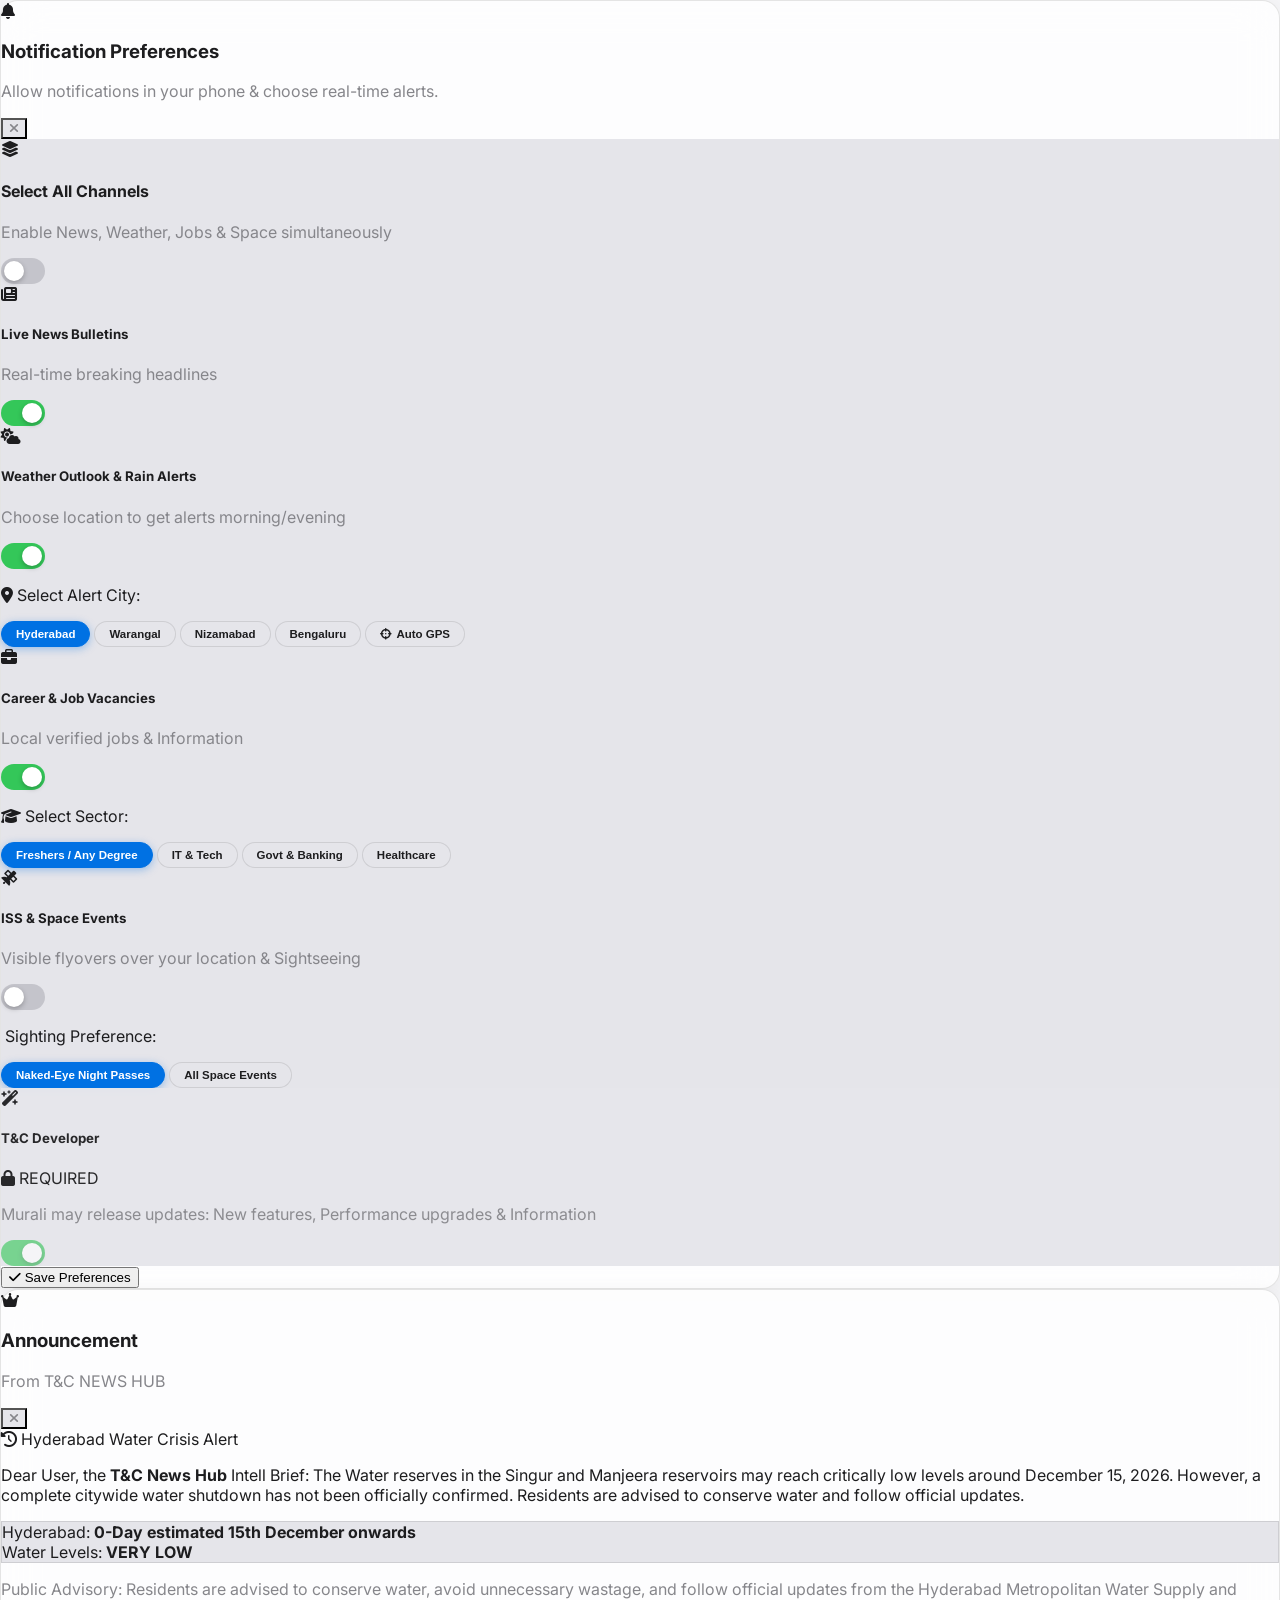
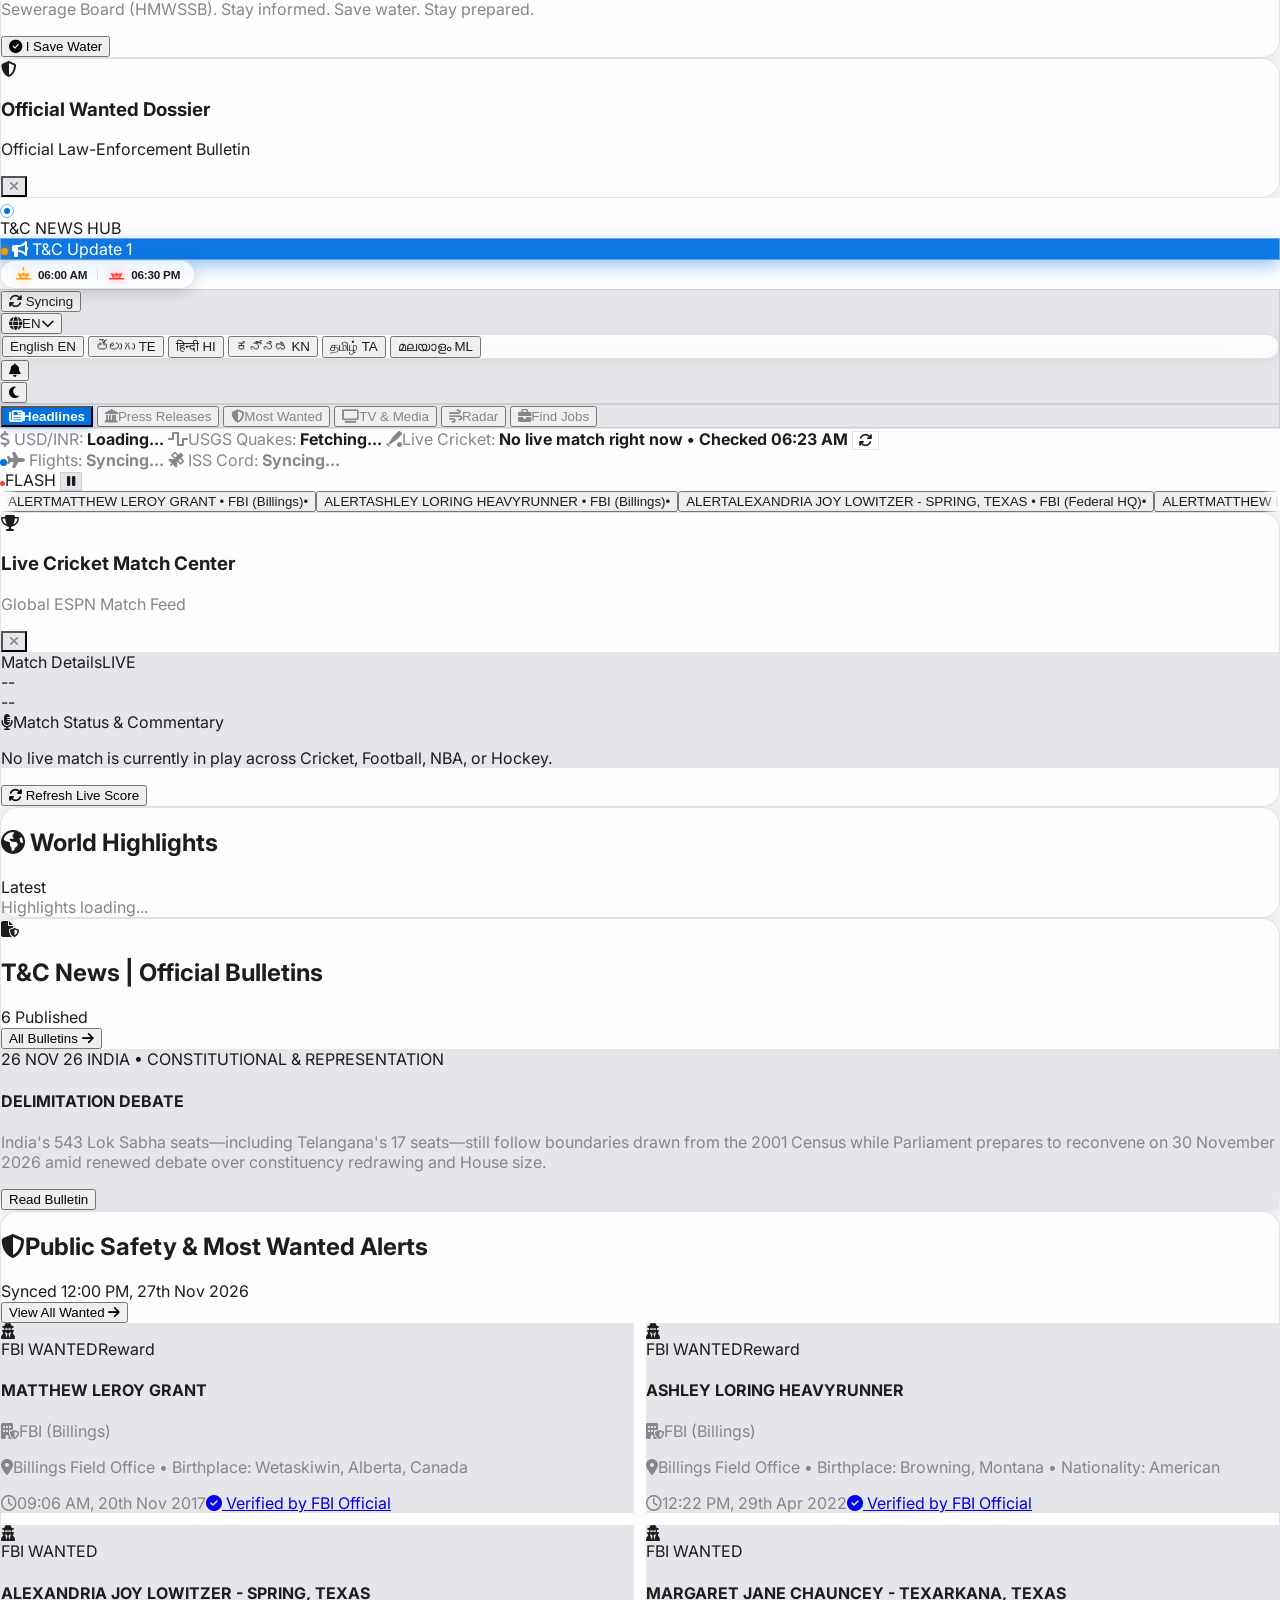
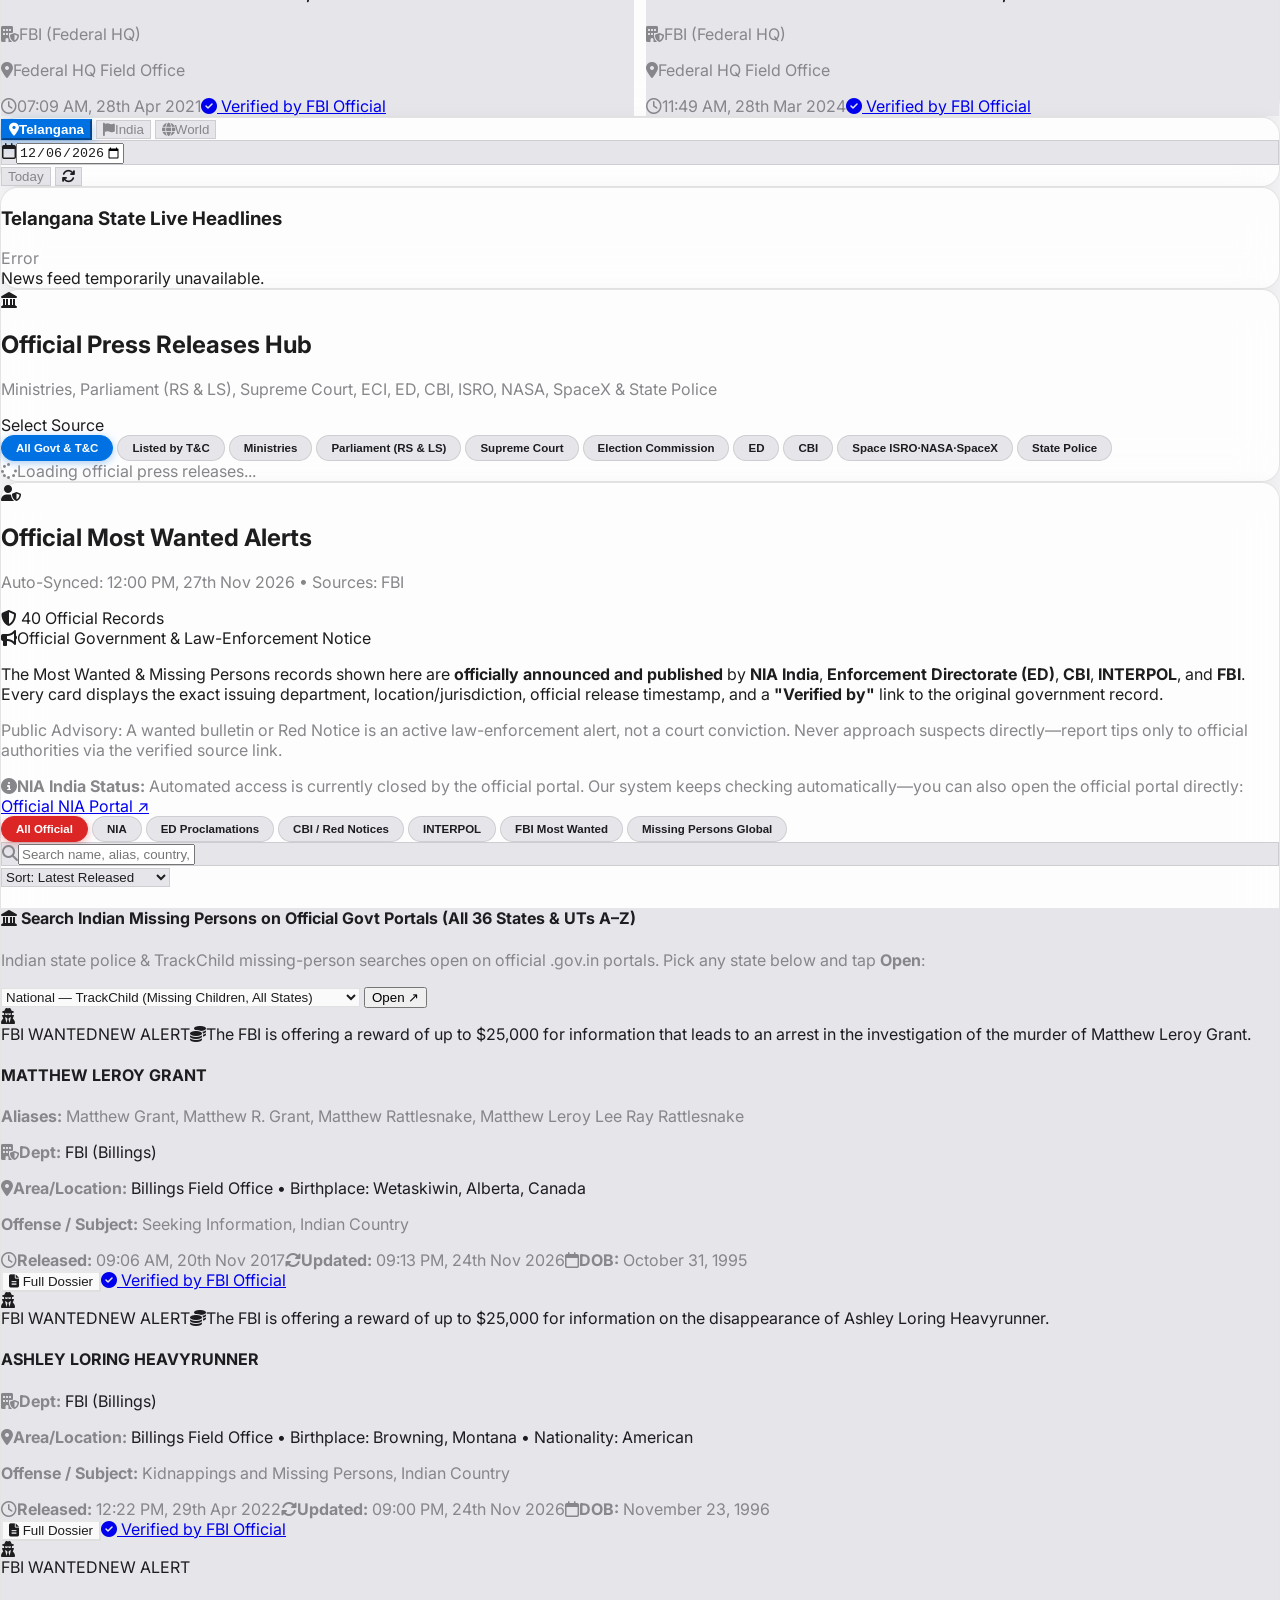
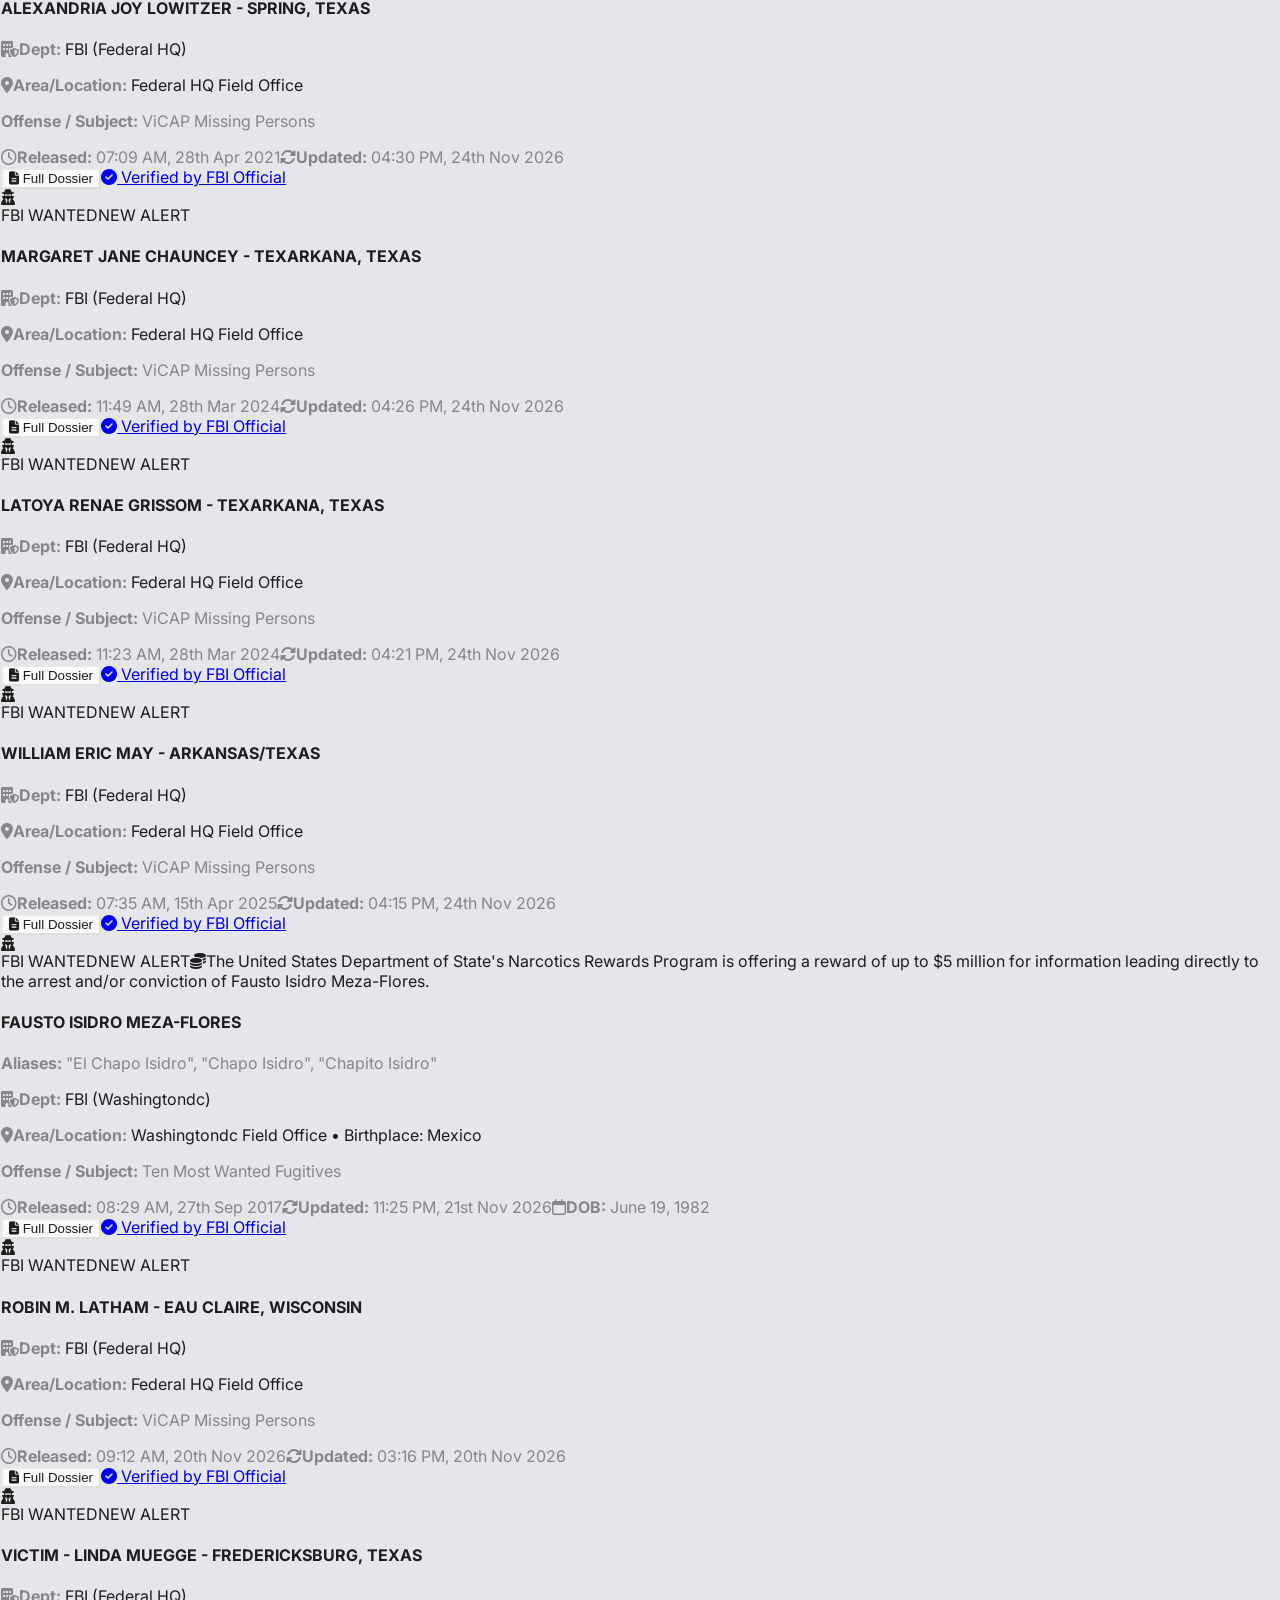
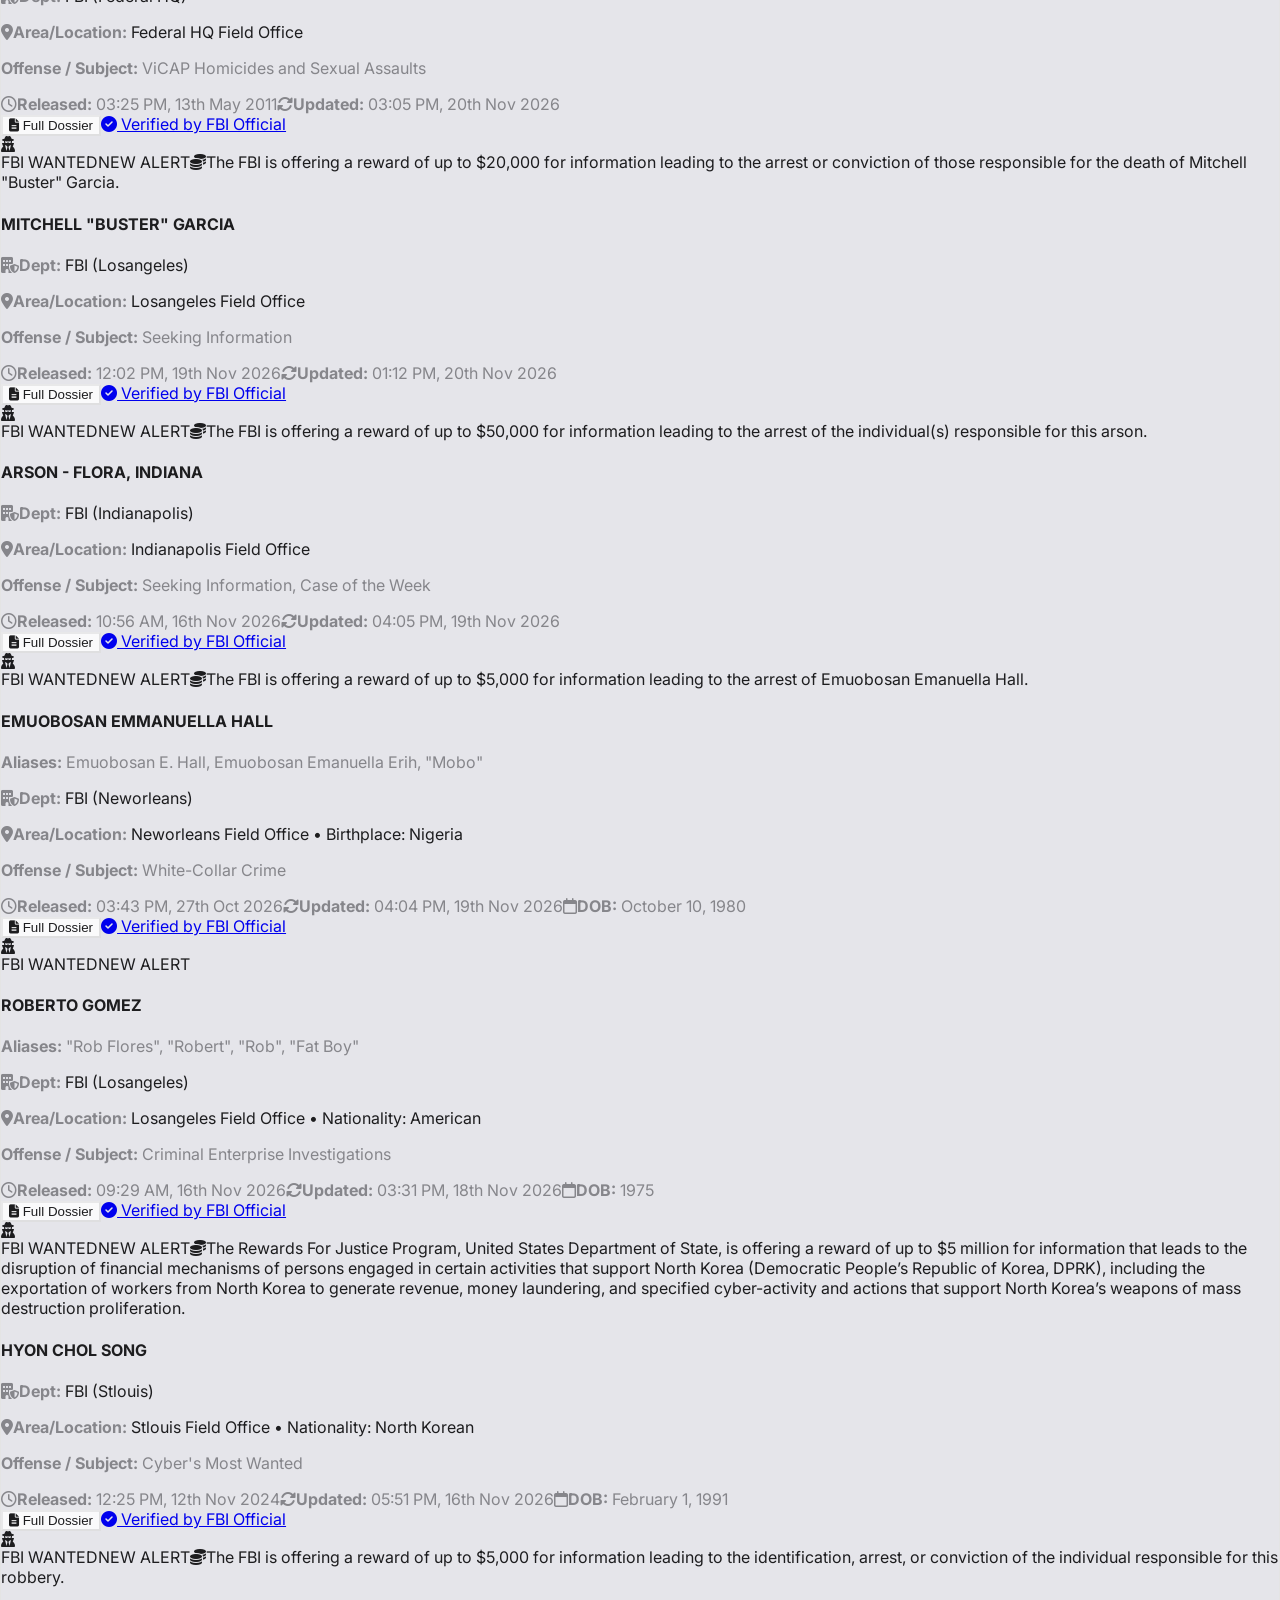
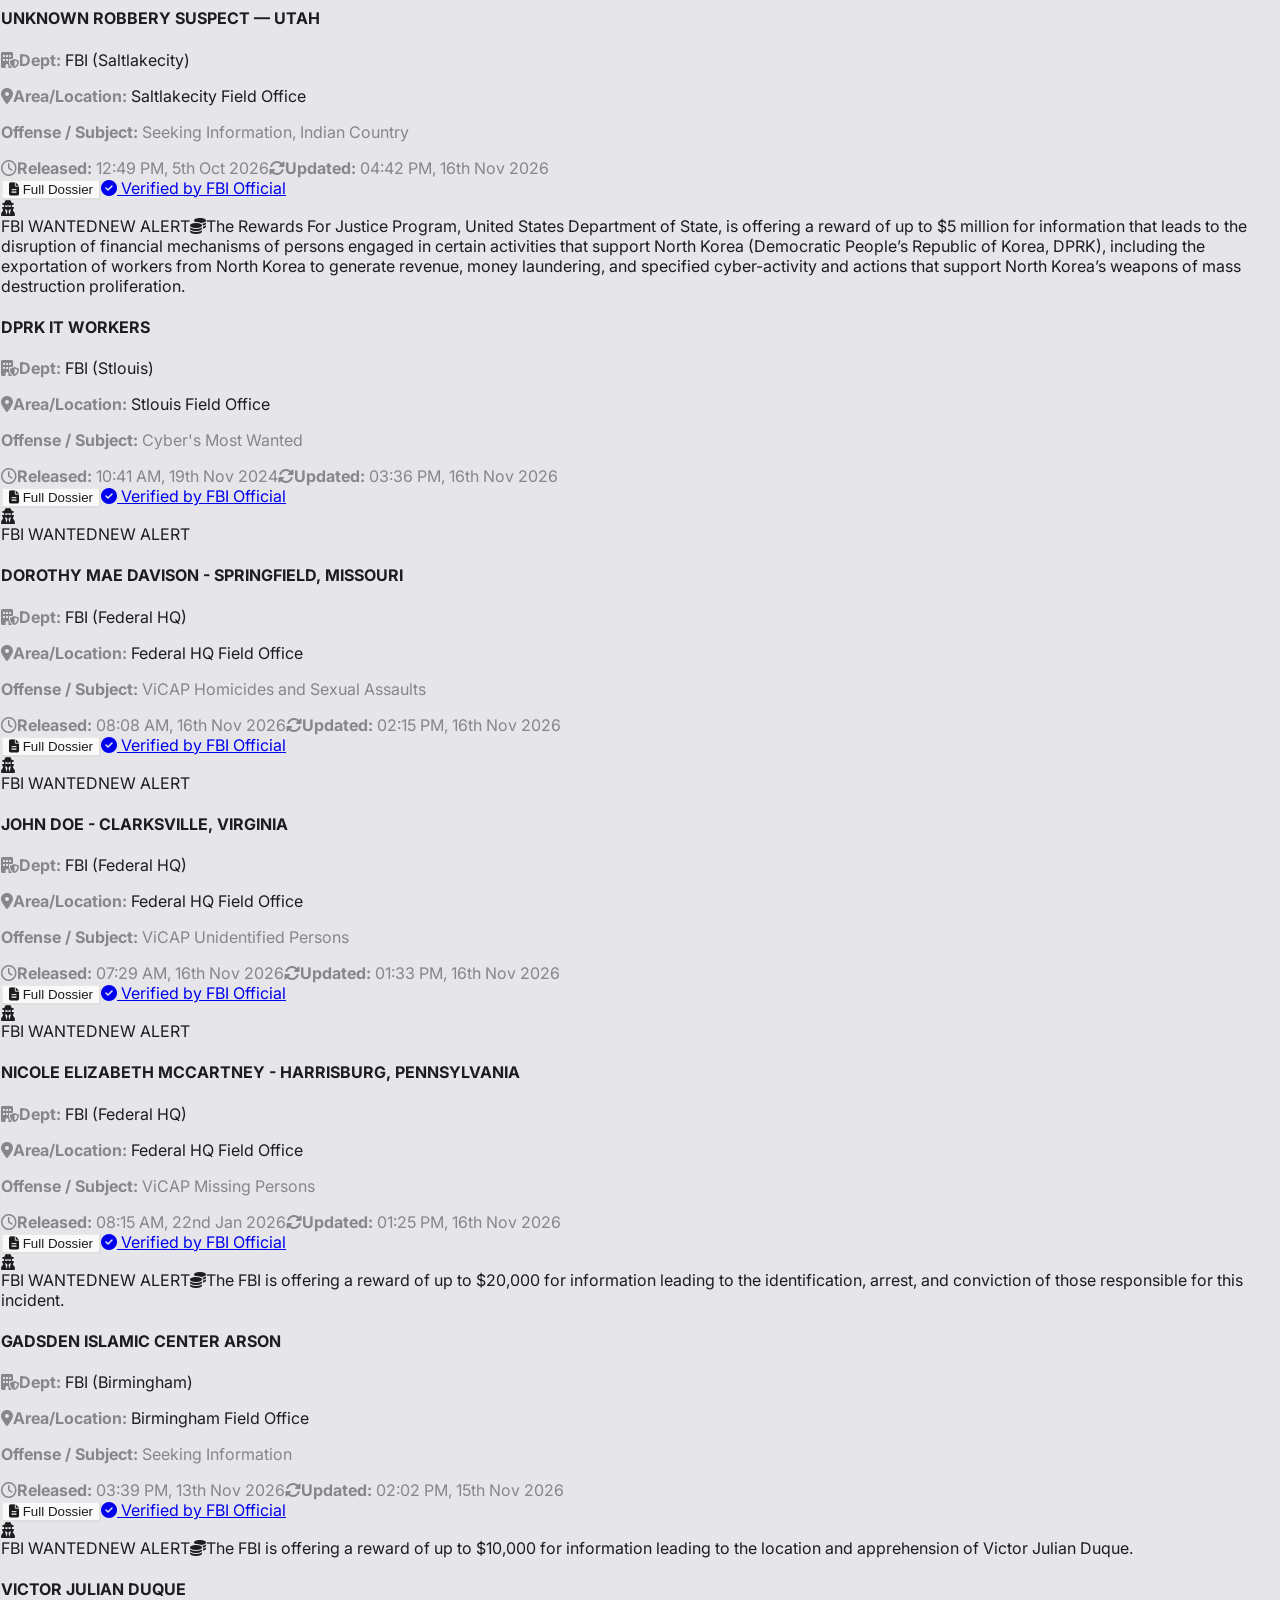
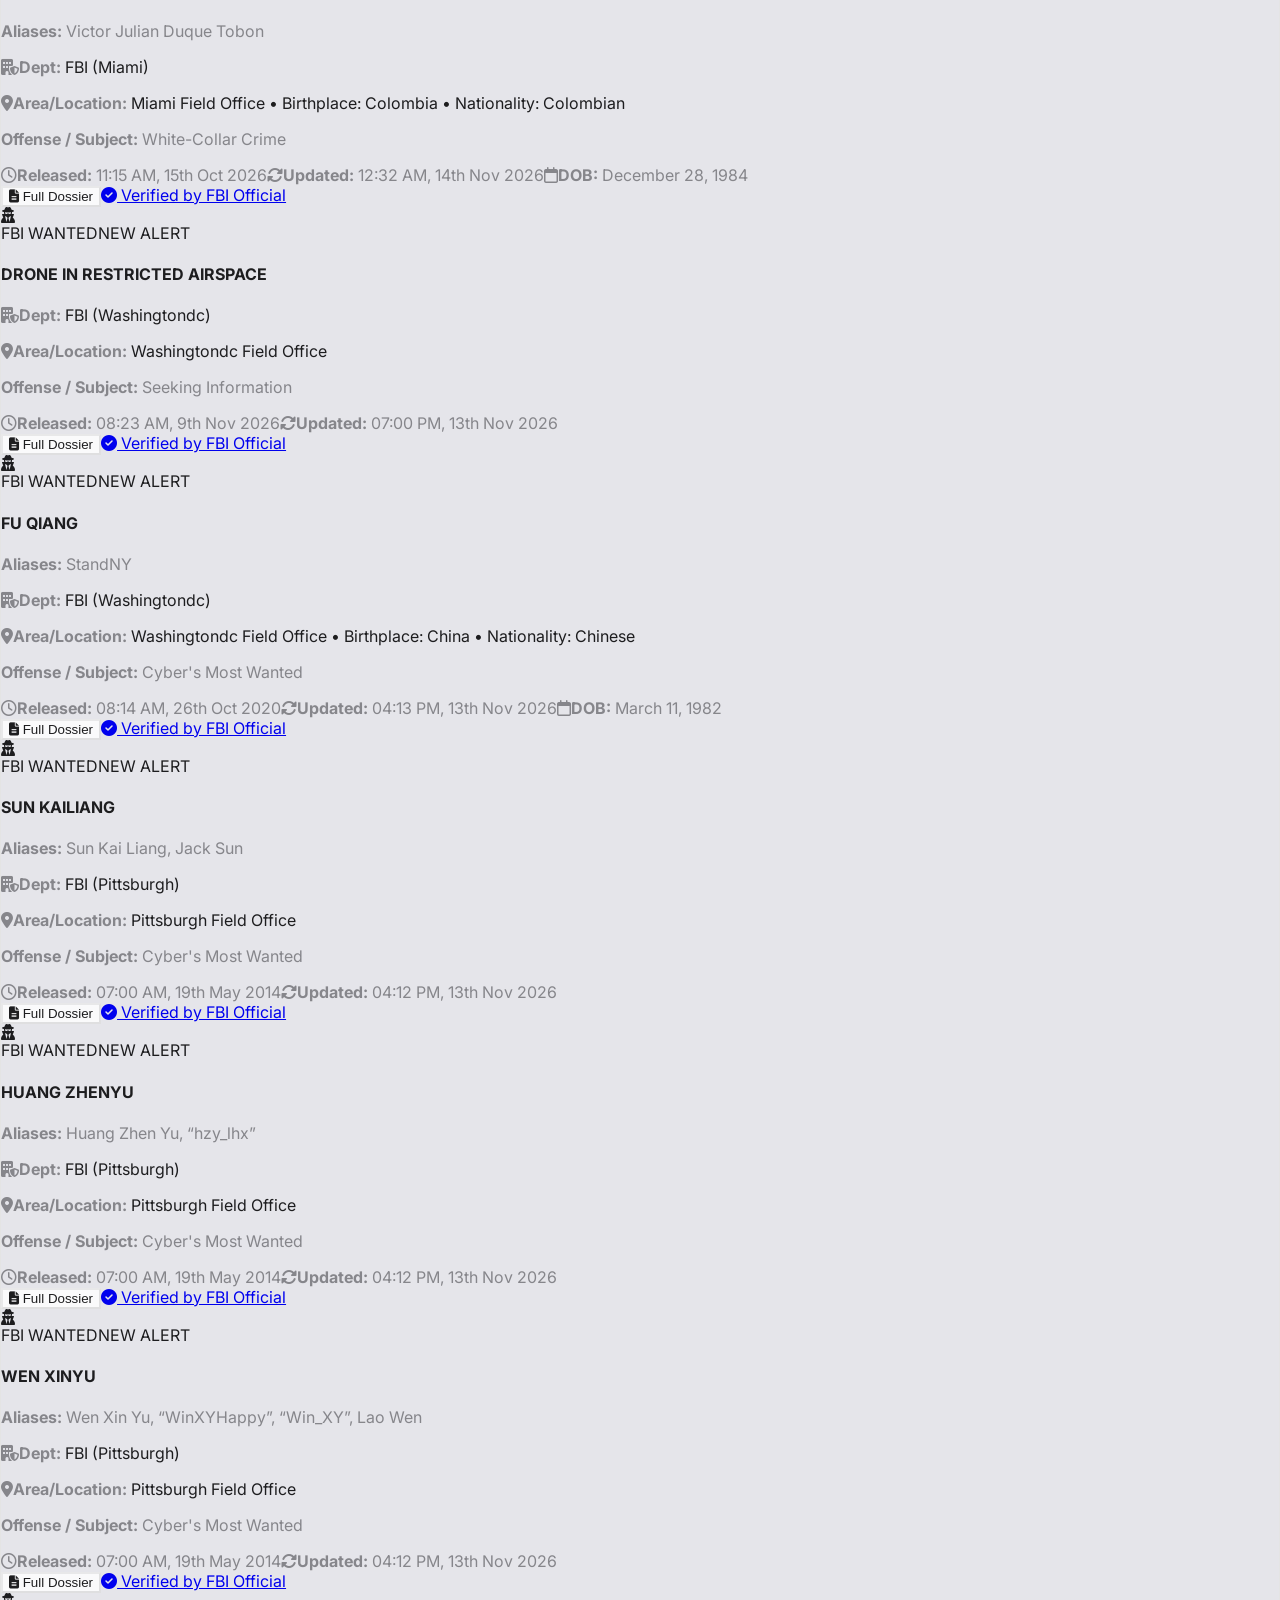
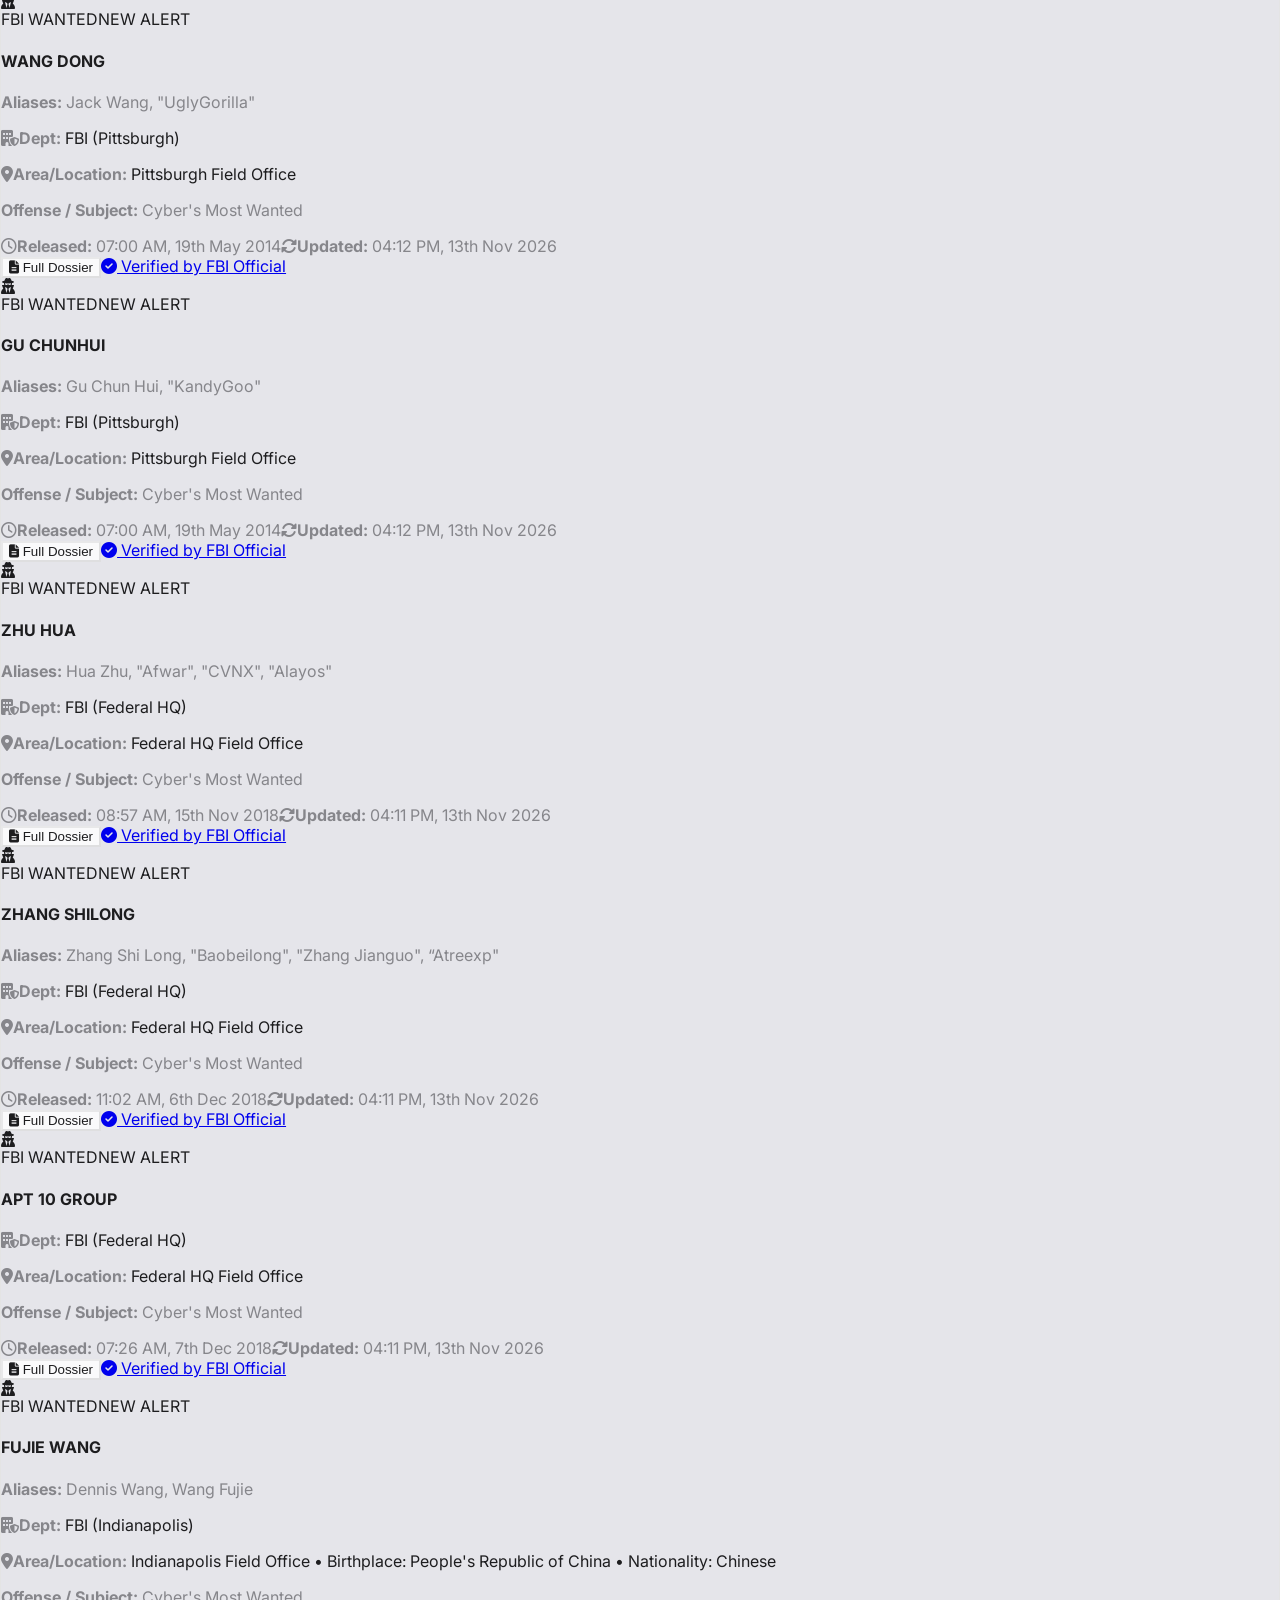
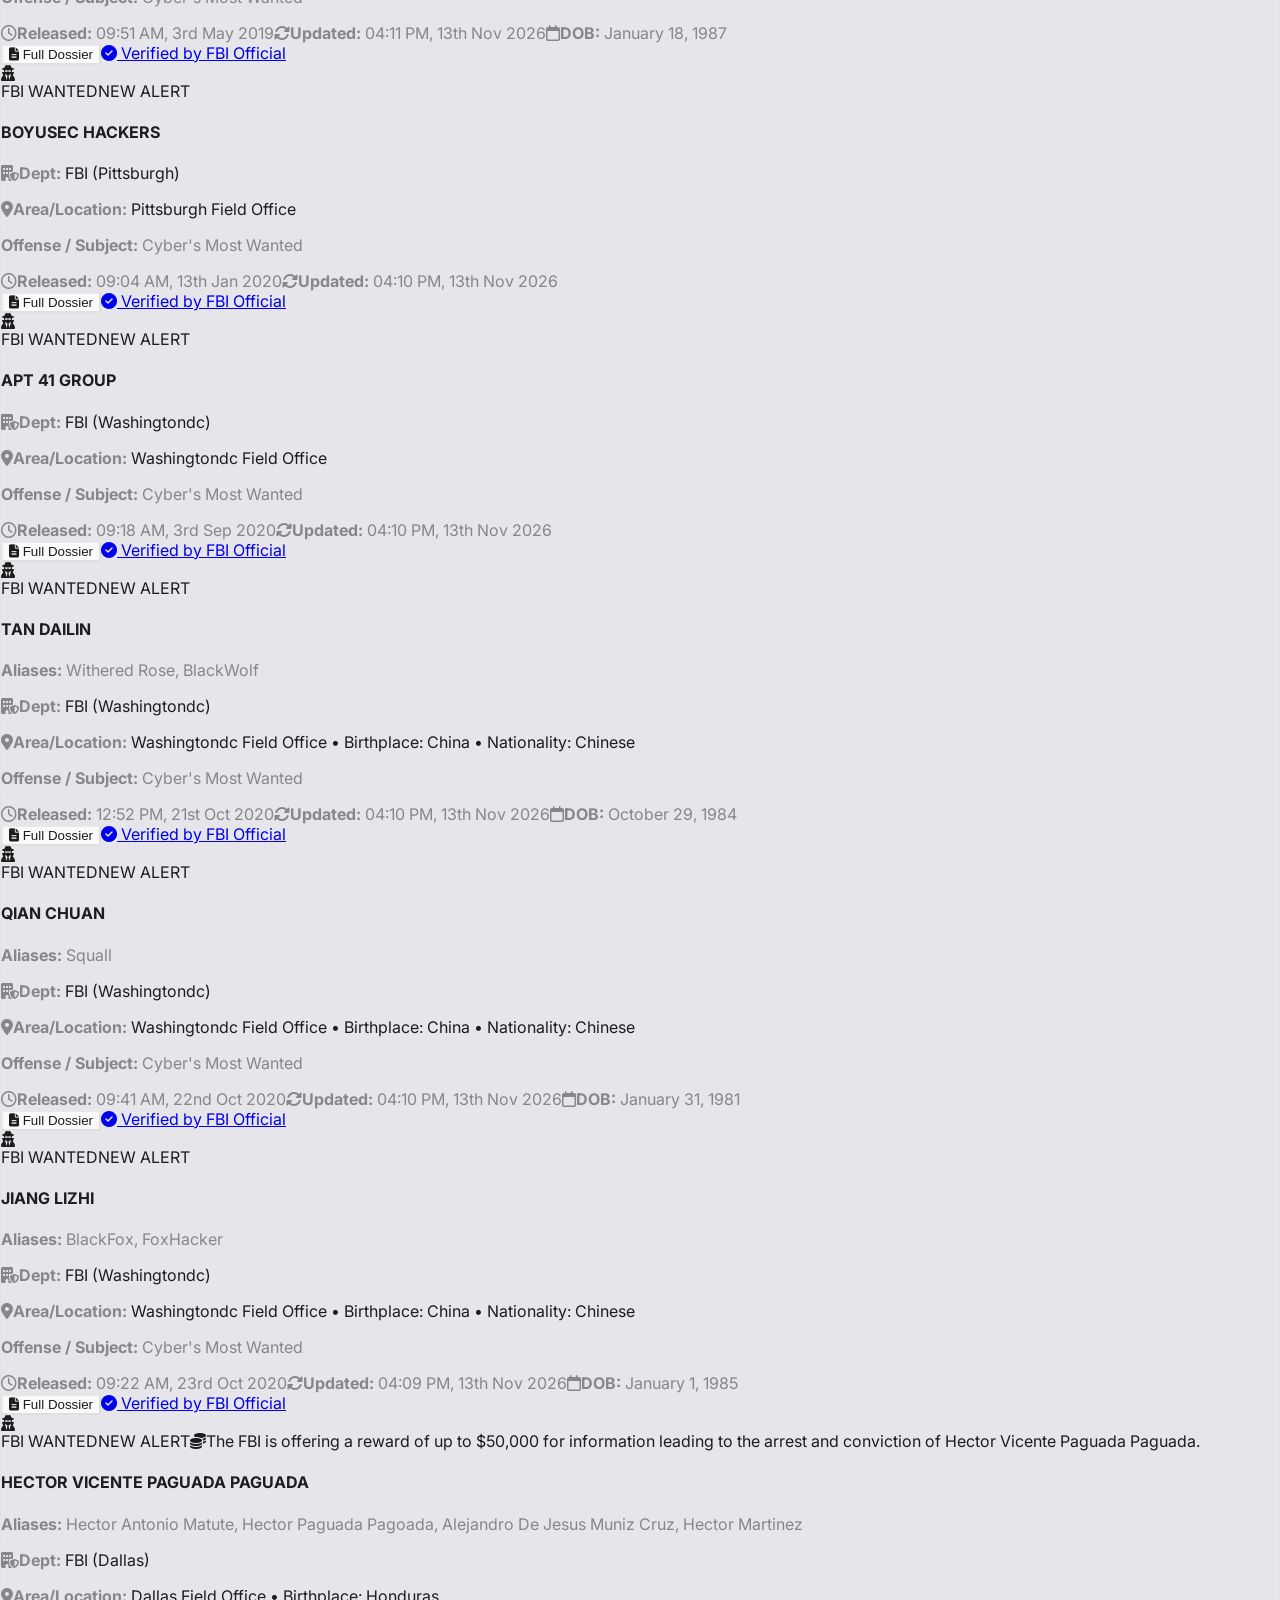
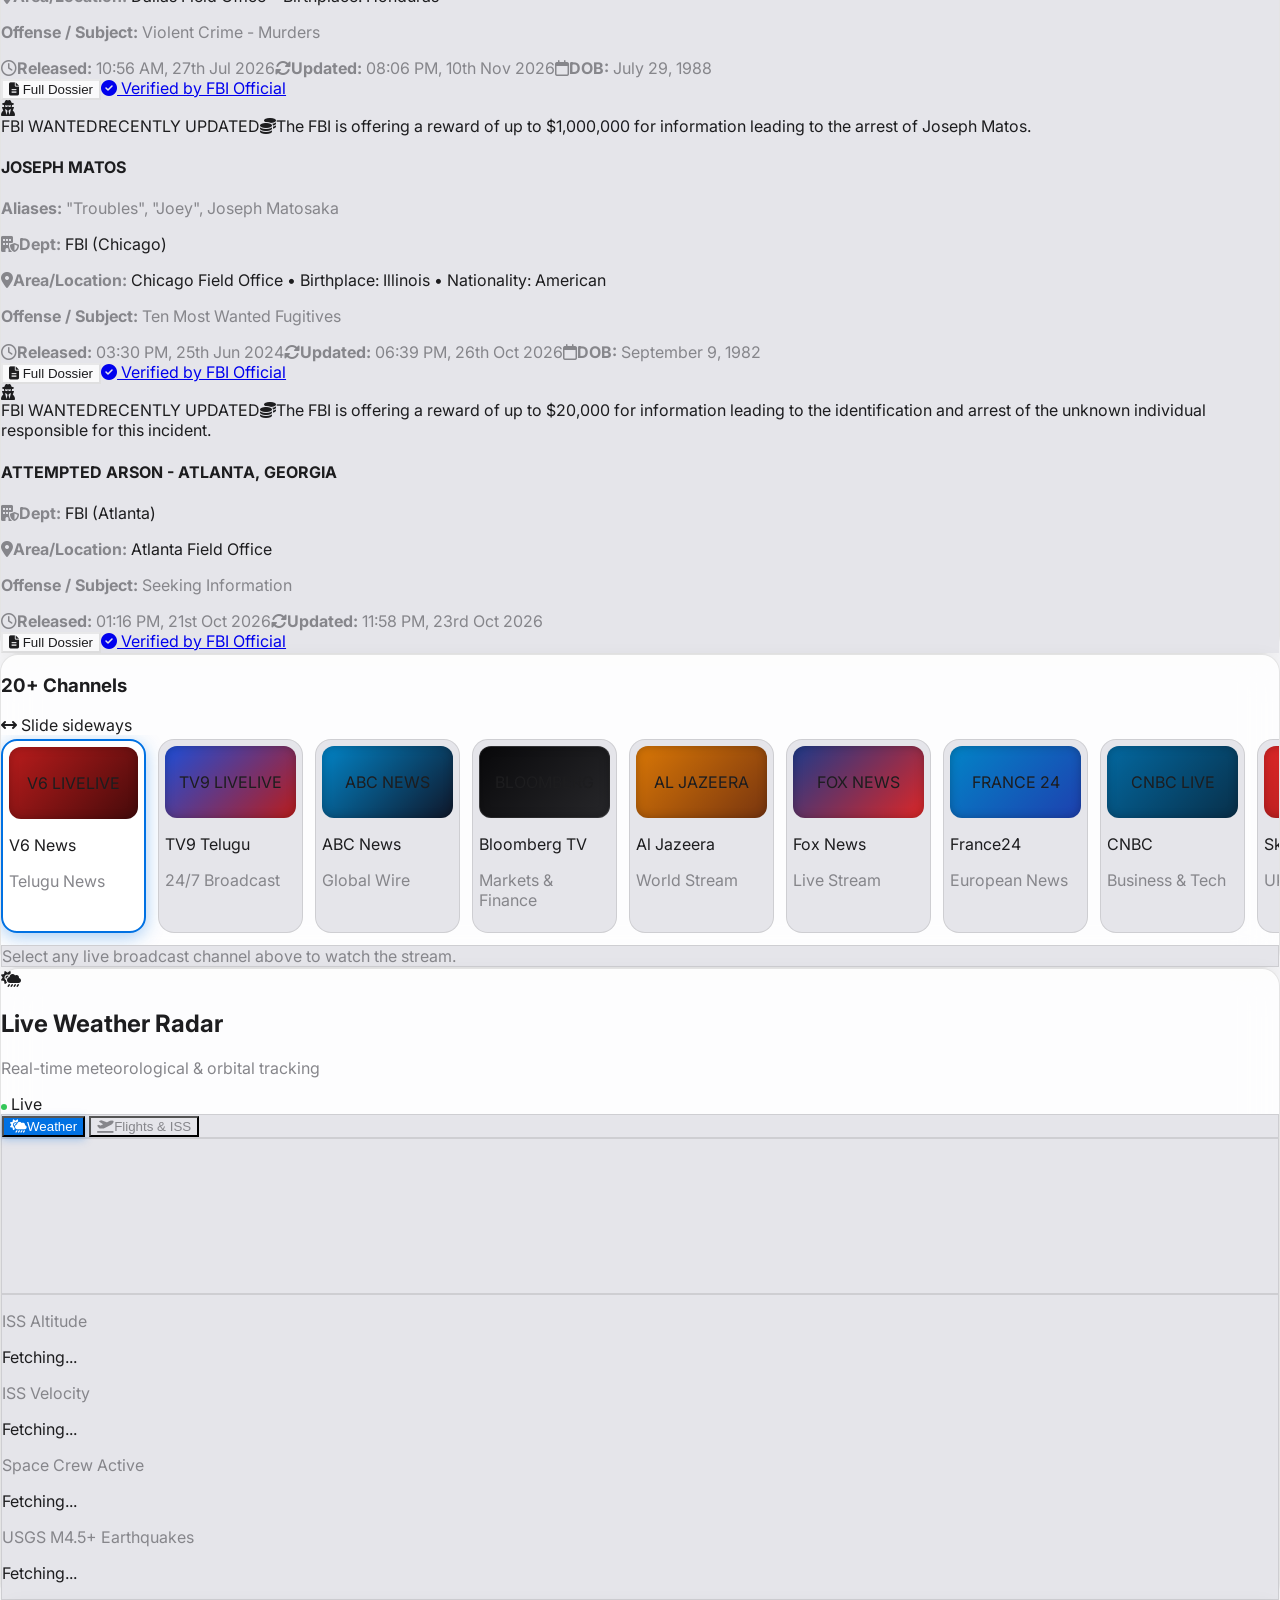
==== index.html @ e3f5bc14 "Update index.html" ====
<!DOCTYPE html>
<html lang="en">
<head>
  <meta charset="UTF-8">
  <title>T&amp;C News Hub</title>
  <meta name="viewport" content="width=device-width, initial-scale=1.0, viewport-fit=cover">
  <meta name="theme-color" content="#ffffff">

  <!-- PWA Settings -->
  <link rel="manifest" href="/news/manifest.json">
  <link rel="apple-touch-icon" href="/news/icon-v2-192.png">
  <meta name="apple-mobile-web-app-capable" content="yes">

  <!-- Service Worker Registration & Video-Safe Auto-Updater -->
  <script>
    window.tcPendingReload = false;

    function isMediaCurrentlyPlaying() {
      if (typeof isVideoPlaying !== 'undefined' && isVideoPlaying) return true;
      const iframe = document.getElementById('master-video-player');
      const filePlayer = document.getElementById('file-video-player');
      return Boolean(
        (iframe && iframe.src && iframe.src !== 'about:blank' && iframe.style.display !== 'none') ||
        (filePlayer && !filePlayer.paused)
      );
    }

    function safeAppReload() {
      if (isMediaCurrentlyPlaying()) {
        window.tcPendingReload = true;
        return;
      }
      window.location.reload();
    }

    if ('serviceWorker' in navigator) {
      window.addEventListener('load', async () => {
        try {
          const registration = await navigator.serviceWorker.register('/news/firebase-messaging-sw.js', { updateViaCache: 'none' });
          registration.update();
          document.addEventListener('visibilitychange', () => {
            if (document.visibilityState === 'visible') registration.update();
          });
          let refreshing = false;
          navigator.serviceWorker.addEventListener('controllerchange', () => {
            if (!refreshing) {
              refreshing = true;
              safeAppReload();
            }
          });
        } catch (err) {
          console.error('Service Worker registration error:', err);
        }
      });
    }

    (function setupPwaAutoUpdate() {
      let currentBuildTag = null;
      async function checkForNewBuild(isInitial = false) {
        if (!navigator.onLine || isMediaCurrentlyPlaying()) return;
        try {
          const res = await fetch(`/news/index.html?vcheck=${Date.now()}`, { method: 'HEAD', cache: 'no-store' });
          if (!res.ok) return;
          const rawTag = res.headers.get('etag') || res.headers.get('last-modified');
          if (!rawTag) return;
          const tag = rawTag.replace(/^W\//, '');
          if (isInitial || !currentBuildTag) {
            currentBuildTag = tag;
            return;
          }
          if (tag !== currentBuildTag) {
            const lastReload = Number(sessionStorage.getItem('tc_last_auto_reload') || 0);
            if (Date.now() - lastReload < 60000) return;
            sessionStorage.setItem('tc_last_auto_reload', String(Date.now()));
            safeAppReload();
          }
        } catch {}
      }
      window.addEventListener('load', () => checkForNewBuild(true));
      document.addEventListener('visibilitychange', () => {
        if (document.visibilityState === 'visible') checkForNewBuild(false);
      });
      setInterval(() => checkForNewBuild(false), 600000);
    })();
  </script>

  <!-- Fast Network Preconnects -->
  <link rel="preconnect" href="https://news-lemon-two.vercel.app" crossorigin>
  <link rel="preconnect" href="https://fonts.googleapis.com">
  <link rel="preconnect" href="https://fonts.gstatic.com" crossorigin>
  <link rel="dns-prefetch" href="https://cdnjs.cloudflare.com">

  <!-- Tailwind CSS -->
  <script src="https://cdn.tailwindcss.com"></script>
  <!-- FontAwesome Icons -->
  <link rel="stylesheet" href="https://cdnjs.cloudflare.com/ajax/libs/font-awesome/6.4.0/css/all.min.css">
  <!-- Leaflet Map CSS -->
  <link rel="stylesheet" href="https://unpkg.com/leaflet@1.9.4/dist/leaflet.css" />

  <script>
    tailwind.config = {
      darkMode: 'class',
      theme: { extend: { colors: { brand: { blue: '#0071e3', amber: '#f59e0b', green: '#34c759', red: '#ff3b30' } } } }
    };
  </script>

  <style>
    @import url('https://fonts.googleapis.com/css2?family=Inter:wght@300;400;500;600;700;800&display=swap');
    * { box-sizing: border-box; -webkit-tap-highlight-color: transparent; }
    html { scroll-behavior: smooth; -webkit-text-size-adjust: 100%; }
    body { font-family: -apple-system, BlinkMacSystemFont, 'Inter', sans-serif; transition: background-color 0.3s ease, color 0.3s ease; -webkit-font-smoothing: antialiased; }
    html, body { margin: 0; padding: 0; width: 100%; min-height: 100dvh; padding-top: env(safe-area-inset-top); padding-bottom: env(safe-area-inset-bottom); -webkit-overflow-scrolling: touch; overscroll-behavior-y: contain; }

    :root {
      --bg-main: #f5f5f7; --bg-card: rgba(255, 255, 255, 0.82); --bg-sub: #e5e5ea; --bg-pill-active: #ffffff;
      --text-main: #1d1d1f; --text-sub: #86868b; --border-color: rgba(0, 0, 0, 0.1);
      --header-bg: rgba(255, 255, 255, 0.88); --card-shadow: 0 4px 20px rgba(0, 0, 0, 0.05);
      --solar-pill-bg: rgba(255, 255, 255, 0.65); --solar-pill-border: rgba(0, 0, 0, 0.1);
    }
    .dark {
      --bg-main: #000000; --bg-card: rgba(28, 28, 30, 0.75); --bg-sub: #1c1c1e; --bg-pill-active: #2c2c2e;
      --text-main: #f5f5f7; --text-sub: #a1a1a6; --border-color: rgba(255, 255, 255, 0.12);
      --header-bg: rgba(18, 18, 20, 0.88); --card-shadow: 0 8px 32px rgba(0, 0, 0, 0.4);
      --solar-pill-bg: rgba(30, 30, 35, 0.65); --solar-pill-border: rgba(255, 255, 255, 0.12);
    }

    body { background-color: var(--bg-main); color: var(--text-main); }
    .apple-card { background-color: var(--bg-card); backdrop-filter: blur(20px); -webkit-backdrop-filter: blur(20px); border: 1px solid var(--border-color); border-radius: 18px; box-shadow: var(--card-shadow); }
    .apple-header { background-color: var(--header-bg); backdrop-filter: blur(20px); -webkit-backdrop-filter: blur(20px); border-bottom: 1px solid var(--border-color); position: relative; z-index: 60; }

    #active-video-container { isolation: isolate; contain: layout style; background: #000000; border-radius: 16px; overflow: hidden; margin: 0; width: 100%; aspect-ratio: 16 / 9; transform: translate3d(0, 0, 0); }
    .pip-floating-mode { position: fixed !important; z-index: 999999 !important; border-radius: 18px !important; box-shadow: 0 20px 50px rgba(0, 0, 0, 0.85) !important; border: 2px solid rgba(0, 113, 227, 0.9) !important; overflow: hidden !important; margin: 0 !important; padding: 0 !important; will-change: transform, width, height, left, top; touch-action: none; animation: pipPopIn 0.25s cubic-bezier(0.34, 1.56, 0.64, 1); }
    @keyframes pipPopIn { from { transform: scale(0.85); opacity: 0; } to { transform: scale(1); opacity: 1; } }

    #pip-touch-barrier { display: none; position: absolute; inset: 0; z-index: 30; cursor: grab; touch-action: none; user-select: none; -webkit-user-select: none; background: rgba(0, 113, 227, 0.05); }
    #pip-touch-barrier:active { cursor: grabbing; }
    .pip-floating-mode #pip-touch-barrier { display: block; }

    .pip-btn-close { display: none; position: absolute; top: 8px; right: 8px; width: 28px; height: 28px; border-radius: 9999px; background: rgba(0, 0, 0, 0.75); backdrop-filter: blur(12px); -webkit-backdrop-filter: blur(12px); border: 1px solid rgba(255, 255, 255, 0.25); color: #ffffff; align-items: center; justify-content: center; z-index: 70; cursor: pointer; box-shadow: 0 4px 12px rgba(0, 0, 0, 0.4); transition: all 0.2s cubic-bezier(0.34, 1.56, 0.64, 1); }
    .pip-btn-close:active { transform: scale(0.88); background: #ff3b30; }
    .pip-floating-mode .pip-btn-close { display: flex; }

    .pip-btn-lock { display: none; position: absolute; top: 50%; right: 8px; transform: translateY(-50%); width: 36px; height: 36px; border-radius: 9999px; backdrop-filter: blur(14px); -webkit-backdrop-filter: blur(14px); border: 1.5px solid rgba(255, 255, 255, 0.3); color: #ffffff; align-items: center; justify-content: center; z-index: 70; cursor: pointer; box-shadow: 0 4px 16px rgba(0, 0, 0, 0.5); transition: all 0.22s cubic-bezier(0.34, 1.56, 0.64, 1); }
    .pip-btn-lock:active { transform: translateY(-50%) scale(0.88); }
    .pip-floating-mode .pip-btn-lock { display: flex; }

    .pip-resize-handle { display: none; position: absolute; width: 24px; height: 24px; z-index: 60; touch-action: none; }
    .pip-floating-mode .pip-resize-handle { display: block; }
    .pip-handle-se { bottom: 0; right: 0; cursor: nwse-resize; background: linear-gradient(135deg, transparent 50%, rgba(255,255,255,0.7) 50%); border-bottom-right-radius: 14px; }
    .pip-handle-sw { bottom: 0; left: 0; cursor: nesw-resize; background: linear-gradient(225deg, transparent 50%, rgba(255,255,255,0.7) 50%); border-bottom-left-radius: 14px; }
    .pip-handle-ne { top: 0; right: 0; cursor: nesw-resize; }
    .pip-handle-nw { top: 0; left: 0; cursor: nwse-resize; }

    .logo-anchored-pill { background: rgba(0, 113, 227, 0.95); color: #ffffff; backdrop-filter: blur(20px); -webkit-backdrop-filter: blur(20px); border: 1px solid rgba(255, 255, 255, 0.35); box-shadow: 0 6px 18px rgba(0, 113, 227, 0.4); transition: all 0.3s cubic-bezier(0.16, 1, 0.3, 1); }
    .apple-solar-pill { display: inline-flex; align-items: center; gap: 10px; padding: 5px 14px; background: var(--solar-pill-bg); backdrop-filter: blur(25px); -webkit-backdrop-filter: blur(25px); border: 1px solid var(--solar-pill-border); border-radius: 9999px; box-shadow: 0 4px 16px rgba(0, 0, 0, 0.15); transition: all 0.3s ease; }
    .solar-item { display: flex; align-items: center; gap: 6px; }
    .sf-solar-icon { width: 17px; height: 17px; display: inline-block; flex-shrink: 0; }
    .sf-sunrise { color: #ff9f0a; filter: drop-shadow(0 0 5px rgba(255, 159, 10, 0.5)); }
    .sf-sunset { color: #ff453a; filter: drop-shadow(0 0 5px rgba(255, 69, 58, 0.5)); }
    .solar-time { font-family: -apple-system, BlinkMacSystemFont, "SF Pro Text", sans-serif; font-size: 0.73rem; font-weight: 600; color: var(--text-main); letter-spacing: -0.2px; }
    .solar-divider { width: 1px; height: 11px; background: var(--border-color); }

    .leaflet-apple-legend { background: var(--bg-card) !important; color: var(--text-main) !important; backdrop-filter: blur(16px); -webkit-backdrop-filter: blur(16px); border: 1px solid var(--border-color); border-radius: 14px; padding: 10px 14px; box-shadow: 0 8px 32px rgba(0, 0, 0, 0.25); line-height: 1.4; max-width: 190px; pointer-events: auto; }
    .legend-item { display: flex; align-items: center; gap: 8px; margin-top: 5px; cursor: pointer; padding: 3px 6px; border-radius: 8px; transition: background 0.2s; }
    .legend-item:hover { background: var(--bg-sub); }

    ::-webkit-scrollbar { width: 6px; height: 6px; }
    ::-webkit-scrollbar-track { background: transparent; }
    ::-webkit-scrollbar-thumb { background: var(--border-color); border-radius: 4px; }

    /* OPTION B: THIN BREATHING BEACON RING FOR LOGO */
    .beacon-ring-wrap { position: relative; width: 14px; height: 14px; display: inline-flex; align-items: center; justify-content: center; flex-shrink: 0; }
    .beacon-ring-outer { position: absolute; inset: 0; border-radius: 9999px; border: 1.5px solid #0071e3; opacity: 0.55; animation: beaconBreathe 2.8s ease-in-out infinite; }
    .beacon-ring-core { width: 6px; height: 6px; border-radius: 9999px; background-color: #0071e3; transition: background-color 0.3s ease; }
    @keyframes beaconBreathe { 0%, 100% { transform: scale(0.88); opacity: 0.35; } 50% { transform: scale(1.12); opacity: 0.85; } }
    body.net-offline .beacon-ring-outer { animation: none !important; border-color: #ff3b30 !important; opacity: 0.75 !important; }
    body.net-offline .beacon-ring-core { background-color: #ff3b30 !important; }
    body.net-slow .beacon-ring-outer { border-color: #f59e0b !important; animation: beaconBreathe 3.8s ease-in-out infinite !important; }
    body.net-slow .beacon-ring-core { background-color: #f59e0b !important; }
    body.net-normal .beacon-ring-outer, body.net-fast .beacon-ring-outer { border-color: #0071e3 !important; }
    body.net-normal .beacon-ring-core, body.net-fast .beacon-ring-core { background-color: #0071e3 !important; }

    @keyframes pulseGreen { 0%, 100% { transform: scale(1); box-shadow: 0 0 0 0 rgba(52, 199, 89, 0.85); } 50% { transform: scale(1.25); box-shadow: 0 0 10px 4px rgba(52, 199, 89, 0.5); } }
    @keyframes pulseRed { 0%, 100% { transform: scale(1); box-shadow: 0 0 0 0 rgba(255, 59, 48, 0.85); } 50% { transform: scale(1.25); box-shadow: 0 0 10px 4px rgba(255, 59, 48, 0.5); } }
    @keyframes pulseBlue { 0%, 100% { transform: scale(1); box-shadow: 0 0 0 0 rgba(0, 113, 227, 0.85); } 50% { transform: scale(1.25); box-shadow: 0 0 10px 4px rgba(0, 113, 227, 0.5); } }
    .live-dot { width: 8px; height: 8px; background-color: #34c759; border-radius: 50%; display: inline-block; animation: pulseGreen 1.5s infinite ease-in-out; }
    .live-dot-red { width: 7px; height: 7px; background-color: #ff3b30; border-radius: 50%; display: inline-block; animation: pulseRed 1.5s infinite ease-in-out; }
    .live-dot-blue { width: 7px; height: 7px; background-color: #0071e3; border-radius: 50%; display: inline-block; animation: pulseBlue 1.5s infinite ease-in-out; }

    @keyframes pulseNetBlue { 0%, 100% { transform: scale(1); box-shadow: 0 0 0 0 rgba(0, 113, 227, 0.85); } 50% { transform: scale(1.25); box-shadow: 0 0 10px 4px rgba(0, 113, 227, 0.5); } }
    @keyframes pulseNetAmber { 0%, 100% { transform: scale(1); box-shadow: 0 0 0 0 rgba(245, 158, 11, 0.85); } 50% { transform: scale(1.22); box-shadow: 0 0 10px 4px rgba(245, 158, 11, 0.45); } }
    body.net-offline .live-dot, body.net-offline .live-dot-red, body.net-offline .live-dot-blue { animation: none !important; background-color: #ff3b30 !important; box-shadow: 0 0 8px rgba(255, 59, 48, 0.55) !important; opacity: 1 !important; }
    body.net-slow .live-dot, body.net-slow .live-dot-red, body.net-slow .live-dot-blue { background-color: #f59e0b !important; animation: pulseNetAmber 3.2s infinite ease-in-out !important; opacity: 1 !important; }
    body.net-normal .live-dot, body.net-normal .live-dot-red, body.net-normal .live-dot-blue { background-color: #0071e3 !important; animation: pulseNetBlue 1.8s infinite ease-in-out !important; opacity: 1 !important; }
    body.net-fast .live-dot, body.net-fast .live-dot-red, body.net-fast .live-dot-blue { background-color: #0071e3 !important; animation: pulseNetBlue 0.95s infinite ease-in-out !important; opacity: 1 !important; }

    /* LIVE SCROLLING BREAKING NEWS RIBBON */
    .flash-ticker-viewport { overflow: hidden; position: relative; flex: 1; mask-image: linear-gradient(to right, transparent, #000 18px, #000 calc(100% - 18px), transparent); -webkit-mask-image: linear-gradient(to right, transparent, #000 18px, #000 calc(100% - 18px), transparent); }
    .flash-ticker-track { display: flex; width: max-content; align-items: center; will-change: transform; animation: tcFlashScroll var(--ticker-duration, 55s) linear infinite; }
    .flash-ticker-track.ticker-paused { animation-play-state: paused !important; }
    @keyframes tcFlashScroll { 0% { transform: translate3d(0, 0, 0); } 100% { transform: translate3d(-50%, 0, 0); } }

    .desktop-scrollbar::-webkit-scrollbar { height: 5px; display: block; }
    .desktop-scrollbar::-webkit-scrollbar-track { background: var(--bg-sub); border-radius: 10px; }
    .desktop-scrollbar::-webkit-scrollbar-thumb { background: #0071e3; border-radius: 10px; }
    .desktop-scrollbar::-webkit-scrollbar-thumb:hover { background: #005bb5; }
    .no-scrollbar::-webkit-scrollbar { display: none; }
    .no-scrollbar { -ms-overflow-style: none; scrollbar-width: none; }

    .scope-btn { white-space: nowrap; flex-shrink: 0; }
    .scope-btn.active-scope { background: #0071e3 !important; color: #ffffff !important; font-weight: 700; border-color: #0071e3 !important; box-shadow: 0 4px 12px rgba(0, 113, 227, 0.35); }
    .tab-btn { white-space: nowrap; flex-shrink: 0; }
    .tab-btn.active-tab { background-color: #0071e3 !important; color: #ffffff !important; font-weight: 700; box-shadow: 0 2px 8px rgba(0, 113, 227, 0.3); }
    .tab-btn.active-tab-red { background-color: #dc2626 !important; color: #ffffff !important; font-weight: 700; box-shadow: 0 2px 10px rgba(220, 38, 38, 0.35); }

    .tc-subtle-watermark { position: absolute; bottom: 14px; left: 14px; z-index: 10; background: rgba(0, 0, 0, 0.45); backdrop-filter: blur(6px); -webkit-backdrop-filter: blur(6px); border: 1px solid rgba(255, 255, 255, 0.18); padding: 4px 10px; border-radius: 8px; color: rgba(255, 255, 255, 0.9); font-size: 11px; font-weight: 700; letter-spacing: 0.5px; pointer-events: none; }

    .apple-switch { position: relative; display: inline-block; width: 44px; height: 26px; flex-shrink: 0; }
    .apple-switch input { opacity: 0; width: 0; height: 0; }
    .apple-slider { position: absolute; cursor: pointer; inset: 0; background-color: rgba(120, 120, 128, 0.3); transition: .25s cubic-bezier(0.4, 0, 0.2, 1); border-radius: 9999px; }
    .apple-slider:before { position: absolute; content: ""; height: 20px; width: 20px; left: 3px; bottom: 3px; background-color: #ffffff; transition: .25s cubic-bezier(0.4, 0, 0.2, 1); border-radius: 50%; box-shadow: 0 2px 5px rgba(0,0,0,0.25); }
    input:checked + .apple-slider { background-color: #34c759; }
    input:checked + .apple-slider:before { transform: translateX(18px); }
    input:disabled + .apple-slider { opacity: 0.65; cursor: not-allowed; }

    .choice-pill { padding: 6px 14px; border-radius: 9999px; font-size: 11.5px; font-weight: 600; border: 1px solid var(--border-color); background: var(--bg-sub); color: var(--text-main); cursor: pointer; transition: all 0.2s; white-space: nowrap !important; flex-shrink: 0 !important; display: inline-flex; align-items: center; gap: 4px; }
    .choice-pill.selected { background: #0071e3 !important; color: #ffffff !important; border-color: #0071e3 !important; box-shadow: 0 2px 8px rgba(0, 113, 227, 0.35); }
    .choice-pill.selected-red { background: #dc2626 !important; color: #ffffff !important; border-color: #dc2626 !important; box-shadow: 0 2px 8px rgba(220, 38, 38, 0.35); }

    .channel-carousel { display: flex; gap: 12px; overflow-x: auto; padding-bottom: 12px; padding-top: 4px; padding-left: 2px; padding-right: 2px; scroll-snap-type: x proximity; -webkit-overflow-scrolling: touch; }
    .channel-card { width: 145px; flex-shrink: 0; scroll-snap-align: start; cursor: pointer; border-radius: 16px; padding: 6px; background-color: var(--bg-sub); border: 1px solid var(--border-color); transition: all 0.25s cubic-bezier(0.34, 1.56, 0.64, 1); user-select: none; }
    .channel-card:active { transform: scale(0.95); }
    .channel-card.active-mode { border: 2px solid #0071e3 !important; box-shadow: 0 4px 18px rgba(0, 113, 227, 0.35) !important; background-color: var(--bg-card) !important; }
    .channel-thumb-box { width: 100%; height: 72px; border-radius: 12px; overflow: hidden; position: relative; display: flex; align-items: center; justify-content: center; box-shadow: inset 0 0 10px rgba(0,0,0,0.25); }

    .wanted-strip-carousel { display: flex; gap: 12px; overflow-x: auto; padding-bottom: 6px; scroll-snap-type: x proximity; -webkit-overflow-scrolling: touch; }
    .wanted-strip-item { width: 250px; flex-shrink: 0; scroll-snap-align: start; }
    @media (min-width: 768px) {
      .wanted-strip-carousel { display: grid; grid-template-columns: repeat(2, minmax(0, 1fr)); overflow-x: visible; padding-bottom: 0; }
      .wanted-strip-item { width: auto; }
    }
  </style>
</head>
<body class="min-h-screen flex flex-col justify-between antialiased relative">

  <!-- NOTIFICATION PREFERENCES MODAL -->
  <div id="notification-prefs-modal" class="hidden fixed inset-0 z-[125] flex items-center justify-center p-3 sm:p-4 bg-black/50 backdrop-blur-md transition-all overflow-y-auto">
    <div class="apple-card max-w-lg w-full p-5 sm:p-6 shadow-2xl relative border my-auto animate-in fade-in zoom-in duration-200">
      <div class="flex items-center justify-between pb-3 border-b mb-4" style="border-color: var(--border-color);">
        <div class="flex items-center gap-2.5">
          <div class="w-8 h-8 rounded-xl bg-amber-500/10 text-amber-500 flex items-center justify-center text-sm font-bold shadow-sm"><i class="fa-solid fa-bell"></i></div>
          <div><h3 class="text-sm font-extrabold" style="color: var(--text-main);">Notification Preferences</h3><p class="text-[10px]" style="color: var(--text-sub);">Allow notifications in your phone &amp; choose real-time alerts.</p></div>
        </div>
        <button onclick="closeNotificationPreferences()" class="w-7 h-7 rounded-full flex items-center justify-center text-xs" style="background-color: var(--bg-sub); color: var(--text-sub);"><i class="fa-solid fa-xmark"></i></button>
      </div>

      <div class="flex items-center justify-between p-3 rounded-2xl mb-3 border shadow-sm" style="background-color: var(--bg-sub); border-color: var(--border-color);">
        <div class="flex items-center gap-2.5"><i class="fa-solid fa-layer-group text-blue-500 text-sm"></i><div><h4 class="text-xs font-bold" style="color: var(--text-main);">Select All Channels</h4><p class="text-[10px]" style="color: var(--text-sub);">Enable News, Weather, Jobs &amp; Space simultaneously</p></div></div>
        <label class="apple-switch"><input type="checkbox" id="pref-select-all" onchange="toggleSelectAllTopics(this.checked)"><span class="apple-slider"></span></label>
      </div>

      <div class="space-y-2.5 max-h-[58vh] overflow-y-auto pr-1">
        <div class="p-3.5 rounded-2xl border" style="background-color: var(--bg-sub); border-color: var(--border-color);">
          <div class="flex items-center justify-between">
            <div class="flex items-center gap-3"><div class="w-8 h-8 rounded-xl bg-blue-500 text-white flex items-center justify-center text-xs shadow-md"><i class="fa-solid fa-newspaper"></i></div><div><h5 class="text-xs font-bold" style="color: var(--text-main);">Live News Bulletins</h5><p class="text-[10px]" style="color: var(--text-sub);">Real-time breaking headlines</p></div></div>
            <label class="apple-switch"><input type="checkbox" id="topic-news" checked onchange="checkMasterToggleState()"><span class="apple-slider"></span></label>
          </div>
        </div>

        <div class="p-3.5 rounded-2xl border transition-all" style="background-color: var(--bg-sub); border-color: var(--border-color);">
          <div class="flex items-center justify-between">
            <div class="flex items-center gap-3"><div class="w-8 h-8 rounded-xl bg-amber-500 text-white flex items-center justify-center text-xs shadow-md"><i class="fa-solid fa-cloud-sun"></i></div><div><h5 class="text-xs font-bold" style="color: var(--text-main);">Weather Outlook &amp; Rain Alerts</h5><p class="text-[10px]" style="color: var(--text-sub);">Choose location to get alerts morning/evening</p></div></div>
            <label class="apple-switch"><input type="checkbox" id="topic-weather" checked onchange="onTopicToggle('weather')"><span class="apple-slider"></span></label>
          </div>
          <div id="sub-q-weather" class="mt-3 pt-3 border-t border-black/5 dark:border-white/5 space-y-2">
            <p class="text-[11px] font-bold text-amber-500 flex items-center gap-1.5"><i class="fa-solid fa-location-dot"></i> Select Alert City:</p>
            <div class="flex flex-wrap gap-1.5" id="weather-city-pills">
              <button type="button" onclick="selectChoicePill('weather-city', 'Hyderabad', this)" class="choice-pill selected">Hyderabad</button>
              <button type="button" onclick="selectChoicePill('weather-city', 'Warangal', this)" class="choice-pill">Warangal</button>
              <button type="button" onclick="selectChoicePill('weather-city', 'Nizamabad', this)" class="choice-pill">Nizamabad</button>
              <button type="button" onclick="selectChoicePill('weather-city', 'Bengaluru', this)" class="choice-pill">Bengaluru</button>
              <button type="button" onclick="detectGPSCity(this)" class="choice-pill"><i class="fa-solid fa-crosshairs text-[9px] mr-1"></i> Auto GPS</button>
            </div>
          </div>
        </div>

        <div class="p-3.5 rounded-2xl border transition-all" style="background-color: var(--bg-sub); border-color: var(--border-color);">
          <div class="flex items-center justify-between">
            <div class="flex items-center gap-3"><div class="w-8 h-8 rounded-xl bg-green-500 text-white flex items-center justify-center text-xs shadow-md"><i class="fa-solid fa-briefcase"></i></div><div><h5 class="text-xs font-bold" style="color: var(--text-main);">Career &amp; Job Vacancies</h5><p class="text-[10px]" style="color: var(--text-sub);">Local verified jobs &amp; Information</p></div></div>
            <label class="apple-switch"><input type="checkbox" id="topic-jobs" checked onchange="onTopicToggle('jobs')"><span class="apple-slider"></span></label>
          </div>
          <div id="sub-q-jobs" class="mt-3 pt-3 border-t border-black/5 dark:border-white/5 space-y-2">
            <p class="text-[11px] font-bold text-green-500 flex items-center gap-1.5"><i class="fa-solid fa-graduation-cap"></i> Select Sector:</p>
            <div class="flex flex-wrap gap-1.5" id="job-sector-pills">
              <button type="button" onclick="selectChoicePill('job-sector', 'Freshers & Any Degree', this)" class="choice-pill selected">Freshers / Any Degree</button>
              <button type="button" onclick="selectChoicePill('job-sector', 'IT & Software', this)" class="choice-pill">IT &amp; Tech</button>
              <button type="button" onclick="selectChoicePill('job-sector', 'Govt & Banking Exams', this)" class="choice-pill">Govt &amp; Banking</button>
              <button type="button" onclick="selectChoicePill('job-sector', 'Healthcare & Medical', this)" class="choice-pill">Healthcare</button>
            </div>
          </div>
        </div>

        <div class="p-3.5 rounded-2xl border transition-all" style="background-color: var(--bg-sub); border-color: var(--border-color);">
          <div class="flex items-center justify-between">
            <div class="flex items-center gap-3"><div class="w-8 h-8 rounded-xl bg-indigo-500 text-white flex items-center justify-center text-xs shadow-md"><i class="fa-solid fa-satellite"></i></div><div><h5 class="text-xs font-bold" style="color: var(--text-main);">ISS &amp; Space Events</h5><p class="text-[10px]" style="color: var(--text-sub);">Visible flyovers over your location &amp; Sightseeing</p></div></div>
            <label class="apple-switch"><input type="checkbox" id="topic-iss" onchange="onTopicToggle('iss')"><span class="apple-slider"></span></label>
          </div>
          <div id="sub-q-iss" class="hidden mt-3 pt-3 border-t border-black/5 dark:border-white/5 space-y-2">
            <p class="text-[11px] font-bold text-indigo-400 flex items-center gap-1.5"><i class="fa-solid fa-telescope"></i> Sighting Preference:</p>
            <div class="flex flex-wrap gap-1.5" id="iss-pref-pills">
              <button type="button" onclick="selectChoicePill('iss-pref', 'Night Passes Only', this)" class="choice-pill selected">Naked-Eye Night Passes</button>
              <button type="button" onclick="selectChoicePill('iss-pref', 'All Missions', this)" class="choice-pill">All Space Events</button>
            </div>
          </div>
        </div>

        <div class="p-3.5 rounded-2xl border" style="background-color: var(--bg-sub); border-color: var(--border-color); opacity: 0.95;">
          <div class="flex items-center justify-between">
            <div class="flex items-center gap-3">
              <div class="w-8 h-8 rounded-xl bg-cyan-600 text-white flex items-center justify-center text-xs shadow-md"><i class="fa-solid fa-wand-magic-sparkles"></i></div>
              <div>
                <div class="flex items-center gap-1.5"><h5 class="text-xs font-bold" style="color: var(--text-main);">T&amp;C Developer</h5><span class="text-[9px] bg-blue-500/20 text-blue-500 font-extrabold px-1.5 py-0.5 rounded-md flex items-center gap-1"><i class="fa-solid fa-lock text-[8px]"></i> REQUIRED</span></div>
                <p class="text-[10px]" style="color: var(--text-sub);">Murali may release updates: New features, Performance upgrades &amp; Information</p>
              </div>
            </div>
            <label class="apple-switch" title="T&C Platform system updates are always active"><input type="checkbox" id="topic-platform" checked disabled><span class="apple-slider"></span></label>
          </div>
        </div>
      </div>

      <div class="mt-4 pt-3 border-t border-black/5 dark:border-white/5">
        <button onclick="saveNotificationPreferences()" id="btn-save-prefs" class="w-full py-2.5 rounded-xl bg-blue-600 hover:bg-blue-500 text-white font-bold text-xs shadow-lg transition-all flex items-center justify-center gap-2"><i class="fa-solid fa-check text-xs"></i> Save Preferences</button>
      </div>
    </div>
  </div>

  <!-- ANNOUNCEMENT MODAL -->
  <div id="announcement-modal" class="hidden fixed inset-0 z-[120] flex items-center justify-center p-4 bg-black/40 backdrop-blur-md transition-all">
    <div class="apple-card max-w-md w-full p-6 shadow-2xl relative border border-blue-500/30 animate-in fade-in zoom-in duration-200">
      <div class="flex items-center justify-between pb-3 border-b mb-4" style="border-color: var(--border-color);">
        <div class="flex items-center gap-2"><div class="w-7 h-7 rounded-xl bg-blue-500/10 text-blue-500 flex items-center justify-center text-xs font-bold"><i class="fa-solid fa-crown"></i></div><div><h3 class="text-sm font-extrabold text-blue-500">Announcement</h3><p class="text-[10px]" style="color: var(--text-sub);">From T&amp;C NEWS HUB</p></div></div>
        <button onclick="closeAnnouncementModal()" class="w-7 h-7 rounded-full flex items-center justify-center text-xs" style="background-color: var(--bg-sub); color: var(--text-sub);"><i class="fa-solid fa-xmark"></i></button>
      </div>
      <div class="space-y-3 text-xs mb-6" style="color: var(--text-main);">
        <div class="p-3 rounded-xl border border-amber-500/30 bg-amber-500/10 text-amber-500 font-semibold flex items-center gap-2"><i class="fa-solid fa-clock-rotate-left"></i>  Hyderabad Water Crisis Alert</div>
        <p class="leading-relaxed">Dear User, the <b>T&amp;C News Hub</b> Intell Brief: The Water reserves in the Singur and Manjeera reservoirs may reach critically low levels around December 15, 2026. However, a complete citywide water shutdown has not been officially confirmed. Residents are advised to conserve water and follow official updates.</p>
        <div class="p-3 rounded-xl space-y-1.5 font-mono text-[11px]" style="background-color: var(--bg-sub); border: 1px solid var(--border-color);">
          <div class="flex justify-between"><span> Hyderabad:</span> <b>0-Day estimated 15th December onwards</b></div>
          <div class="flex justify-between"><span> Water Levels:</span> <b>VERY LOW</b></div>
        </div>
        <p class="text-[11px] italic" style="color: var(--text-sub);">Public Advisory: Residents are advised to conserve water, avoid unnecessary wastage, and follow official updates from the Hyderabad Metropolitan Water Supply and Sewerage Board (HMWSSB). Stay informed. Save water. Stay prepared.</p>
      </div>
      <div class="flex items-center gap-2">
        <button onclick="closeAnnouncementModal(true)" class="w-full py-2.5 rounded-xl bg-blue-600 hover:bg-blue-500 text-white font-bold text-xs shadow-lg transition-all flex items-center justify-center gap-2"><i class="fa-solid fa-check-circle text-xs"></i> I Save Water</button>
      </div>
    </div>
  </div>

  <!-- OFFICIAL MOST WANTED DOSSIER MODAL -->
  <div id="wanted-dossier-modal" class="hidden fixed inset-0 z-[122] flex items-center justify-center p-3 sm:p-4 bg-black/60 backdrop-blur-md transition-all overflow-y-auto">
    <div class="apple-card max-w-xl w-full p-5 sm:p-6 shadow-2xl relative border border-red-500/30 my-auto">
      <div class="flex items-center justify-between pb-3 border-b mb-4" style="border-color: var(--border-color);">
        <div class="flex items-center gap-2.5">
          <div class="w-8 h-8 rounded-xl bg-red-500/10 text-red-500 flex items-center justify-center text-sm font-bold"><i class="fa-solid fa-shield-halved"></i></div>
          <div><h3 id="dossier-modal-title" class="text-sm font-extrabold" style="color: var(--text-main);">Official Wanted Dossier</h3><p id="dossier-modal-dept" class="text-[10px] font-semibold text-red-500">Official Law-Enforcement Bulletin</p></div>
        </div>
        <button onclick="closeWantedDossier()" class="w-7 h-7 rounded-full flex items-center justify-center text-xs" style="background-color: var(--bg-sub); color: var(--text-sub);"><i class="fa-solid fa-xmark"></i></button>
      </div>
      <div id="dossier-modal-body" class="space-y-3 text-xs max-h-[68vh] overflow-y-auto pr-1"></div>
    </div>
  </div>

  <!-- STICKY UNIFIED HEADER & TICKER CONTAINER -->
  <div class="sticky top-0 z-50 shadow-sm">
    <header class="apple-header px-4 py-2.5">
      <div class="max-w-7xl mx-auto flex flex-col md:flex-row items-center justify-between gap-3">
        <div class="relative flex items-center gap-3">
          <div class="flex items-center gap-3 cursor-pointer" onclick="switchMainTab('news')">
            <div class="beacon-ring-wrap" title="Live Connection Status"><span class="beacon-ring-outer"></span><span class="beacon-ring-core"></span></div>
            <div class="flex items-center gap-2 bg-[var(--bg-sub)] px-3 py-1.5 rounded-xl border border-[var(--border-color)]">
              <span class="text-xs font-black tracking-wider text-blue-500">T&amp;C</span>
              <span class="text-xs font-semibold tracking-wide border-l border-[var(--border-color)] pl-2" style="color: var(--text-main);">NEWS HUB</span>
            </div>
          </div>
          <div id="dynamic-island-wrapper" class="hidden cursor-pointer transition-all duration-300 transform scale-95 hover:scale-105" onclick="openAnnouncementModal()">
            <div class="logo-anchored-pill px-3 py-1 rounded-xl flex items-center gap-2">
              <span class="live-dot" style="background-color: #f59e0b; box-shadow: 0 0 8px #f59e0b; width: 7px; height: 7px;"></span>
              <span class="text-[10.5px] font-bold tracking-wide flex items-center gap-1 whitespace-nowrap"><i class="fa-solid fa-bullhorn text-[9px]"></i> T&amp;C Update</span>
              <span class="text-[9px] bg-white text-blue-600 font-black px-1.5 py-0.2 rounded-full flex-shrink-0">1</span>
            </div>
          </div>
        </div>

        <div class="flex items-center gap-3 flex-wrap justify-center md:justify-end w-full md:w-auto">
          <div class="apple-solar-pill" id="apple-solar-pill">
            <div class="solar-item" title="Sunrise"><svg class="sf-solar-icon sf-sunrise" viewBox="0 0 24 24" fill="none" stroke="currentColor"><path d="M12 2v4M4.93 10.93l2.83 2.83M19.07 10.93l-2.83 2.83" stroke-width="2" stroke-linecap="round"/><path d="M12 18a6 6 0 006-6H6a6 6 0 006 6z" fill="currentColor" fill-opacity="0.3" stroke-width="2" stroke-linejoin="round"/><path d="M2 18h20" stroke-width="2" stroke-linecap="round"/><path d="M12 10l-2.5 2.5M12 10l2.5 2.5" stroke-width="1.8" stroke-linecap="round" stroke-linejoin="round"/></svg><span class="solar-time" id="pill-sunrise">Syncing...</span></div>
            <span class="solar-divider"></span>
            <div class="solar-item" title="Sunset"><svg class="sf-solar-icon sf-sunset" viewBox="0 0 24 24" fill="none" stroke="currentColor"><path d="M12 10v4M4.93 10.93l2.83 2.83M19.07 10.93l-2.83 2.83" stroke-width="2" stroke-linecap="round"/><path d="M12 18a6 6 0 006-6H6a6 6 0 006 6z" fill="currentColor" fill-opacity="0.3" stroke-width="2" stroke-linejoin="round"/><path d="M2 18h20" stroke-width="2" stroke-linecap="round"/><path d="M12 14l-2.5-2.5M12 14l2.5-2.5" stroke-width="1.8" stroke-linecap="round" stroke-linejoin="round"/></svg><span class="solar-time" id="pill-sunset">Syncing...</span></div>
          </div>

          <div class="flex items-center gap-1.5 p-1 rounded-full backdrop-blur-md shadow-sm relative z-50" style="background-color: var(--bg-sub); border: 1px solid var(--border-color);">
            <button onclick="manualHubRefresh()" id="global-refresh-btn" class="flex items-center gap-1.5 px-2.5 py-1 rounded-full text-[11px] font-bold transition-all active:scale-90" style="color: var(--text-main);" title="Refresh all live feeds & check connection">
              <i id="global-refresh-icon" class="fa-solid fa-arrows-rotate text-xs text-blue-500"></i>
              <span id="net-speed-label" class="text-[10px]">Syncing</span>
            </button>
            <div class="h-3.5 w-[1px] opacity-25 bg-current" style="color: var(--border-color);"></div>
            <div class="relative" id="lang-menu-wrapper">
              <button onclick="toggleLangDropdown(event)" class="flex items-center gap-1.5 px-2.5 py-1 rounded-full text-xs font-bold transition-all" style="color: var(--text-main);"><i class="fa-solid fa-globe text-blue-500 text-xs"></i><span id="current-lang-code">EN</span><i class="fa-solid fa-chevron-down text-[9px] opacity-60"></i></button>
              <div id="lang-dropdown" class="hidden absolute right-0 mt-2.5 w-44 rounded-2xl apple-card p-1.5 shadow-2xl z-[100] border" style="background-color: var(--bg-card); border-color: var(--border-color);">
                <button onclick="changeLanguage('en')" class="w-full text-left px-3 py-1.5 rounded-xl text-xs font-medium hover:bg-blue-600 hover:text-white transition-all flex items-center justify-between" style="color: var(--text-main);"><span>English</span> <span class="text-[10px] opacity-60">EN</span></button>
                <button onclick="changeLanguage('te')" class="w-full text-left px-3 py-1.5 rounded-xl text-xs font-medium hover:bg-blue-600 hover:text-white transition-all flex items-center justify-between" style="color: var(--text-main);"><span>తెలుగు</span> <span class="text-[10px] opacity-60">TE</span></button>
                <button onclick="changeLanguage('hi')" class="w-full text-left px-3 py-1.5 rounded-xl text-xs font-medium hover:bg-blue-600 hover:text-white transition-all flex items-center justify-between" style="color: var(--text-main);"><span>हिन्दी</span> <span class="text-[10px] opacity-60">HI</span></button>
                <button onclick="changeLanguage('kn')" class="w-full text-left px-3 py-1.5 rounded-xl text-xs font-medium hover:bg-blue-600 hover:text-white transition-all flex items-center justify-between" style="color: var(--text-main);"><span>ಕನ್ನಡ</span> <span class="text-[10px] opacity-60">KN</span></button>
                <button onclick="changeLanguage('ta')" class="w-full text-left px-3 py-1.5 rounded-xl text-xs font-medium hover:bg-blue-600 hover:text-white transition-all flex items-center justify-between" style="color: var(--text-main);"><span>தமிழ்</span> <span class="text-[10px] opacity-60">TA</span></button>
                <button onclick="changeLanguage('ml')" class="w-full text-left px-3 py-1.5 rounded-xl text-xs font-medium hover:bg-blue-600 hover:text-white transition-all flex items-center justify-between" style="color: var(--text-main);"><span>മലയാളം</span> <span class="text-[10px] opacity-60">ML</span></button>
              </div>
            </div>
            <div class="h-3.5 w-[1px] opacity-25 bg-current" style="color: var(--border-color);"></div>
            <button onclick="openNotificationPreferences()" class="w-7 h-7 rounded-full flex items-center justify-center transition-all active:scale-90" title="Notification Preferences"><i class="fa-solid fa-bell text-xs text-amber-500"></i></button>
            <div class="h-3.5 w-[1px] opacity-25 bg-current" style="color: var(--border-color);"></div>
            <button onclick="toggleAppleTheme()" class="w-7 h-7 rounded-full flex items-center justify-center transition-all active:scale-90" title="Toggle Theme"><i id="theme-icon" class="fa-solid fa-moon text-xs text-blue-500"></i></button>
          </div>
        </div>
      </div>

      <div class="max-w-3xl mx-auto mt-2.5 px-1 sm:px-2">
        <nav class="flex items-center gap-1 p-1 rounded-xl w-full justify-start sm:justify-center overflow-x-auto no-scrollbar shadow-sm" style="background-color: var(--bg-sub); border: 1px solid var(--border-color); -webkit-overflow-scrolling: touch;">
          <button id="tab-btn-news" onclick="switchMainTab('news')" class="tab-btn active-tab sm:flex-1 px-3 sm:px-2 py-1.5 rounded-lg text-xs font-semibold transition-all text-center"><i class="fa-solid fa-newspaper mr-1"></i><span data-i18n="headlines">Headlines</span></button>
          <button id="tab-btn-press" onclick="switchMainTab('press')" class="tab-btn sm:flex-1 px-3 sm:px-2 py-1.5 rounded-lg text-xs font-semibold transition-all text-center" style="color: var(--text-sub);"><i class="fa-solid fa-landmark mr-1"></i><span data-i18n="pressReleases">Press Releases</span></button>
          <button id="tab-btn-wanted" onclick="switchMainTab('wanted')" class="tab-btn sm:flex-1 px-3 sm:px-2 py-1.5 rounded-lg text-xs font-semibold transition-all text-center inline-flex items-center justify-center gap-1.5" style="color: var(--text-sub);"><i class="fa-solid fa-shield-halved text-red-500 text-[11px]"></i><span data-i18n="mostWanted">Most Wanted</span></button>
          <button id="tab-btn-video" onclick="switchMainTab('video')" class="tab-btn sm:flex-1 px-3 sm:px-2 py-1.5 rounded-lg text-xs font-semibold transition-all text-center" style="color: var(--text-sub);"><i class="fa-solid fa-tv mr-1"></i><span data-i18n="tvMedia">TV &amp; Media</span></button>
          <button id="tab-btn-osint" onclick="switchMainTab('osint')" class="tab-btn sm:flex-1 px-3 sm:px-2 py-1.5 rounded-lg text-xs font-semibold transition-all text-center" style="color: var(--text-sub);"><i class="fa-solid fa-wind mr-1"></i><span data-i18n="radar">Radar</span></button>
          <button id="tab-btn-jobs" onclick="switchMainTab('jobs')" class="tab-btn sm:flex-1 px-3 sm:px-2 py-1.5 rounded-lg text-xs font-semibold transition-all text-center" style="color: var(--text-sub);"><i class="fa-solid fa-briefcase mr-1"></i><span data-i18n="findJobs">Find Jobs</span></button>
        </nav>
      </div>
    </header>

    <!-- PERSISTENT STICKY TICKER -->
    <div class="relative z-20 border-b py-2 px-4 text-xs overflow-x-auto whitespace-nowrap shadow-inner desktop-scrollbar" style="background-color: var(--header-bg); backdrop-filter: blur(20px); -webkit-backdrop-filter: blur(20px); border-color: var(--border-color); color: var(--text-sub);">
      <div class="max-w-7xl mx-auto flex items-center justify-between gap-6">
        <div class="flex items-center gap-6">
          <span class="flex items-center gap-1.5"><i class="fa-solid fa-dollar-sign text-amber-500"></i> USD/INR: <b style="color: var(--text-main);" id="ticker-usdinr">Loading...</b></span>
          <span class="flex items-center gap-1.5 text-red-500"><i class="fa-solid fa-wave-square text-[11px]"></i><span data-i18n="usgsQuakes">USGS Quakes</span>: <b style="color: var(--text-main);" id="ticker-quake-count">Fetching...</b></span>
          <span class="flex items-center gap-1.5 text-green-500 cursor-pointer" onclick="openCricketModal()" title="Click to view live commentary">
            <i id="ticker-sports-icon" class="fa-solid fa-baseball-bat-ball text-[11px]"></i><span id="ticker-sports-label" class="font-bold">Live Cricket:</span> <b style="color: var(--text-main);" id="ticker-cricket">Connecting...</b>
            <button onclick="event.stopPropagation(); fetchLiveCricketTicker()" class="p-1 rounded-lg transition-all ml-1" style="background-color: var(--bg-card); color: var(--text-main); border: 1px solid var(--border-color);" title="Refresh Score"><i id="cricket-refresh-icon" class="fa-solid fa-arrows-rotate text-[10px]"></i></button>
          </span>
        </div>
        <div class="flex items-center gap-4">
          <span class="flex items-center gap-1.5 text-blue-500"><span class="live-dot-blue"></span><i class="fa-solid fa-plane text-xs"></i> Flights: <b id="ticker-flights-count">Syncing...</b></span>
          <span class="flex items-center gap-1.5 text-indigo-400"><i class="fa-solid fa-satellite"></i> ISS Cord: <b id="ticker-iss-pos">Syncing...</b></span>
        </div>
      </div>
    </div>

    <!-- LIVE SCROLLING BREAKING NEWS & ALERT RIBBON -->
    <div class="relative z-10 border-b px-3 sm:px-4 h-8 flex items-center gap-2.5" style="background-color: var(--bg-card); backdrop-filter: blur(20px); -webkit-backdrop-filter: blur(20px); border-color: var(--border-color);">
      <div class="flex items-center gap-1.5 flex-shrink-0">
        <span class="inline-flex items-center gap-1.5 px-2 py-0.5 rounded-md bg-red-600 text-white text-[10px] font-black tracking-wider uppercase shadow-sm"><span class="live-dot-red" style="width: 5px; height: 5px;"></span><span>FLASH</span></span>
        <button onclick="toggleLiveScroller()" id="flash-pause-btn" class="w-6 h-6 rounded-md flex items-center justify-center text-[10px] transition-all active:scale-90" style="background-color: var(--bg-sub); color: var(--text-main); border: 1px solid var(--border-color);" title="Pause / Play live scrolling"><i id="flash-pause-icon" class="fa-solid fa-pause"></i></button>
      </div>
      <div class="flash-ticker-viewport" id="flash-ticker-viewport">
        <div class="flash-ticker-track" id="live-flash-track"><span class="text-[11px] font-medium px-4" style="color: var(--text-sub);">Syncing live breaking headlines &amp; official alerts...</span></div>
      </div>
    </div>
  </div>

  <!-- LIVE SPORTS / CRICKET MODAL -->
  <div id="cricket-modal" class="hidden fixed inset-0 z-[120] flex items-center justify-center p-4 bg-black/50 backdrop-blur-md transition-all">
    <div class="apple-card max-w-lg w-full p-6 shadow-2xl relative border border-green-500/30 animate-in fade-in zoom-in duration-200">
      <div class="flex items-center justify-between pb-3 border-b mb-4" style="border-color: var(--border-color);">
        <div class="flex items-center gap-2"><div class="w-8 h-8 rounded-xl bg-green-500/10 text-green-500 flex items-center justify-center text-sm font-bold"><i class="fa-solid fa-trophy"></i></div><div><h3 id="modal-sports-heading" class="text-sm font-extrabold text-green-500">Live Cricket Match Center</h3><p class="text-[10px]" id="modal-match-series" style="color: var(--text-sub);">Global ESPN Match Feed</p></div></div>
        <button onclick="closeCricketModal()" class="w-7 h-7 rounded-full flex items-center justify-center text-xs" style="background-color: var(--bg-sub); color: var(--text-sub);"><i class="fa-solid fa-xmark"></i></button>
      </div>
      <div class="p-4 rounded-2xl mb-4 border" style="background-color: var(--bg-sub); border-color: var(--border-color);">
        <div class="flex items-center justify-between mb-3 pb-2 border-b border-black/5 dark:border-white/5"><span id="modal-match-title" class="text-xs font-bold" style="color: var(--text-main);">Match Details</span><span id="modal-match-state" class="text-[10px] bg-green-500 text-white font-black px-2 py-0.5 rounded-full uppercase">LIVE</span></div>
        <div class="space-y-2.5">
          <div class="flex items-center justify-between"><span id="modal-team1-name" class="text-sm font-bold" style="color: var(--text-main);">-</span><span id="modal-team1-score" class="text-base font-black text-blue-500">-</span></div>
          <div class="flex items-center justify-between"><span id="modal-team2-name" class="text-sm font-bold" style="color: var(--text-main);">-</span><span id="modal-team2-score" class="text-base font-black text-amber-500">-</span></div>
        </div>
      </div>
      <div class="p-3.5 rounded-2xl border mb-5 space-y-1.5" style="background-color: var(--bg-sub); border-color: var(--border-color);">
        <div class="flex items-center gap-1.5 text-xs font-bold text-green-500"><i class="fa-solid fa-microphone-lines"></i><span>Match Status &amp; Commentary</span></div>
        <p id="modal-match-summary" class="text-xs leading-relaxed font-medium" style="color: var(--text-main);">Connecting to match broadcast feed...</p>
      </div>
      <div class="flex items-center gap-2"><button onclick="fetchLiveCricketTicker(true)" class="w-full py-2.5 rounded-xl bg-green-600 hover:bg-green-500 text-white font-bold text-xs shadow-lg transition-all flex items-center justify-center gap-2"><i class="fa-solid fa-arrows-rotate text-xs"></i> Refresh Live Score</button></div>
    </div>
  </div>

  <!-- MAIN CONTENT -->
  <main class="max-w-7xl mx-auto w-full px-3 sm:px-4 py-6 flex-grow">
    <div class="grid grid-cols-1 lg:grid-cols-12 gap-6">
      <div class="lg:col-span-8 flex flex-col gap-6">

        <!-- TAB 1: HEADLINES -->
        <section id="view-news" class="flex flex-col gap-6">
          <div class="apple-card p-4">
            <div class="flex items-center justify-between border-b pb-3 mb-3" style="border-color: var(--border-color);">
              <h2 class="text-xs font-bold uppercase tracking-wider text-amber-500 flex items-center gap-2"><i class="fa-solid fa-earth-americas"></i> <span data-i18n="worldHighlights">World Highlights</span></h2>
              <span class="text-[10px] bg-amber-500/10 text-amber-500 border border-amber-500/30 px-2 py-0.5 rounded-full font-semibold" data-i18n="latest">Latest</span>
            </div>
            <div id="pinned-world-news" class="grid grid-cols-1 md:grid-cols-3 gap-3"><div class="text-xs italic" style="color: var(--text-sub);" data-i18n="connectingRss">Connecting to live RSS feed...</div></div>
          </div>

          <!-- PUBLIC ALERT STRIP -->
          <div class="apple-card p-4 border border-red-500/20">
            <div class="flex flex-col sm:flex-row sm:items-center justify-between gap-2 border-b pb-3 mb-3" style="border-color: var(--border-color);">
              <div class="flex items-center gap-2 flex-wrap">
                <h2 class="text-xs font-extrabold uppercase tracking-wider text-red-500 flex items-center gap-1.5"><i class="fa-solid fa-shield-halved"></i><span data-i18n="publicAlertStrip">Public Safety &amp; Most Wanted Alerts</span></h2>
                <span id="wanted-strip-sync-pill" class="text-[10px] bg-red-500/10 text-red-500 border border-red-500/20 px-2 py-0.5 rounded-full font-bold">Auto-Synced</span>
              </div>
              <button onclick="switchMainTab('wanted')" class="self-start sm:self-auto px-3 py-1 rounded-xl bg-red-600 hover:bg-red-500 text-white text-[11px] font-bold shadow-sm transition-all flex items-center gap-1.5"><span data-i18n="viewAllWanted">View All Wanted</span> <i class="fa-solid fa-arrow-right text-[9px]"></i></button>
            </div>
            <div id="wanted-home-strip" class="wanted-strip-carousel desktop-scrollbar"><div class="text-xs italic py-4" style="color: var(--text-sub);">Syncing official law-enforcement alerts...</div></div>
          </div>

          <div class="apple-card p-4 flex flex-col sm:flex-row items-stretch sm:items-center justify-between gap-4">
            <div class="flex items-center gap-1.5 overflow-x-auto desktop-scrollbar pb-1 sm:pb-0">
              <button id="scope-btn-local" onclick="setNewsScope('local')" class="scope-btn active-scope px-3.5 py-1.5 rounded-xl text-xs font-semibold transition-all"><i class="fa-solid fa-location-dot mr-1.5"></i><span data-i18n="telanganaScope">Telangana</span></button>
              <button id="scope-btn-national" onclick="setNewsScope('national')" class="scope-btn px-3.5 py-1.5 rounded-xl text-xs font-semibold transition-all" style="background-color: var(--bg-sub); color: var(--text-sub); border: 1px solid var(--border-color);"><i class="fa-solid fa-flag mr-1.5"></i><span data-i18n="indiaScope">India</span></button>
              <button id="scope-btn-world" onclick="setNewsScope('world')" class="scope-btn px-3.5 py-1.5 rounded-xl text-xs font-semibold transition-all" style="background-color: var(--bg-sub); color: var(--text-sub); border: 1px solid var(--border-color);"><i class="fa-solid fa-globe mr-1.5"></i><span data-i18n="worldScope">World</span></button>
            </div>
            <div class="flex items-center gap-2">
              <div class="flex items-center gap-2 px-3 py-1.5 rounded-xl w-full sm:w-auto" style="background-color: var(--bg-sub); border: 1px solid var(--border-color);"><i class="fa-regular fa-calendar text-blue-500 text-xs"></i><input type="date" id="news-date-picker" onchange="onDateFilterChange()" class="bg-transparent text-xs focus:outline-none cursor-pointer w-full" style="color: var(--text-main);"></div>
              <button onclick="resetNewsToToday()" class="px-2.5 py-1.5 rounded-xl text-xs font-bold transition-all whitespace-nowrap" style="background-color: var(--bg-sub); color: var(--text-sub); border: 1px solid var(--border-color);" title="Reset to today's news">Today</button>
              <button id="refresh-news-btn" onclick="fetchPortalNews()" class="p-2 rounded-xl transition-all flex-shrink-0" style="background-color: var(--bg-sub); color: var(--text-main); border: 1px solid var(--border-color);" title="Refresh"><i id="refresh-icon" class="fa-solid fa-arrows-rotate text-xs"></i></button>
            </div>
          </div>

          <div class="apple-card p-4 sm:p-5">
            <div class="flex items-center justify-between mb-4 pb-2 border-b" style="border-color: var(--border-color);">
              <h3 class="text-sm font-bold" style="color: var(--text-main);"><span id="active-scope-title">Telangana State Live Headlines</span></h3>
              <span id="news-status-badge" class="text-[11px]" style="color: var(--text-sub);" data-i18n="syncing">Syncing...</span>
            </div>
            <div id="news-feed-container" class="space-y-3 max-h-[600px] overflow-y-auto pr-1"><div class="text-center py-10 text-xs" style="color: var(--text-sub);" data-i18n="queryingRss">Querying real-time RSS API...</div></div>
          </div>
        </section>

        <!-- TAB 2: PRESS RELEASES -->
        <section id="view-press" class="hidden flex-col gap-6">
          <div class="apple-card p-4 sm:p-5">
            <div class="flex flex-col sm:flex-row sm:items-center justify-between gap-3 border-b pb-3 mb-4" style="border-color: var(--border-color);">
              <div class="flex items-center gap-2.5">
                <div class="w-9 h-9 rounded-xl bg-blue-500/10 text-blue-500 flex items-center justify-center text-sm font-bold shadow-sm border border-blue-500/20"><i class="fa-solid fa-landmark"></i></div>
                <div>
                  <h2 class="text-base font-extrabold" style="color: var(--text-main);" data-i18n="pressReleasesHubTitle">Official Press Releases Hub</h2>
                  <p class="text-[10.5px]" style="color: var(--text-sub);">Ministries, Parliament (RS &amp; LS), Supreme Court, ECI, ED, CBI, ISRO, NASA, SpaceX &amp; State Police</p>
                </div>
              </div>
              <span id="press-count-badge" class="text-xs bg-blue-500/10 text-blue-500 border border-blue-500/30 px-3 py-1 rounded-full font-bold self-start sm:self-auto">Select Source</span>
            </div>

            <div id="press-category-pills" class="flex items-center gap-2 overflow-x-auto desktop-scrollbar pb-2 mb-3" style="-webkit-overflow-scrolling: touch;">
              <button type="button" onclick="selectPressCategory('all', this)" class="choice-pill selected">All Govt &amp; T&amp;C</button>
              <button type="button" onclick="selectPressCategory('custom', this)" class="choice-pill">Listed by T&amp;C</button>
              <button type="button" onclick="selectPressCategory('ministries', this)" class="choice-pill"> Ministries </button>
              <button type="button" onclick="selectPressCategory('parliament', this)" class="choice-pill"> Parliament (RS &amp; LS)</button>
              <button type="button" onclick="selectPressCategory('sci', this)" class="choice-pill"> Supreme Court</button>
              <button type="button" onclick="selectPressCategory('eci', this)" class="choice-pill"> Election Commission</button>
              <button type="button" onclick="selectPressCategory('ed', this)" class="choice-pill"> ED</button>
              <button type="button" onclick="selectPressCategory('cbi', this)" class="choice-pill"> CBI</button>
              <button type="button" onclick="selectPressCategory('space', this)" class="choice-pill"> Space ISRO·NASA·SpaceX </button>
              <button type="button" onclick="selectPressCategory('police', this)" class="choice-pill"> State Police </button>

            </div>

            <div id="press-subcontrols" class="mb-4 p-3 rounded-2xl border space-y-2.5" style="background-color: var(--bg-sub); border-color: var(--border-color);"></div>
            <div id="press-status-banner" class="hidden mb-3 p-3 rounded-xl border border-amber-500/30 text-[11px] leading-relaxed" style="background-color: var(--bg-sub); color: var(--text-sub);"></div>
            <div id="press-feed-container" class="space-y-3 max-h-[680px] overflow-y-auto pr-1"><div class="text-center py-10 text-xs" style="color: var(--text-sub);"><i class="fa-solid fa-spinner fa-spin mr-2"></i>Loading official press releases...</div></div>
          </div>
        </section>

        <!-- TAB 3: MOST WANTED -->
        <section id="view-wanted" class="hidden flex-col gap-6">
          <div class="apple-card p-4 sm:p-5">
            <div class="flex flex-col sm:flex-row sm:items-center justify-between gap-3 border-b pb-3 mb-4" style="border-color: var(--border-color);">
              <div class="flex items-center gap-2.5">
                <div class="w-9 h-9 rounded-xl bg-red-500/10 text-red-500 flex items-center justify-center text-sm font-bold shadow-sm border border-red-500/20"><i class="fa-solid fa-user-shield"></i></div>
                <div><h2 class="text-base font-extrabold flex items-center gap-2" style="color: var(--text-main);"><span data-i18n="mostWantedTitle">Official Most Wanted Alerts</span></h2><p id="wanted-last-synced" class="text-[10.5px]" style="color: var(--text-sub);">Syncing with official law-enforcement feeds...</p></div>
              </div>
              <span id="wanted-count-badge" class="text-xs bg-red-500/10 text-red-500 border border-red-500/30 px-3 py-1 rounded-full font-bold self-start sm:self-auto flex items-center gap-1.5"><i class="fa-solid fa-shield-halved text-[10px]"></i> Loading...</span>
            </div>

            <div class="p-3.5 rounded-2xl border border-red-500/25 bg-red-500/5 mb-4 space-y-1.5">
              <div class="flex items-center gap-2 text-xs font-extrabold text-red-500"><i class="fa-solid fa-bullhorn"></i><span data-i18n="officialSourceNoteTitle">Official Government &amp; Law-Enforcement Notice</span></div>
              <p class="text-[11px] leading-relaxed" style="color: var(--text-main);" data-i18n="officialSourceNoteBody">The Most Wanted &amp; Missing Persons records shown here are <b>officially announced and published</b> by <b>NIA India</b>, <b>Enforcement Directorate (ED)</b>, <b>CBI</b>, <b>INTERPOL</b>, and <b>FBI</b>. Every card displays the exact issuing department, location/jurisdiction, official release timestamp, and a <b>"Verified by"</b> link to the original government record.</p>
              <p class="text-[10px] italic" style="color: var(--text-sub);">Public Advisory: A wanted bulletin or Red Notice is an active law-enforcement alert, not a court conviction. Never approach suspects directly—report tips only to official authorities via the verified source link.</p>
              <div id="wanted-nia-status-note" class="hidden mt-2 pt-2 border-t border-red-500/20 text-[10.5px] flex flex-col sm:flex-row sm:items-center justify-between gap-2" style="color: var(--text-sub);">
                <span><i class="fa-solid fa-circle-info text-amber-500 mr-1"></i><b>NIA India Status:</b> Automated access is currently closed by the official portal. Our system keeps checking automatically—you can also open the official portal directly:</span>
                <a href="https://nia.mha.gov.in/wanted.htm" target="_blank" rel="noopener" class="px-2.5 py-1 rounded-lg bg-blue-500/10 text-blue-500 border border-blue-500/30 font-bold text-[10px] whitespace-nowrap self-start sm:self-auto">Official NIA Portal ↗</a>
              </div>
            </div>

            <div class="flex items-center gap-2 overflow-x-auto desktop-scrollbar pb-2 mb-3" style="-webkit-overflow-scrolling: touch;">
              <button onclick="setWantedFilter('all', this)" class="choice-pill selected-red">All Official</button>
              <button onclick="setWantedFilter('NIA', this)" class="choice-pill"> NIA</button>
              <button onclick="setWantedFilter('ED', this)" class="choice-pill"> ED Proclamations</button>
              <button onclick="setWantedFilter('CBI', this)" class="choice-pill"> CBI / Red Notices</button>
              <button onclick="setWantedFilter('INTERPOL', this)" class="choice-pill"> INTERPOL</button>
              <button onclick="setWantedFilter('FBI', this)" class="choice-pill"> FBI Most Wanted</button>
              <button onclick="setWantedFilter('MISSING', this)" class="choice-pill"> Missing Persons Global</button>
            </div>

            <div class="flex flex-col sm:flex-row items-stretch sm:items-center gap-2.5 mb-4">
              <div class="flex items-center gap-2 px-3 py-2 rounded-xl flex-grow" style="background-color: var(--bg-sub); border: 1px solid var(--border-color);"><i class="fa-solid fa-magnifying-glass text-xs" style="color: var(--text-sub);"></i><input type="text" id="wanted-search-input" oninput="renderWantedDirectory()" placeholder="Search name, alias, country, state, charge..." class="bg-transparent text-xs focus:outline-none w-full" style="color: var(--text-main);"></div>
              <select id="wanted-sort-select" onchange="renderWantedDirectory()" class="px-3 py-2 rounded-xl text-xs font-semibold focus:outline-none cursor-pointer" style="background-color: var(--bg-sub); color: var(--text-main); border: 1px solid var(--border-color);"><option value="latest">Sort: Latest Released</option><option value="reward">Sort: Reward Listed First</option><option value="name">Sort: Name (A–Z)</option></select>
            </div>

            <div id="wanted-directory-container" class="space-y-3.5 max-h-[680px] overflow-y-auto pr-1"><div class="text-center py-10 text-xs" style="color: var(--text-sub);"><i class="fa-solid fa-spinner fa-spin mr-2"></i>Fetching verified official records...</div></div>
          </div>
        </section>

        <!-- TAB 4: TV & MEDIA -->
        <section id="view-video" class="hidden flex-col gap-6">
          <div id="tv-main-card" class="apple-card p-4 sm:p-5 relative">
            <div class="mb-4">
              <div class="flex items-center justify-between mb-3">
                <div class="flex items-center gap-2"><span id="live-indicator" class="live-dot" style="display: none;"></span><h3 id="current-channel-title" class="text-base font-bold text-blue-500" data-i18n="networks">20+ Channels</h3></div>
                <span class="text-[11px] font-semibold text-slate-400 flex items-center gap-1"><i class="fa-solid fa-arrows-left-right text-[10px]"></i> Slide sideways</span>
              </div>
              <div class="channel-carousel desktop-scrollbar">
                <div class="channel-card active-mode" onclick="setMode('v6', this)"><div class="channel-thumb-box" style="background: linear-gradient(135deg, #b91c1c, #450a0a);"><span class="text-white font-black text-sm tracking-tighter">V6 LIVE</span><span class="absolute top-1 right-1 text-[8px] bg-red-600 text-white font-extrabold px-1 rounded">LIVE</span></div><div class="mt-1.5 px-0.5"><p class="text-xs font-bold truncate" style="color: var(--text-main);">V6 News</p><p class="text-[9.5px]" style="color: var(--text-sub);">Telugu News</p></div></div>
                <div class="channel-card" onclick="setMode('tv9', this)"><div class="channel-thumb-box" style="background: linear-gradient(135deg, #1d4ed8, #b91c1c);"><span class="text-white font-black text-sm tracking-tighter">TV9 LIVE</span><span class="absolute top-1 right-1 text-[8px] bg-red-600 text-white font-extrabold px-1 rounded">LIVE</span></div><div class="mt-1.5 px-0.5"><p class="text-xs font-bold truncate" style="color: var(--text-main);">TV9 Telugu</p><p class="text-[9.5px]" style="color: var(--text-sub);">24/7 Broadcast</p></div></div>
                <div class="channel-card" onclick="setMode('abcnews', this)"><div class="channel-thumb-box" style="background: linear-gradient(135deg, #0284c7, #0f172a);"><span class="text-white font-black text-sm tracking-tighter">ABC NEWS</span></div><div class="mt-1.5 px-0.5"><p class="text-xs font-bold truncate" style="color: var(--text-main);">ABC News</p><p class="text-[9.5px]" style="color: var(--text-sub);">Global Wire</p></div></div>
                <div class="channel-card" onclick="setMode('bloomberg', this)"><div class="channel-thumb-box" style="background: linear-gradient(135deg, #09090b, #27272a); border: 1px solid rgba(255,255,255,0.1);"><span class="text-amber-400 font-black text-xs tracking-wider">BLOOMBERG</span></div><div class="mt-1.5 px-0.5"><p class="text-xs font-bold truncate" style="color: var(--text-main);">Bloomberg TV</p><p class="text-[9.5px]" style="color: var(--text-sub);">Markets &amp; Finance</p></div></div>
                <div class="channel-card" onclick="setMode('aljazeera', this)"><div class="channel-thumb-box" style="background: linear-gradient(135deg, #d97706, #78350f);"><span class="text-white font-black text-xs tracking-tighter">AL JAZEERA</span></div><div class="mt-1.5 px-0.5"><p class="text-xs font-bold truncate" style="color: var(--text-main);">Al Jazeera</p><p class="text-[9.5px]" style="color: var(--text-sub);">World Stream</p></div></div>
                <div class="channel-card" onclick="setMode('foxnews', this)"><div class="channel-thumb-box" style="background: linear-gradient(135deg, #1e3a8a, #dc2626);"><span class="text-white font-black text-xs tracking-wider">FOX NEWS</span></div><div class="mt-1.5 px-0.5"><p class="text-xs font-bold truncate" style="color: var(--text-main);">Fox News</p><p class="text-[9.5px]" style="color: var(--text-sub);">Live Stream</p></div></div>
                <div class="channel-card" onclick="setMode('france24', this)"><div class="channel-thumb-box" style="background: linear-gradient(135deg, #0284c7, #1e40af);"><span class="text-white font-black text-xs tracking-wider">FRANCE 24</span></div><div class="mt-1.5 px-0.5"><p class="text-xs font-bold truncate" style="color: var(--text-main);">France24</p><p class="text-[9.5px]" style="color: var(--text-sub);">European News</p></div></div>
                <div class="channel-card" onclick="setMode('cnbc', this)"><div class="channel-thumb-box" style="background: linear-gradient(135deg, #0369a1, #082f49);"><span class="text-white font-black text-xs tracking-wider">CNBC LIVE</span></div><div class="mt-1.5 px-0.5"><p class="text-xs font-bold truncate" style="color: var(--text-main);">CNBC</p><p class="text-[9.5px]" style="color: var(--text-sub);">Business &amp; Tech</p></div></div>
                <div class="channel-card" onclick="setMode('skynews', this)"><div class="channel-thumb-box" style="background: linear-gradient(135deg, #dc2626, #991b1b);"><span class="text-white font-black text-xs tracking-wider">SKY NEWS</span></div><div class="mt-1.5 px-0.5"><p class="text-xs font-bold truncate" style="color: var(--text-main);">Sky News</p><p class="text-[9.5px]" style="color: var(--text-sub);">UK &amp; Global</p></div></div>
                <div class="channel-card" onclick="setMode('cnn', this)"><div class="channel-thumb-box" style="background: linear-gradient(135deg, #b91c1c, #000000);"><span class="text-white font-black text-sm tracking-widest">CNN</span></div><div class="mt-1.5 px-0.5"><p class="text-xs font-bold truncate" style="color: var(--text-main);">CNN Live</p><p class="text-[9.5px]" style="color: var(--text-sub);">International</p></div></div>
                <div class="channel-card" onclick="setMode('nasa', this)"><div class="channel-thumb-box" style="background: linear-gradient(135deg, #0b192c, #1e3a8a);"><i class="fa-solid fa-user-astronaut text-xl text-cyan-400"></i><span class="absolute bottom-1 text-[8px] font-black text-white">NASA TV</span></div><div class="mt-1.5 px-0.5"><p class="text-xs font-bold truncate" style="color: var(--text-main);">NASA Live</p><p class="text-[9.5px]" style="color: var(--text-sub);">Space Missions</p></div></div>
                <div class="channel-card" onclick="setMode('starbase', this)"><div class="channel-thumb-box" style="background: linear-gradient(135deg, #18181b, #3f3f46);"><i class="fa-solid fa-shuttle-space text-lg text-amber-400"></i></div><div class="mt-1.5 px-0.5"><p class="text-xs font-bold truncate" style="color: var(--text-main);">Starbase</p><p class="text-[9.5px]" style="color: var(--text-sub);">SpaceX Launch</p></div></div>
                <div class="channel-card" onclick="setMode('heathrowairside', this)"><div class="channel-thumb-box" style="background: linear-gradient(135deg, #1e293b, #0f172a);"><i class="fa-solid fa-plane-departure text-base text-blue-400"></i></div><div class="mt-1.5 px-0.5"><p class="text-xs font-bold truncate" style="color: var(--text-main);">Heathrow</p><p class="text-[9.5px]" style="color: var(--text-sub);">London Airside</p></div></div>
                <div class="channel-card" onclick="setMode('laxairside', this)"><div class="channel-thumb-box" style="background: linear-gradient(135deg, #0c4a6e, #075985);"><i class="fa-solid fa-plane-arrival text-base text-cyan-300"></i></div><div class="mt-1.5 px-0.5"><p class="text-xs font-bold truncate" style="color: var(--text-main);">LAX Airside</p><p class="text-[9.5px]" style="color: var(--text-sub);">Los Angeles</p></div></div>
                <div class="channel-card" onclick="setMode('lasvegasairside', this)"><div class="channel-thumb-box" style="background: linear-gradient(135deg, #4c1d95, #831843);"><i class="fa-solid fa-plane text-base text-pink-400"></i></div><div class="mt-1.5 px-0.5"><p class="text-xs font-bold truncate" style="color: var(--text-main);">Las Vegas</p><p class="text-[9.5px]" style="color: var(--text-sub);">Strip Airside</p></div></div>
                <div class="channel-card" onclick="setMode('lga-newyorkairside', this)"><div class="channel-thumb-box" style="background: linear-gradient(135deg, #134e4a, #042f2e);"><i class="fa-solid fa-plane-up text-base text-teal-400"></i></div><div class="mt-1.5 px-0.5"><p class="text-xs font-bold truncate" style="color: var(--text-main);">LGA New York</p><p class="text-[9.5px]" style="color: var(--text-sub);">Runway Cam</p></div></div>
                <div class="channel-card" onclick="setMode('wildlife', this)"><div class="channel-thumb-box" style="background: linear-gradient(135deg, #065f46, #022c22);"><i class="fa-solid fa-paw text-lg text-emerald-400"></i></div><div class="mt-1.5 px-0.5"><p class="text-xs font-bold truncate" style="color: var(--text-main);">Wild Africa</p><p class="text-[9.5px]" style="color: var(--text-sub);">Nature Cam</p></div></div>
                <div class="channel-card" onclick="setMode('sports', this)"><div class="channel-thumb-box" style="background: linear-gradient(135deg, #15803d, #14532d);"><i class="fa-solid fa-baseball-bat-ball text-lg text-green-400"></i></div><div class="mt-1.5 px-0.5"><p class="text-xs font-bold truncate" style="color: var(--text-main);">Live Sports</p><p class="text-[9.5px]" style="color: var(--text-sub);">Matches &amp; Feeds</p></div></div>
                <div class="channel-card" onclick="setMode('music', this)"><div class="channel-thumb-box" style="background: linear-gradient(135deg, #86198f, #4a044e);"><i class="fa-solid fa-music text-lg text-fuchsia-400"></i></div><div class="mt-1.5 px-0.5"><p class="text-xs font-bold truncate" style="color: var(--text-main);">Music Lo-Fi</p><p class="text-[9.5px]" style="color: var(--text-sub);">Continuous Beats</p></div></div>
                <div class="channel-card" onclick="setMode('hindu', this)"><div class="channel-thumb-box" style="background: linear-gradient(135deg, #c2410c, #7c2d12);"><i class="fa-solid fa-om text-lg text-amber-300"></i></div><div class="mt-1.5 px-0.5"><p class="text-xs font-bold truncate" style="color: var(--text-main);">Bhagavat Geetha</p><p class="text-[9.5px]" style="color: var(--text-sub);">Chants &amp; Peace</p></div></div>
                <div class="channel-card" onclick="setMode('muslim', this)"><div class="channel-thumb-box" style="background: linear-gradient(135deg, #047857, #064e3b);"><i class="fa-solid fa-star-and-crescent text-lg text-emerald-300"></i></div><div class="mt-1.5 px-0.5"><p class="text-xs font-bold truncate" style="color: var(--text-main);">Holy Quran</p><p class="text-[9.5px]" style="color: var(--text-sub);">Makkah Live</p></div></div>
                <div class="channel-card" onclick="setMode('christian', this)"><div class="channel-thumb-box" style="background: linear-gradient(135deg, #1d4ed8, #1e3a8a);"><i class="fa-solid fa-cross text-lg text-blue-300"></i></div><div class="mt-1.5 px-0.5"><p class="text-xs font-bold truncate" style="color: var(--text-main);">Holy Bible</p><p class="text-[9.5px]" style="color: var(--text-sub);">Gospel Live</p></div></div>
                <div class="channel-card" onclick="setMode('law', this)"><div class="channel-thumb-box" style="background: linear-gradient(135deg, #374151, #111827);"><i class="fa-solid fa-scale-balanced text-lg text-amber-400"></i></div><div class="mt-1.5 px-0.5"><p class="text-xs font-bold truncate" style="color: var(--text-main);">Constitution</p><p class="text-[9.5px]" style="color: var(--text-sub);">Law &amp; Justice</p></div></div>
                <div class="channel-card" onclick="setMode('t&amp;c', this)"><div class="channel-thumb-box" style="background: linear-gradient(135deg, #0284c7, #0369a1);"><span class="text-white font-black text-sm">T&amp;C</span></div><div class="mt-1.5 px-0.5"><p class="text-xs font-bold truncate" style="color: var(--text-main);">T&amp;C Original</p><p class="text-[9.5px]" style="color: var(--text-sub);">Network Stream</p></div></div>
                <div class="channel-card" onclick="setMode('file', this)"><div class="channel-thumb-box" style="background: linear-gradient(135deg, #334155, #1e293b);"><i class="fa-solid fa-film text-lg text-slate-300"></i></div><div class="mt-1.5 px-0.5"><p class="text-xs font-bold truncate" style="color: var(--text-main);">Local Media</p><p class="text-[9.5px]" style="color: var(--text-sub);">Offline Feed</p></div></div>
              </div>
            </div>

            <div id="text-view" class="p-6 rounded-xl text-center text-xs" style="background-color: var(--bg-sub); color: var(--text-sub); border: 1px solid var(--border-color);" data-i18n="selectChannelPrompt">Select any live broadcast channel above to watch the stream.</div>
            <div id="file-view" class="relative w-full aspect-video rounded-2xl overflow-hidden shadow-2xl" style="display:none; border: 1px solid var(--border-color);"><div class="tc-subtle-watermark">T&amp;C News</div><video id="file-video-player" class="w-full h-full object-contain" controls preload="auto" playsinline webkit-playsinline><source src="videos/sample-video.mp4" type="video/mp4">Your browser does not support video playback.</video></div>
          </div>

          <div id="active-video-container" class="relative w-full aspect-video rounded-2xl overflow-hidden shadow-2xl" style="display:none; border: 1px solid var(--border-color);">
            <div id="pip-touch-barrier"></div>
            <div class="pip-resize-handle pip-handle-se" data-resize="se"></div>
            <div class="pip-resize-handle pip-handle-sw" data-resize="sw"></div>
            <div class="pip-resize-handle pip-handle-ne" data-resize="ne"></div>
            <div class="pip-resize-handle pip-handle-nw" data-resize="nw"></div>
            <button onclick="event.stopPropagation(); closeActivePlayer()" class="pip-btn-close" title="Close Mini Player"><i class="fa-solid fa-xmark text-xs"></i></button>
            <button onclick="event.stopPropagation(); togglePiPLockMode()" id="pip-lock-btn" class="pip-btn-lock" title="Toggle Move vs Controls Mode"><i id="pip-lock-icon" class="fa-solid fa-lock text-xs"></i></button>
            <div class="tc-subtle-watermark">T&amp;C Hub</div>
            <iframe id="master-video-player" class="w-full h-full border-0" src="" loading="eager" referrerpolicy="strict-origin-when-cross-origin" allow="accelerometer; autoplay; clipboard-write; encrypted-media; gyroscope; picture-in-picture; web-share" allowfullscreen></iframe>
          </div>
        </section>

        <!-- TAB 5: RADAR -->
        <section id="view-osint" class="hidden flex-col gap-6">
          <div class="apple-card p-4 sm:p-5">
            <div class="flex flex-col sm:flex-row sm:items-center justify-between gap-3 mb-4 pb-3 border-b" style="border-color: var(--border-color);">
              <div class="flex items-center gap-2"><i id="radar-title-icon" class="fa-solid fa-cloud-sun-rain text-blue-500 text-lg"></i><div><h2 id="radar-main-title" class="text-base font-bold" style="color: var(--text-main);">Live Weather Radar</h2><p class="text-[10px]" style="color: var(--text-sub);">Real-time meteorological &amp; orbital tracking</p></div><span class="text-xs bg-green-500/10 text-green-500 border border-green-500/30 px-2.5 py-0.5 rounded-full font-bold ml-2 flex items-center gap-1.5"><span class="live-dot" style="width:6px;height:6px;"></span> Live</span></div>
              <div class="flex items-center p-1 rounded-xl backdrop-blur-md self-start sm:self-auto shadow-sm" style="background-color: var(--bg-sub); border: 1px solid var(--border-color);">
                <button id="btn-radar-weather" onclick="switchRadarMap('weather')" class="px-3.5 py-1.5 rounded-lg text-xs font-bold transition-all flex items-center gap-1.5 active-tab" style="background-color: #0071e3; color: #ffffff; box-shadow: 0 2px 8px rgba(0, 113, 227, 0.35);"><i class="fa-solid fa-cloud-sun-rain"></i><span>Weather</span></button>
                <button id="btn-radar-flight" onclick="switchRadarMap('flight')" class="px-3.5 py-1.5 rounded-lg text-xs font-bold transition-all flex items-center gap-1.5" style="background-color: transparent; color: var(--text-sub);"><i class="fa-solid fa-plane-departure"></i><span>Flights &amp; ISS</span></button>
              </div>
            </div>
            <div class="relative w-full h-[400px] sm:h-[460px] rounded-2xl overflow-hidden shadow-inner mb-4" style="border: 1px solid var(--border-color); background-color: var(--bg-sub);">
              <div id="radar-frame-weather" class="w-full h-full relative"><iframe width="100%" height="100%" src="https://embed.windy.com/embed2.html?lat=17.385&lon=78.486&detailLat=17.385&detailLon=78.486&width=650&height=450&zoom=6&level=surface&overlay=wind&product=ecmwf&menu=&message=true&marker=&calendar=now&pressure=&type=map&location=coordinates&detail=&metricWind=km%2Fh&metricTemp=%C2%B0C&radarRange=-1" frameborder="0" class="w-full h-full"></iframe></div>
              <div id="radar-frame-flight" class="w-full h-full relative" style="display: none;"><div class="tc-subtle-watermark">T&amp;C OSINT RADAR</div><div id="osint-map" class="w-full h-full"></div></div>
            </div>
            <div class="grid grid-cols-2 md:grid-cols-4 gap-4 p-4 rounded-xl" style="background-color: var(--bg-sub); border: 1px solid var(--border-color);">
              <div><p class="text-[10px] uppercase font-bold" style="color: var(--text-sub);">ISS Altitude</p><p class="text-sm font-extrabold text-blue-500" id="osint-iss-alt">Fetching...</p></div>
              <div><p class="text-[10px] uppercase font-bold" style="color: var(--text-sub);">ISS Velocity</p><p class="text-sm font-extrabold text-green-500" id="osint-iss-spd">Fetching...</p></div>
              <div><p class="text-[10px] uppercase font-bold" style="color: var(--text-sub);">Space Crew Active</p><p class="text-sm font-extrabold text-amber-500" id="osint-iss-crew">Fetching...</p></div>
              <div><p class="text-[10px] uppercase font-bold" style="color: var(--text-sub);">USGS M4.5+ Earthquakes</p><p class="text-sm font-extrabold text-red-500" id="osint-quake-count">Fetching...</p></div>
            </div>
          </div>
        </section>

        <!-- TAB 6: FIND JOBS -->
        <section id="view-jobs" class="hidden flex-col gap-6">
          <div class="apple-card p-4 sm:p-5">
            <div class="flex flex-col sm:flex-row sm:items-center justify-between gap-3 border-b pb-3 mb-4" style="border-color: var(--border-color);">
              <div class="flex items-center gap-2"><div class="w-8 h-8 rounded-xl bg-green-500/10 text-green-500 flex items-center justify-center text-sm font-bold shadow-sm"><i class="fa-solid fa-briefcase"></i></div><div><h2 class="text-base font-bold" style="color: var(--text-main);">Career &amp; Job Vacancies</h2><p class="text-[10px]" style="color: var(--text-sub);">Verified opportunities across Telangana &amp; India</p></div></div>
              <span id="job-count-badge" class="text-xs bg-green-500/10 text-green-500 border border-green-500/30 px-3 py-1 rounded-full font-bold self-start sm:self-auto">Live Feed</span>
            </div>
            <div class="flex items-center gap-2 overflow-x-auto desktop-scrollbar pb-2.5 mb-4 scroll-smooth" style="-webkit-overflow-scrolling: touch;">
              <button onclick="filterJobs('all', this)" class="choice-pill selected">All Sectors</button>
              <button onclick="filterJobs('freshers', this)" class="choice-pill"> Freshers / Any Degree</button>
              <button onclick="filterJobs('it', this)" class="choice-pill"> IT &amp; Tech</button>
              <button onclick="filterJobs('govt', this)" class="choice-pill"> Govt &amp; Banking</button>
              <button onclick="filterJobs('healthcare', this)" class="choice-pill"> Healthcare</button>
            </div>
            <div id="job-listings-container" class="space-y-3.5 max-h-[620px] overflow-y-auto pr-1"><div class="text-center py-10 text-xs" style="color: var(--text-sub);"><i class="fa-solid fa-spinner fa-spin mr-2"></i>Loading live verified vacancies...</div></div>
          </div>
        </section>
      </div>

      <!-- RIGHT SIDEBAR PANEL -->
      <div class="lg:col-span-4 flex flex-col gap-6">
        <div class="apple-card p-4">
          <h3 class="text-xs font-bold uppercase tracking-wider text-blue-500 mb-3 flex items-center gap-2"><i class="fa-solid fa-chart-line"></i> <span data-i18n="liveExchange">Live Exchange Rates</span></h3>
          <div class="space-y-2 text-xs">
            <div class="flex items-center justify-between p-2.5 rounded-xl" style="background-color: var(--bg-sub); border: 1px solid var(--border-color);"><span class="font-bold" style="color: var(--text-main);">USD / INR</span><span class="text-amber-500 font-extrabold" id="side-usdinr">Syncing...</span></div>
            <div class="flex items-center justify-between p-2.5 rounded-xl" style="background-color: var(--bg-sub); border: 1px solid var(--border-color);"><span class="font-bold" style="color: var(--text-main);">EUR / INR</span><span class="text-green-500 font-extrabold" id="side-eurinr">Syncing...</span></div>
          </div>
        </div>

        <div class="apple-card p-4">
          <h3 class="text-xs font-bold uppercase tracking-wider text-blue-500 mb-3 flex items-center gap-2"><i class="fa-solid fa-shield-halved"></i> <span data-i18n="factCheck">Fact-Check Portal</span></h3>
          <div class="flex flex-col gap-2 text-xs">
            <button onclick="openBulletinArchive()" class="p-2.5 rounded-xl text-amber-500 font-bold flex items-center justify-between transition-all text-left" style="background-color: var(--bg-sub); border: 1px solid var(--border-color);"><span>T&amp;C News Official Bulletins</span><i class="fa-solid fa-file-shield text-[11px]"></i></button>
            <a href="https://factly.in" target="_blank" rel="noopener" class="p-2.5 rounded-xl text-blue-500 flex items-center justify-between transition-all" style="background-color: var(--bg-sub); border: 1px solid var(--border-color);"><span>Factly India</span><i class="fa-solid fa-arrow-up-right-from-square text-[10px]"></i></a>
            <a href="https://earthquake.usgs.gov" target="_blank" rel="noopener" class="p-2.5 rounded-xl text-blue-500 flex items-center justify-between transition-all" style="background-color: var(--bg-sub); border: 1px solid var(--border-color);"><span data-i18n="usgsDirect">USGS Earthquakes Direct</span><i class="fa-solid fa-arrow-up-right-from-square text-[10px]"></i></a>
            <a href="https://nia.mha.gov.in/wanted.htm" target="_blank" rel="noopener" class="p-2.5 rounded-xl text-red-500 flex items-center justify-between transition-all" style="background-color: var(--bg-sub); border: 1px solid var(--border-color);"><span>NIA India Most Wanted</span><i class="fa-solid fa-arrow-up-right-from-square text-[10px]"></i></a>
            <a href="https://www.interpol.int/How-we-work/Notices/Red-Notices/View-Red-Notices" target="_blank" rel="noopener" class="p-2.5 rounded-xl text-red-500 flex items-center justify-between transition-all" style="background-color: var(--bg-sub); border: 1px solid var(--border-color);"><span>INTERPOL Red Notices</span><i class="fa-solid fa-arrow-up-right-from-square text-[10px]"></i></a>
            <a href="https://www.fbi.gov/wanted" target="_blank" rel="noopener" class="p-2.5 rounded-xl text-red-500 flex items-center justify-between transition-all" style="background-color: var(--bg-sub); border: 1px solid var(--border-color);"><span>FBI Official Wanted</span><i class="fa-solid fa-arrow-up-right-from-square text-[10px]"></i></a>
          </div>
        </div>

        <div class="apple-card p-4">
          <h3 class="text-xs font-bold uppercase tracking-wider text-amber-500 mb-3 flex items-center gap-2"><i class="fa-solid fa-user-astronaut"></i> <span data-i18n="issManifest">ISS Crew Manifest</span></h3>
          <div id="iss-crew-list" class="space-y-1.5 text-xs max-h-48 overflow-y-auto" style="color: var(--text-sub);"><div class="italic" data-i18n="queryingManifest">Querying space manifest...</div></div>
        </div>
      </div>
    </div>
  </main>

  <!-- FOOTER -->
  <footer class="py-6 px-4 text-xs mt-12" style="background-color: var(--bg-sub); border-top: 1px solid var(--border-color); color: var(--text-sub);">
    <div class="max-w-7xl mx-auto flex flex-col md:flex-row items-center justify-between gap-3 text-[11px] text-center md:text-left">
      <div data-i18n="footerBrand"><b>Tasty &amp; Comfort • T&amp;C News Hub</b></div>
      <div data-i18n="footerCopy">© 2026 T&amp;C From New Modern Mission • Build &amp; Developed by Murali Manohar •</div>
    </div>
  </footer>

  <!-- CORE SCRIPT ENGINE -->
  <script src="https://unpkg.com/leaflet@1.9.4/dist/leaflet.js"></script>
  <script>
    let currentScope = 'local', currentLanguage = 'en', currentJobSector = 'all', currentWantedAgency = 'all';
    let wantedDataset = [], wantedMeta = { updatedAt: null, sources: [] };
    let isVideoPlaying = false, isMiniPlayerActive = false, isPiPMoveMode = true, autoLockTimer = null;
    let flashNewsEntries = [], isFlashPaused = false;

    function escapeHtml(str) {
      if (str === null || str === undefined) return '';
      return String(str).replace(/&/g, '&amp;').replace(/</g, '&lt;').replace(/>/g, '&gt;').replace(/"/g, '&quot;').replace(/'/g, '&#39;');
    }
    function cleanAgencyText(str, allowBreaks = true) {
      if (!str) return '';
      const plain = String(str).replace(/<\/p>\s*<p[^>]*>/gi, '\n\n').replace(/<br\s*\/?>/gi, '\n').replace(/<[^>]+>/g, ' ').replace(/&nbsp;/gi, ' ').replace(/[ \t]+/g, ' ').replace(/\n{3,}/g, '\n\n').trim();
      const safe = escapeHtml(plain);
      return allowBreaks ? safe.replace(/\n/g, '<br>') : safe.replace(/\n+/g, ' ');
    }
    function getLocalDateStr(date = new Date()) {
      return `${date.getFullYear()}-${String(date.getMonth() + 1).padStart(2, '0')}-${String(date.getDate()).padStart(2, '0')}`;
    }

    const REAL_TODAY_DATE = getLocalDateStr();
    let leafletMap = null, issMarker = null, issPolyline = null, issHistoryCoords = [], flightLayerGroup = null, flightPolylineGroup = null;
    const translationCache = {};

    const i18n = {
      en: { newsHub: "NEWS HUB", headlines: "Headlines", pressReleases: "Press Releases", pressReleasesHubTitle: "Official Press Releases Hub", mostWanted: "Most Wanted", tvMedia: "TV & Media", radar: "Radar", findJobs: "Find Jobs", publicAlertStrip: "Public Safety & Most Wanted Alerts", viewAllWanted: "View All Wanted", mostWantedTitle: "Official Most Wanted Alerts", officialSourceNoteTitle: "Official Government & Law-Enforcement Notice", officialSourceNoteBody: "The Most Wanted & Missing Persons records shown here are officially announced and published by NIA India, Directorate of Enforcement (ED), CBI, INTERPOL, and FBI. Every card displays the exact issuing department, location/jurisdiction, official release timestamp, and a clickable \"Verified by\" link to the original government record.", usgsQuakes: "USGS Quakes", worldHighlights: "World Highlights", latest: "Latest", connectingRss: "Connecting to live RSS feed...", telanganaScope: "Telangana", indiaScope: "India", worldScope: "World", syncing: "Syncing...", queryingRss: "Querying real-time RSS API...", networks: "Networks", selectChannelPrompt: "Select any live broadcast channel above to watch the stream.", weatherRadar: "Weather Radar", usgsTracker: "USGS Earthquakes Tracker (24h)", issAlt: "ISS Altitude", issVel: "ISS Velocity", spaceCrew: "Space Crew Active", usgsQuakesStat: "USGS M4.5+ Quakes", liveExchange: "Live Exchange Rates", factCheck: "Fact-Check Portal", usgsDirect: "USGS Earthquakes Direct", issManifest: "ISS Crew Manifest", queryingManifest: "Querying space manifest...", footerBrand: "Tasty & Comfort • T&C News Hub", footerCopy: "© 2026 T&C From New Modern Mission • Build & Developed by Murali Manohar •", scopeLocalTitle: "Telangana State Live Headlines", scopeNatTitle: "India National News Bulletins", scopeWorldTitle: "Global Worldwide News Stream" },
      te: { newsHub: "న్యూస్ హబ్", headlines: "ముఖ్యాంశాలు", pressReleases: "ప్రెస్ రిలీజులు", pressReleasesHubTitle: "అధికారిక ప్రెస్ రిలీజుల కేంద్రం", mostWanted: "మోస్ట్ వాంటెడ్", tvMedia: "టీవీ & మీడియా", radar: "రాడార్", findJobs: "ఉద్యోగాలు", publicAlertStrip: "ప్రజా భద్రత & మోస్ట్ వాంటెడ్ హెచ్చరికలు", viewAllWanted: "అన్నీ చూడండి", mostWantedTitle: "అధికారిక మోస్ట్ వాంటెడ్ జాబితా", officialSourceNoteTitle: "అధికారిక ప్రభుత్వ & పోలీసు సంస్థల ప్రకటన", officialSourceNoteBody: "ఇక్కడ చూపబడిన మోస్ట్ వాంటెడ్ వివరాలు NIA India, ED, CBI, ఇంటర్‌పోల్ (INTERPOL), మరియు FBI ద్వారా అధికారికంగా విడుదల చేయబడినవి.", usgsQuakes: "భూకంపాలు", worldHighlights: "ప్రపంచ ముఖ్యాంశాలు", latest: "తాజా", connectingRss: "లైవ్ ఫీడ్‌కి కనెక్ట్ అవుతోంది...", telanganaScope: "తెలంగాణ", indiaScope: "భారత్", worldScope: "ప్రపంచం", syncing: "సింక్ అవుతోంది...", queryingRss: "రియల్ టైమ్ వార్తలు లోడ్ అవుతున్నాయి...", networks: "నెట్‌వర్క్స్", selectChannelPrompt: "ప్రత్యక్ష ప్రసారాన్ని వీక్షించడానికి పైన ఏదైనా ఛానెల్‌ని ఎంచుకోండి.", weatherRadar: "వాతావరణ రాడార్", usgsTracker: "భూకంపాల ట్రాకర్ (24గం)", issAlt: "ISS ఎత్తు", issVel: "ISS వేగం", spaceCrew: "వ్యోమగాములు", usgsQuakesStat: "భూకంప తీవ్రత", liveExchange: "కరెన్సీ మార్పిడి రేట్లు", factCheck: "ఫాక్ట్-చెక్ పోర్టల్", usgsDirect: "USGS భూకంపాలు", issManifest: "ISS సిబ్బంది జాబితా", queryingManifest: "సమాచారం సేకరిస్తోంది...", footerBrand: "టేస్టీ & కంఫర్ట్ • T&C న్యూస్ హబ్", footerCopy: "© 2026 T&C న్యూ మోడరన్ మిషన్ • మురళి మనోహర్ చేత రూపకల్పన చేయబడింది •", scopeLocalTitle: "తెలంగాణ రాష్ట్ర లైవ్ ముఖ్యాంశాలు", scopeNatTitle: "భారత జాతీయ వార్తలు", scopeWorldTitle: "అంతర్జాతీయ వార్తల ప్రవాహం" },
      hi: { newsHub: "न्यूज़ हब", headlines: "मुख्य समाचार", pressReleases: "प्रेस विज्ञप्ति", pressReleasesHubTitle: "आधिकारिक प्रेस विज्ञप्ति केंद्र", mostWanted: "मोस्ट वांटेड", tvMedia: "टीवी और मीडिया", radar: "रडार", findJobs: "नौकरियां", publicAlertStrip: "जन सुरक्षा और मोस्ट वांटेड अलर्ट", viewAllWanted: "सभी देखें", mostWantedTitle: "आधिकारिक मोस्ट वांटेड अलर्ट", officialSourceNoteTitle: "आधिकारिक सरकारी और कानून-प्रवर्तन सूचना", officialSourceNoteBody: "यहाँ दिखाए गए मोस्ट वांटेड रिकॉर्ड NIA India, ED, CBI, इंटरपोल (INTERPOL) और FBI द्वारा आधिकारिक रूप से घोषित किए गए हैं।", usgsQuakes: "भूकंप", worldHighlights: "विश्व मुख्य समाचार", latest: "नवीनतम", connectingRss: "लाइव फ़ीड से कनेक्ट हो रहा है...", telanganaScope: "तेलंगाना", indiaScope: "भारत", worldScope: "विश्व", syncing: "सिंक हो रहा है...", queryingRss: "रीयल-टाइम आरएसएस एपीआई लोड हो रहा है...", networks: "नेटवर्क", selectChannelPrompt: "लाइव प्रसारण देखने के लिए ऊपर दिए गए किसी भी चैनल का चयन करें।", weatherRadar: "मौसम रडार", usgsTracker: "भूकंप ट्रैकर (24घं)", issAlt: "आईएसएस ऊंचाई", issVel: "आईएसएस वेग", spaceCrew: "सक्रिय अंतरिक्ष यात्री", usgsQuakesStat: "भूकंप तीव्रता", liveExchange: "विनिमय दर", factCheck: "फैक्ट-चेक पोर्टल", usgsDirect: "यूएसजीएस भूकंप डायरेक्ट", issManifest: "आईएसएस क्रू मेनिफेस्ट", queryingManifest: "अंतरिक्ष डेटा लोड हो रहा है...", footerBrand: "टेस्टी एंड कम्फर्ट • T&C न्यूज़ हब", footerCopy: "© 2026 T&C न्यू मॉडर्न मिशन • मुरली मनोहर द्वारा निर्मित •", scopeLocalTitle: "तेलंगाना राज्य लाइव मुख्य समाचार", scopeNatTitle: "भारत राष्ट्रीय समाचार बुलेटिन", scopeWorldTitle: "वैश्विक समाचार स्ट्रीम" },
      kn: { newsHub: "ನ್ಯೂಸ್ ಹಬ್", headlines: "ಮುಖ್ಯಾಂಶಗಳು", pressReleases: "ಪತ್ರಿಕಾ ಪ್ರಕಟಣೆ", pressReleasesHubTitle: "ಅಧಿಕೃತ ಪತ್ರಿಕಾ ಪ್ರಕಟಣೆಗಳ ಕೇಂದ್ರ", mostWanted: "ಮೋಸ್ಟ್ ವಾಂಟೆಡ್", tvMedia: "ಟಿವಿ & ಮಾಧ್ಯಮ", radar: "ರೇಡಾರ್", findJobs: "ಉದ್ಯೋಗಗಳು", publicAlertStrip: "ಸಾರ್ವಜನಿಕ ಸುರಕ್ಷತೆ & ಮೋಸ್ಟ್ ವಾಂಟೆಡ್", viewAllWanted: "ಎಲ್ಲಾ ನೋಡಿ", mostWantedTitle: "ಅಧಿಕೃತ ಮೋಸ್ಟ್ ವಾಂಟಡ್ ಪಟ್ಟಿ", officialSourceNoteTitle: "ಅಧಿಕೃತ ಸರ್ಕಾರಿ & ಕಾನೂನು ಸಂಸ್ಥೆಗಳ ಪ್ರಕಟಣೆ", officialSourceNoteBody: "ಇಲ್ಲಿ ತೋರಿಸಿರುವ ಮಾಹಿತಿಯನ್ನು NIA India, ED, CBI, INTERPOL ಮತ್ತು FBI ಅಧಿಕೃತವಾಗಿ ಪ್ರಕಟಿಸಿವೆ.", usgsQuakes: "ಭೂಕಂಪಗಳು", worldHighlights: "ವಿಶ್ವ ಮುಖ್ಯಾಂಶಗಳು", latest: "ಇತ್ತೀಚಿನ", connectingRss: "ಲೈವ್ ಫೀಡ್ ಸಂಪರ್ಕಗೊಳ್ಳುತ್ತಿದೆ...", telanganaScope: "ತೆಲಂಗಾಣ", indiaScope: "ಭಾರತ", worldScope: "ವಿಶ್ವ", syncing: "ಸಿಂಕ್ ಆಗುತ್ತಿದೆ...", queryingRss: "ಸುದ್ದಿಗಳನ್ನು ಪಡೆಯಲಾಗುತ್ತಿದೆ...", networks: "ನೆಟ್‌ವರ್ಕ್‌ಗಳು", selectChannelPrompt: "ಲೈವ್ ಪ್ರಸಾರ ವೀಕ್ಷಿಸಲು ಮೇಲಿನ ಯಾವುದೇ ಚಾನೆಲ್ ಆಯ್ಕೆಮಾಡಿ.", weatherRadar: "ಹವಾಮಾನ ರೇಡಾರ್", usgsTracker: "ಭೂಕಂಪ ಟ್ರ್ಯಾಕರ್ (24ಗಂಟೆ)", issAlt: "ISS ಎತ್ತರ", issVel: "ISS ವೇಗ", spaceCrew: "ಗಗನಯಾತ್ರಿಗಳು", usgsQuakesStat: "ಭೂಕಂಪಗಳ ತೀವ್ರತೆ", liveExchange: "ವಿನಿಮಯ ದರಗಳು", factCheck: "ಫ್ಯಾಕ್ಟ್-ಚೆಕ್ ಪೋರ್ಟಲ್", usgsDirect: "USGS ಭೂಕಂಪಗಳು", issManifest: "ISS ಸಿಬ್ಬಂದಿ ಪಟ್ಟಿ", queryingManifest: "ಮಾಹಿತಿ ಪಡೆಯಲಾಗುತ್ತಿದೆ...", footerBrand: "ಟೇಸ್ಟಿ & ಕಂಫರ್ಟ್ • T&C ನ್ಯೂಸ್ ಹಬ್", footerCopy: "© 2026 T&C ನ್ಯೂ ಮಾಡರ್ನ್ ಮಿಷನ್ • ಮುರಳಿ ಮನೋಹರ್ ಅವರಿಂದ ನಿರ್ಮಿಸಲಾಗಿದೆ •", scopeLocalTitle: "ತೆಲಂಗಾಣ ರಾಜ್ಯ ಲೈವ್ ಮುಖ್ಯಾಂಶಗಳು", scopeNatTitle: "ಭಾರತ ರಾಷ್ಟ್ರೀಯ ಸುದ್ದಿ ಬುಲೆಟಿನ್‌ಗಳು", scopeWorldTitle: "ಜಾಗತಿಕ ಸುದ್ದಿ ಸ್ಟ್ರೀಮ್" },
      ta: { newsHub: "செய்தி மையம்", headlines: "தலைப்புச் செய்திகள்", pressReleases: "செய்தி வெளியீடுகள்", pressReleasesHubTitle: "அதிகாரப்பூர்வ செய்தி வெளியீட்டு மையம்", mostWanted: "தேடப்படுவோர்", tvMedia: "தொலைக்காட்சி & ஊடகம்", radar: "ரேடார்", findJobs: "வேலைவாய்ப்பு", publicAlertStrip: "பொது பாதுகாப்பு & தேடப்படுவோர்", viewAllWanted: "அனைத்தையும் காண்க", mostWantedTitle: "அதிகாரப்பூர்வ தேடப்படுவோர் பட்டியல்", officialSourceNoteTitle: "அதிகாரப்பூர்வ அரசு & காவல்துறை அறிவிப்பு", officialSourceNoteBody: "இங்கு காட்டப்படும் தகவல்கள் NIA India, ED, CBI, INTERPOL மற்றும் FBI ஆகியவற்றால் அதிகாரப்பூர்வமாக வெளியிடப்பட்டவை.", usgsQuakes: "நிலநடுக்கங்கள்", worldHighlights: "உலக முக்கியச் செய்திகள்", latest: "சமீபத்திய", connectingRss: "நேரலை ஊடகத்துடன் இணைக்கிறது...", telanganaScope: "தெலங்கானா", indiaScope: "இந்தியா", worldScope: "உலகம்", syncing: "ஒத்திசைக்கிறது...", queryingRss: "செய்திகள் ஏற்றப்படுகின்றன...", networks: "வலைப்பின்னல்கள்", selectChannelPrompt: "நேரலை ஒளிபரப்பைக் காண மேலே உள்ள எந்தவொரு சேனலையும் தேர்ந்தெடுக்கவும்.", weatherRadar: "வானிலை ரேடார்", usgsTracker: "நிலநடுக்க கண்காணிப்பு (24மணி)", issAlt: "ISS உயரம்", issVel: "ISS வேகம்", spaceCrew: "விண்வெளி வீரர்கள்", usgsQuakesStat: "நிலநடுக்க அளவீடு", liveExchange: "நாணய மாற்று விகிதங்கள்", factCheck: "உண்மை கண்டறியும் தளம்", usgsDirect: "USGS நிலநடுக்கங்கள்", issManifest: "ISS பணியாளர் பட்டியல்", queryingManifest: "விவரங்கள் பெறப்படுகின்றன...", footerBrand: "டேஸ்டி & கம்பர்ட் • T&C செய்தி மையம்", footerCopy: "© 2026 T&C நியூ மாடர்ன் மிஷன் • முரளி மனோகர் அவர்களால் உருவாக்கப்பட்டது •", scopeLocalTitle: "தெலங்கானா மாநில நேரலை தலைப்புச் செய்திகள்", scopeNatTitle: "இந்திய தேசிய செய்தி புல்லட்டின்கள்", scopeWorldTitle: "உலகளாவிய செய்தி ஓடை" },
      ml: { newsHub: "ന്യൂസ് ഹബ്", headlines: "പ്രധാന വാർത്തകൾ", pressReleases: "പ്രസ് റിലീസുകൾ", pressReleasesHubTitle: "ഔദ്യോഗിക പ്രസ് റിലീസ് ഹബ്", mostWanted: "മോസ്റ്റ് വാണ്ടഡ്", tvMedia: "ടിവി & മീഡിയ", radar: "റഡാർ", findJobs: "ജോലികൾ", publicAlertStrip: "പൊതു സുരക്ഷ & മോസ്റ്റ് വാണ്ടഡ്", viewAllWanted: "എല്ലാം കാണുക", mostWantedTitle: "ഔദ്യോഗിക മോസ്റ്റ് വാണ്ടഡ് പട്ടിക", officialSourceNoteTitle: "ഔദ്യോഗിക സർക്കാർ & നിയമപാലന അറിയിപ്പ്", officialSourceNoteBody: "ഇവിടെ കാണിക്കുന്ന വിവരങ്ങൾ NIA India, ED, CBI, INTERPOL, FBI എന്നിവ ഔദ്യോഗികമായി പുറത്തുവിട്ടതാണ്.", usgsQuakes: "ഭൂകമ്പങ്ങൾ", worldHighlights: "ലോക വാർത്തകൾ", latest: "ഏറ്റവും പുതിയത്", connectingRss: "ലൈവ് ഫീഡുമായി ബന്ധിപ്പിക്കുന്നു...", telanganaScope: "തെലങ്കാന", indiaScope: "ഇന്ത്യ", worldScope: "ലോകം", syncing: "സിങ്ക് ചെയ്യുന്നു...", queryingRss: "വാർത്തകൾ ലഭ്യമാക്കുന്നു...", networks: "നെറ്റ്‌വർക്കുകൾ", selectChannelPrompt: "തത്സമയ സംപ്രേക്ഷണം കാണാൻ മുകളിലുള്ള ഏതെങ്കിലും ചാനൽ തിരഞ്ഞെടുക്കുക.", weatherRadar: "കാലാവസ്ഥാ റഡാർ", usgsTracker: "ഭൂകമ്പ ട്രാക്കർ (24മ)", issAlt: "ISS ഉയരം", issVel: "ISS വേഗത", spaceCrew: "ബഹിരാകാശ സഞ്ചാരികൾ", usgsQuakesStat: "ഭൂകമ്പ തീവ്രത", liveExchange: "നാണയ വിനിമയ നിരക്കുകൾ", factCheck: "ഫാക്റ്റ് ചെക്ക് പോർട്ടൽ", usgsDirect: "USGS ഭൂകമ്പങ്ങൾ", issManifest: "ISS ക്രൂ ലിസ്റ്റ്", queryingManifest: "വിവരങ്ങൾ ശേഖരിക്കുന്നു...", footerBrand: "ടേസ്റ്റി & കംഫർട്ട് • T&C ന്യൂസ് ഹബ്", footerCopy: "© 2026 T&C ന്യൂ മോഡർൻ മിషన్ • മുരളി മനോഹർ നിർമ്മിച്ചത് •", scopeLocalTitle: "തെലങ്കാന സംസ്ഥാന ലൈവ് വാർത്തകൾ", scopeNatTitle: "ഇന്ത്യ ദേശീയ വാർത്തകൾ", scopeWorldTitle: "ആഗോള വാർത്താ പ്രവാഹം" }
    };

    document.addEventListener('DOMContentLoaded', () => {
      const dateInput = document.getElementById('news-date-picker');
      if (dateInput) { dateInput.value = REAL_TODAY_DATE; dateInput.max = REAL_TODAY_DATE; }
      setTimeout(() => { const pill = document.getElementById('dynamic-island-wrapper'); if (pill) pill.classList.remove('hidden'); }, 1500);

      fetchSolarSchedule();
      fetchPinnedWorldNews();
      fetchPortalNews();
      fetchWantedAlerts();
      refreshLiveFlashTicker();
      fetchRealTimeForex();
      fetchLiveCricketTicker();
      initOSINTMap();
      initISSTracker();
      initISSManifest();
      fetchLiveAirTraffic();
      fetchLiveJobs();

      setInterval(fetchLiveAirTraffic, 30000);
      setInterval(fetchLiveCricketTicker, 25000);
      setInterval(fetchWantedAlerts, 1800000);
      setInterval(refreshLiveFlashTicker, 300000);

      checkNetworkStatus();
      window.addEventListener('online', checkNetworkStatus);
      window.addEventListener('offline', checkNetworkStatus);
      if (navigator.connection) navigator.connection.addEventListener('change', checkNetworkStatus);
      setInterval(checkNetworkStatus, 15000);

      const vp = document.getElementById('flash-ticker-viewport'), track = document.getElementById('live-flash-track');
      if (vp && track) {
        vp.addEventListener('touchstart', () => track.classList.add('ticker-paused'), { passive: true });
        vp.addEventListener('touchend', () => { if (!isFlashPaused) track.classList.remove('ticker-paused'); }, { passive: true });
        vp.addEventListener('touchcancel', () => { if (!isFlashPaused) track.classList.remove('ticker-paused'); }, { passive: true });
      }

      document.addEventListener('click', (e) => {
        const wrapper = document.getElementById('lang-menu-wrapper');
        if (wrapper && !wrapper.contains(e.target)) document.getElementById('lang-dropdown').classList.add('hidden');
      });

      loadSavedPreferencesUI();
      initPrecisionPiPEngine();
    });

    async function checkNetworkStatus() {
      const label = document.getElementById('net-speed-label'), icon = document.getElementById('global-refresh-icon'), body = document.body;
      const setNetState = (state, text, colorClass) => {
        body.classList.remove('net-offline', 'net-slow', 'net-normal', 'net-fast');
        body.classList.add(`net-${state}`);
        if (label) { label.textContent = text; label.className = `text-[10px] font-bold ${colorClass}`; }
        if (icon && !icon.classList.contains('fa-spin')) icon.className = `fa-solid fa-arrows-rotate text-xs ${colorClass}`;
      };
      if (!navigator.onLine) { setNetState('offline', 'Offline', 'text-red-500'); return 'offline'; }
      const conn = navigator.connection || navigator.mozConnection || navigator.webkitConnection;
      const start = performance.now();
      try {
        const controller = new AbortController();
        const timer = setTimeout(() => controller.abort(), 5000);
        const res = await fetch(`./wanted-data.json?ping=${Date.now()}`, { method: 'HEAD', cache: 'no-store', signal: controller.signal });
        clearTimeout(timer);
        if (!res.ok) throw new Error('Ping failed');
        const rtt = Math.round(performance.now() - start), eff = conn?.effectiveType || '', downlink = conn?.downlink;
        if (eff === 'slow-2g' || eff === '2g' || eff === '3g' || (typeof downlink === 'number' && downlink < 1.5) || rtt > 1200) { setNetState('slow', 'Slow', 'text-amber-500'); return 'slow'; }
        if ((typeof downlink === 'number' && downlink >= 5 && rtt < 450) || rtt < 300) { setNetState('fast', 'Speed', 'text-blue-500'); return 'fast'; }
        setNetState('normal', 'Norma', 'text-blue-500'); return 'normal';
      } catch { setNetState('offline', 'Offli', 'text-red-500'); return 'offline'; }
    }

    async function manualHubRefresh() {
      const icon = document.getElementById('global-refresh-icon');
      if (icon) icon.classList.add('fa-spin');
      const state = await checkNetworkStatus();
      if (state !== 'offline') {
        await Promise.allSettled([fetchSolarSchedule(), fetchPinnedWorldNews(), fetchPortalNews(), fetchWantedAlerts(), refreshLiveFlashTicker(), fetchRealTimeForex(), fetchLiveCricketTicker(true), fetchLiveAirTraffic(), fetchLiveJobs()]);
      }
      if (icon) icon.classList.remove('fa-spin');
    }

    function toggleLiveScroller() {
      isFlashPaused = !isFlashPaused;
      const track = document.getElementById('live-flash-track'), icon = document.getElementById('flash-pause-icon');
      if (track) track.classList.toggle('ticker-paused', isFlashPaused);
      if (icon) icon.className = isFlashPaused ? 'fa-solid fa-play' : 'fa-solid fa-pause';
    }

    async function refreshLiveFlashTicker() {}
    function renderLiveFlashTrack() {}
    function openAnnouncementModal() { document.getElementById('announcement-modal').classList.remove('hidden'); }
    function closeAnnouncementModal(rememberChoice = false) {
      document.getElementById('announcement-modal').classList.add('hidden');
      if (rememberChoice) { const pill = document.getElementById('dynamic-island-wrapper'); if (pill) { pill.style.opacity = '0'; pill.style.transform = 'translateY(-10px)'; setTimeout(() => pill.classList.add('hidden'), 300); } }
    }
    function toggleLangDropdown(event) { if (event) event.stopPropagation(); document.getElementById('lang-dropdown').classList.toggle('hidden'); }

    function changeLanguage(langCode) {
      currentLanguage = langCode;
      document.getElementById('current-lang-code').textContent = langCode.toUpperCase();
      document.getElementById('lang-dropdown').classList.add('hidden');
      const dict = i18n[langCode] || i18n.en;
      document.querySelectorAll('[data-i18n]').forEach(el => { const key = el.getAttribute('data-i18n'); if (dict[key]) el.textContent = dict[key]; });
      document.getElementById('active-scope-title').textContent = { 'local': dict.scopeLocalTitle, 'national': dict.scopeNatTitle, 'world': dict.scopeWorldTitle }[currentScope] || dict.scopeLocalTitle;
      fetchPortalNews();
    }

    async function translateText(text, targetLang) {
      if (targetLang === 'en' || !text) return text;
      const cacheKey = `${targetLang}:${text}`;
      if (translationCache[cacheKey]) return translationCache[cacheKey];
      try {
        const res = await fetch(`https://translate.googleapis.com/translate_a/single?client=gtx&sl=en&tl=${targetLang}&dt=t&q=${encodeURIComponent(text)}`);
        const data = await res.json();
        if (data && data[0]) { const translated = data[0].map(s => s[0]).join(''); translationCache[cacheKey] = translated; return translated; }
      } catch (e) {}
      return text;
    }

    function toggleAppleTheme() {
      const htmlEl = document.documentElement, themeIcon = document.getElementById('theme-icon');
      if (htmlEl.classList.contains('dark')) { htmlEl.classList.remove('dark'); themeIcon.className = "fa-solid fa-moon text-xs text-blue-500"; }
      else { htmlEl.classList.add('dark'); themeIcon.className = "fa-solid fa-sun text-xs text-amber-500"; }
    }

    async function fetchSolarSchedule() {
      try {
        const todayStr = getLocalDateStr();
        const res = await fetch(`https://api.open-meteo.com/v1/forecast?latitude=17.3850&longitude=78.4867&daily=sunrise,sunset&start_date=${todayStr}&end_date=${todayStr}&timezone=auto`);
        const data = await res.json();
        if (data?.daily?.sunrise && data?.daily?.sunset) {
          const fmt = (iso) => new Date(iso).toLocaleTimeString([], { hour: '2-digit', minute: '2-digit' });
          document.getElementById('pill-sunrise').textContent = fmt(data.daily.sunrise[0]);
          document.getElementById('pill-sunset').textContent = fmt(data.daily.sunset[0]);
        }
      } catch { document.getElementById('pill-sunrise').textContent = "06:00 AM"; document.getElementById('pill-sunset').textContent = "06:30 PM"; }
    }

    function switchMainTab(tab) {
      document.getElementById('view-news').classList.add('hidden');
      document.getElementById('view-press').classList.add('hidden');
      document.getElementById('view-wanted').classList.add('hidden');
      document.getElementById('view-osint').classList.add('hidden');
      document.getElementById('view-jobs').classList.add('hidden');
      const btnNews = document.getElementById('tab-btn-news'), btnPress = document.getElementById('tab-btn-press'), btnWanted = document.getElementById('tab-btn-wanted'), btnVideo = document.getElementById('tab-btn-video'), btnOsint = document.getElementById('tab-btn-osint'), btnJobs = document.getElementById('tab-btn-jobs');
      [btnNews, btnPress, btnWanted, btnVideo, btnOsint, btnJobs].forEach(b => { b.classList.remove('active-tab', 'active-tab-red'); b.style.backgroundColor = 'transparent'; b.style.color = 'var(--text-sub)'; b.style.boxShadow = 'none'; });

      let activeBtn = btnNews;
      if (tab === 'news') { document.getElementById('view-news').classList.remove('hidden'); activeBtn = btnNews; }
      else if (tab === 'press') { document.getElementById('view-press').classList.remove('hidden'); activeBtn = btnPress; window.scrollTo({ top: 0, behavior: 'smooth' }); if (typeof window.initOrRefreshPressTab === 'function') window.initOrRefreshPressTab(); }
      else if (tab === 'wanted') { document.getElementById('view-wanted').classList.remove('hidden'); activeBtn = btnWanted; window.scrollTo({ top: 0, behavior: 'smooth' }); }
      else if (tab === 'video') { activeBtn = btnVideo; }
      else if (tab === 'osint') { document.getElementById('view-osint').classList.remove('hidden'); activeBtn = btnOsint; if (leafletMap) setTimeout(() => leafletMap.invalidateSize(), 150); }
      else if (tab === 'jobs') { document.getElementById('view-jobs').classList.remove('hidden'); activeBtn = btnJobs; }

      if (tab === 'wanted') { activeBtn.classList.add('active-tab-red'); activeBtn.style.backgroundColor = '#dc2626'; activeBtn.style.color = '#ffffff'; activeBtn.style.boxShadow = '0 2px 10px rgba(220, 38, 38, 0.35)'; }
      else { activeBtn.classList.add('active-tab'); activeBtn.style.backgroundColor = '#0071e3'; activeBtn.style.color = '#ffffff'; activeBtn.style.boxShadow = '0 2px 8px rgba(0, 113, 227, 0.35)'; }

      const videoSection = document.getElementById('view-video'), videoCard = document.getElementById('tv-main-card'), videoContainer = document.getElementById('active-video-container');
      if (tab === 'video') {
        videoSection.classList.remove('hidden'); if (videoCard) videoCard.style.display = 'block';
        if (videoContainer) { videoContainer.classList.remove('pip-floating-mode'); videoContainer.style.width = ''; videoContainer.style.height = ''; videoContainer.style.left = ''; videoContainer.style.top = ''; videoContainer.style.right = ''; videoContainer.style.bottom = ''; videoContainer.style.margin = ''; }
        isMiniPlayerActive = false; clearAutoLockTimer();
      } else if (isVideoPlaying && videoContainer) {
        videoSection.classList.remove('hidden'); if (videoCard) videoCard.style.display = 'none'; videoContainer.classList.add('pip-floating-mode');
        const savedCoords = JSON.parse(localStorage.getItem('tc_pip_coords') || 'null');
        if (savedCoords && savedCoords.width && savedCoords.left < window.innerWidth && savedCoords.top < window.innerHeight) {
          videoContainer.style.width = `${savedCoords.width}px`; videoContainer.style.height = `${savedCoords.height}px`;
          videoContainer.style.left = `${Math.max(10, Math.min(savedCoords.left, window.innerWidth - savedCoords.width - 10))}px`;
          videoContainer.style.top = `${Math.max(50, Math.min(savedCoords.top, window.innerHeight - savedCoords.height - 10))}px`;
        } else {
          const initialW = Math.min(320, window.innerWidth * 0.88), initialH = Math.round(initialW * 9 / 16);
          videoContainer.style.width = `${initialW}px`; videoContainer.style.height = `${initialH}px`;
          videoContainer.style.left = `${Math.max(16, window.innerWidth - initialW - 20)}px`; videoContainer.style.top = `${Math.max(70, window.innerHeight - initialH - 36)}px`;
        }
        videoContainer.style.right = 'auto'; videoContainer.style.bottom = 'auto'; isMiniPlayerActive = true;
        const savedMode = localStorage.getItem('tc_pip_move_mode'); setPiPLockModeState(savedMode !== null ? savedMode === 'true' : true);
      } else { videoSection.classList.add('hidden'); }
    }

    function closeActivePlayer() {
      const activeVideoContainer = document.getElementById('active-video-container'), masterPlayer = document.getElementById('master-video-player'), textView = document.getElementById('text-view'), dot = document.getElementById('live-indicator'), videoSection = document.getElementById('view-video'), videoCard = document.getElementById('tv-main-card');
      if (activeVideoContainer) { activeVideoContainer.classList.remove('pip-floating-mode'); activeVideoContainer.style.display = 'none'; activeVideoContainer.style.width = ''; activeVideoContainer.style.height = ''; activeVideoContainer.style.left = ''; activeVideoContainer.style.top = ''; }
      if (masterPlayer) masterPlayer.src = "about:blank"; if (textView) textView.style.display = 'block'; if (dot) dot.style.display = 'none'; if (videoCard) videoCard.style.display = 'block';
      const currentTabBtn = document.querySelector('.tab-btn.active-tab, .tab-btn.active-tab-red');
      if (currentTabBtn && currentTabBtn.id !== 'tab-btn-video') videoSection.classList.add('hidden');
      isVideoPlaying = false; isMiniPlayerActive = false; clearAutoLockTimer();
    }

    function togglePiPLockMode() { setPiPLockModeState(!isPiPMoveMode); }
    function setPiPLockModeState(lockedToMove) {
      isPiPMoveMode = lockedToMove; localStorage.setItem('tc_pip_move_mode', isPiPMoveMode);
      const barrier = document.getElementById('pip-touch-barrier'), lockBtn = document.getElementById('pip-lock-btn'), lockIcon = document.getElementById('pip-lock-icon');
      if (!barrier || !lockBtn) return;
      clearAutoLockTimer();
      if (isPiPMoveMode) { barrier.style.pointerEvents = 'auto'; lockBtn.style.backgroundColor = 'rgba(0, 113, 227, 0.9)'; lockBtn.style.borderColor = 'rgba(255, 255, 255, 0.4)'; lockIcon.className = "fa-solid fa-lock text-xs text-white"; }
      else { barrier.style.pointerEvents = 'none'; lockBtn.style.backgroundColor = 'rgba(52, 199, 89, 0.9)'; lockBtn.style.borderColor = 'rgba(255, 255, 255, 0.5)'; lockIcon.className = "fa-solid fa-lock-open text-xs text-white"; autoLockTimer = setTimeout(() => { if (isMiniPlayerActive && !isPiPMoveMode) setPiPLockModeState(true); }, 15000); }
    }
    function clearAutoLockTimer() { if (autoLockTimer) { clearTimeout(autoLockTimer); autoLockTimer = null; } }

    /* MOST WANTED ENGINE */
    function formatAgencyTimestamp(isoStr) {
      if (!isoStr) return 'Not Published by Agency';
      if (typeof isoStr === 'string' && (isoStr.startsWith('Notice Year:') || isoStr.startsWith('Case Year:'))) return isoStr;
      const d = new Date(isoStr); if (isNaN(d.getTime())) return isoStr;
      const day = d.getDate(), ord = (day > 3 && day < 21) ? 'th' : ({ 1: 'st', 2: 'nd', 3: 'rd' }[day % 10] || 'th'), months = ["Jan", "Feb", "Mar", "Apr", "May", "Jun", "Jul", "Aug", "Sep", "Oct", "Nov", "Dec"];
      return (typeof isoStr === 'string' && isoStr.includes('T')) ? `${d.toLocaleTimeString([], { hour: '2-digit', minute: '2-digit' })}, ${day}${ord} ${months[d.getMonth()]} ${d.getFullYear()}` : `${day}${ord} ${months[d.getMonth()]} ${d.getFullYear()}`;
    }

    function getWantedFreshnessBadge(publishedAt, updatedAt) {
      const refStr = updatedAt || publishedAt;
      if (!refStr || (typeof refStr === 'string' && (refStr.startsWith('Notice Year:') || refStr.startsWith('Case Year:')))) return '<span class="bg-amber-500/10 text-amber-500 border border-amber-500/20 px-2 py-0.5 rounded text-[9.5px] font-bold">OFFICIAL ACTIVE NOTICE</span>';
      const refDate = new Date(refStr); if (isNaN(refDate.getTime())) return '<span class="bg-amber-500/10 text-amber-500 border border-amber-500/20 px-2 py-0.5 rounded text-[9.5px] font-bold">OFFICIAL ACTIVE NOTICE</span>';
      const diffDays = (Date.now() - refDate.getTime()) / (1000 * 60 * 60 * 24);
      if (diffDays <= 30) return '<span class="bg-red-500 text-white px-2 py-0.5 rounded text-[9.5px] font-black tracking-wide">NEW ALERT</span>';
      if (diffDays <= 180) return '<span class="bg-amber-500/15 text-amber-500 border border-amber-500/30 px-2 py-0.5 rounded text-[9.5px] font-bold">RECENTLY UPDATED</span>';
      return '<span class="bg-slate-500/15 text-slate-400 border border-slate-500/25 px-2 py-0.5 rounded text-[9.5px] font-bold">ACTIVE LONG-TERM</span>';
    }

    function normalizeFbiDirectItem(item) {
      const offices = Array.isArray(item.field_offices) && item.field_offices.length > 0 ? item.field_offices.map(o => o.charAt(0).toUpperCase() + o.slice(1)).join(', ') : 'Federal HQ (USA)';
      const locationParts = []; if (offices) locationParts.push(`${offices} Office`); if (item.place_of_birth) locationParts.push(`Origin: ${item.place_of_birth}`); if (item.nationality) locationParts.push(`Nationality: ${item.nationality}`);
      return { id: 'fbi-' + (item.uid || Math.random().toString(36).slice(2, 9)), agency: 'FBI', verifiedBy: 'FBI Official', department: `FBI (${offices})`, location: locationParts.join(' • ') || 'United States', name: item.title || 'Unknown Subject', aliases: Array.isArray(item.aliases) ? item.aliases.slice(0, 4) : [], photo: item.images?.[0]?.thumb || item.images?.[0]?.large || item.images?.[0]?.original || '', charges: (Array.isArray(item.subjects) && item.subjects.length > 0 ? item.subjects.join(', ') : '') || item.description || 'Official Federal Wanted Notice', description: item.description || '', caution: item.caution || '', rewardText: item.reward_text || (item.reward_max ? `Up to $${Number(item.reward_max).toLocaleString()}` : ''), rewardValue: Number(item.reward_max || item.reward_min || 0), publishedAt: item.publication || null, updatedAt: item.modified || item.publication || null, dob: Array.isArray(item.dates_of_birth_used) && item.dates_of_birth_used.length > 0 ? item.dates_of_birth_used[0] : '', nationality: item.nationality || 'USA / International', noticeType: 'FBI WANTED', sourceUrl: item.url || 'https://www.fbi.gov/wanted' };
    }

    async function fetchWantedAlerts() {
      const stripEl = document.getElementById('wanted-home-strip'), dirEl = document.getElementById('wanted-directory-container'), syncLabel = document.getElementById('wanted-last-synced'), countBadge = document.getElementById('wanted-count-badge'), stripPill = document.getElementById('wanted-strip-sync-pill');
      try {
        const res = await fetch(`./wanted-data.json?t=${Date.now()}`);
        if (res.ok) {
          const payload = await res.json();
          if (payload && Array.isArray(payload.items) && payload.items.length > 0) {
            wantedDataset = payload.items; wantedMeta.updatedAt = payload.updatedAt || null; wantedMeta.sources = payload.sources || [];
            if (syncLabel) syncLabel.textContent = `Auto-Synced: ${formatAgencyTimestamp(payload.updatedAt)} • Sources: ${(payload.sources || ['NIA', 'INTERPOL', 'FBI']).join(', ')}`;
            if (stripPill) stripPill.textContent = `Synced ${formatAgencyTimestamp(payload.updatedAt)}`;
            if (countBadge) countBadge.innerHTML = `<i class="fa-solid fa-shield-halved text-[10px]"></i> ${wantedDataset.length} Official Records`;
            renderWantedHomeStrip(); renderWantedDirectory(); if (typeof window.renderLiveFlashTrack === 'function') window.renderLiveFlashTrack();
            return;
          }
        }
      } catch {}
      try {
        const fbiRes = await fetch('https://api.fbi.gov/wanted/v1/list?page=1');
        if (fbiRes.ok) {
          const fbiData = await fbiRes.json();
          wantedDataset = (fbiData.items || []).slice(0, 24).map(normalizeFbiDirectItem); wantedMeta.updatedAt = new Date().toISOString();
          if (syncLabel) syncLabel.textContent = `Live Official API Sync: ${formatAgencyTimestamp(wantedMeta.updatedAt)}`;
          if (stripPill) stripPill.textContent = 'Live Official Feed';
          if (countBadge) countBadge.innerHTML = `<i class="fa-solid fa-shield-halved text-[10px]"></i> ${wantedDataset.length} Official Records`;
          renderWantedHomeStrip(); renderWantedDirectory(); if (typeof window.renderLiveFlashTrack === 'function') window.renderLiveFlashTrack();
          return;
        }
      } catch {}
      const offlineMsg = '<div class="p-4 text-center text-xs" style="color: var(--text-sub);">Official feeds temporarily unreachable. Please verify directly via the Fact-Check Portal links.</div>';
      if (stripEl) stripEl.innerHTML = offlineMsg; if (dirEl) dirEl.innerHTML = offlineMsg; if (countBadge) countBadge.textContent = 'Offline';
    }

    function setWantedFilter(agency, btnEl) {
      currentWantedAgency = agency;
      document.querySelectorAll('#view-wanted .choice-pill').forEach(b => b.classList.remove('selected-red', 'selected'));
      if (btnEl) btnEl.classList.add('selected-red');
      renderWantedDirectory();
    }

    function renderWantedHomeStrip() {
      const container = document.getElementById('wanted-home-strip'); if (!container) return;
      if (!wantedDataset.length) { container.innerHTML = '<div class="text-xs italic py-4" style="color: var(--text-sub);">No official alerts loaded.</div>'; return; }
      const preview = [...wantedDataset.filter(i => i.agency === 'NIA').slice(0, 2), ...wantedDataset.filter(i => i.agency === 'ED').slice(0, 1), ...wantedDataset.filter(i => i.agency === 'INTERPOL').slice(0, 2), ...wantedDataset.filter(i => i.agency === 'FBI').slice(0, 4)].slice(0, 4);
      container.innerHTML = preview.map(item => {
        const photoHtml = item.photo ? `<img src="${escapeHtml(item.photo)}" alt="${escapeHtml(item.name)}" loading="lazy" referrerpolicy="no-referrer" onerror="this.style.display='none';this.nextElementSibling.style.display='flex';" class="w-14 h-16 rounded-xl object-cover border flex-shrink-0" style="border-color: var(--border-color);"><div style="display:none; border-color: var(--border-color);" class="w-14 h-16 rounded-xl bg-red-500/10 text-red-500 border items-center justify-center flex-shrink-0"><i class="fa-solid fa-user-secret text-lg"></i></div>` : `<div class="w-14 h-16 rounded-xl bg-red-500/10 text-red-500 border flex items-center justify-center flex-shrink-0" style="border-color: var(--border-color);"><i class="fa-solid fa-user-secret text-lg"></i></div>`;
        return `<div class="wanted-strip-item p-3 rounded-2xl border flex flex-col justify-between gap-2.5 transition-all hover:border-red-500/40" style="background-color: var(--bg-sub); border-color: var(--border-color);"><div class="flex items-start gap-2.5 cursor-pointer" onclick="openWantedDossier('${escapeHtml(item.id)}')">${photoHtml}<div class="min-w-0 flex-grow"><div class="flex items-center gap-1.5 flex-wrap mb-1"><span class="text-[9px] font-black px-1.5 py-0.5 rounded bg-red-600 text-white uppercase">${escapeHtml(item.noticeType || 'WANTED')}</span>${item.rewardText ? `<span class="text-[9px] font-bold px-1.5 py-0.5 rounded bg-amber-500/15 text-amber-500 border border-amber-500/30 truncate max-w-[110px]">Reward</span>` : ''}</div><h4 class="text-xs font-extrabold truncate" style="color: var(--text-main);">${escapeHtml(item.name)}</h4><p class="text-[10px] truncate mt-0.5" style="color: var(--text-sub);"><i class="fa-solid fa-building-shield mr-1 text-red-500"></i>${escapeHtml(item.department)}</p><p class="text-[10px] truncate" style="color: var(--text-sub);"><i class="fa-solid fa-location-dot mr-1 text-blue-500"></i>${escapeHtml(item.location)}</p></div></div><div class="pt-2 border-t flex items-center justify-between gap-2 flex-wrap" style="border-color: var(--border-color);"><span class="text-[9.5px]" style="color: var(--text-sub);"><i class="fa-regular fa-clock mr-1"></i>${escapeHtml(formatAgencyTimestamp(item.publishedAt || item.updatedAt))}</span><a href="${escapeHtml(item.sourceUrl)}" target="_blank" rel="noopener" class="px-2 py-1 bg-blue-500/10 text-blue-500 hover:bg-blue-600 hover:text-white rounded-lg text-[10px] font-bold transition-all whitespace-nowrap flex items-center gap-1 border border-blue-500/30"><i class="fa-solid fa-circle-check text-[9px]"></i> Verified by ${escapeHtml(item.verifiedBy)}</a></div></div>`;
      }).join('');
    }

    function renderWantedDirectory() {
      const container = document.getElementById('wanted-directory-container'), countBadge = document.getElementById('wanted-count-badge'); if (!container) return;
      const query = (document.getElementById('wanted-search-input')?.value || '').trim().toLowerCase(), sortMode = document.getElementById('wanted-sort-select')?.value || 'latest';
      let list = wantedDataset.filter(item => (currentWantedAgency === 'all' || item.agency === currentWantedAgency) && (!query || [item.name, ...(item.aliases || []), item.department, item.location, item.nationality, item.charges, item.verifiedBy].join(' ').toLowerCase().includes(query)));
      if (sortMode === 'latest') list.sort((a, b) => new Date(b.updatedAt || b.publishedAt || 0) - new Date(a.updatedAt || a.publishedAt || 0));
      else if (sortMode === 'reward') list.sort((a, b) => (b.rewardValue || (b.rewardText ? 1 : 0)) - (a.rewardValue || (a.rewardText ? 1 : 0)));
      else if (sortMode === 'name') list.sort((a, b) => (a.name || '').localeCompare(b.name || ''));

      if (countBadge) countBadge.innerHTML = `<i class="fa-solid fa-shield-halved text-[10px]"></i> ${list.length} Official Records`;
      const niaNote = document.getElementById('wanted-nia-status-note'); if (niaNote) niaNote.classList.toggle('hidden', wantedDataset.some(item => item.agency === 'NIA'));

      if (list.length === 0) {
        if (currentWantedAgency === 'NIA' && !query) {
          container.innerHTML = `<div class="p-6 rounded-2xl text-center space-y-3 border border-amber-500/30" style="background-color: var(--bg-sub);"><i class="fa-solid fa-shield-halved text-2xl text-amber-500"></i><h4 class="text-xs sm:text-sm font-extrabold" style="color: var(--text-main);">NIA India Data Not Available Today</h4><p class="text-[11px] max-w-md mx-auto leading-relaxed" style="color: var(--text-sub);">Live NIA records are temporarily unavailable. T&amp;C-NEWS will automatically display them once access resumes. In the meantime, please use the link below to view the records on the official site.</p><a href="https://nia.mha.gov.in/wanted.htm" target="_blank" rel="noopener" class="inline-flex items-center gap-1.5 px-4 py-2 rounded-xl bg-blue-600 hover:bg-blue-500 text-white text-xs font-bold shadow-md"><i class="fa-solid fa-arrow-up-right-from-square text-[10px]"></i> Open Official NIA India Website</a></div>`;
        } else if (currentWantedAgency === 'INTERPOL' && !query) {
          container.innerHTML = `<div class="p-6 rounded-2xl text-center space-y-3 border border-amber-500/30" style="background-color: var(--bg-sub);"><i class="fa-solid fa-globe text-2xl text-amber-500"></i><h4 class="text-xs sm:text-sm font-extrabold" style="color: var(--text-main);">INTERPOL Data Not Available Today</h4><p class="text-[11px] max-w-md mx-auto leading-relaxed" style="color: var(--text-sub);">INTERPOL's official portal is temporarily unavailable. T&amp;C-NEWS will automatically display them once access resumes. Meanwhile, view directly on INTERPOL's official site:</p><a href="https://www.interpol.int/How-we-work/Notices/Red-Notices/View-Red-Notices" target="_blank" rel="noopener" class="inline-flex items-center gap-1.5 px-4 py-2 rounded-xl bg-blue-600 hover:bg-blue-500 text-white text-xs font-bold shadow-md"><i class="fa-solid fa-arrow-up-right-from-square text-[10px]"></i> Open Official INTERPOL Red Notices</a></div>`;
        } else {
          container.innerHTML = `<div class="p-6 rounded-2xl text-center space-y-2 border" style="background-color: var(--bg-sub); border-color: var(--border-color);"><i class="fa-solid fa-magnifying-glass text-xl text-amber-500"></i><p class="text-xs font-bold" style="color: var(--text-main);">No matching official wanted records found.</p><p class="text-[11px]" style="color: var(--text-sub);">Try clearing the search box or switching agency filters.</p></div>`;
        }
        return;
      }

      container.innerHTML = list.map(item => {
        const photoHtml = item.photo ? `<img src="${escapeHtml(item.photo)}" alt="${escapeHtml(item.name)}" loading="lazy" referrerpolicy="no-referrer" onerror="this.style.display='none';this.nextElementSibling.style.display='flex';" class="w-16 h-20 sm:w-20 sm:h-24 rounded-xl object-cover border flex-shrink-0" style="border-color: var(--border-color);"><div style="display:none; border-color: var(--border-color);" class="w-16 h-20 sm:w-20 sm:h-24 rounded-xl bg-red-500/10 text-red-500 border items-center justify-center flex-shrink-0"><i class="fa-solid fa-user-secret text-2xl"></i></div>` : `<div class="w-16 h-20 sm:w-20 sm:h-24 rounded-xl bg-red-500/10 text-red-500 border flex items-center justify-center flex-shrink-0" style="border-color: var(--border-color);"><i class="fa-solid fa-user-secret text-2xl"></i></div>`;
        const releaseDate = formatAgencyTimestamp(item.publishedAt), modifiedDate = item.updatedAt && item.updatedAt !== item.publishedAt ? formatAgencyTimestamp(item.updatedAt) : null, freshnessHtml = getWantedFreshnessBadge(item.publishedAt, item.updatedAt);
        return `<div class="p-4 rounded-2xl border transition-all hover:border-red-500/35" style="background-color: var(--bg-sub); border-color: var(--border-color);"><div class="flex items-start gap-3.5">${photoHtml}<div class="min-w-0 flex-grow"><div class="flex items-center justify-between gap-2 flex-wrap mb-1"><div class="flex items-center gap-1.5 flex-wrap"><span class="text-[9.5px] font-black px-2 py-0.5 rounded bg-red-600 text-white uppercase">${escapeHtml(item.noticeType || 'WANTED')}</span>${freshnessHtml}${item.rewardText ? `<span class="text-[10px] font-bold px-2 py-0.5 rounded bg-amber-500/15 text-amber-500 border border-amber-500/30"><i class="fa-solid fa-coins mr-1 text-[9px]"></i>${escapeHtml(item.rewardText)}</span>` : ''}</div></div><h4 class="text-sm font-extrabold leading-snug" style="color: var(--text-main);">${escapeHtml(item.name)}</h4>${item.aliases && item.aliases.length ? `<p class="text-[10.5px] truncate mt-0.5" style="color: var(--text-sub);"><b>Aliases:</b> ${escapeHtml(item.aliases.join(', '))}</p>` : ''}<div class="grid grid-cols-1 sm:grid-cols-2 gap-1.5 mt-2 text-[11px]" style="color: var(--text-sub);"><p class="truncate"><i class="fa-solid fa-building-shield mr-1.5 text-red-500"></i><b>Dept:</b> <span style="color: var(--text-main);">${escapeHtml(item.department)}</span></p><p class="truncate"><i class="fa-solid fa-location-dot mr-1.5 text-blue-500"></i><b>Area/Location:</b> <span style="color: var(--text-main);">${escapeHtml(item.location)}</span></p></div><p class="text-[11px] mt-1.5 line-clamp-2" style="color: var(--text-sub);"><b>Offense / Subject:</b> ${cleanAgencyText(item.charges, false)}</p></div></div><div class="mt-3 pt-2.5 border-t flex flex-col sm:flex-row sm:items-center justify-between gap-2.5" style="border-color: var(--border-color);"><div class="flex flex-wrap items-center gap-x-3 gap-y-1 text-[10px]" style="color: var(--text-sub);"><span><i class="fa-regular fa-clock mr-1 text-blue-500"></i><b>Released:</b> ${escapeHtml(releaseDate)}</span>${modifiedDate ? `<span><i class="fa-solid fa-rotate mr-1 text-green-500"></i><b>Updated:</b> ${escapeHtml(modifiedDate)}</span>` : ''}${item.dob ? `<span><i class="fa-regular fa-calendar mr-1"></i><b>DOB:</b> ${escapeHtml(item.dob)}</span>` : ''}</div><div class="flex items-center gap-2 self-end sm:self-auto flex-wrap"><button onclick="openWantedDossier('${escapeHtml(item.id)}')" class="px-3 py-1.5 rounded-lg text-[11px] font-bold transition-all border" style="background-color: var(--bg-card); color: var(--text-main); border-color: var(--border-color);"><i class="fa-solid fa-file-lines mr-1 text-[10px]"></i> Full Dossier</button><a href="${escapeHtml(item.sourceUrl)}" target="_blank" rel="noopener" class="px-3 py-1.5 bg-blue-500/10 text-blue-500 hover:bg-blue-600 hover:text-white rounded-lg text-[11px] font-bold transition-all whitespace-nowrap flex items-center gap-1.5 border border-blue-500/30"><i class="fa-solid fa-circle-check text-[10px]"></i> Verified by ${escapeHtml(item.verifiedBy)}</a></div></div></div>`;
      }).join('');
    }

    function openWantedDossier(id) {
      const item = wantedDataset.find(x => x.id === id); if (!item) return;
      document.getElementById('dossier-modal-title').textContent = item.name;
      document.getElementById('dossier-modal-dept').textContent = `${item.department} • ${item.noticeType || 'OFFICIAL NOTICE'}`;
      const photoHtml = item.photo ? `<img src="${escapeHtml(item.photo)}" alt="${escapeHtml(item.name)}" referrerpolicy="no-referrer" class="w-24 h-28 rounded-2xl object-cover border flex-shrink-0" style="border-color: var(--border-color);">` : `<div class="w-24 h-28 rounded-2xl bg-red-500/10 text-red-500 border flex items-center justify-center flex-shrink-0" style="border-color: var(--border-color);"><i class="fa-solid fa-user-secret text-3xl"></i></div>`;
      document.getElementById('dossier-modal-body').innerHTML = `<div class="flex items-start gap-4 p-3.5 rounded-2xl border" style="background-color: var(--bg-sub); border-color: var(--border-color);">${photoHtml}<div class="space-y-1.5 min-w-0 flex-grow"><div class="flex items-center gap-1.5 flex-wrap">${getWantedFreshnessBadge(item.publishedAt, item.updatedAt)}${item.rewardText ? `<span class="text-[10px] font-bold px-2 py-0.5 rounded bg-amber-500/15 text-amber-500 border border-amber-500/30">${escapeHtml(item.rewardText)}</span>` : ''}</div><p><b>Department:</b> ${escapeHtml(item.department)}</p><p><b>Location / Area:</b> ${escapeHtml(item.location)}</p><p><b>Nationality:</b> ${escapeHtml(item.nationality || 'Not Specified')}</p>${item.dob ? `<p><b>Date of Birth:</b> ${escapeHtml(item.dob)}</p>` : ''}${item.aliases && item.aliases.length ? `<p><b>Known Aliases:</b> ${escapeHtml(item.aliases.join(', '))}</p>` : ''}</div></div><div class="p-3.5 rounded-2xl border space-y-1.5" style="background-color: var(--bg-sub); border-color: var(--border-color);"><p class="font-bold text-red-500"><i class="fa-solid fa-scale-balanced mr-1.5"></i>Charges &amp; Official Details</p><p class="leading-relaxed" style="color: var(--text-main);">${cleanAgencyText(item.charges)}</p>${item.description && item.description !== item.charges ? `<p class="leading-relaxed pt-1" style="color: var(--text-sub);">${cleanAgencyText(item.description)}</p>` : ''}${item.caution ? `<p class="leading-relaxed pt-1 text-amber-500 font-semibold"><i class="fa-solid fa-triangle-exclamation mr-1"></i>Caution: ${cleanAgencyText(item.caution)}</p>` : ''}</div><div class="p-3 rounded-2xl border flex flex-col sm:flex-row sm:items-center justify-between gap-2 text-[11px]" style="background-color: var(--bg-sub); border-color: var(--border-color);"><div><p><i class="fa-regular fa-clock mr-1 text-blue-500"></i><b>Department Released:</b> ${escapeHtml(formatAgencyTimestamp(item.publishedAt))}</p>${item.updatedAt ? `<p><i class="fa-solid fa-rotate mr-1 text-green-500"></i><b>Last Updated:</b> ${escapeHtml(formatAgencyTimestamp(item.updatedAt))}</p>` : ''}</div><a href="${escapeHtml(item.sourceUrl)}" target="_blank" rel="noopener" class="px-3.5 py-2 bg-blue-600 hover:bg-blue-500 text-white rounded-xl font-bold text-xs shadow-md flex items-center justify-center gap-1.5 whitespace-nowrap"><i class="fa-solid fa-circle-check"></i> Verified by ${escapeHtml(item.verifiedBy)}</a></div>`;
      document.getElementById('wanted-dossier-modal').classList.remove('hidden');
    }
    function closeWantedDossier() { document.getElementById('wanted-dossier-modal').classList.add('hidden'); }

    function setNewsScope(scope) {
      currentScope = scope;
      document.querySelectorAll('.scope-btn').forEach(btn => { btn.classList.remove('active-scope'); btn.style.backgroundColor = "var(--bg-sub)"; btn.style.color = "var(--text-sub)"; btn.style.border = "1px solid var(--border-color)"; });
      const activeBtn = document.getElementById(`scope-btn-${scope}`); if (activeBtn) { activeBtn.classList.add('active-scope'); activeBtn.style.border = "none"; }
      const dict = i18n[currentLanguage] || i18n.en;
      document.getElementById('active-scope-title').textContent = { 'local': dict.scopeLocalTitle, 'national': dict.scopeNatTitle, 'world': dict.scopeWorldTitle }[scope] || dict.scopeLocalTitle;
      fetchPortalNews();
    }
    function resetNewsToToday() { document.getElementById('news-date-picker').value = REAL_TODAY_DATE; fetchPortalNews(); }
    function onDateFilterChange() { const p = document.getElementById('news-date-picker'); if (p.value > REAL_TODAY_DATE) { alert("🗓️ Future Date Warning: Cannot select future dates."); p.value = REAL_TODAY_DATE; } fetchPortalNews(); }

    async function fetchPortalNews() {}
    async function fetchPinnedWorldNews() {}

    async function fetchRealTimeForex() {
      try {
        const res = await fetch('https://open.er-api.com/v6/latest/USD'); const data = await res.json();
        if (data?.rates) { document.getElementById('ticker-usdinr').textContent = `₹${data.rates.INR.toFixed(2)}`; document.getElementById('side-usdinr').textContent = `₹${data.rates.INR.toFixed(2)}`; document.getElementById('side-eurinr').textContent = `₹${(data.rates.INR / data.rates.EUR).toFixed(2)}`; }
      } catch {}
    }

    function switchRadarMap(mode) {
      const btnWeather = document.getElementById('btn-radar-weather'), btnFlight = document.getElementById('btn-radar-flight'), frameWeather = document.getElementById('radar-frame-weather'), frameFlight = document.getElementById('radar-frame-flight'), titleEl = document.getElementById('radar-main-title'), iconEl = document.getElementById('radar-title-icon');
      if (!btnWeather || !btnFlight) return;
      [btnWeather, btnFlight].forEach(b => { b.classList.remove('active-tab'); b.style.backgroundColor = 'transparent'; b.style.color = 'var(--text-sub)'; b.style.boxShadow = 'none'; });
      if (mode === 'weather') { frameWeather.style.display = 'block'; frameFlight.style.display = 'none'; btnWeather.classList.add('active-tab'); btnWeather.style.backgroundColor = '#0071e3'; btnWeather.style.color = '#ffffff'; btnWeather.style.boxShadow = '0 2px 8px rgba(0, 113, 227, 0.35)'; titleEl.textContent = 'Live Weather Radar'; iconEl.className = 'fa-solid fa-cloud-sun-rain text-blue-500 text-lg'; }
      else { frameWeather.style.display = 'none'; frameFlight.style.display = 'block'; btnFlight.classList.add('active-tab'); btnFlight.style.backgroundColor = '#0071e3'; btnFlight.style.color = '#ffffff'; btnFlight.style.boxShadow = '0 2px 8px rgba(0, 113, 227, 0.35)'; titleEl.textContent = 'Live Flight & ISS Tracker'; iconEl.className = 'fa-solid fa-plane-departure text-blue-500 text-lg'; setTimeout(() => { if (leafletMap) leafletMap.invalidateSize(); }, 150); }
    }

    function openCricketModal() { document.getElementById('cricket-modal').classList.remove('hidden'); }
    function closeCricketModal() { document.getElementById('cricket-modal').classList.add('hidden'); }

    function extractCricketScore(c) {
      if (!c) return '';
      if (typeof c.score === 'string') return c.score;
      if (c.score && typeof c.score === 'object' && c.score.displayValue) return c.score.displayValue;
      if (Array.isArray(c.linescores) && c.linescores.length > 0) return c.linescores.map(l => l.displayValue).filter(Boolean).join(' & ');
      return '';
    }

    function updateSportsUi(sportLabel, iconClass, title, series, badgeText, isLive, t1Short, t1Full, t1Score, t2Short, t2Full, t2Score, summary) {
      const tickerEl = document.getElementById('ticker-cricket');
      const labelEl = document.getElementById('ticker-sports-label') || tickerEl?.previousElementSibling;
      const iconEl = document.getElementById('ticker-sports-icon') || labelEl?.previousElementSibling;
      const headingEl = document.querySelector('#cricket-modal h3');

      if (labelEl) labelEl.textContent = `${sportLabel}:`;
      if (iconEl && iconEl.tagName === 'I') iconEl.className = `${iconClass} text-[11px]`;
      if (headingEl) headingEl.textContent = `${sportLabel} Match Center`;

      const scorePart = `${t1Short}${t1Score ? ' ' + t1Score : ''} vs ${t2Short}${t2Score ? ' ' + t2Score : ''}`;
      if (tickerEl) tickerEl.innerHTML = `<span class="${isLive ? 'text-green-500 font-extrabold' : 'text-amber-500 font-bold'}">${escapeHtml(scorePart)} • ${escapeHtml(summary)}</span>`;

      document.getElementById('modal-match-title').textContent = title || `${t1Full} vs ${t2Full}`;
      document.getElementById('modal-match-series').textContent = series || 'ESPN Live Feed';
      document.getElementById('modal-match-state').textContent = badgeText;
      document.getElementById('modal-match-state').className = `text-[10px] ${isLive ? 'bg-green-500' : 'bg-blue-600'} text-white font-black px-2 py-0.5 rounded-full uppercase`;
      document.getElementById('modal-team1-name').textContent = t1Full || t1Short;
      document.getElementById('modal-team1-score').textContent = t1Score || 'Yet to start';
      document.getElementById('modal-team2-name').textContent = t2Full || t2Short;
      document.getElementById('modal-team2-score').textContent = t2Score || 'Yet to start';
      document.getElementById('modal-match-summary').textContent = summary;
    }

    async function fetchLiveCricketTicker(isManualRefresh = false) {
      const tickerEl = document.getElementById('ticker-cricket'), icon = document.getElementById('cricket-refresh-icon');
      if (icon) icon.classList.add('fa-spin');

      const isActiveCricketPlay = (m) => {
        const comp = m?.competitions?.[0] || m;
        const st = comp?.status || m?.status || {};
        if ((st.type?.state || st.state) !== 'in') return false;
        const txt = `${st.type?.description || ''} ${st.type?.detail || ''} ${st.type?.shortDetail || ''} ${st.summary || ''}`;
        return !/\b(stumps|end of day|lunch|tea|innings break|delay|rain|abandoned|postponed|complete|final)\b/i.test(txt);
      };

      const cricketPriority = (m) => {
        let p = isActiveCricketPlay(m) ? 100 : 0;
        const st = (m?.competitions?.[0]?.status || m?.status)?.type?.state || m?.status?.state;
        if (st === 'in') p += 20;
        const meta = `${m?.name || ''} ${m?.series?.name || ''} ${m?.league?.name || ''}`;
        if (/\b(India|ICC|T20|ODI|World Cup|IPL|WPL|BBL|Ashes|Test)\b/i.test(meta)) p += 40;
        return p;
      };

      let bestCricket = null;
      try {
        const res = await fetch('https://site.web.api.espn.com/apis/site/v2/sports/cricket/scorepanel');
        if (res.ok) {
          const data = await res.json();
          const candidates = [];
          for (const s of (data?.scores || [])) {
            if (Array.isArray(s?.events)) candidates.push(...s.events);
            else candidates.push(s);
          }
          if (Array.isArray(data?.events)) candidates.push(...data.events);

          const valid = candidates.filter(m => {
            const teams = (m?.competitions?.[0] || m)?.competitors || [];
            return teams.length >= 2 && (teams[0]?.team?.shortDisplayName || teams[0]?.team?.abbreviation || teams[0]?.team?.displayName);
          }).sort((a, b) => cricketPriority(b) - cricketPriority(a));

          if (valid.length > 0) bestCricket = valid[0];
        }
      } catch {}

      if (bestCricket && isActiveCricketPlay(bestCricket)) {
        const comp = bestCricket.competitions?.[0] || bestCricket;
        const t1 = comp.competitors?.[0], t2 = comp.competitors?.[1];
        const st = comp.status || bestCricket.status || {};
        updateSportsUi(
          'Live Cricket', 'fa-solid fa-baseball-bat-ball',
          bestCricket.name, bestCricket.series?.name || bestCricket.league?.name || 'International Cricket',
          'LIVE', true,
          t1?.team?.abbreviation || t1?.team?.shortDisplayName || t1?.team?.displayName || '',
          t1?.team?.displayName || t1?.team?.shortDisplayName || '',
          extractCricketScore(t1),
          t2?.team?.abbreviation || t2?.team?.shortDisplayName || t2?.team?.displayName || '',
          t2?.team?.displayName || t2?.team?.shortDisplayName || '',
          extractCricketScore(t2),
          st.summary || st.type?.detail || st.type?.shortDetail || 'Live Match in Progress'
        );
        if (icon) icon.classList.remove('fa-spin');
        return;
      }

      const otherFeeds = [
        { url: 'https://site.api.espn.com/apis/site/v2/sports/soccer/all/scoreboard', label: 'Live Football', icon: 'fa-solid fa-futbol' },
        { url: 'https://site.api.espn.com/apis/site/v2/sports/basketball/nba/scoreboard', label: 'Live NBA', icon: 'fa-solid fa-basketball' },
        { url: 'https://site.api.espn.com/apis/site/v2/sports/hockey/nhl/scoreboard', label: 'Live Hockey', icon: 'fa-solid fa-hockey-puck' }
      ];
      for (const feed of otherFeeds) {
        try {
          const r = await fetch(feed.url);
          if (!r.ok) continue;
          const d = await r.json();
          const liveEv = (d?.events || []).find(ev => ev?.status?.type?.state === 'in' || ev?.competitions?.[0]?.status?.type?.state === 'in');
          if (liveEv) {
            const comp = liveEv.competitions?.[0] || liveEv;
            const t1 = comp.competitors?.[0], t2 = comp.competitors?.[1];
            const st = comp.status || liveEv.status || {};
            updateSportsUi(
              feed.label, feed.icon,
              liveEv.name, d?.leagues?.[0]?.name || feed.label,
              'LIVE', true,
              t1?.team?.abbreviation || t1?.team?.shortDisplayName || t1?.team?.displayName || '',
              t1?.team?.displayName || t1?.team?.shortDisplayName || '',
              extractCricketScore(t1),
              t2?.team?.abbreviation || t2?.team?.shortDisplayName || t2?.team?.displayName || '',
              t2?.team?.displayName || t2?.team?.shortDisplayName || '',
              extractCricketScore(t2),
              st.type?.shortDetail || st.type?.detail || 'Live'
            );
            if (icon) icon.classList.remove('fa-spin');
            return;
          }
        } catch {}
      }

      if (bestCricket) {
        const comp = bestCricket.competitions?.[0] || bestCricket;
        const t1 = comp.competitors?.[0], t2 = comp.competitors?.[1];
        const st = comp.status || bestCricket.status || {};
        updateSportsUi(
          'Cricket', 'fa-solid fa-baseball-bat-ball',
          bestCricket.name, bestCricket.series?.name || bestCricket.league?.name || 'Cricket',
          st.type?.shortDetail || 'UPDATE', false,
          t1?.team?.abbreviation || t1?.team?.shortDisplayName || t1?.team?.displayName || '',
          t1?.team?.displayName || t1?.team?.shortDisplayName || '',
          extractCricketScore(t1),
          t2?.team?.abbreviation || t2?.team?.shortDisplayName || t2?.team?.displayName || '',
          t2?.team?.displayName || t2?.team?.shortDisplayName || '',
          extractCricketScore(t2),
          st.summary || st.type?.detail || st.type?.shortDetail || 'Match Update'
        );
        if (icon) icon.classList.remove('fa-spin');
        return;
      }

      if (tickerEl) tickerEl.innerHTML = `<span class="text-amber-500 font-medium">No live match right now • Checked ${new Date().toLocaleTimeString([], { hour: '2-digit', minute: '2-digit' })}</span>`;
      document.getElementById('modal-match-summary').textContent = 'No live match is currently in play across Cricket, Football, NBA, or Hockey.';
      if (icon) icon.classList.remove('fa-spin');
    }

    function setMode(mode, element) {
      document.querySelectorAll('.channel-card').forEach(btn => btn.classList.remove('active-mode')); if (element) element.classList.add('active-mode');
      const textView = document.getElementById('text-view'), activeVideoContainer = document.getElementById('active-video-container'), masterPlayer = document.getElementById('master-video-player'), fileView = document.getElementById('file-view'), filePlayer = document.getElementById('file-video-player'), title = document.getElementById('current-channel-title'), dot = document.getElementById('live-indicator');
      textView.style.display = 'none'; activeVideoContainer.style.display = 'block'; fileView.style.display = 'none'; filePlayer.pause(); filePlayer.src = "";
      if (mode === 'text') { if (title) title.innerText = "Latest Updates"; if (dot) dot.style.display = "none"; textView.style.display = 'block'; activeVideoContainer.style.display = 'none'; masterPlayer.src = "about:blank"; isVideoPlaying = false; }
      else if (mode === 'file') { if (title) title.innerText = "Media Streaming"; if (dot) dot.style.display = "inline-block"; fileView.style.display = 'block'; activeVideoContainer.style.display = 'none'; masterPlayer.src = "about:blank"; filePlayer.src = "videos/sample-video.mp4"; filePlayer.load(); filePlayer.play().catch(() => {}); isVideoPlaying = true; }
      else {
        if (dot) dot.style.display = "inline-block";
        const channels = {
          'v6': ['https://www.youtube.com/embed/28IZl9iM-EE?autoplay=1&mute=1&playsinline=1&enablejsapi=1', 'V6 Live News'],
          'tv9': ['https://www.youtube.com/embed/II_m28Bm-iM?autoplay=1&mute=1&playsinline=1&enablejsapi=1', 'TV9 Live News'],
          'abcnews': ['https://www.youtube.com/embed/KQhNZQ_Uag8?autoplay=1&mute=1&playsinline=1&enablejsapi=1', 'ABC News Live'],
          'bloomberg': ['https://www.youtube.com/embed/QB5BNdBFujE?autoplay=1&mute=1&playsinline=1&enablejsapi=1', 'Bloomberg TV Live'],
          'aljazeera': ['https://www.youtube.com/embed/gCNeDWCI0vo?autoplay=1&mute=1&playsinline=1&enablejsapi=1', 'Al Jazeera Live'],
          'foxnews': ['https://www.youtube.com/embed/C96oohpWBGw?autoplay=1&mute=1&playsinline=1&enablejsapi=1', 'FOX News Live'],
          'france24': ['https://www.youtube.com/embed/HvZt-nh9sGg?autoplay=1&mute=1&playsinline=1&enablejsapi=1', 'France24 Live'],
          'cnbc': ['https://www.youtube.com/embed/1_Ih0JYmkjI?autoplay=1&mute=1&playsinline=1&enablejsapi=1', 'CNBC Live'],
          'skynews': ['https://www.youtube.com/embed/umLWFz4izTM?autoplay=1&mute=1&playsinline=1&enablejsapi=1', 'Sky News Live'],
          'cnn': ['https://www.youtube.com/embed/GotlA1KKWoo?autoplay=1&mute=1&playsinline=1&enablejsapi=1', 'CNN Live'],
          'nasa': ['https://www.youtube.com/embed/OKQEMp2555A?autoplay=1&mute=1&playsinline=1&enablejsapi=1', 'NASA TV Live'],
          'starbase': ['https://www.youtube.com/embed/mhJRzQsLZGg?autoplay=1&mute=1&playsinline=1&enablejsapi=1', 'Starbase Live'],
          'lasvegasairside': ['https://www.youtube.com/embed/V7_orOtu-oo?autoplay=1&mute=1&playsinline=1&enablejsapi=1', 'Las Vegas Airside'],
          'heathrowairside': ['https://www.youtube.com/embed/uDBYuEV4zjI?autoplay=1&mute=1&playsinline=1&enablejsapi=1', 'Heathrow Airside'],
          'laxairside': ['https://www.youtube.com/embed/n4I0d44oBEs?autoplay=1&mute=1&playsinline=1&enablejsapi=1', 'LAX Airside'],
          'lga-newyorkairside': ['https://www.youtube.com/embed/T_QsY01tIK0?autoplay=1&mute=1&playsinline=1&enablejsapi=1', 'LGA New York Airside'],
          'wildlife': ['https://www.youtube.com/embed/MiQe9ob9aDc?autoplay=1&mute=1&playsinline=1&enablejsapi=1', 'Wild Africa Live'],
          'sports': ['https://www.youtube.com/embed/fE_xxKiCHO0?autoplay=1&mute=1&playsinline=1&enablejsapi=1', 'Live Sports'],
          'music': ['https://www.youtube.com/embed/VdG_RC1POC8?autoplay=1&mute=1&playsinline=1&enablejsapi=1', 'Music Lo-Fi'],
          'hindu': ['https://www.youtube.com/embed/FFtPSPByBmk?autoplay=1&mute=1&playsinline=1&enablejsapi=1', 'Bhagavat Geetha'],
          'muslim': ['https://www.youtube.com/embed/_1FpcN1U_KY?autoplay=1&mute=1&playsinline=1&enablejsapi=1', 'Holy Quran'],
          'christian': ['https://www.youtube.com/embed/dmgsOBr2lAA?autoplay=1&mute=1&playsinline=1&enablejsapi=1', 'Holy Bible'],
          'law': ['https://www.youtube.com/embed/U71NrLiWWjI?autoplay=1&mute=1&playsinline=1&enablejsapi=1', 'Constitution'],
          't&c': ['https://www.youtube.com/embed/IzOOvR-XzAg?autoplay=1&mute=1&playsinline=1&enablejsapi=1', 'T&C Original']
        };
        const [streamUrl, channelName] = channels[mode] || channels['tv9'];
        if (title) title.innerText = channelName;
        if (masterPlayer.src !== streamUrl) masterPlayer.src = streamUrl;
        isVideoPlaying = true;
      }
    }

    function initPrecisionPiPEngine() {
      const container = document.getElementById('active-video-container'), barrier = document.getElementById('pip-touch-barrier');
      if (!container || !barrier) return;
      let isDragging = false, isPinching = false, isCornerResizing = false, resizeDirection = '', offsetX = 0, offsetY = 0, startW = 320, startH = 180, startX = 0, startY = 0, initialPinchDist = 0, initialPinchW = 320, initialPinchH = 180;
      function savePipBounds() { if (!isMiniPlayerActive) return; const r = container.getBoundingClientRect(); localStorage.setItem('tc_pip_coords', JSON.stringify({ left: r.left, top: r.top, width: r.width, height: r.height })); }
      document.querySelectorAll('.pip-resize-handle').forEach(h => { h.addEventListener('pointerdown', (e) => { if (!isMiniPlayerActive) return; e.stopPropagation(); isCornerResizing = true; resizeDirection = h.dataset.resize; startX = e.clientX; startY = e.clientY; startW = container.offsetWidth; startH = container.offsetHeight; document.body.style.userSelect = 'none'; }); });
      barrier.addEventListener('touchstart', (e) => { if (!isMiniPlayerActive || !isPiPMoveMode) return; if (e.touches.length === 2) { isPinching = true; isDragging = false; initialPinchDist = Math.hypot(e.touches[0].clientX - e.touches[1].clientX, e.touches[0].clientY - e.touches[1].clientY); initialPinchW = container.offsetWidth; initialPinchH = container.offsetHeight; } else if (e.touches.length === 1) { isDragging = true; isPinching = false; const r = container.getBoundingClientRect(); offsetX = e.touches[0].clientX - r.left; offsetY = e.touches[0].clientY - r.top; } }, { passive: false });
      barrier.addEventListener('touchmove', (e) => { if (!isMiniPlayerActive || !isPiPMoveMode) return; e.preventDefault(); if (isPinching && e.touches.length === 2) { const s = Math.hypot(e.touches[0].clientX - e.touches[1].clientX, e.touches[0].clientY - e.touches[1].clientY) / initialPinchDist; container.style.width = `${Math.min(Math.max(initialPinchW * s, 170), window.innerWidth * 0.95)}px`; container.style.height = `${Math.min(Math.max(initialPinchH * s, 95), window.innerHeight * 0.85)}px`; } else if (isDragging && e.touches.length === 1) { container.style.left = `${Math.max(10, Math.min(e.touches[0].clientX - offsetX, window.innerWidth - container.offsetWidth - 10))}px`; container.style.top = `${Math.max(50, Math.min(e.touches[0].clientY - offsetY, window.innerHeight - container.offsetHeight - 10))}px`; } }, { passive: false });
      const onTouchEnd = () => { if (isDragging || isPinching) savePipBounds(); isDragging = false; isPinching = false; };
      barrier.addEventListener('touchend', onTouchEnd); barrier.addEventListener('touchcancel', onTouchEnd);
      barrier.addEventListener('mousedown', (e) => { if (!isMiniPlayerActive || !isPiPMoveMode) return; isDragging = true; document.body.style.userSelect = 'none'; const r = container.getBoundingClientRect(); offsetX = e.clientX - r.left; offsetY = e.clientY - r.top; });
      window.addEventListener('pointermove', (e) => { if (isCornerResizing && isMiniPlayerActive) { const dx = e.clientX - startX, dy = e.clientY - startY; let w = startW, h = startH; if (resizeDirection.includes('e')) w = startW + dx; if (resizeDirection.includes('w')) w = startW - dx; if (resizeDirection.includes('s')) h = startH + dy; if (resizeDirection.includes('n')) h = startH - dy; container.style.width = `${Math.min(Math.max(w, 170), window.innerWidth * 0.95)}px`; container.style.height = `${Math.min(Math.max(h, 95), window.innerHeight * 0.85)}px`; return; } if (isDragging && isMiniPlayerActive && isPiPMoveMode) { container.style.left = `${Math.max(10, Math.min(e.clientX - offsetX, window.innerWidth - container.offsetWidth - 10))}px`; container.style.top = `${Math.max(50, Math.min(e.clientY - offsetY, window.innerHeight - container.offsetHeight - 10))}px`; } });
      window.addEventListener('pointerup', () => { if (isCornerResizing || isDragging) savePipBounds(); isCornerResizing = false; isDragging = false; document.body.style.userSelect = ''; });
    }

    function initOSINTMap() {
      leafletMap = L.map('osint-map', { zoomControl: true }).setView([20.5937, 78.9629], 3);
      L.tileLayer('https://{s}.tile.openstreetmap.org/{z}/{x}/{y}.png', { maxZoom: 18 }).addTo(leafletMap);
      flightLayerGroup = L.layerGroup().addTo(leafletMap); flightPolylineGroup = L.layerGroup().addTo(leafletMap);
      const legend = L.control({ position: 'bottomright' });
      legend.onAdd = function () {
        const div = L.DomUtil.create('div', 'leaflet-apple-legend');
        div.innerHTML = `<div onclick="toggleLegendContent()" style="cursor: pointer; display: flex; justify-content: space-between; align-items: center; font-weight: 700; font-size: 11px;"><span>Map Legend</span><i id="legend-icon" class="fa-solid fa-chevron-down text-[10px]"></i></div><div id="legend-body" style="display: none; margin-top: 6px; border-top: 1px solid var(--border-color); padding-top: 5px;"><div class="legend-item"><i class="fa-solid fa-satellite text-green-400 text-xs"></i><span style="font-size:11px;">ISS </span></div><div class="legend-item"><i class="fa-solid fa-plane text-blue-500 text-xs"></i><span style="font-size:11px;">Flight </span></div><div class="legend-item"><span style="width: 8px; height: 8px; background-color: #ff3b30; border-radius: 50%;"></span><span style="font-size:11px;">Earthquake</span></div></div>`;
        L.DomEvent.disableClickPropagation(div); return div;
      };
      legend.addTo(leafletMap);
      fetch('https://earthquake.usgs.gov/earthquakes/feed/v1.0/summary/4.5_day.geojson').then(r => r.json()).then(data => {
        const count = data.features ? data.features.length : 0;
        document.getElementById('ticker-quake-count').textContent = `${count} Quakes`; document.getElementById('osint-quake-count').textContent = `${count} Events (24h)`;
        (data.features || []).forEach(q => {
          const [lon, lat] = q.geometry.coordinates;
          L.circleMarker([lat, lon], { radius: q.properties.mag * 1.5, color: '#ff3b30', fillColor: '#ff3b30', fillOpacity: 0.7 })
            .bindPopup(`<div style="font-family: inherit; font-size: 12px;"><b style="color: #ff3b30;">🔴 USGS Earthquake Event</b><br><b>Magnitude:</b> ${q.properties.mag}<br><b>Location:</b> ${escapeHtml(q.properties.place)}<br><b>Time:</b> ${new Date(q.properties.time).toLocaleString()}<br><b>Coordinates:</b> ${lat.toFixed(2)}°, ${lon.toFixed(2)}°</div>`).addTo(leafletMap);
        });
      }).catch(() => {});
    }

    function toggleLegendContent() {
      const b = document.getElementById('legend-body'), i = document.getElementById('legend-icon');
      if (b.style.display === 'none') { b.style.display = 'block'; i.className = "fa-solid fa-chevron-up text-[10px]"; } else { b.style.display = 'none'; i.className = "fa-solid fa-chevron-down text-[10px]"; }
    }

    async function fetchLiveAirTraffic() {
      const tickerEl = document.getElementById('ticker-flights-count');
      const endpoints = ['https://news-39tq.vercel.app/api/flights', 'https://news-lemon-two.vercel.app/api/flights'];
      for (const ep of endpoints) {
        try {
          const res = await fetch(ep);
          if (!res.ok) continue;
          const data = await res.json();
          if (Array.isArray(data?.states)) {
            const activeStates = data.states.filter(f => f[5] && f[6] && !f[8]);
            if (tickerEl) tickerEl.textContent = `${activeStates.length} Active`;
            if (flightLayerGroup && flightPolylineGroup) {
              flightLayerGroup.clearLayers();
              flightPolylineGroup.clearLayers();
              activeStates.slice(0, 60).forEach(f => {
                const [, callsign, , , , lon, lat, altMeters, , speedMs, trackDeg] = f;
                const heading = trackDeg || 0, rad = (heading - 90) * (Math.PI / 180);
                const planeIcon = L.divIcon({ html: `<div style="transform: rotate(${heading}deg); width: 22px; height: 22px; display: flex; align-items: center; justify-content: center;"><svg viewBox="0 0 24 24" fill="#0071e3" width="20" height="20"><path d="M21 16v-2l-8-5V3.5c0-.83-.67-1.5-1.5-1.5S10 2.67 10 3.5V9l-8 5v2l8-2.5V19l-2 1.5V22l3.5-1 3.5 1v-1.5L13 19v-5.5l8 2.5z"/></svg></div>`, className: '', iconSize: [22, 22], iconAnchor: [11, 11] });
                flightPolylineGroup.addLayer(L.polyline([[lat, lon], [lat + Math.sin(-rad) * 1.2, lon + Math.cos(-rad) * 1.2]], { color: '#0071e3', weight: 2, dashArray: '4, 4', opacity: 0.7 }));
                L.marker([lat, lon], { icon: planeIcon }).bindPopup(`<div style="font-size: 12px; min-width: 150px;"><b style="color: #0071e3;">✈️ ${escapeHtml(callsign ? callsign.trim() : 'Flight')}</b><br><b>Altitude:</b> ${Math.round(altMeters || 0)} m<br><b>Speed:</b> ${Math.round((speedMs || 0) * 3.6)} km/h<br><b>Heading:</b> ${Math.round(heading)}°</div>`).addTo(flightLayerGroup);
              });
            }
            return;
          }
        } catch {}
      }
      if (tickerEl) tickerEl.textContent = 'Unavailable';
    }

    function initISSTracker() {
      async function updateISS() {
        try {
          const res = await fetch('https://api.wheretheiss.at/v1/satellites/25544'); const data = await res.json();
          const lat = parseFloat(data.latitude), lon = parseFloat(data.longitude);
          document.getElementById('ticker-iss-pos').textContent = `${lat.toFixed(2)}°, ${lon.toFixed(2)}°`;
          document.getElementById('osint-iss-alt').textContent = `${Math.round(data.altitude)} km`;
          document.getElementById('osint-iss-spd').textContent = `${Math.round(data.velocity)} km/h`;
          if (leafletMap) {
            const pos = [lat, lon]; issHistoryCoords.push(pos); if (issHistoryCoords.length > 25) issHistoryCoords.shift();
            const issIcon = L.divIcon({ html: `<div style="width: 26px; height: 26px; display: flex; align-items: center; justify-content: center;"><i class="fa-solid fa-satellite text-green-400 text-lg"></i></div>`, className: '', iconSize: [26, 26], iconAnchor: [13, 13] });
            if (!issMarker) issMarker = L.marker(pos, { icon: issIcon }).addTo(leafletMap); else issMarker.setLatLng(pos);
            if (issPolyline) leafletMap.removeLayer(issPolyline);
            if (issHistoryCoords.length > 1) issPolyline = L.polyline(issHistoryCoords, { color: '#34c759', weight: 3, opacity: 0.85 }).addTo(leafletMap);
            issMarker.bindPopup(`<div style="font-size: 12px;"><b style="color: #34c759;">🛰️ ISS Satellite</b><br><b>Alt:</b> ${Math.round(data.altitude)} km | <b>Speed:</b> ${Math.round(data.velocity)} km/h</div>`);
          }
        } catch {}
      }
      updateISS(); setInterval(updateISS, 12000);
    }

    async function initISSManifest() {
      const container = document.getElementById('iss-crew-list');
      try {
        const res = await fetch('https://api.open-notify.org/astros.json'); const data = await res.json();
        const issPeople = data.people ? data.people.filter(p => p.craft === 'ISS') : [];
        document.getElementById('osint-iss-crew').textContent = `${issPeople.length} Crew Members`;
        container.innerHTML = issPeople.map(p => `<div class="p-1.5 rounded border mb-1" style="background-color: var(--bg-sub); border-color: var(--border-color);">• ${escapeHtml(p.name)}</div>`).join('') || '<div class="italic">Offline</div>';
      } catch { container.innerHTML = '<div class="italic text-[11px]">Manifest offline</div>'; }
    }

    const sampleVerifiedJobs = [
      { id: 'tc-job-1', title: 'Junior Software Associate / Web Analyst', company: 'Telangana Tech Hub • T&C Partner', location: 'Hyderabad, Telangana (Hybrid)', sector: 'it', type: 'Full-time', eligibility: 'B.Tech / BCA / Any Graduate', salary: '₹3.6 - ₹5.2 LPA', contact: '+91 91212-34567', applyUrl: 'https://www.ncs.gov.in', date: 'Active Today' },
      { id: 'tc-job-2', title: 'Graduate Trainee / Field Executive', company: 'Southern Logistics & Operations', location: 'Secunderabad & Warangal', sector: 'freshers', type: 'Full-time', eligibility: 'Any Degree / Freshers (2024–2026)', salary: '₹2.8 - ₹3.4 LPA + Incentives', contact: '+91 98480-12345', applyUrl: 'https://www.ncs.gov.in', date: 'Actively Hiring' }
    ];

    async function fetchLiveJobs() {
      const container = document.getElementById('job-listings-container'), countBadge = document.getElementById('job-count-badge'); if (!container) return;
      container.innerHTML = '<div class="text-center py-10 text-xs" style="color: var(--text-sub);"><i class="fa-solid fa-spinner fa-spin mr-2"></i>Loading live verified vacancies...</div>';
      let jobsList = [];
      try { if (typeof db !== 'undefined') { const s = await db.collection('live_jobs').where('status', '==', 'active').get(); if (!s.empty) jobsList = s.docs.map(d => d.data()); } } catch {}
      if (jobsList.length === 0) jobsList = sampleVerifiedJobs;
      let filtered = currentJobSector !== 'all' ? jobsList.filter(j => j.sector === currentJobSector) : jobsList;
      countBadge.textContent = `${filtered.length} Openings Active`;
      const sectorBadges = { 'it': '<span class="bg-blue-500/10 text-blue-500 border border-blue-500/20 px-2 py-0.5 rounded text-[10px] font-bold">IT &amp; Tech</span>', 'freshers': '<span class="bg-green-500/10 text-green-500 border border-green-500/20 px-2 py-0.5 rounded text-[10px] font-bold">Freshers</span>', 'healthcare': '<span class="bg-rose-500/10 text-rose-500 border border-rose-500/20 px-2 py-0.5 rounded text-[10px] font-bold">Healthcare</span>', 'govt': '<span class="bg-amber-500/10 text-amber-500 border border-amber-500/20 px-2 py-0.5 rounded text-[10px] font-bold">Govt / Public</span>' };
      container.innerHTML = filtered.map(job => {
        const contactBtn = job.contact && job.contact.startsWith('+') ? `<a href="tel:${escapeHtml(job.contact)}" class="px-3 py-1.5 rounded-lg bg-green-600 hover:bg-green-500 text-white font-bold text-[11px] shadow-sm flex items-center gap-1.5"><i class="fa-solid fa-phone text-[9px]"></i> Call: ${escapeHtml(job.contact)}</a>` : `<span class="text-[11px] font-semibold text-amber-500"><i class="fa-solid fa-circle-info mr-1"></i>${escapeHtml(job.contact || 'Portal Verified')}</span>`;
        return `<div class="p-4 rounded-2xl border transition-all hover:border-blue-500/30" style="background-color: var(--bg-sub); border-color: var(--border-color);"><div class="flex flex-col sm:flex-row sm:items-center justify-between gap-2 mb-2"><div class="flex items-center gap-2 flex-wrap"><h4 class="text-xs sm:text-sm font-bold" style="color: var(--text-main);">${escapeHtml(job.title)}</h4>${sectorBadges[job.sector] || ''}</div><span class="text-[10px] font-semibold text-blue-500"><i class="fa-solid fa-clock-rotate-left mr-1"></i>${escapeHtml(job.date || 'Active')}</span></div><div class="text-[11px] space-y-1 mb-3" style="color: var(--text-sub);"><p><i class="fa-regular fa-building mr-1.5 text-blue-500"></i><b>${escapeHtml(job.company)}</b> • <i class="fa-solid fa-location-dot mx-1 text-red-500"></i>${escapeHtml(job.location)}</p><p><i class="fa-solid fa-graduation-cap mr-1.5 text-amber-500"></i><b>Eligibility:</b> ${escapeHtml(job.eligibility)} | <b>Salary:</b> ${escapeHtml(job.salary)}</p></div><div class="flex items-center justify-between gap-3 pt-2 border-t border-black/5 dark:border-white/5 flex-wrap"><div class="flex items-center gap-2">${contactBtn}</div><a href="${escapeHtml(job.applyUrl)}" target="_blank" rel="noopener" class="px-3.5 py-1.5 rounded-lg bg-blue-600 hover:bg-blue-500 text-white font-bold text-[11px] shadow-md flex items-center gap-1.5"><i class="fa-solid fa-arrow-up-right-from-square text-[9px]"></i> Official Apply Portal</a></div></div>`;
      }).join('');
    }
    function filterJobs(sector, btnEl) { currentJobSector = sector; document.querySelectorAll('#view-jobs .choice-pill').forEach(b => b.classList.remove('selected')); if (btnEl) btnEl.classList.add('selected'); fetchLiveJobs(); }

    function openNotificationPreferences() { document.getElementById('notification-prefs-modal').classList.remove('hidden'); loadSavedPreferencesUI(); }
    function closeNotificationPreferences() { document.getElementById('notification-prefs-modal').classList.add('hidden'); }
    function onTopicToggle(topic) { const el = document.getElementById(`topic-${topic}`), sub = document.getElementById(`sub-q-${topic}`); if (sub && el) sub.classList.toggle('hidden', !el.checked); checkMasterToggleState(); }
    function checkMasterToggleState() { document.getElementById('pref-select-all').checked = ['news', 'weather', 'jobs', 'iss'].every(t => document.getElementById(`topic-${t}`).checked); }
    function toggleSelectAllTopics(m) { ['news', 'weather', 'jobs', 'iss'].forEach(t => { const c = document.getElementById(`topic-${t}`); if (c) { c.checked = m; onTopicToggle(t); } }); }
    function selectChoicePill(groupKey, value, btnEl) { btnEl.parentElement.querySelectorAll('.choice-pill').forEach(b => b.classList.remove('selected')); btnEl.classList.add('selected'); localStorage.setItem(`tc_pref_${groupKey}`, value); }
    function detectGPSCity(btnEl) {
      if ('geolocation' in navigator) {
        btnEl.innerHTML = '<i class="fa-solid fa-spinner fa-spin mr-1"></i> Locating...';
        navigator.geolocation.getCurrentPosition((pos) => { btnEl.innerHTML = '📍 GPS Locked'; localStorage.setItem('tc_gps_lat', pos.coords.latitude.toFixed(4)); localStorage.setItem('tc_gps_lon', pos.coords.longitude.toFixed(4)); selectChoicePill('weather-city', 'GPS_Auto', btnEl); }, () => { btnEl.innerHTML = '📍 GPS Unavailable'; setTimeout(() => { btnEl.innerHTML = '<i class="fa-solid fa-crosshairs text-[9px] mr-1"></i> Auto GPS'; }, 2000); }, { enableHighAccuracy: true, timeout: 5000 });
      }
    }
    function loadSavedPreferencesUI() {
      const savedTopics = JSON.parse(localStorage.getItem('tc_user_topics') || '{"news":true,"weather":true,"jobs":true,"iss":false,"platform":true}');
      ['news', 'weather', 'jobs', 'iss'].forEach(t => { const el = document.getElementById(`topic-${t}`); if (el) { el.checked = savedTopics[t] !== undefined ? savedTopics[t] : true; onTopicToggle(t); } });
      checkMasterToggleState();
      const savedCity = localStorage.getItem('tc_pref_weather-city') || 'Hyderabad'; document.querySelectorAll('#weather-city-pills .choice-pill').forEach(b => { if (b.textContent.includes(savedCity)) b.classList.add('selected'); });
      const savedSector = localStorage.getItem('tc_pref_job-sector') || 'Freshers & Any Degree'; document.querySelectorAll('#job-sector-pills .choice-pill').forEach(b => { if (b.textContent.includes(savedSector)) b.classList.add('selected'); });
    }
    async function saveNotificationPreferences() {
      const saveBtn = document.getElementById('btn-save-prefs'); saveBtn.innerHTML = '<i class="fa-solid fa-spinner fa-spin mr-1.5"></i> Saving...';
      const topics = { news: document.getElementById('topic-news').checked, weather: document.getElementById('topic-weather').checked, jobs: document.getElementById('topic-jobs').checked, iss: document.getElementById('topic-iss').checked, platform: true };
      const realLat = localStorage.getItem('tc_gps_lat'), realLon = localStorage.getItem('tc_gps_lon');
      const preferences = { weatherCity: localStorage.getItem('tc_pref_weather-city') || 'Hyderabad', gpsCoords: (realLat && realLon) ? { lat: parseFloat(realLat), lon: parseFloat(realLon) } : null, jobSector: localStorage.getItem('tc_pref_job-sector') || 'Freshers & Any Degree', issPref: localStorage.getItem('tc_pref_iss-pref') || 'Night Passes Only' };
      localStorage.setItem('tc_user_topics', JSON.stringify(topics));
      try {
        let deviceId = localStorage.getItem('tc_device_id') || ('dev_' + Math.random().toString(36).substring(2, 12));
        localStorage.setItem('tc_device_id', deviceId);
        if (typeof db !== 'undefined') await db.collection('fcm_tokens').doc(deviceId).set({ topics, preferences, updatedAt: new Date() }, { merge: true });
      } catch {}
      saveBtn.innerHTML = '<i class="fa-solid fa-check text-xs mr-1"></i> Saved Successfully!';
      setTimeout(() => { saveBtn.innerHTML = '<i class="fa-solid fa-check text-xs"></i> Save Preferences'; closeNotificationPreferences(); }, 700);
    }
  </script>

  <!-- Apple-Style Install Button -->
  <button id="installBtn" class="apple-btn" style="display: none;">
    <svg width="17" height="17" viewBox="0 0 24 24" fill="none" stroke="currentColor" stroke-width="2.2" stroke-linecap="round" stroke-linejoin="round"><path d="M21 15v4a2 2 0 0 1-2 2H5a2 2 0 0 1-2-2v-4"></path><polyline points="7 10 12 15 17 10"></polyline><line x1="12" y1="15" x2="12" y2="3"></line></svg>
    <span>Install App</span>
  </button>

  <style>
    .apple-btn { position: fixed; bottom: calc(22px + env(safe-area-inset-bottom)); right: 20px; z-index: 99999; display: inline-flex; align-items: center; gap: 7px; padding: 10px 18px; border-radius: 9999px; background: rgba(255, 255, 255, 0.82); -webkit-backdrop-filter: blur(20px) saturate(180%); backdrop-filter: blur(20px) saturate(180%); font-family: -apple-system, BlinkMacSystemFont, "SF Pro Text", "Segoe UI", Roboto, sans-serif; font-size: 14px; font-weight: 600; letter-spacing: -0.2px; color: #000000; border: 0.5px solid rgba(0, 0, 0, 0.12); box-shadow: 0 4px 20px rgba(0, 0, 0, 0.1), 0 1px 3px rgba(0, 0, 0, 0.05); cursor: pointer; user-select: none; -webkit-tap-highlight-color: transparent; transition: transform 0.2s cubic-bezier(0.34, 1.56, 0.64, 1), box-shadow 0.2s ease, background 0.2s ease; }
    .apple-btn:active { transform: scale(0.93); background: rgba(235, 235, 235, 0.9); }
    @media (prefers-color-scheme: dark) { .apple-btn { background: rgba(30, 30, 32, 0.82); color: #ffffff; border: 0.5px solid rgba(255, 255, 255, 0.18); box-shadow: 0 4px 24px rgba(0, 0, 0, 0.4); } .apple-btn:active { background: rgba(50, 50, 54, 0.9); } }
  </style>

  <script>
    let deferredPrompt;
    const installBtn = document.getElementById('installBtn');
    const isIos = /iPhone|iPad|iPod/.test(navigator.userAgent), isInStandaloneMode = ('standalone' in window.navigator) && (window.navigator.standalone);
    window.addEventListener('beforeinstallprompt', (e) => { e.preventDefault(); deferredPrompt = e; installBtn.style.display = 'inline-flex'; });
    if (isIos && !isInStandaloneMode) installBtn.style.display = 'inline-flex';
    installBtn.addEventListener('click', async () => {
      if (deferredPrompt) { deferredPrompt.prompt(); const { outcome } = await deferredPrompt.userChoice; if (outcome === 'accepted') installBtn.style.display = 'none'; deferredPrompt = null; }
      else if (isIos) { alert("To install on your iPhone:\n\n1. Tap the Share button (square with arrow ⬆) at the bottom.\n2. Scroll down and tap 'Add to Home Screen' (+)."); }
    });
    window.addEventListener('appinstalled', () => { installBtn.style.display = 'none'; });
  </script>

  <!-- Firebase Core, Messaging, and Firestore SDKs -->
  <script src="https://www.gstatic.com/firebasejs/10.12.0/firebase-app-compat.js"></script>
  <script src="https://www.gstatic.com/firebasejs/10.12.0/firebase-messaging-compat.js"></script>
  <script src="https://www.gstatic.com/firebasejs/10.12.0/firebase-firestore-compat.js"></script>

  <script>
    const firebaseConfig = {
      apiKey: "AIzaSyAOn8eFL_CMGuYVeEa9hfpdkHRxZpjacqU",
      authDomain: "news-61e62.firebaseapp.com",
      projectId: "news-61e62",
      storageBucket: "news-61e62.firebasestorage.app",
      messagingSenderId: "1054060055660",
      appId: "1:1054060055660:web:e192c256c82facb9af1c49"
    };
    firebase.initializeApp(firebaseConfig);
    const messaging = firebase.messaging(), db = firebase.firestore();

    async function initPushRegistration() {
      if (!('Notification' in window) || !('serviceWorker' in navigator)) return;
      try {
        let permission = Notification.permission;
        if (permission === 'default') permission = await Notification.requestPermission();
        if (permission === 'granted') {
          const reg = await navigator.serviceWorker.register('/news/firebase-messaging-sw.js');
          const token = await messaging.getToken({ vapidKey: 'BCQlANkQquqwoMg8Uxj55rM9mcQWZLAA5dJCR2AeaUflTKqdYRGcULRVrtYy9Rr4qsRxn8T-IfLKuDav2TUnD0g', serviceWorkerRegistration: reg });
          if (token) {
            let deviceId = localStorage.getItem('tc_device_id') || ('dev_' + Math.random().toString(36).substring(2, 12));
            localStorage.setItem('tc_device_id', deviceId);
            const initialTopics = JSON.parse(localStorage.getItem('tc_user_topics') || '{"news":true,"weather":true,"jobs":true,"iss":false,"platform":true}');
            const initialPrefs = { weatherCity: localStorage.getItem('tc_pref_weather-city') || 'Hyderabad', jobSector: localStorage.getItem('tc_pref_job-sector') || 'Freshers & Any Degree', issPref: localStorage.getItem('tc_pref_iss-pref') || 'Night Passes Only' };
            await db.collection('fcm_tokens').doc(deviceId).set({ token, device: navigator.userAgent, topics: initialTopics, preferences: initialPrefs, updatedAt: new Date() }, { merge: true });
          }
        } else if (permission === 'denied') {
          let deviceId = localStorage.getItem('tc_device_id') || ('dev_' + Math.random().toString(36).substring(2, 12));
          localStorage.setItem('tc_device_id', deviceId);
          await db.collection('denied_stats').doc(deviceId).set({ status: 'denied', device: navigator.userAgent, lastSeen: new Date() }, { merge: true });
        }
      } catch (err) { console.warn('Push registration error:', err); }
    }
    window.addEventListener('load', initPushRegistration);

    (function loadFestivalTheme() {
      const festiveLink = document.createElement('link');
      festiveLink.rel = 'stylesheet';
      festiveLink.href = 'festival.css?t=' + new Date().getTime();
      document.head.appendChild(festiveLink);
    })();
  </script>

  <!-- T&C Addons (Bulletins, Press Releases Hub, Apple Reader Pop-Up, Share Links, Flash Scroller & Fixes) -->
  <script src="./tc-addons.js"></script>
</body>
</html>
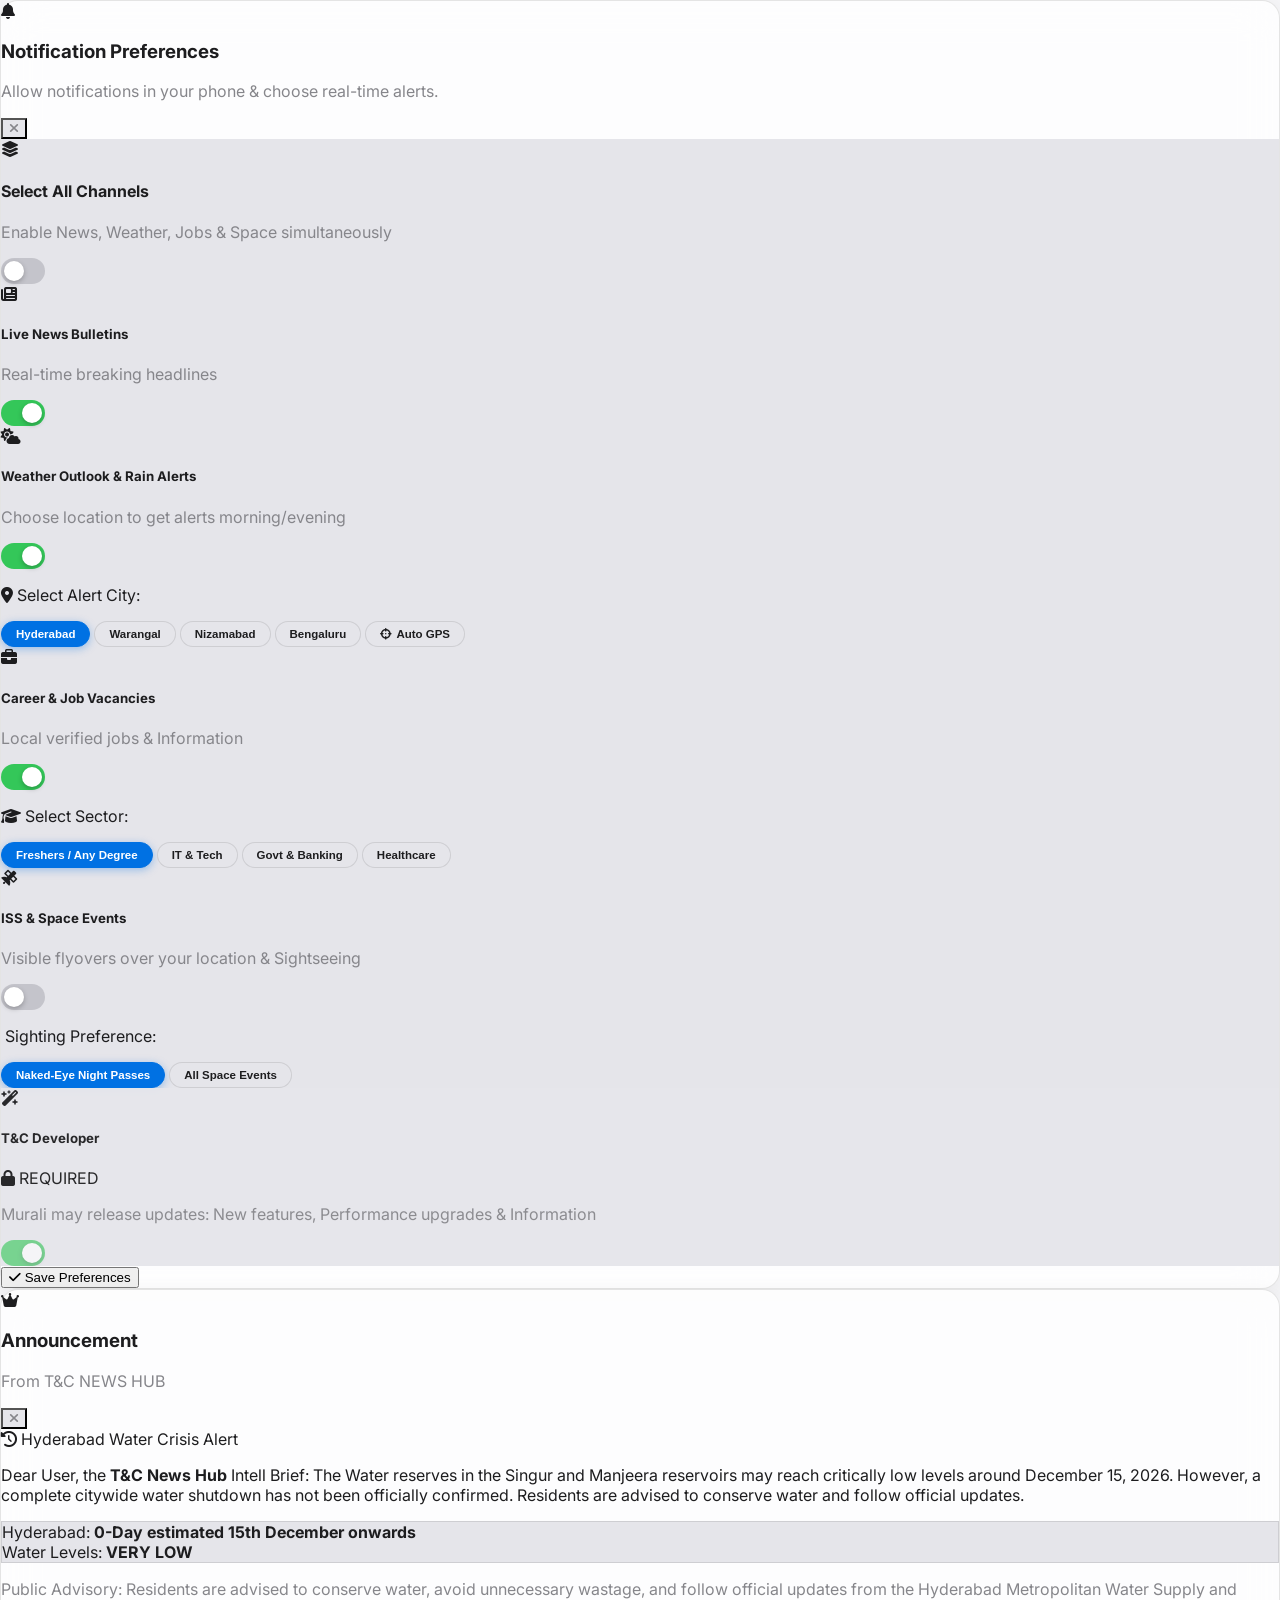
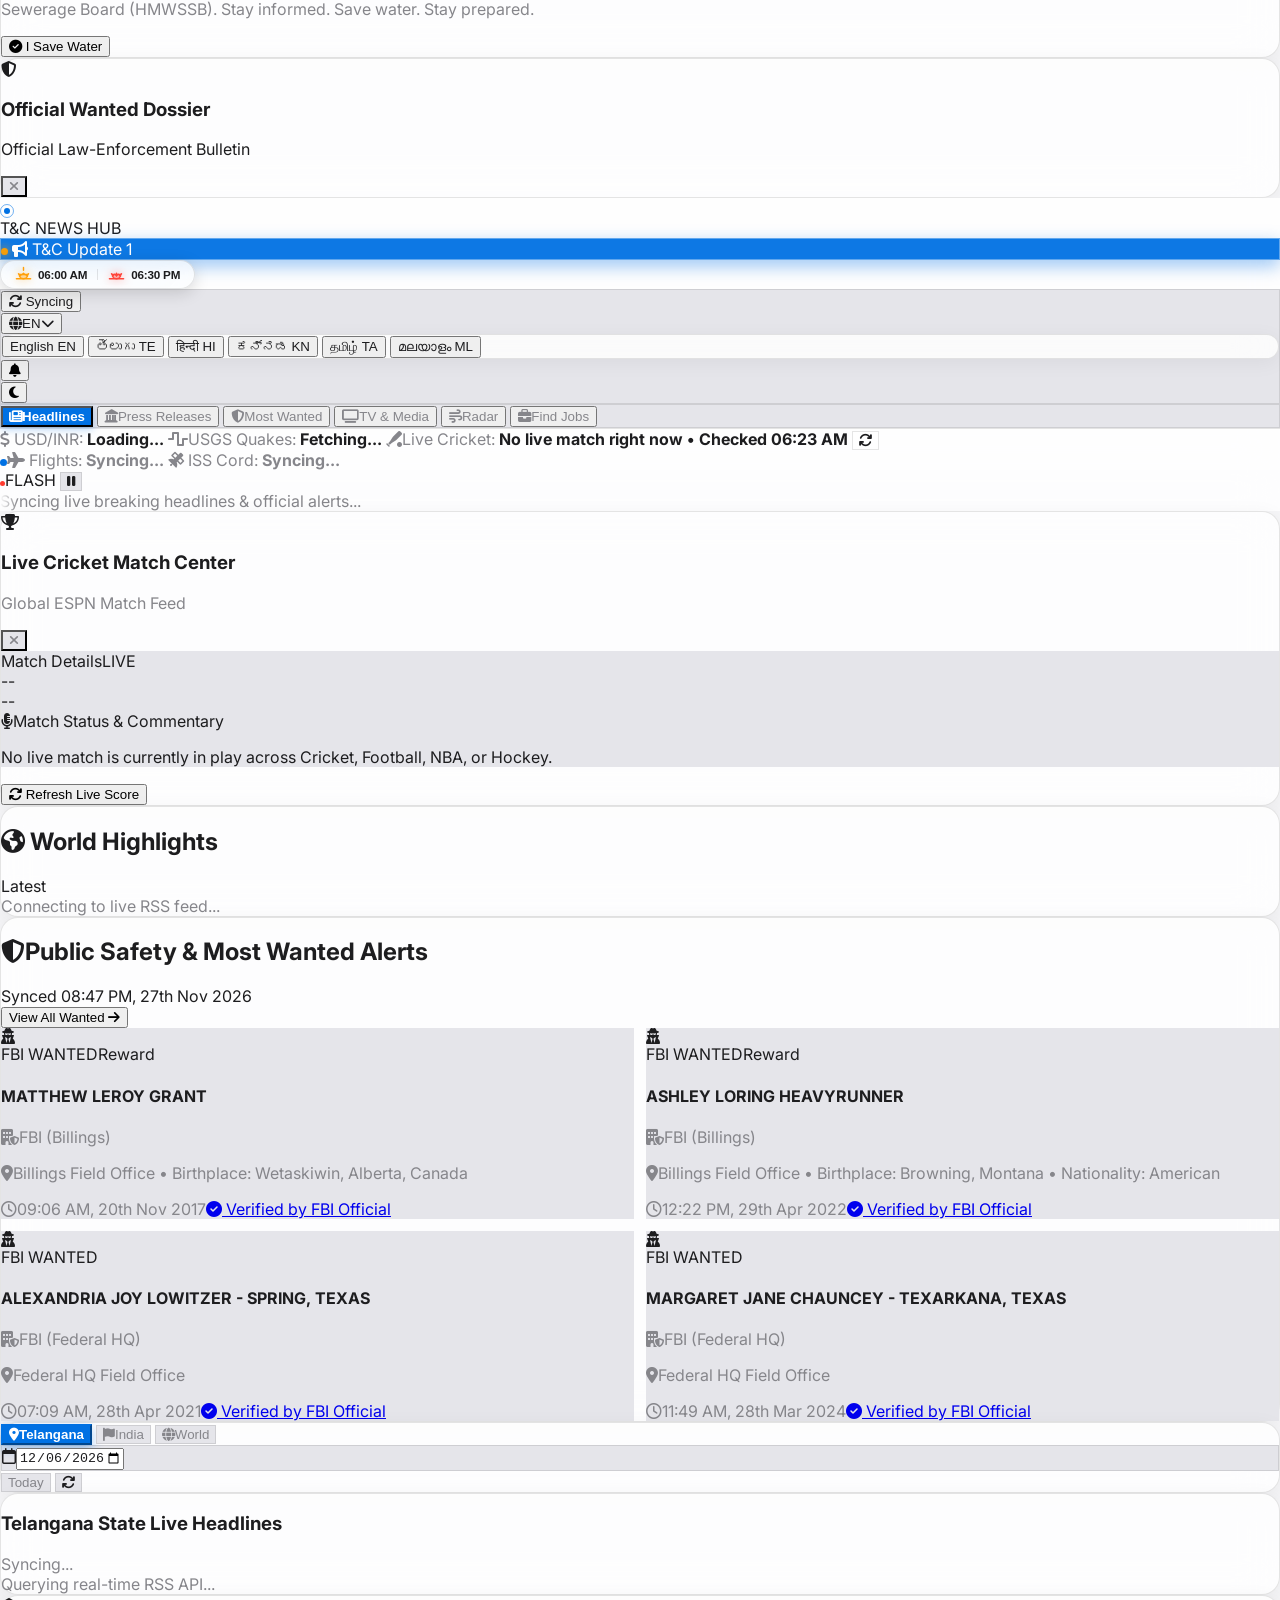
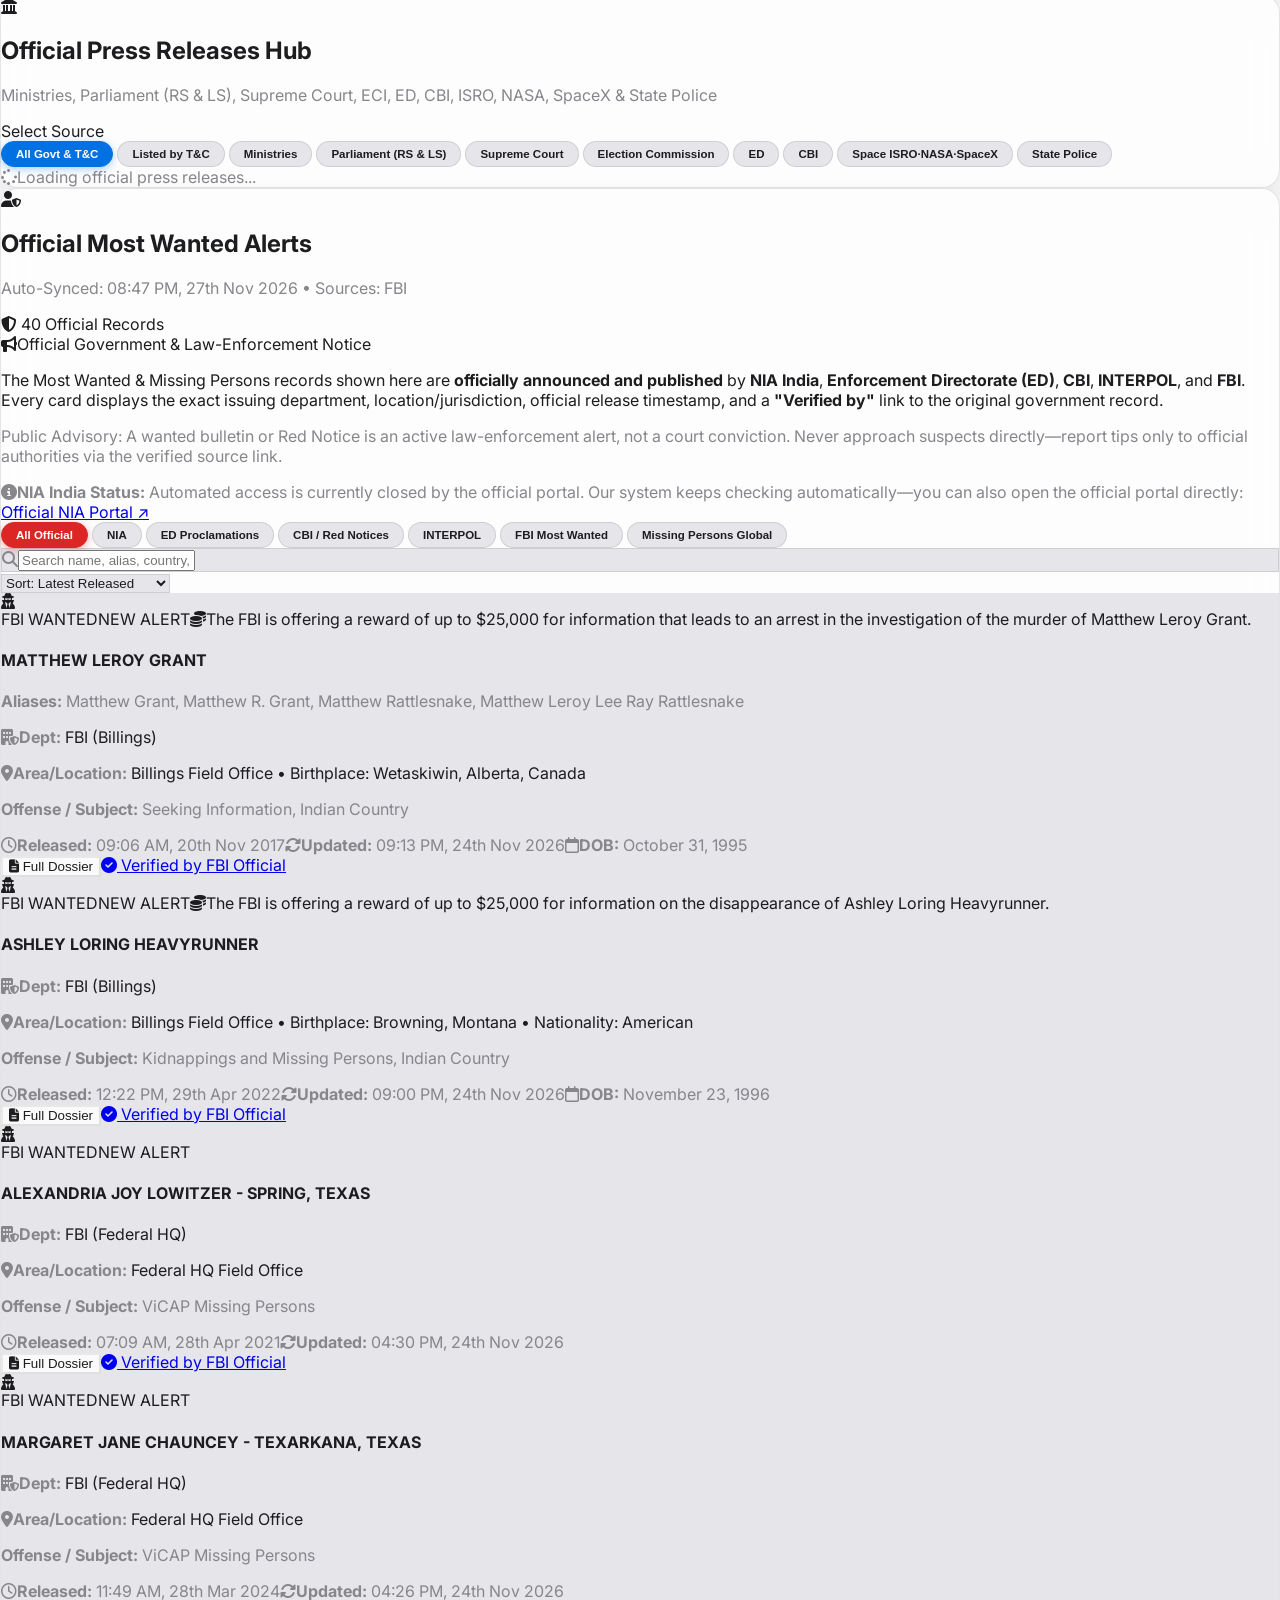
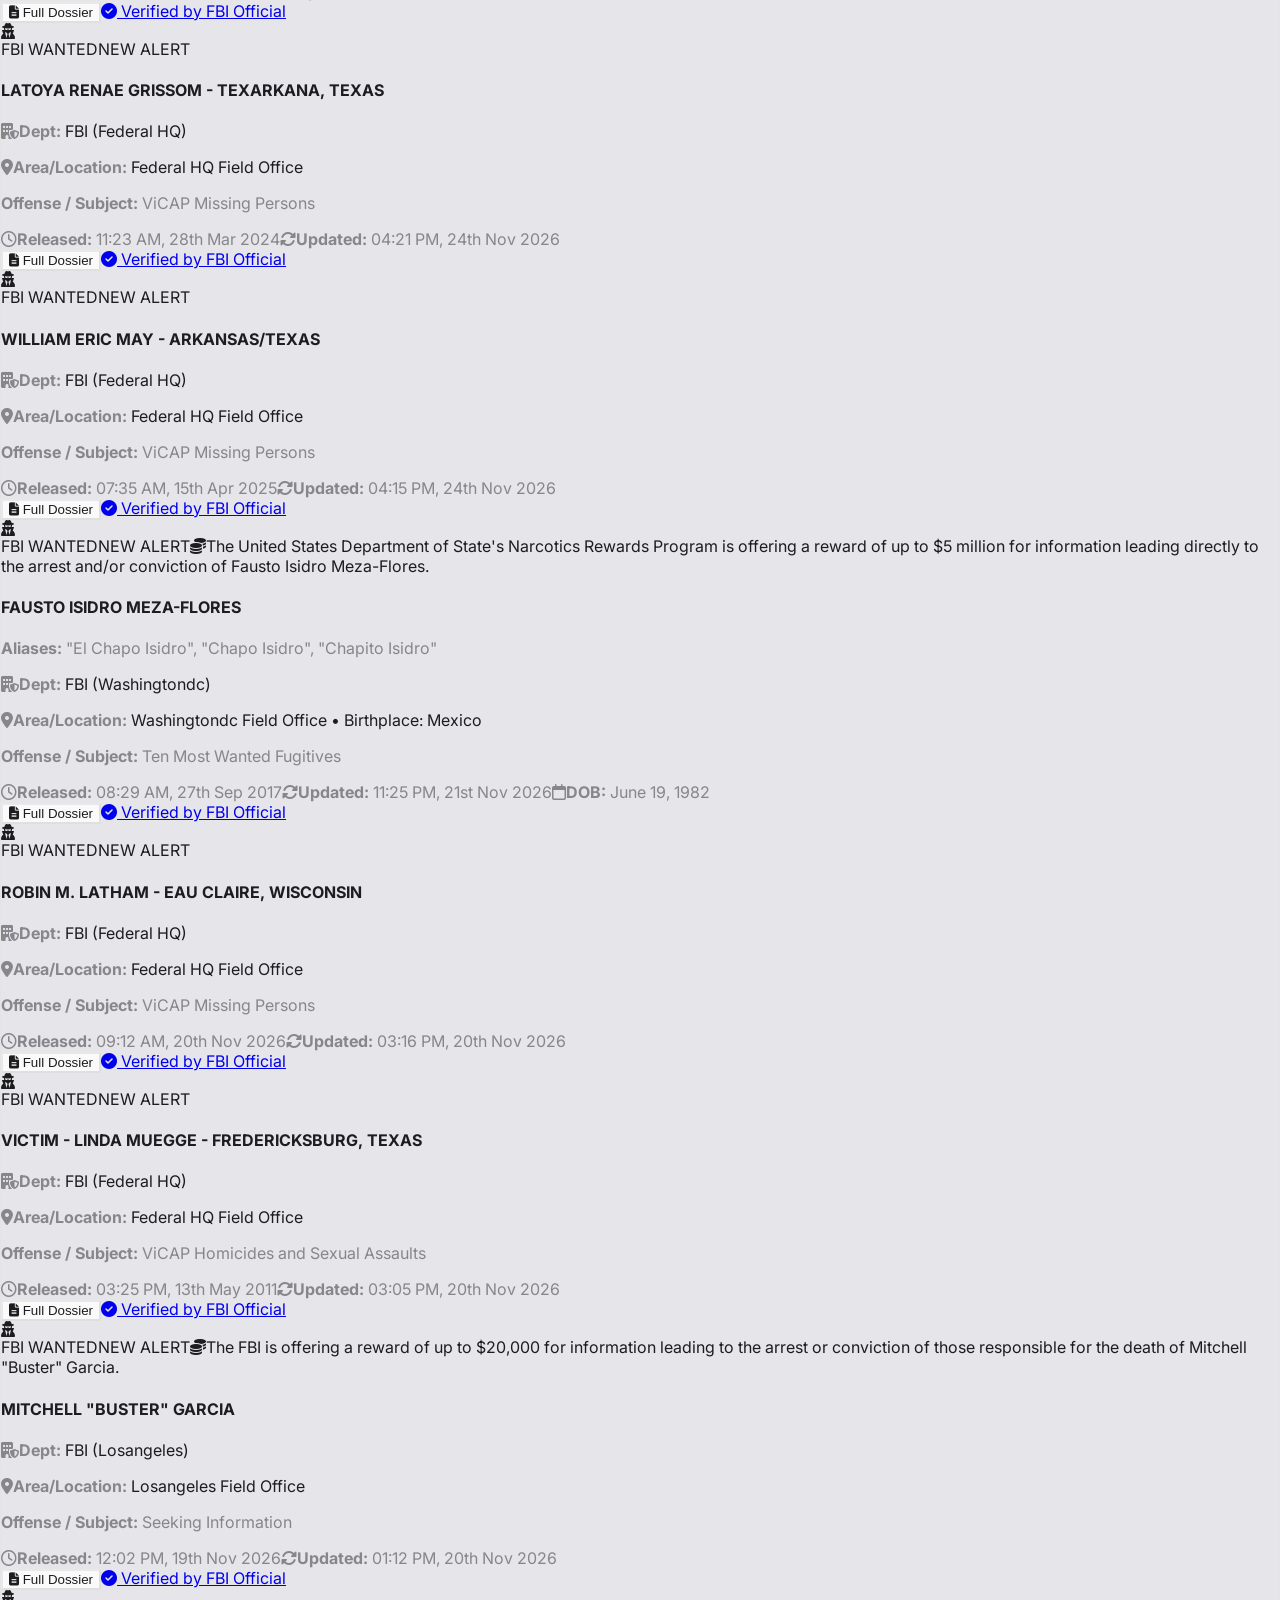
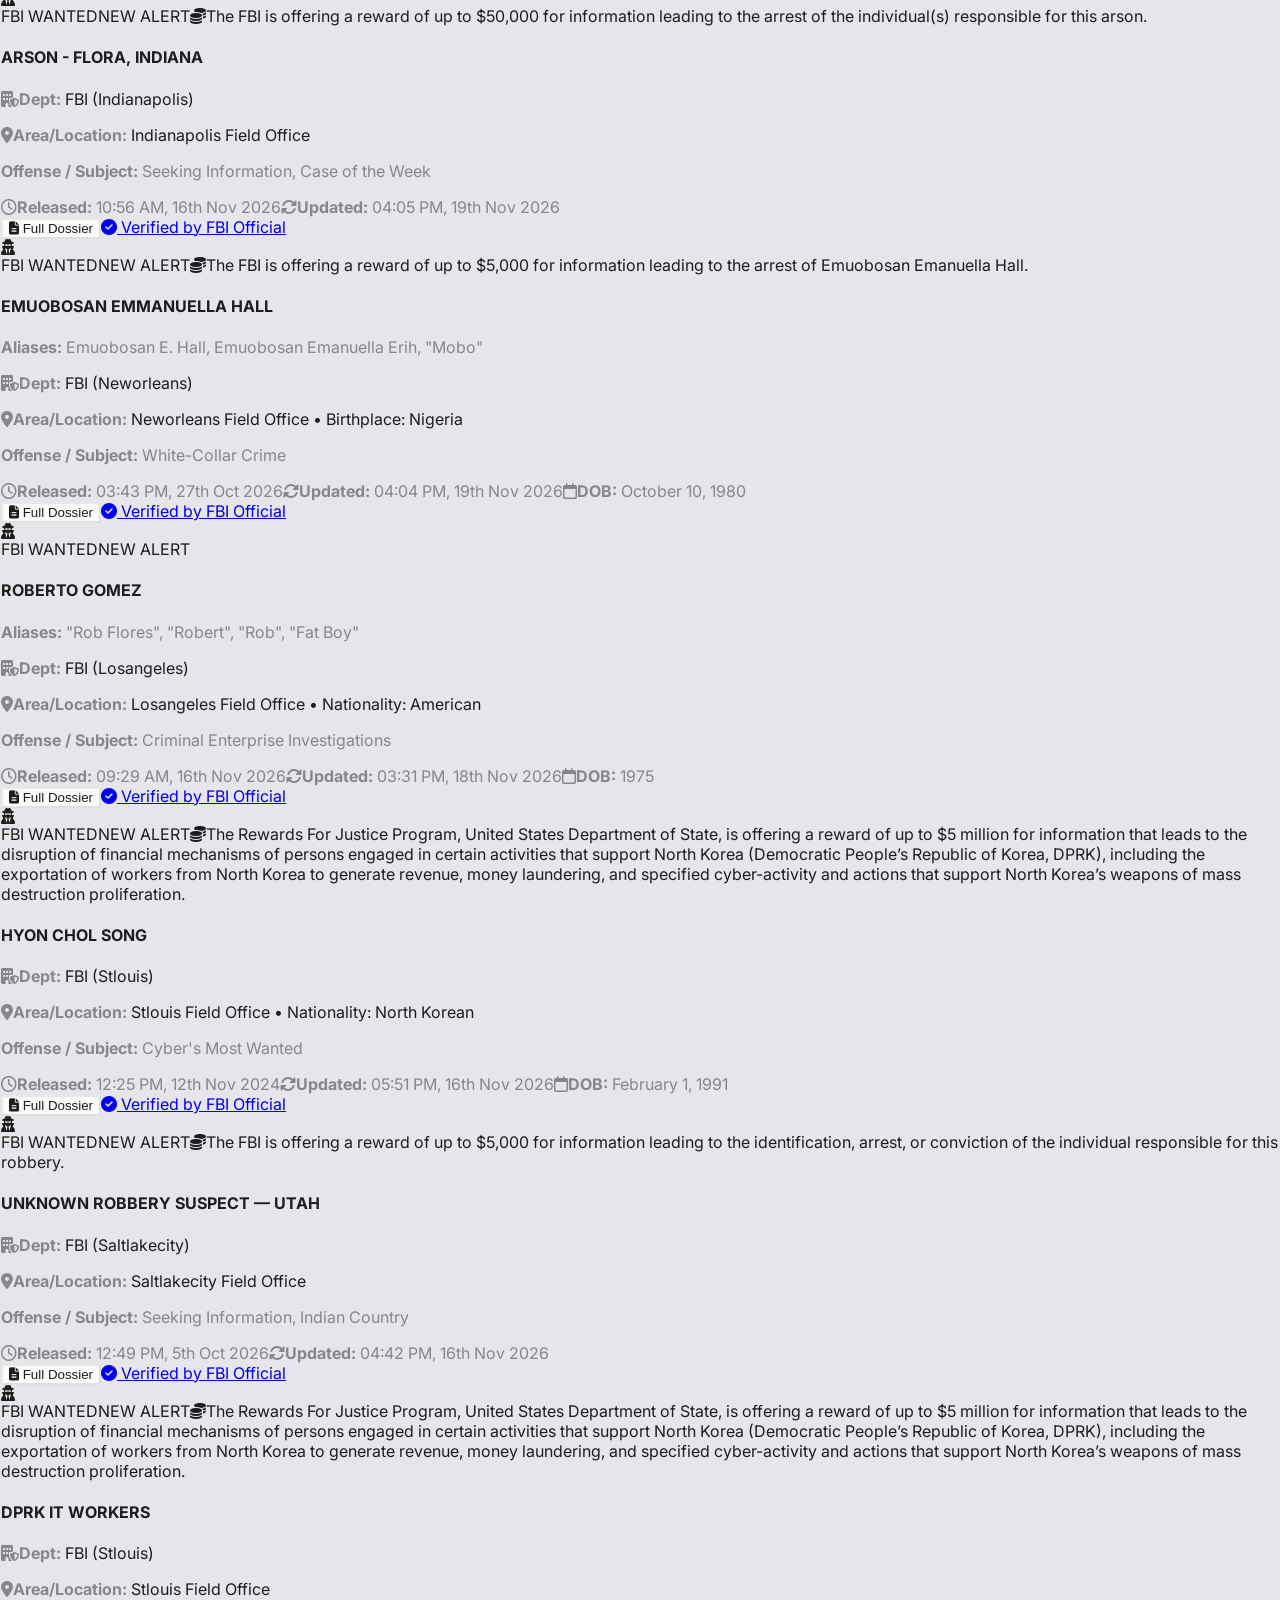
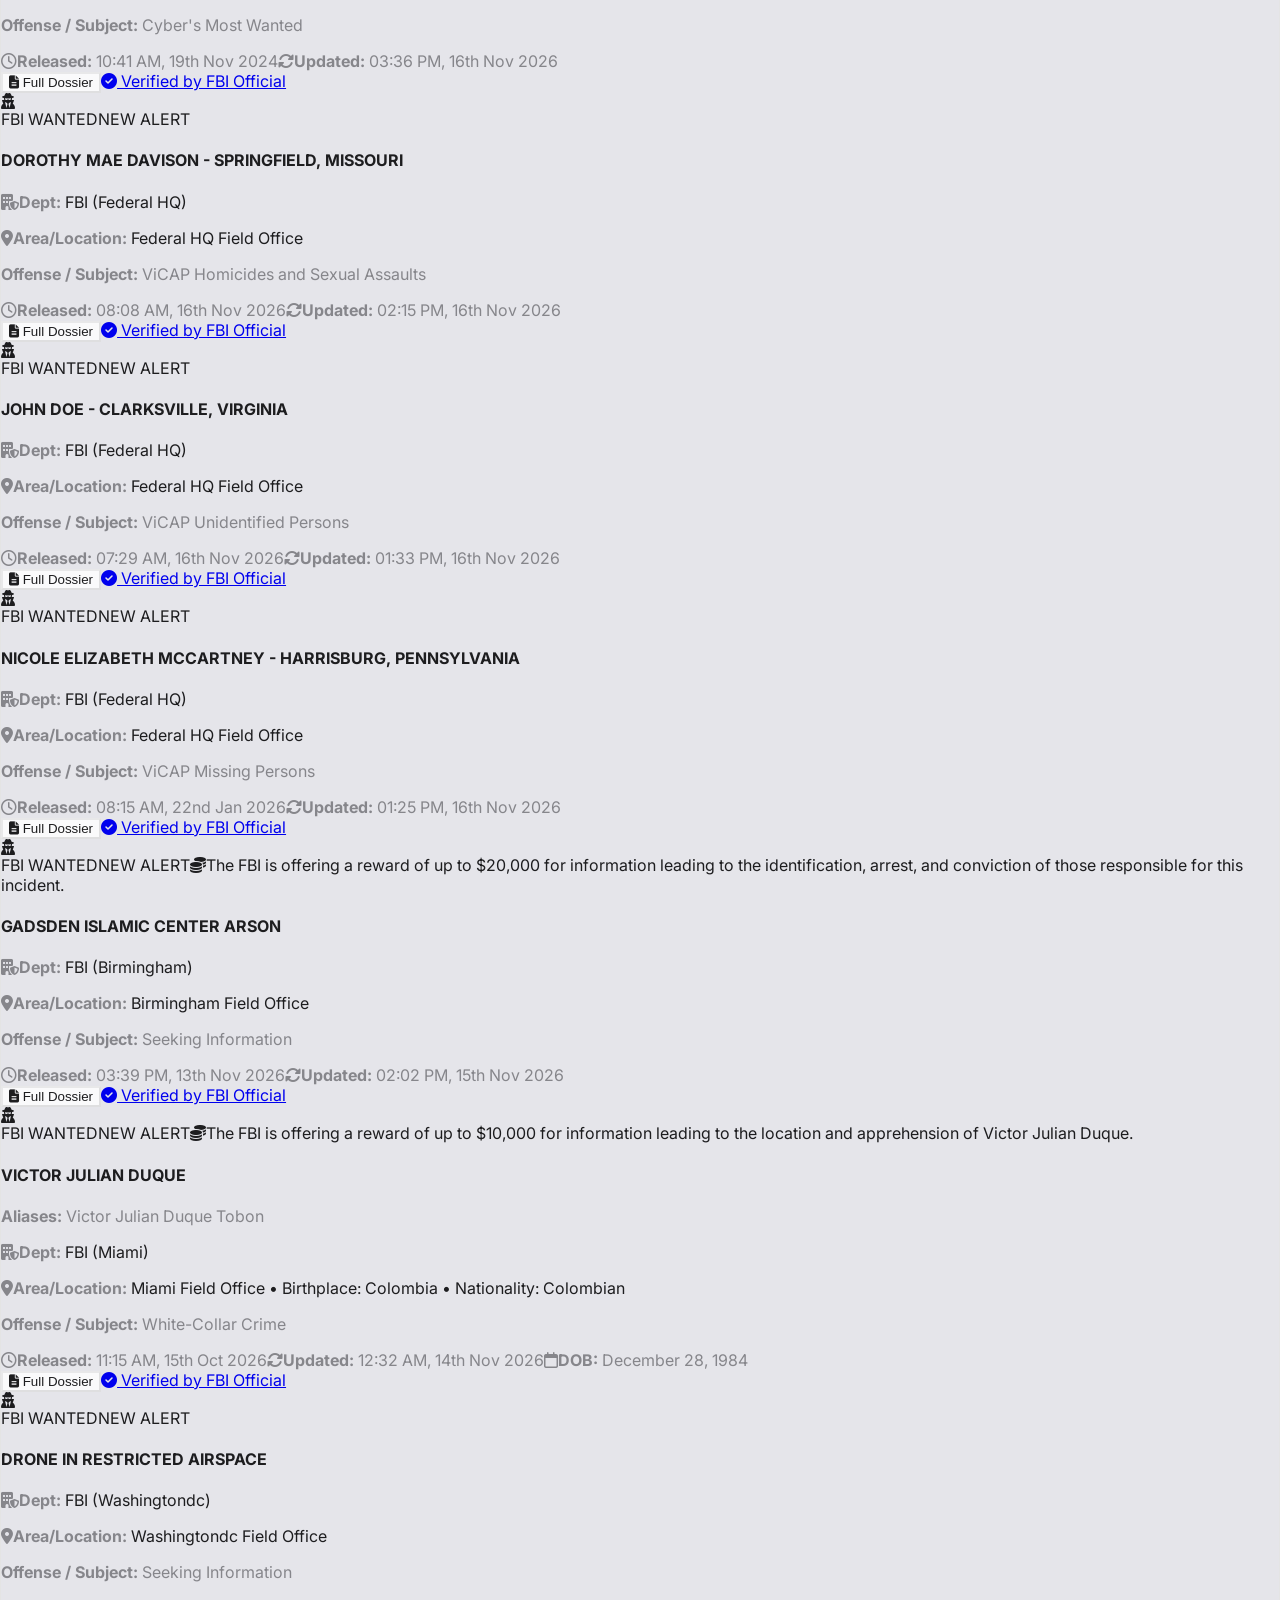
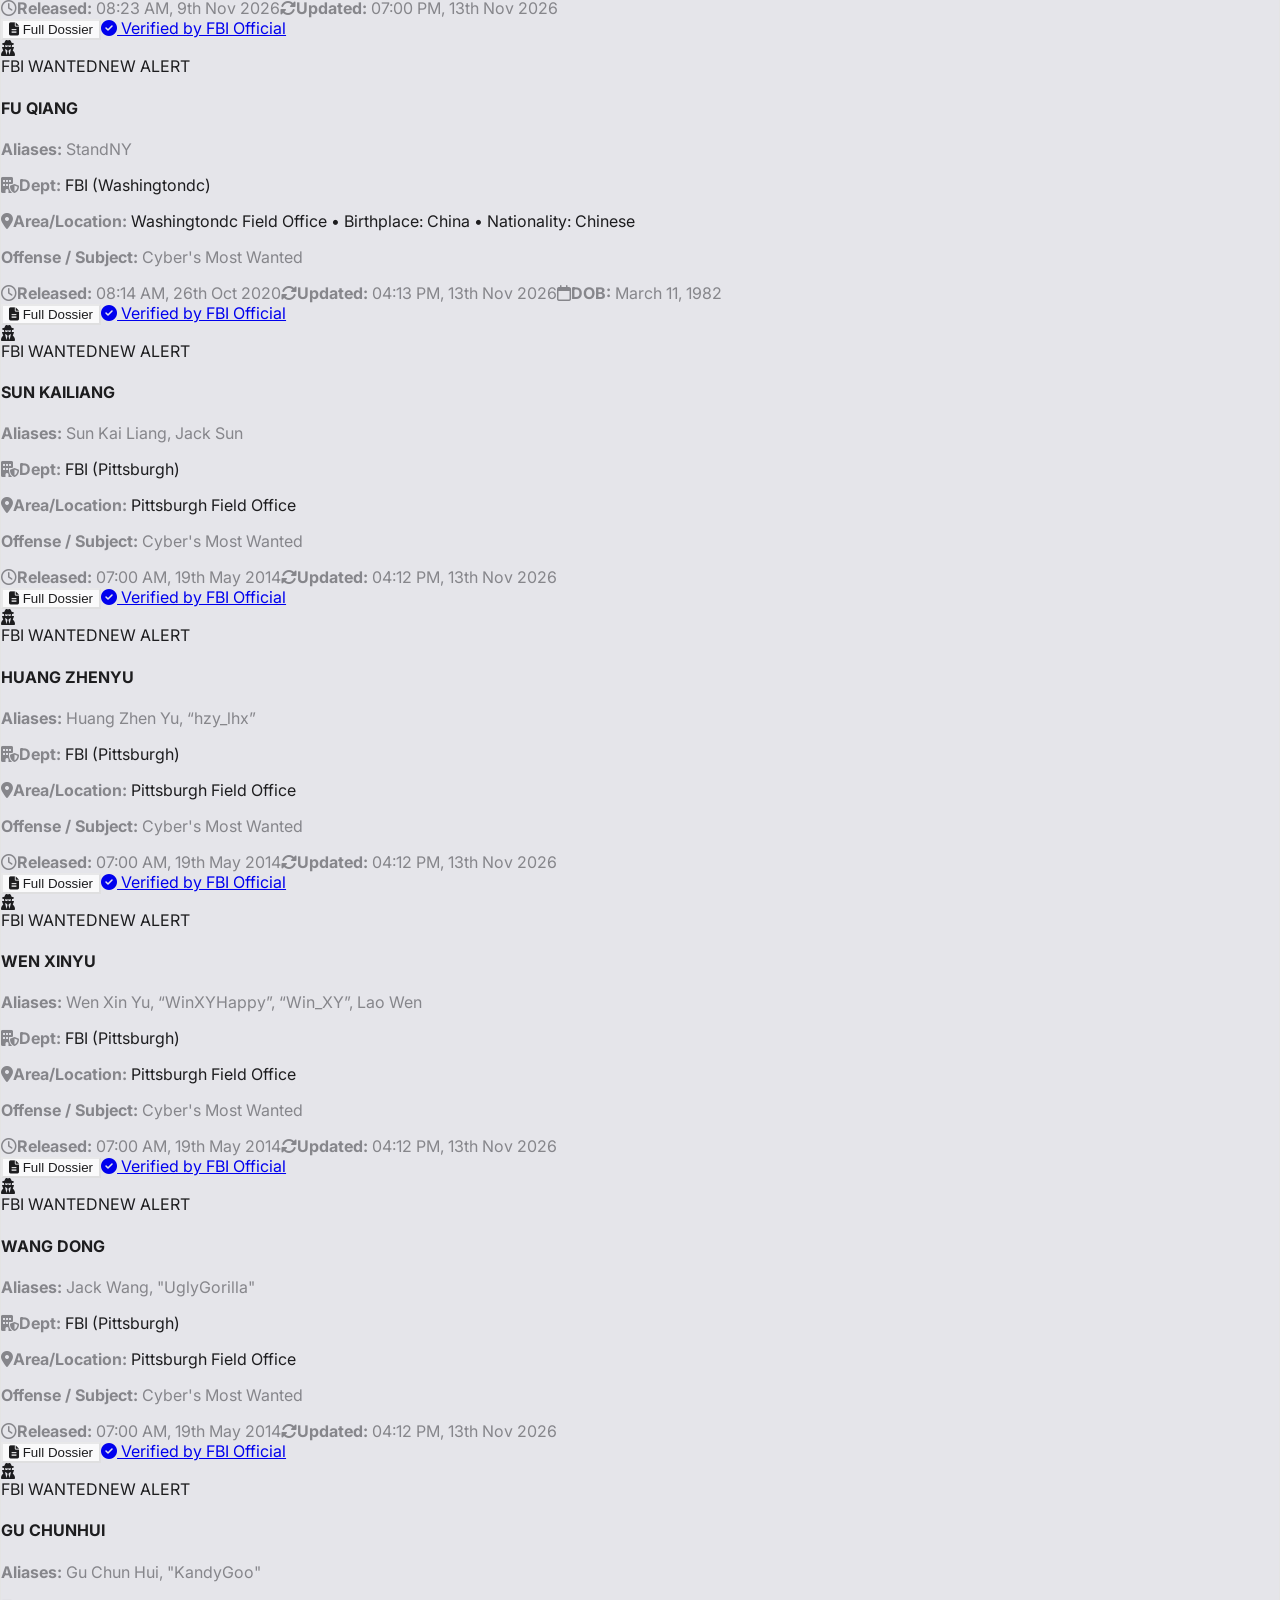
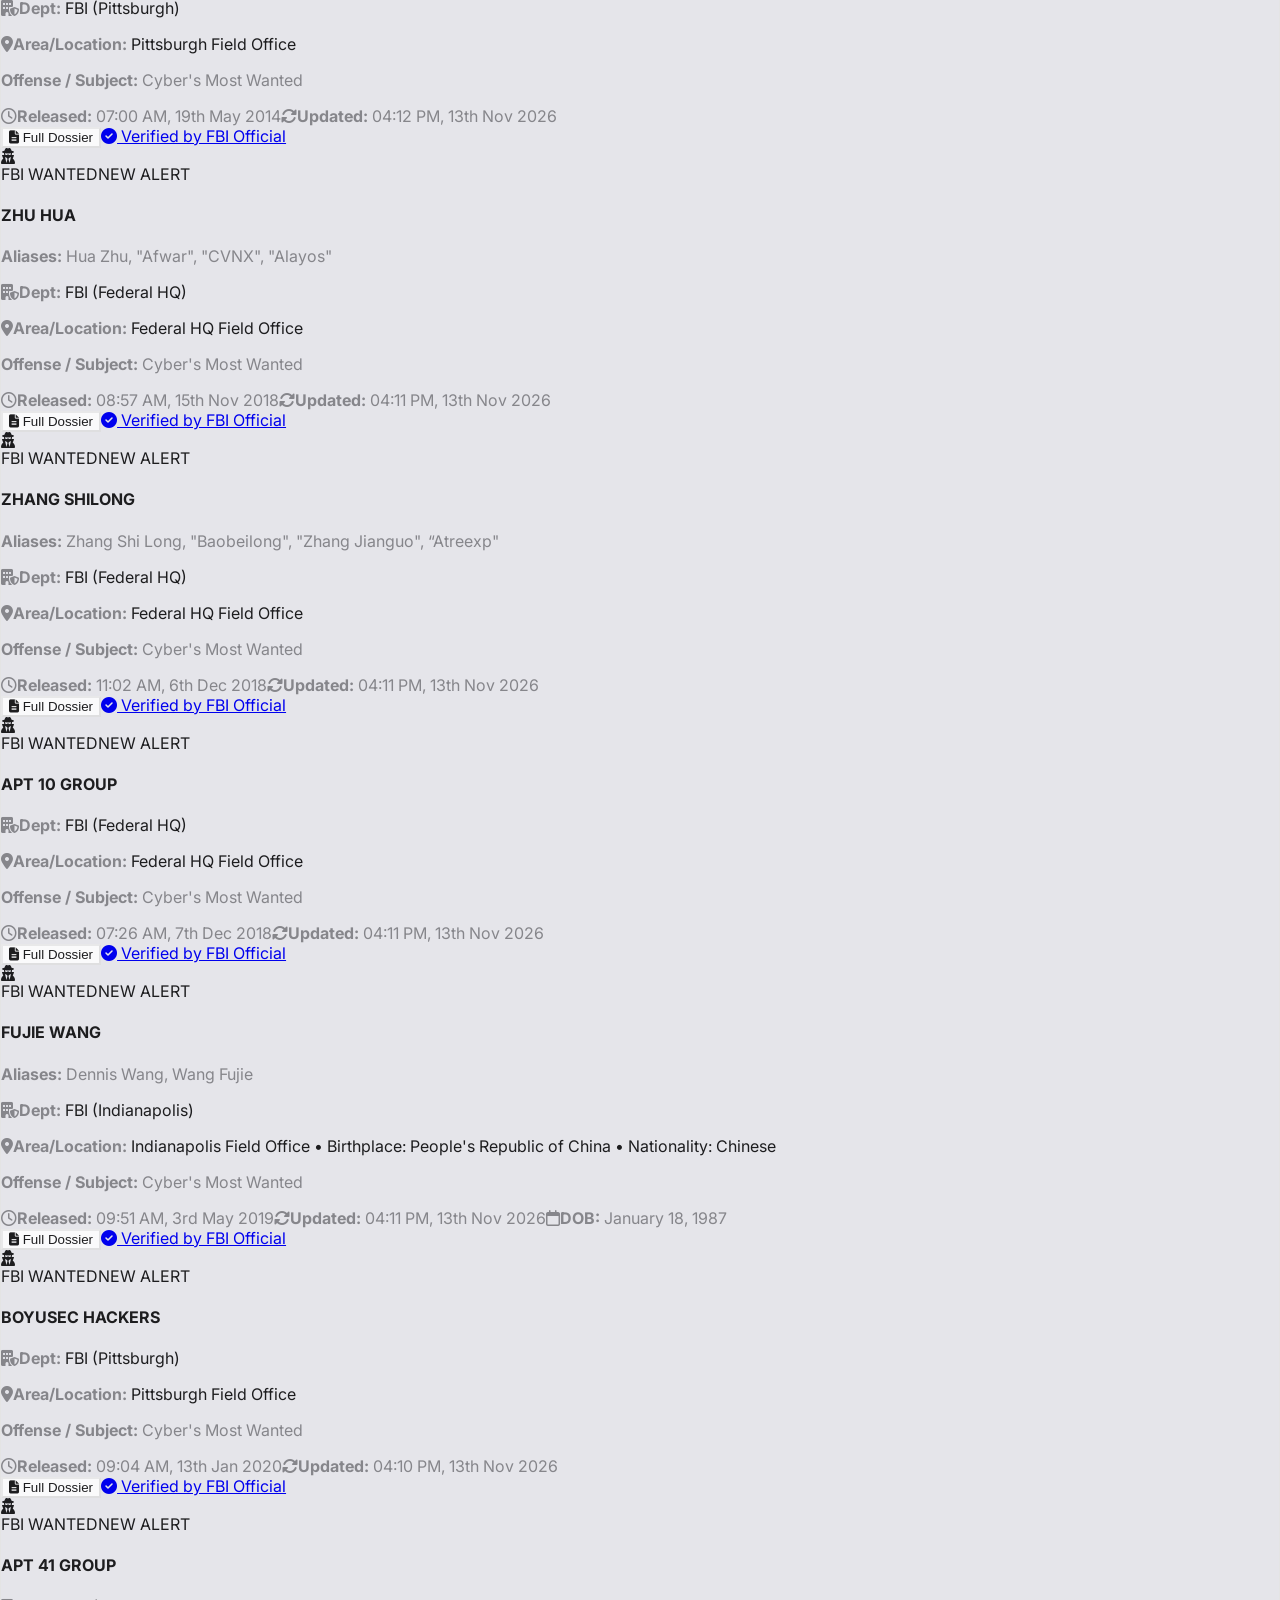
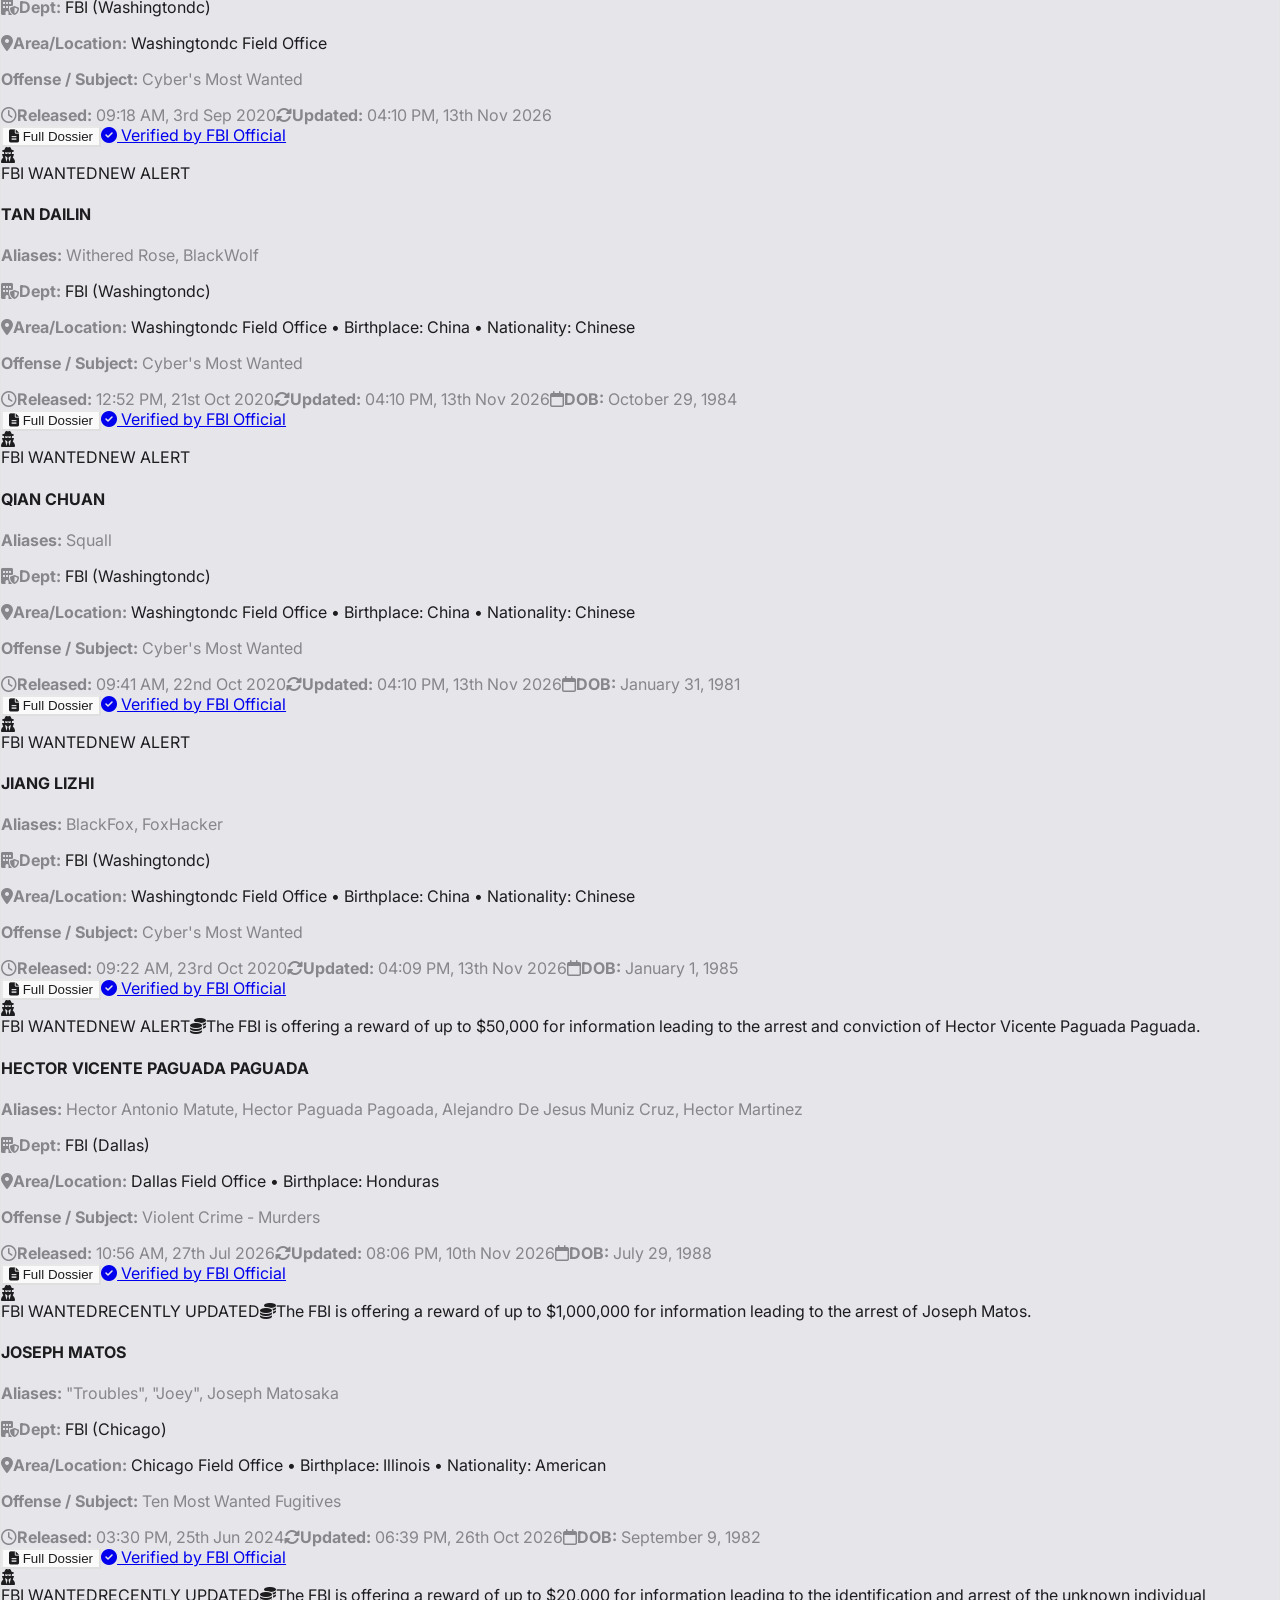
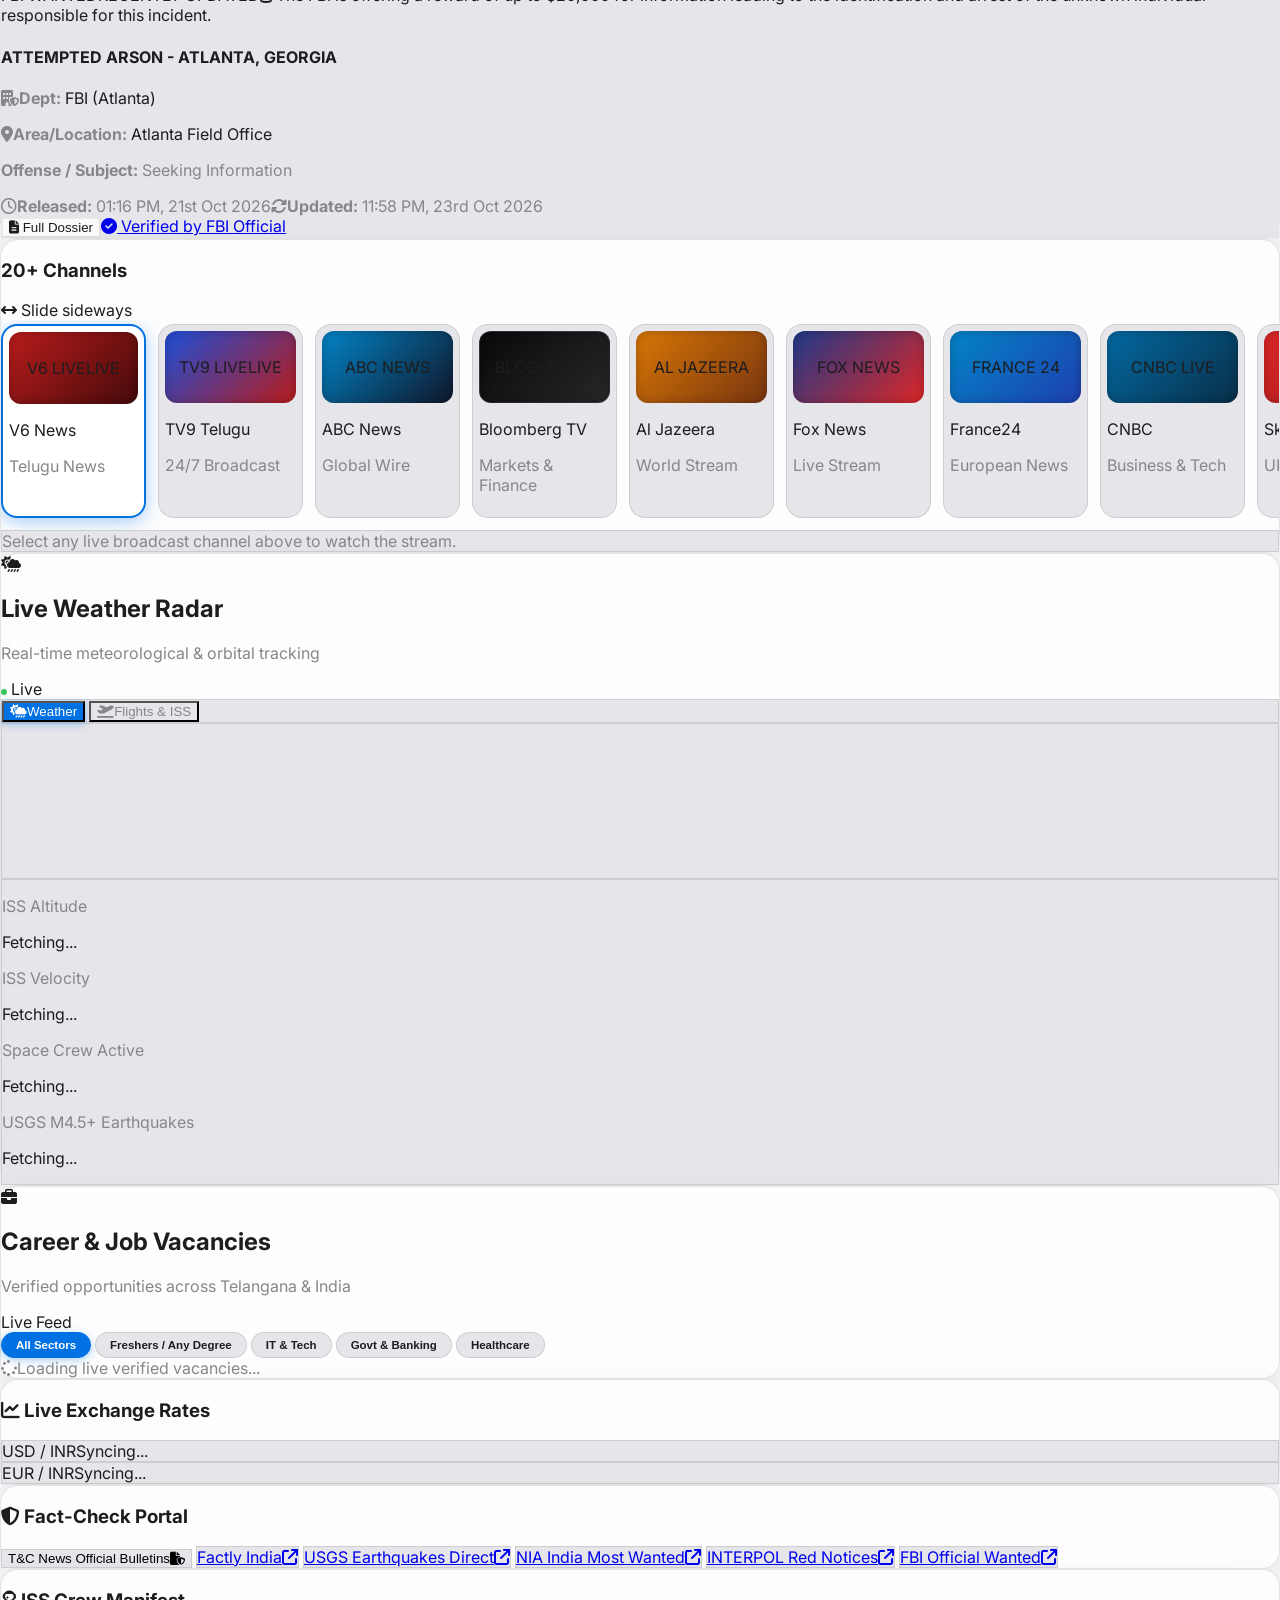
==== commit b9f6f9c4: "Update index.html" ====
--- a/index.html
+++ b/index.html
@@ -919,6 +919,7 @@
     function switchMainTab(tab) {
       document.getElementById('view-news').classList.add('hidden');
       document.getElementById('view-press').classList.add('hidden');
+      document.getElementById('view-press').classList.remove('flex');
       document.getElementById('view-wanted').classList.add('hidden');
       document.getElementById('view-osint').classList.add('hidden');
       document.getElementById('view-jobs').classList.add('hidden');
@@ -927,7 +928,7 @@
 
       let activeBtn = btnNews;
       if (tab === 'news') { document.getElementById('view-news').classList.remove('hidden'); activeBtn = btnNews; }
-      else if (tab === 'press') { document.getElementById('view-press').classList.remove('hidden'); activeBtn = btnPress; window.scrollTo({ top: 0, behavior: 'smooth' }); if (typeof window.initOrRefreshPressTab === 'function') window.initOrRefreshPressTab(); }
+      else if (tab === 'press') { const vp = document.getElementById('view-press'); vp.classList.remove('hidden'); vp.classList.add('flex'); activeBtn = btnPress; window.scrollTo({ top: 0, behavior: 'smooth' }); if (typeof window.initOrRefreshPressTab === 'function') window.initOrRefreshPressTab(); }
       else if (tab === 'wanted') { document.getElementById('view-wanted').classList.remove('hidden'); activeBtn = btnWanted; window.scrollTo({ top: 0, behavior: 'smooth' }); }
       else if (tab === 'video') { activeBtn = btnVideo; }
       else if (tab === 'osint') { document.getElementById('view-osint').classList.remove('hidden'); activeBtn = btnOsint; if (leafletMap) setTimeout(() => leafletMap.invalidateSize(), 150); }
@@ -1448,7 +1449,7 @@
     function detectGPSCity(btnEl) {
       if ('geolocation' in navigator) {
         btnEl.innerHTML = '<i class="fa-solid fa-spinner fa-spin mr-1"></i> Locating...';
-        navigator.geolocation.getCurrentPosition((pos) => { btnEl.innerHTML = '📍 GPS Locked'; localStorage.setItem('tc_gps_lat', pos.coords.latitude.toFixed(4)); localStorage.setItem('tc_gps_lon', pos.coords.longitude.toFixed(4)); selectChoicePill('weather-city', 'GPS_Auto', btnEl); }, () => { btnEl.innerHTML = '📍 GPS Unavailable'; setTimeout(() => { btnEl.innerHTML = '<i class="fa-solid fa-crosshairs text-[9px] mr-1"></i> Auto GPS'; }, 2000); }, { enableHighAccuracy: true, timeout: 5000 });
+        navigator.geolocation.getCurrentPosition((pos) => { btnEl.innerHTML = ' GPS Locked'; localStorage.setItem('tc_gps_lat', pos.coords.latitude.toFixed(4)); localStorage.setItem('tc_gps_lon', pos.coords.longitude.toFixed(4)); selectChoicePill('weather-city', 'GPS_Auto', btnEl); }, () => { btnEl.innerHTML = '📍 GPS Unavailable'; setTimeout(() => { btnEl.innerHTML = '<i class="fa-solid fa-crosshairs text-[9px] mr-1"></i> Auto GPS'; }, 2000); }, { enableHighAccuracy: true, timeout: 5000 });
       }
     }
     function loadSavedPreferencesUI() {
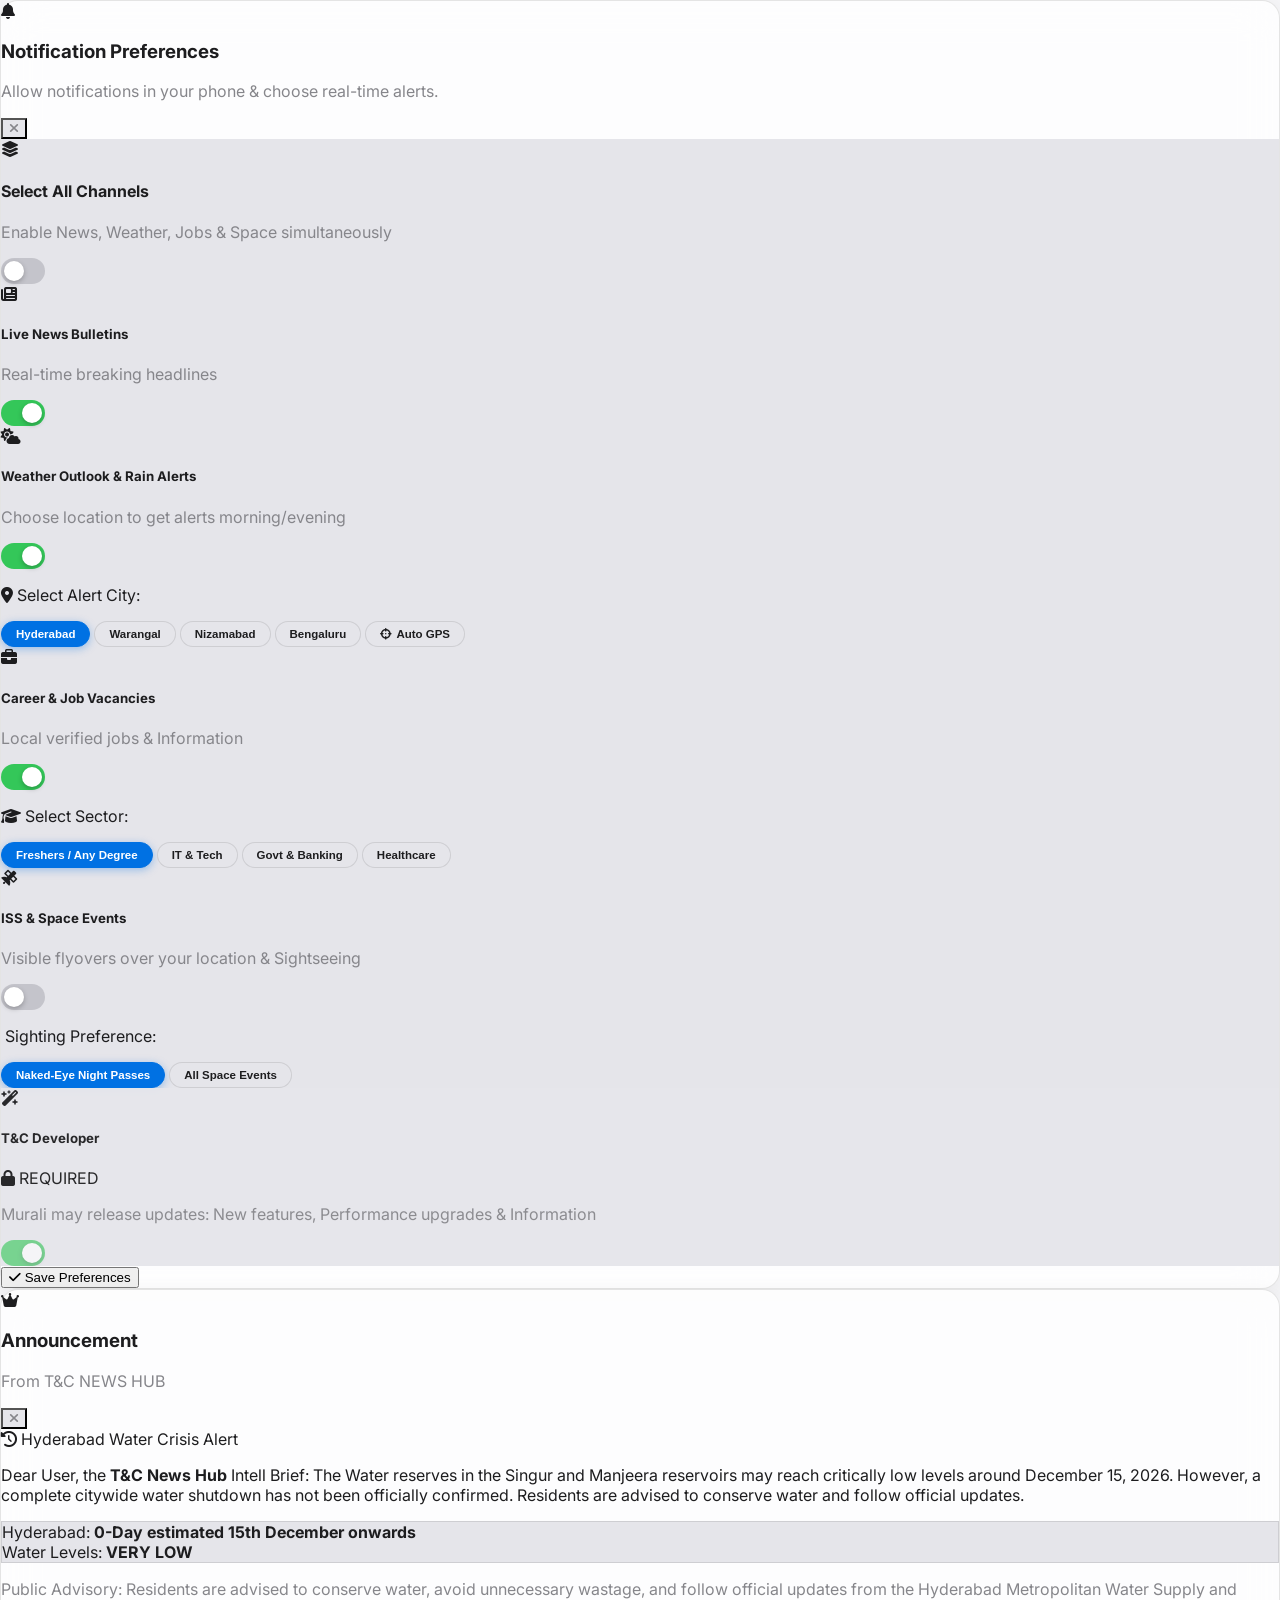
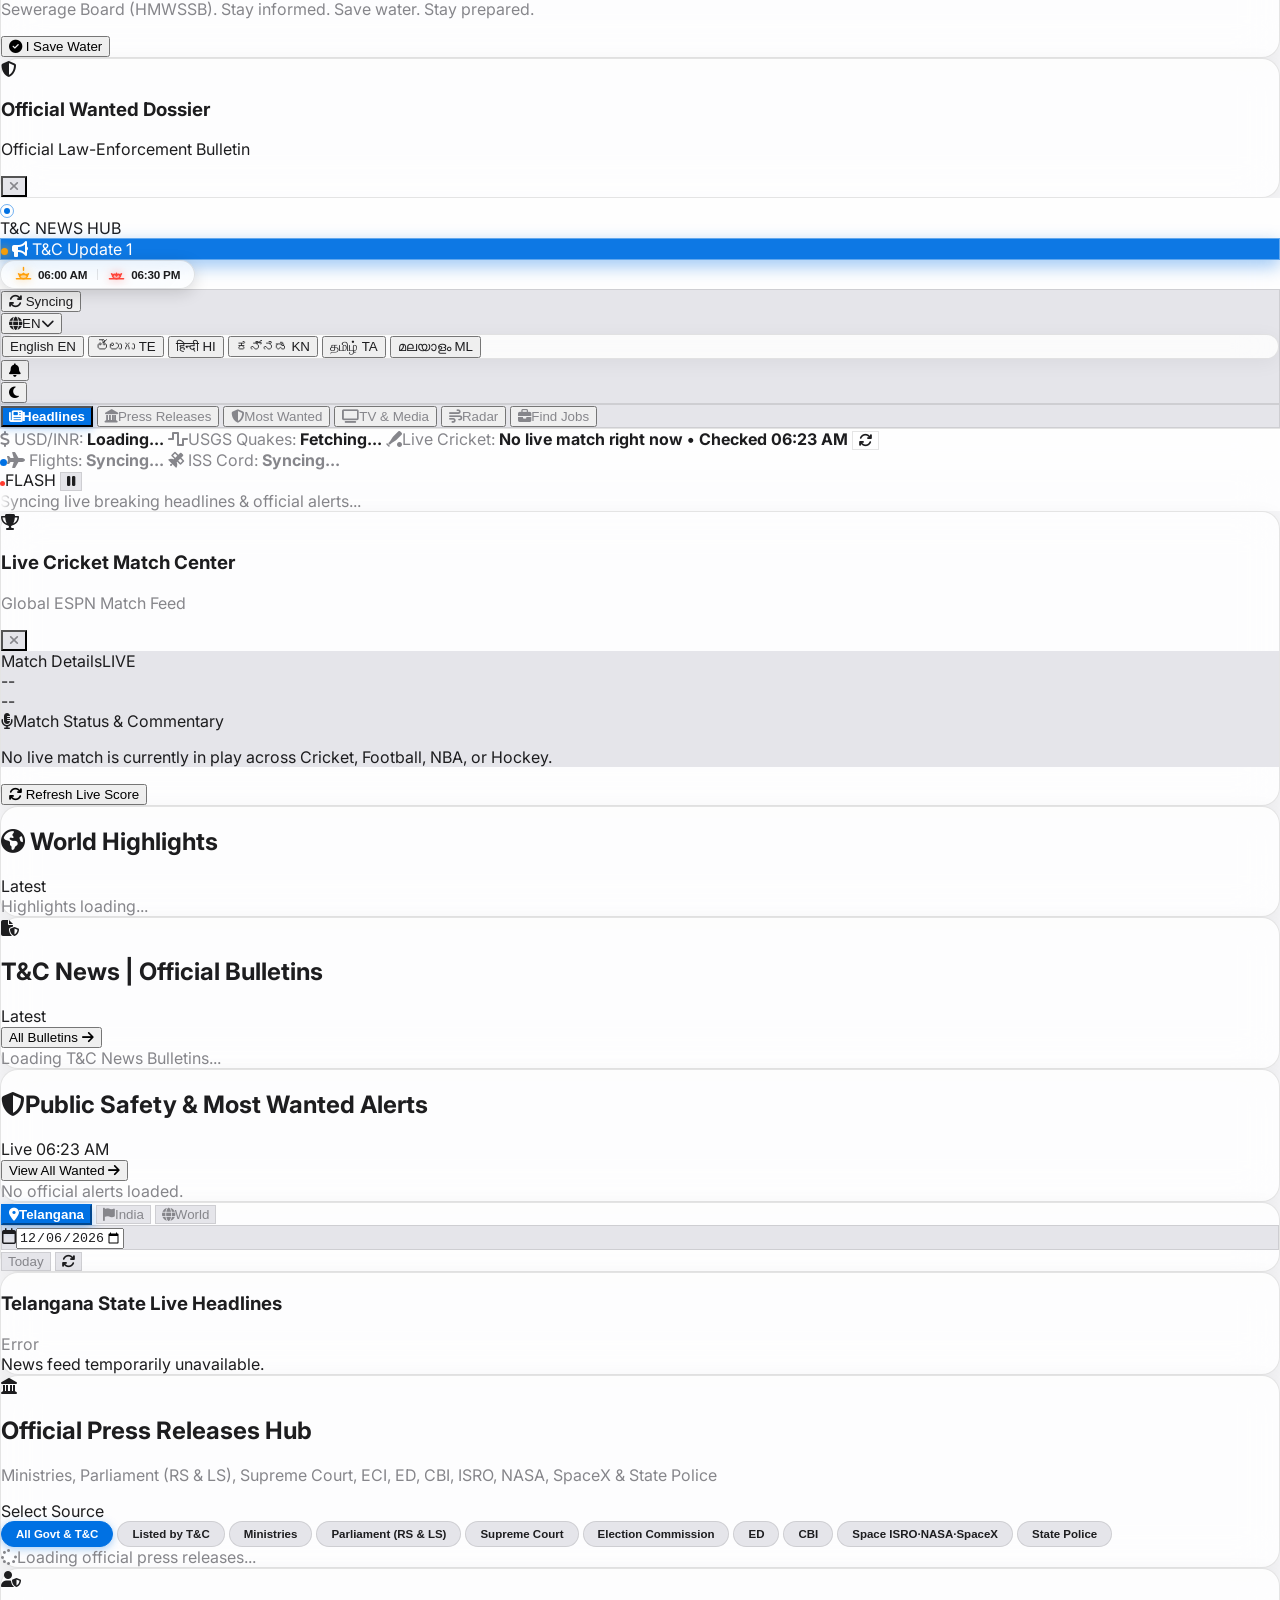
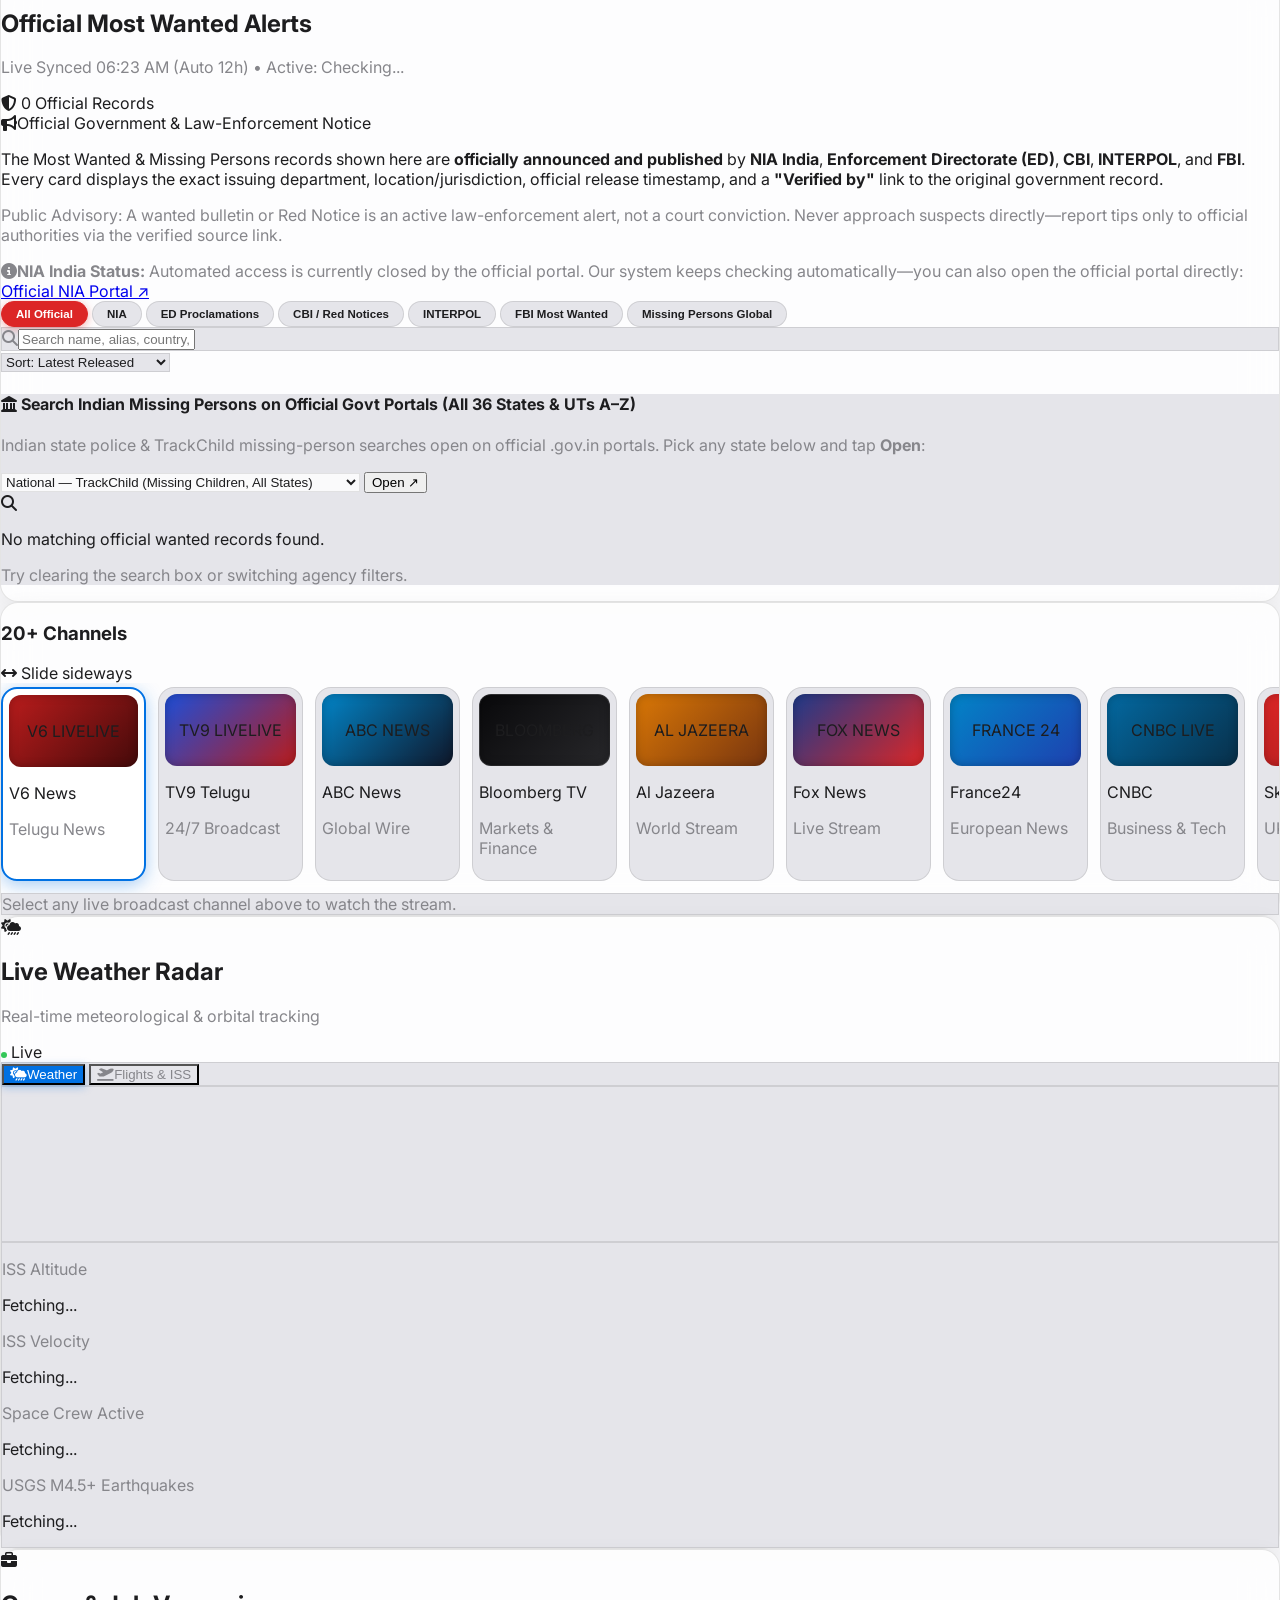
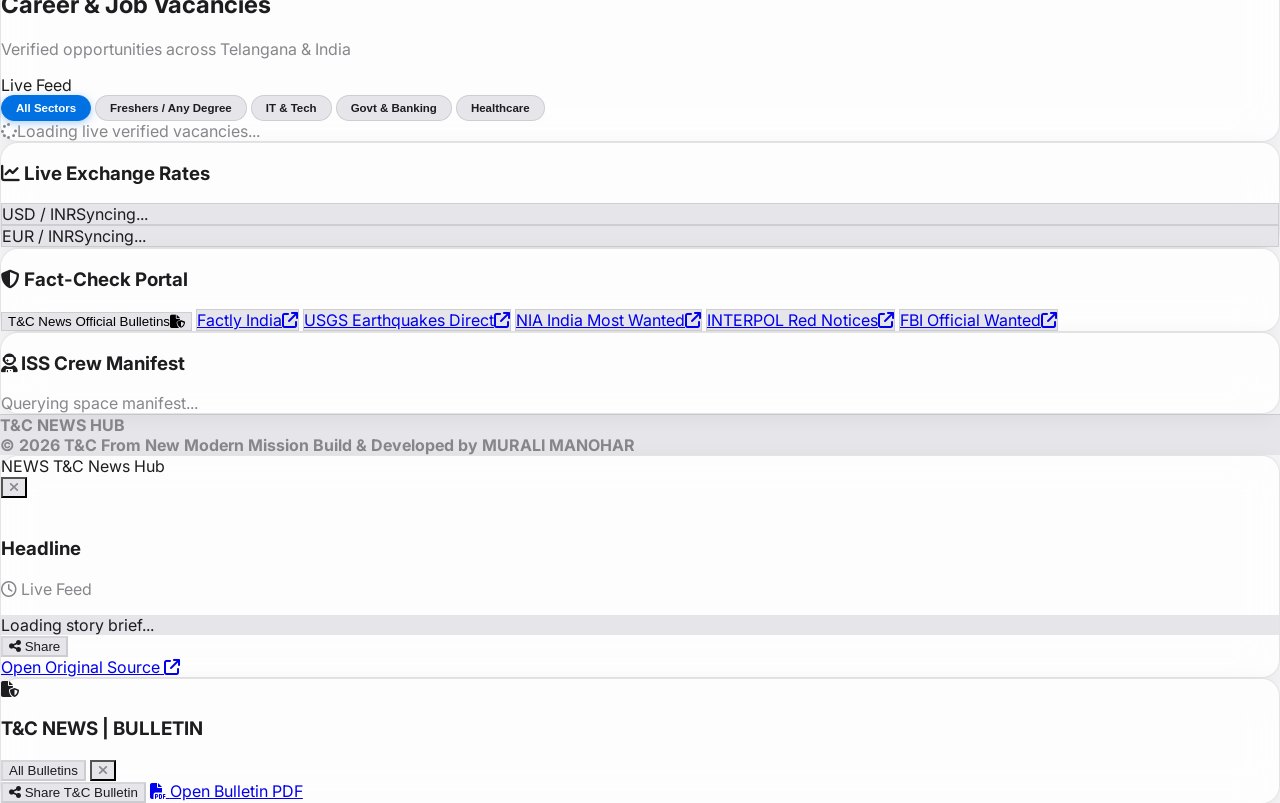
==== commit e6e389ce: "Update index.html" ====
--- a/index.html
+++ b/index.html
@@ -740,8 +740,8 @@
   <!-- FOOTER -->
   <footer class="py-6 px-4 text-xs mt-12" style="background-color: var(--bg-sub); border-top: 1px solid var(--border-color); color: var(--text-sub);">
     <div class="max-w-7xl mx-auto flex flex-col md:flex-row items-center justify-between gap-3 text-[11px] text-center md:text-left">
-      <div data-i18n="footerBrand"><b>Tasty &amp; Comfort • T&amp;C News Hub</b></div>
-      <div data-i18n="footerCopy">© 2026 T&amp;C From New Modern Mission • Build &amp; Developed by Murali Manohar •</div>
+      <div data-i18n="footerBrand"><b> T&amp;C NEWS HUB</b></div>
+      <div data-i18n="footerCopy"><b>© 2026 T&amp;C From New Modern Mission </b> <b>Build &amp; Developed by MURALI MANOHAR </b></div>
     </div>
   </footer>
 
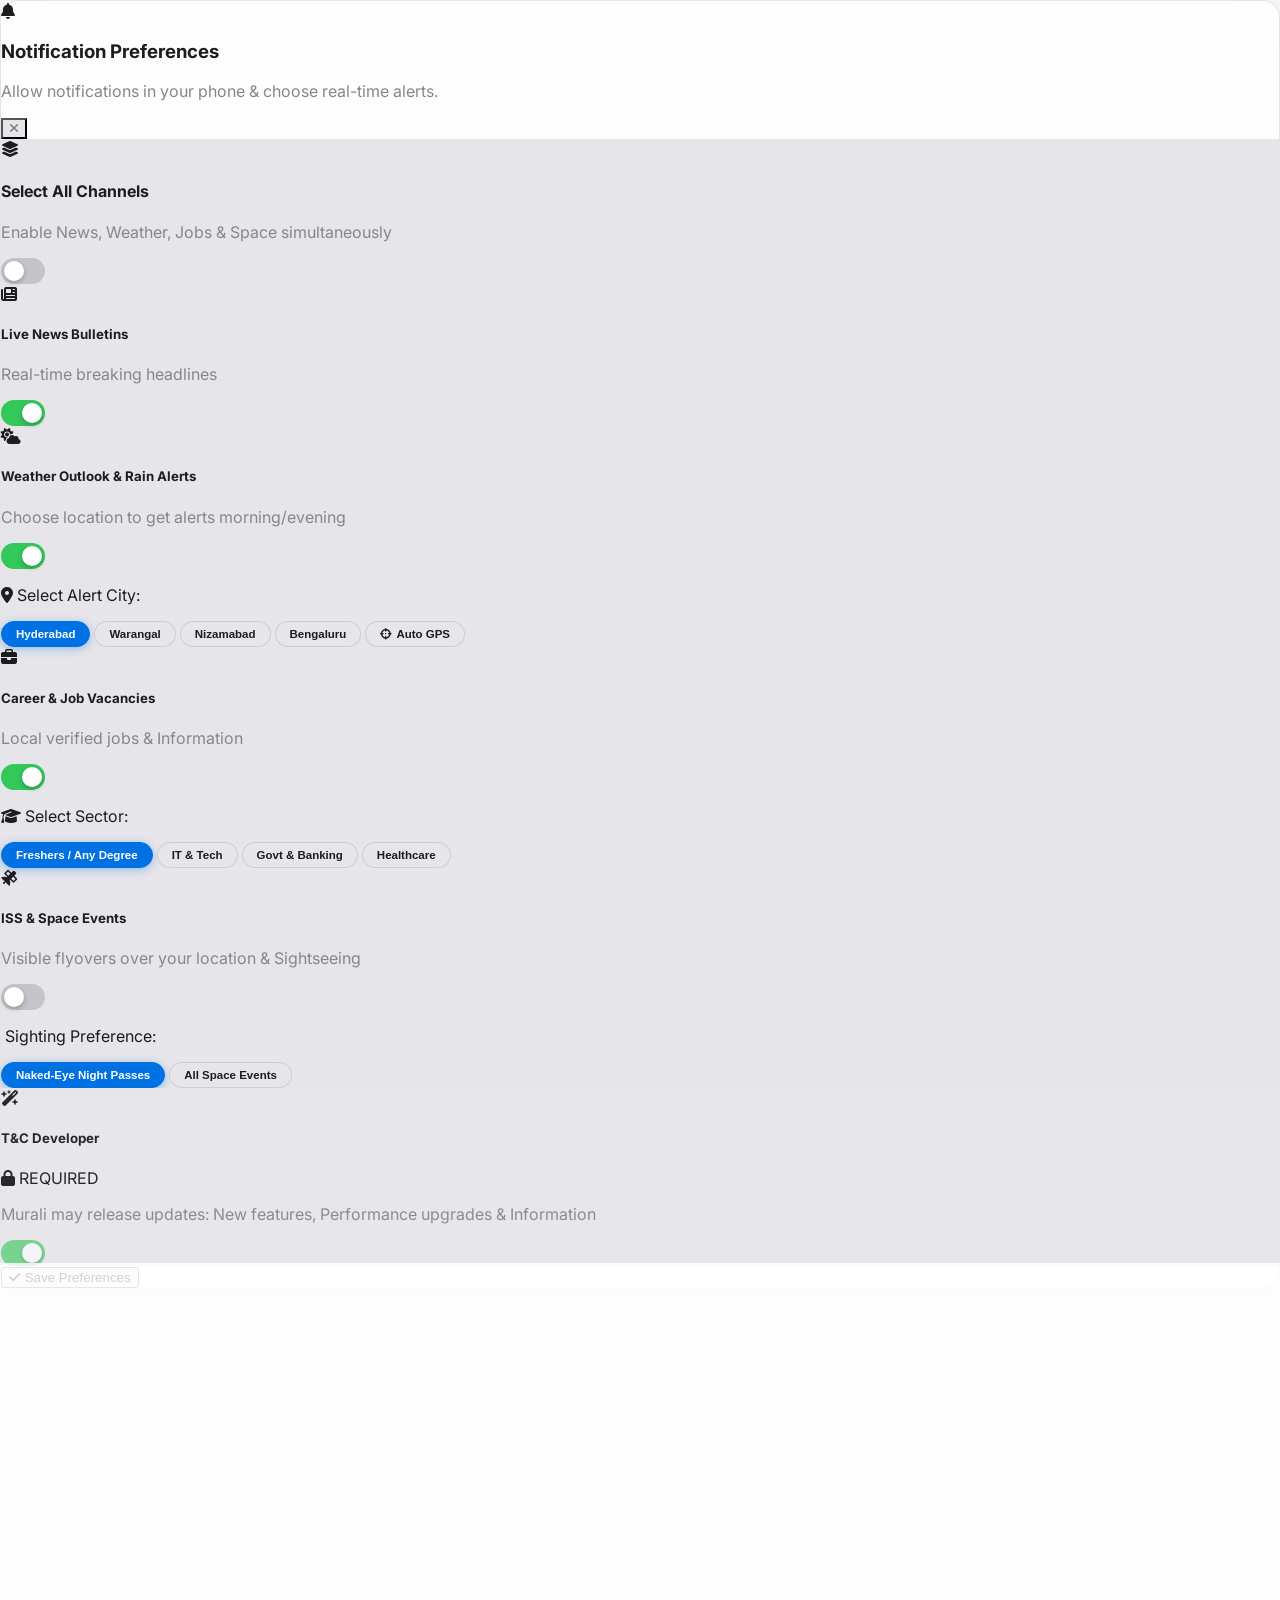
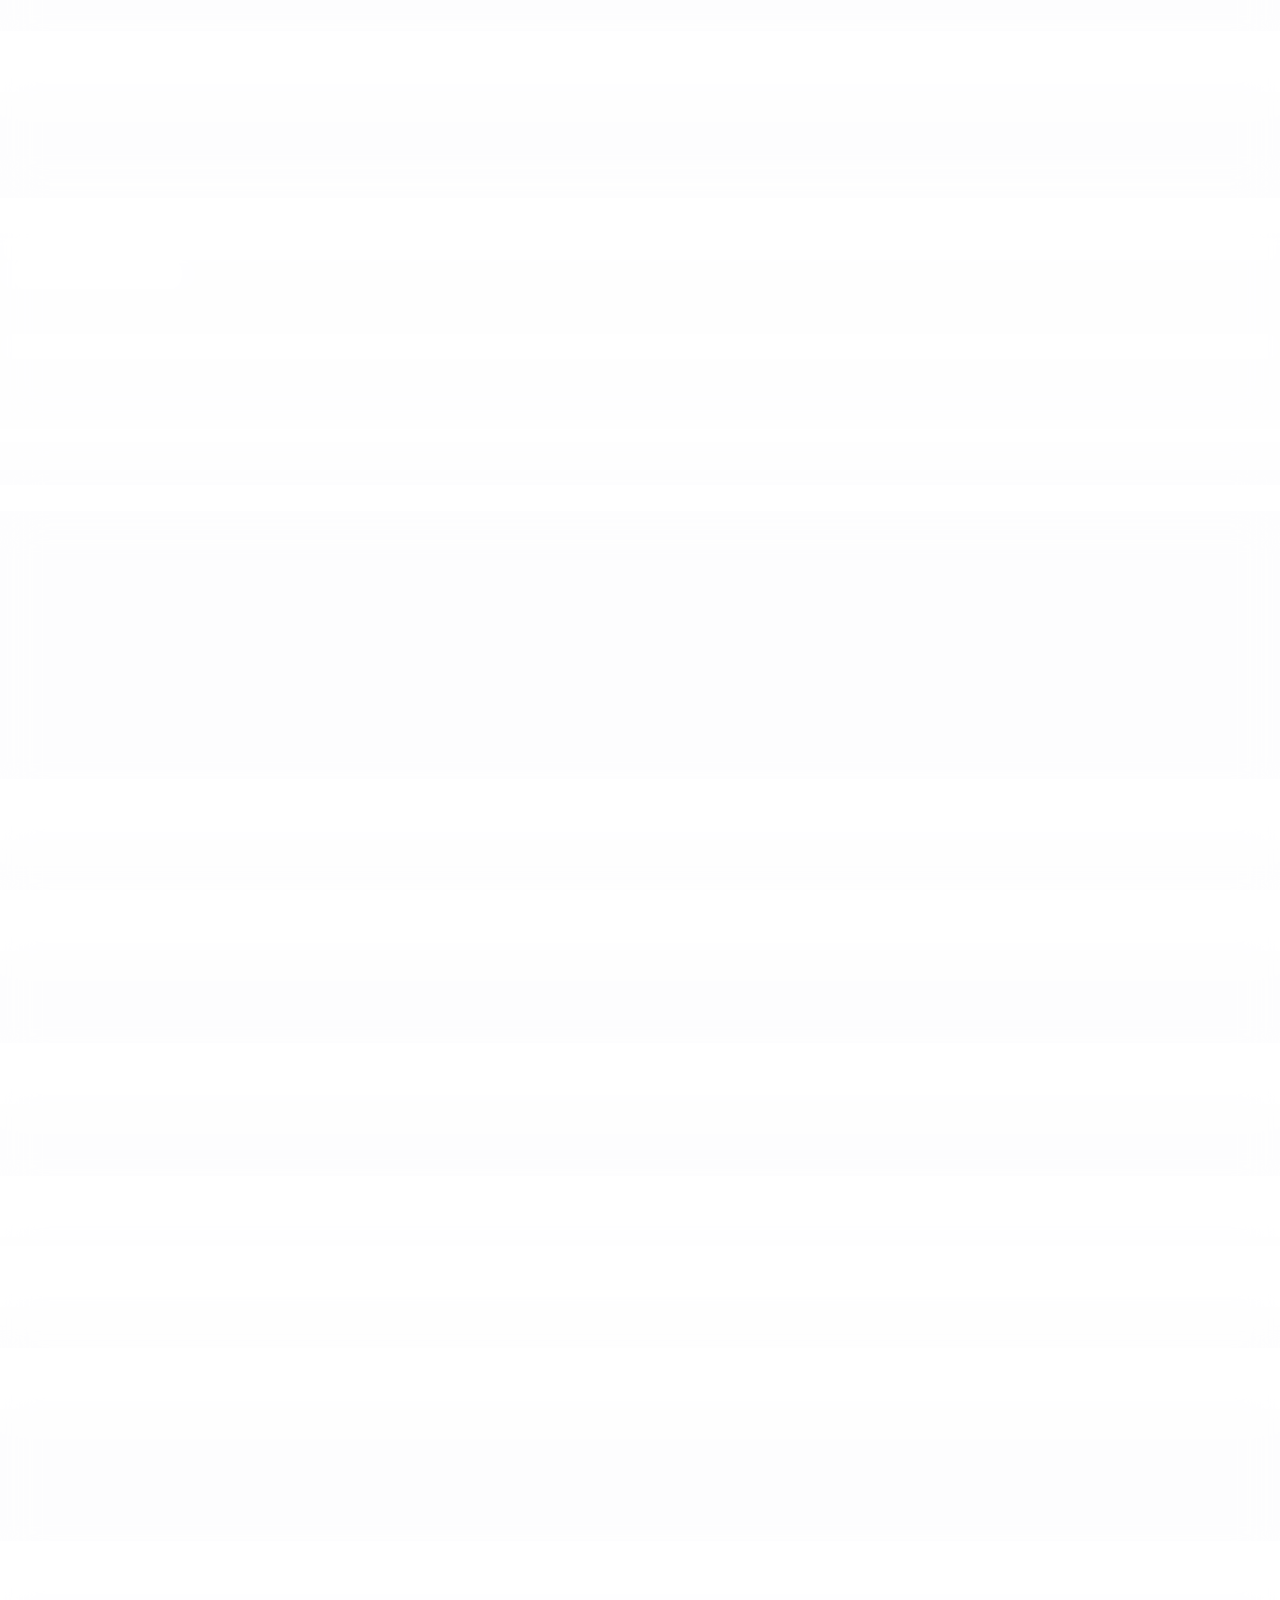
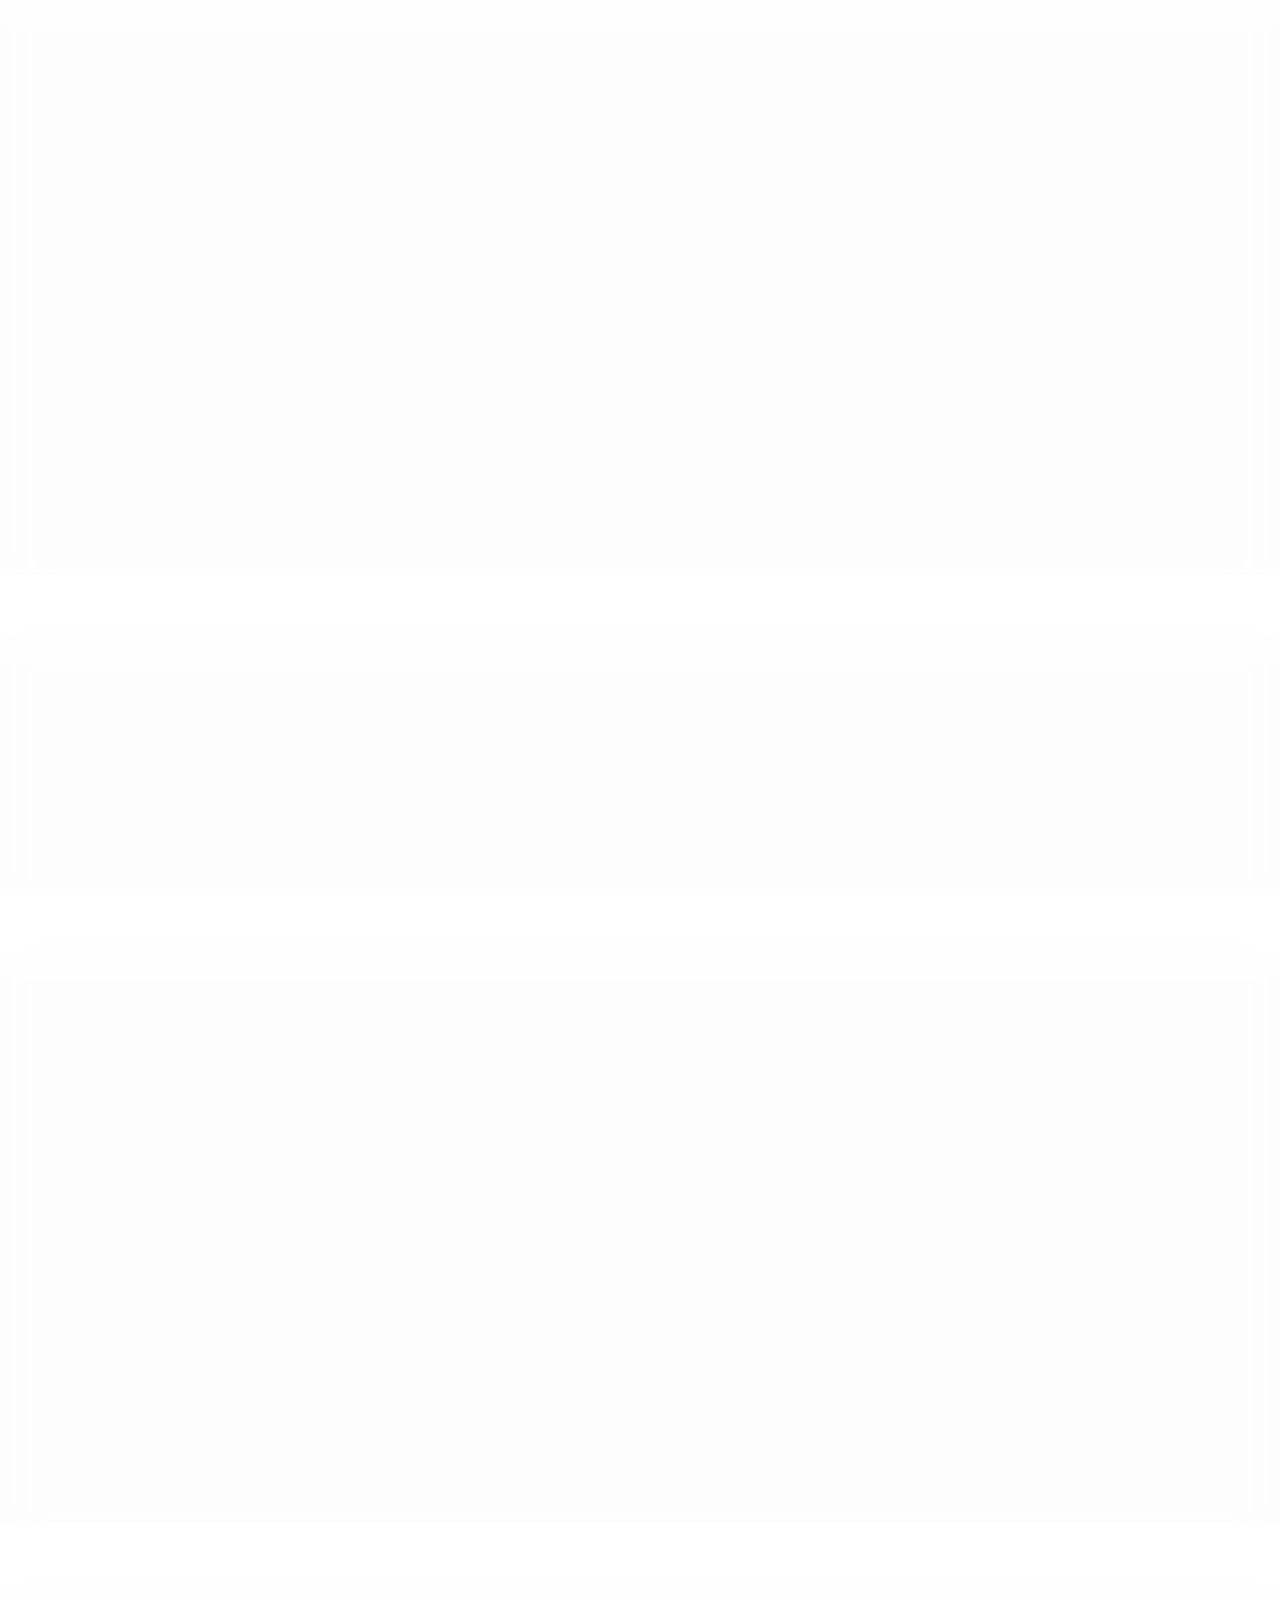
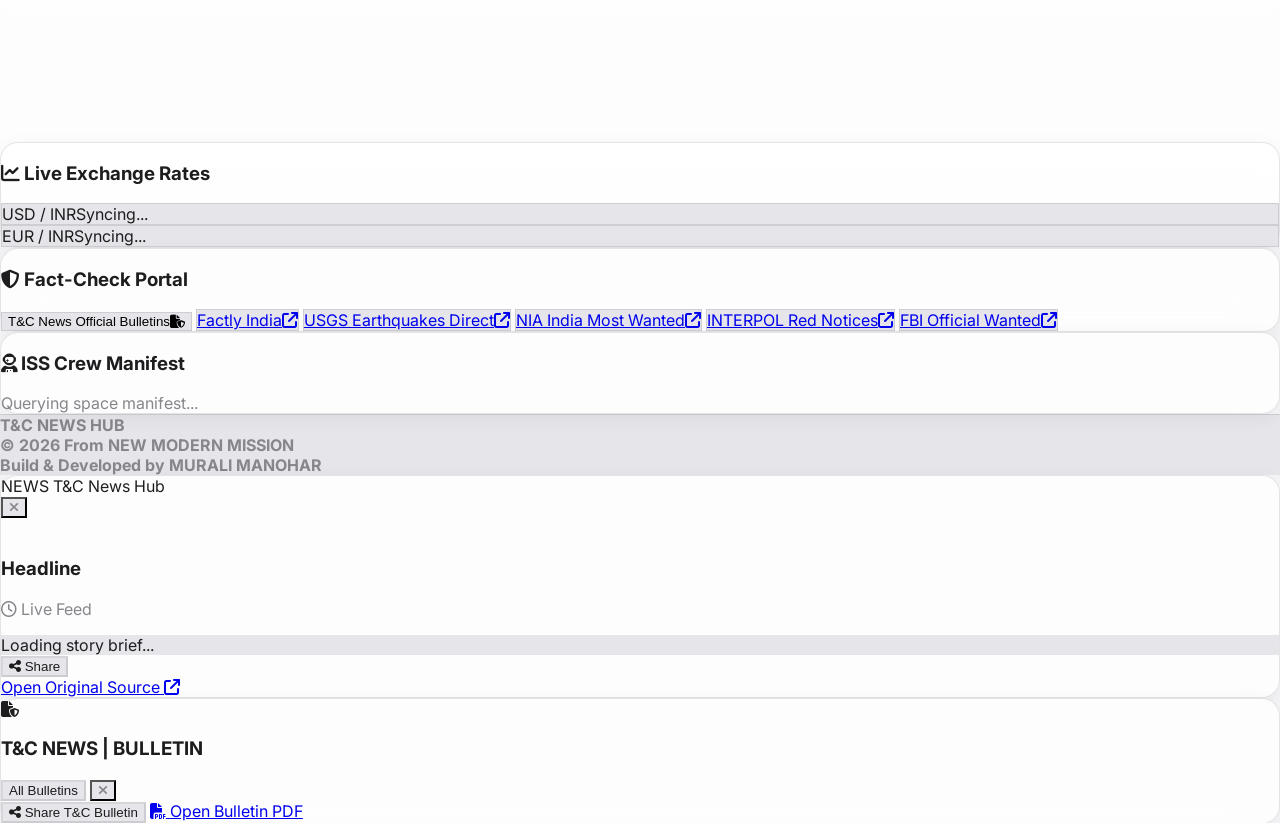
==== commit cd99f931: "Update index.html" ====
--- a/index.html
+++ b/index.html
@@ -740,8 +740,9 @@
   <!-- FOOTER -->
   <footer class="py-6 px-4 text-xs mt-12" style="background-color: var(--bg-sub); border-top: 1px solid var(--border-color); color: var(--text-sub);">
     <div class="max-w-7xl mx-auto flex flex-col md:flex-row items-center justify-between gap-3 text-[11px] text-center md:text-left">
-      <div data-i18n="footerBrand"><b> T&amp;C NEWS HUB</b></div>
-      <div data-i18n="footerCopy"><b>© 2026 T&amp;C From New Modern Mission </b> <b>Build &amp; Developed by MURALI MANOHAR </b></div>
+         <div data-i18n="footerBrand"><b> T&amp;C NEWS HUB</b></div>
+      <div data-i18n="footerCopy"><b>© 2026 From NEW MODERN MISSION </b></div> 
+                         <div><b>Build &amp; Developed by MURALI MANOHAR </b></div>
     </div>
   </footer>
 
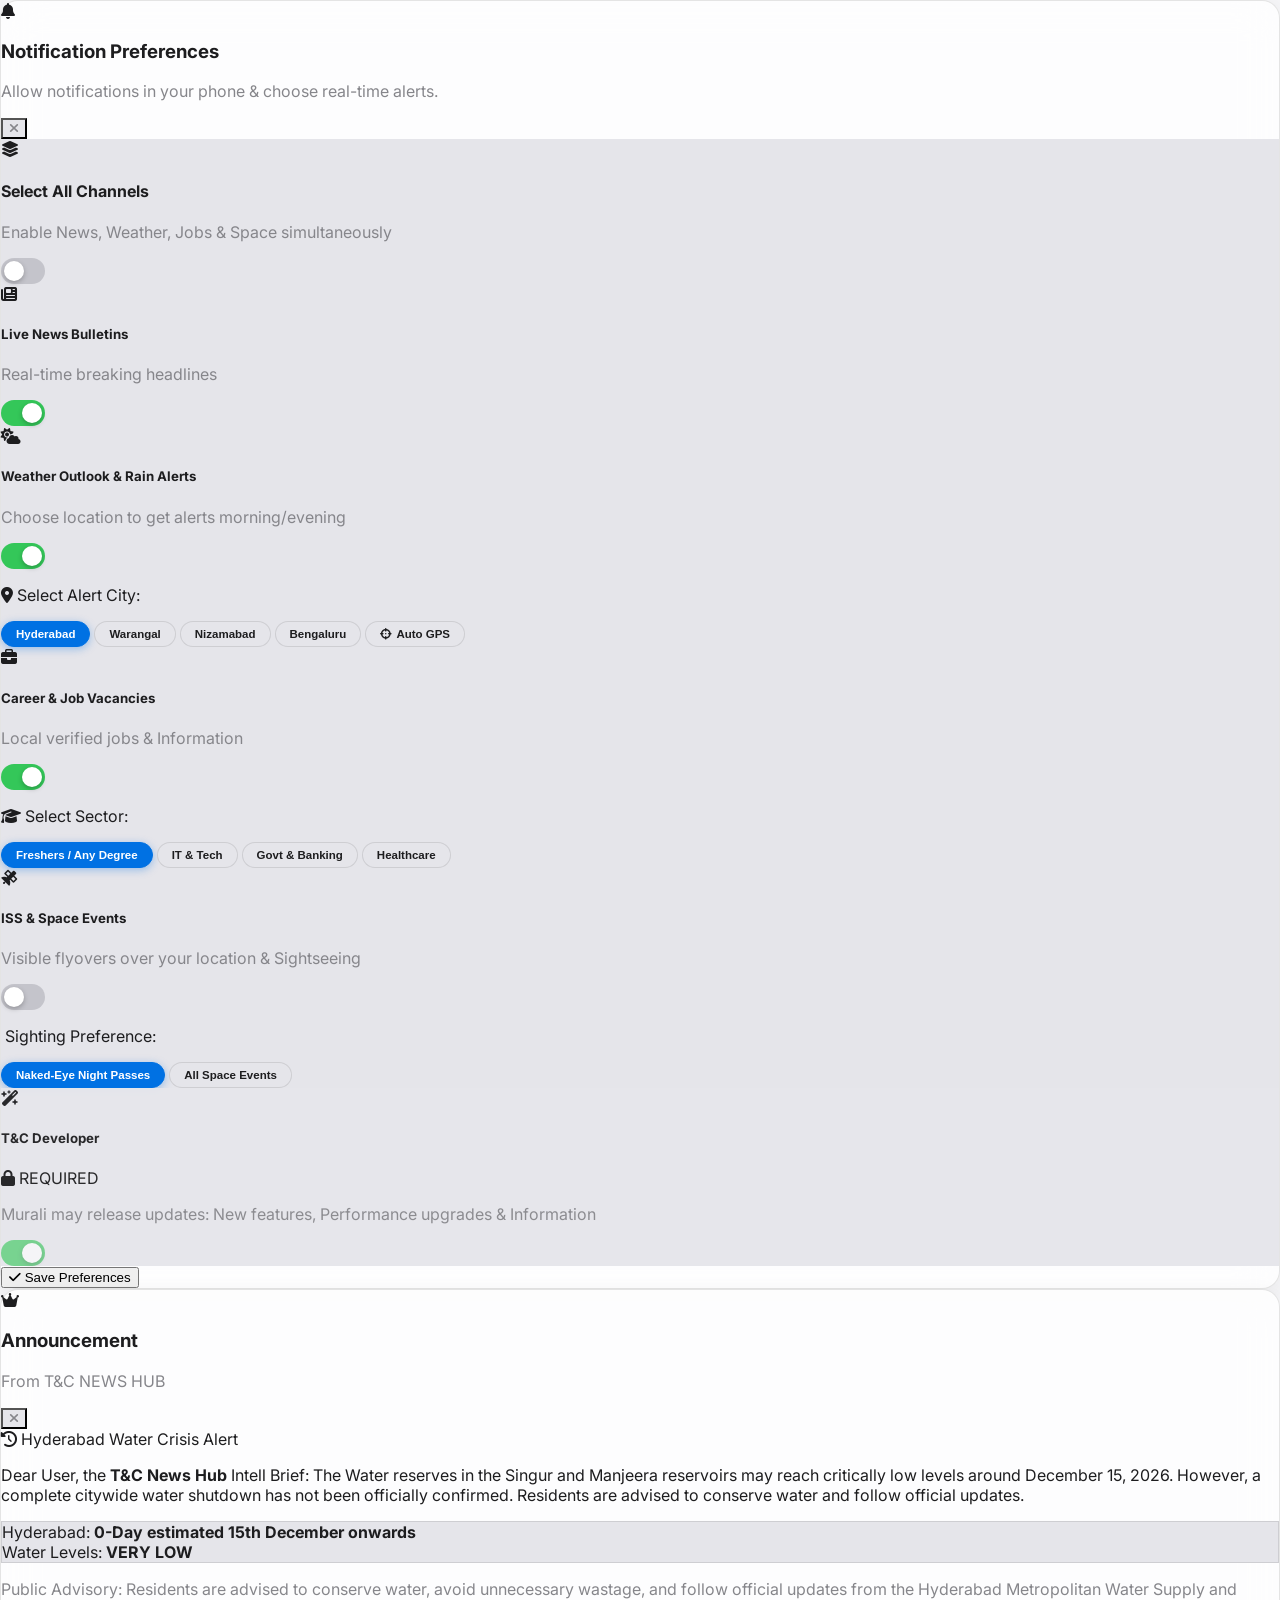
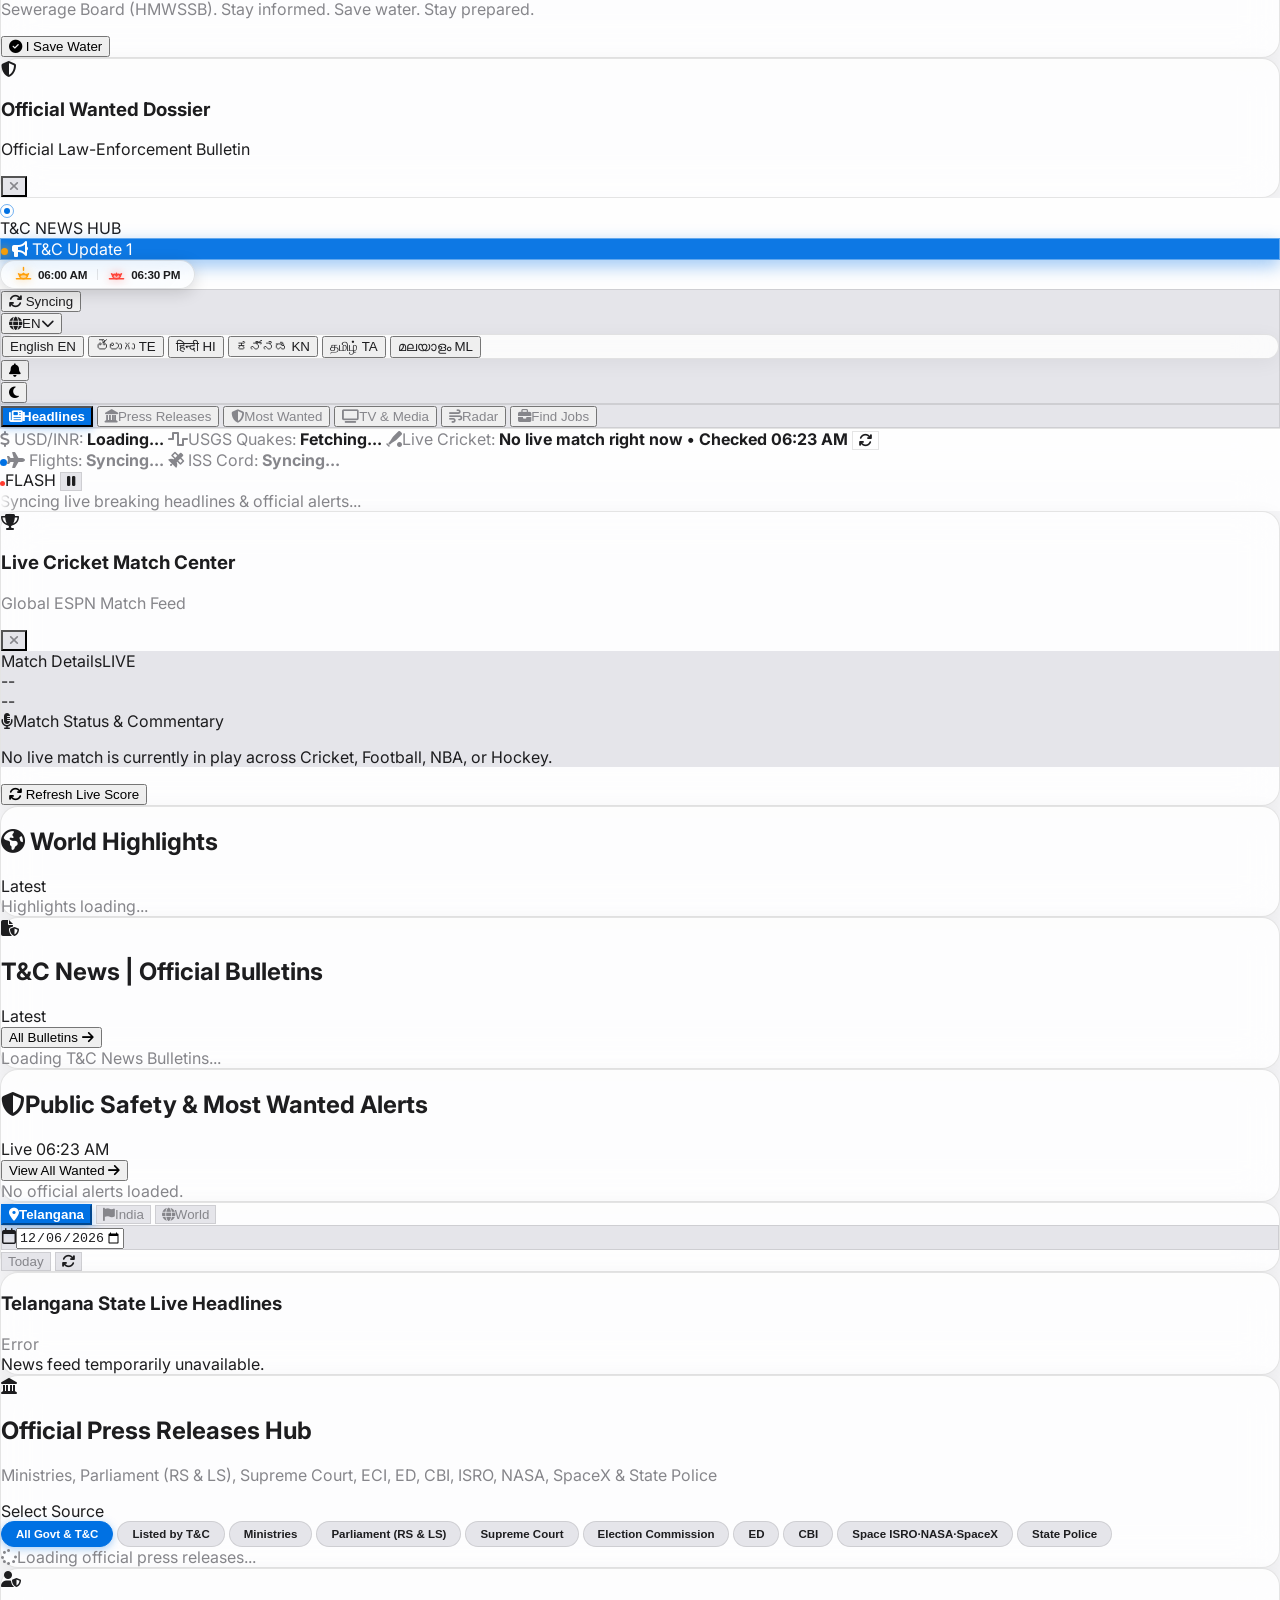
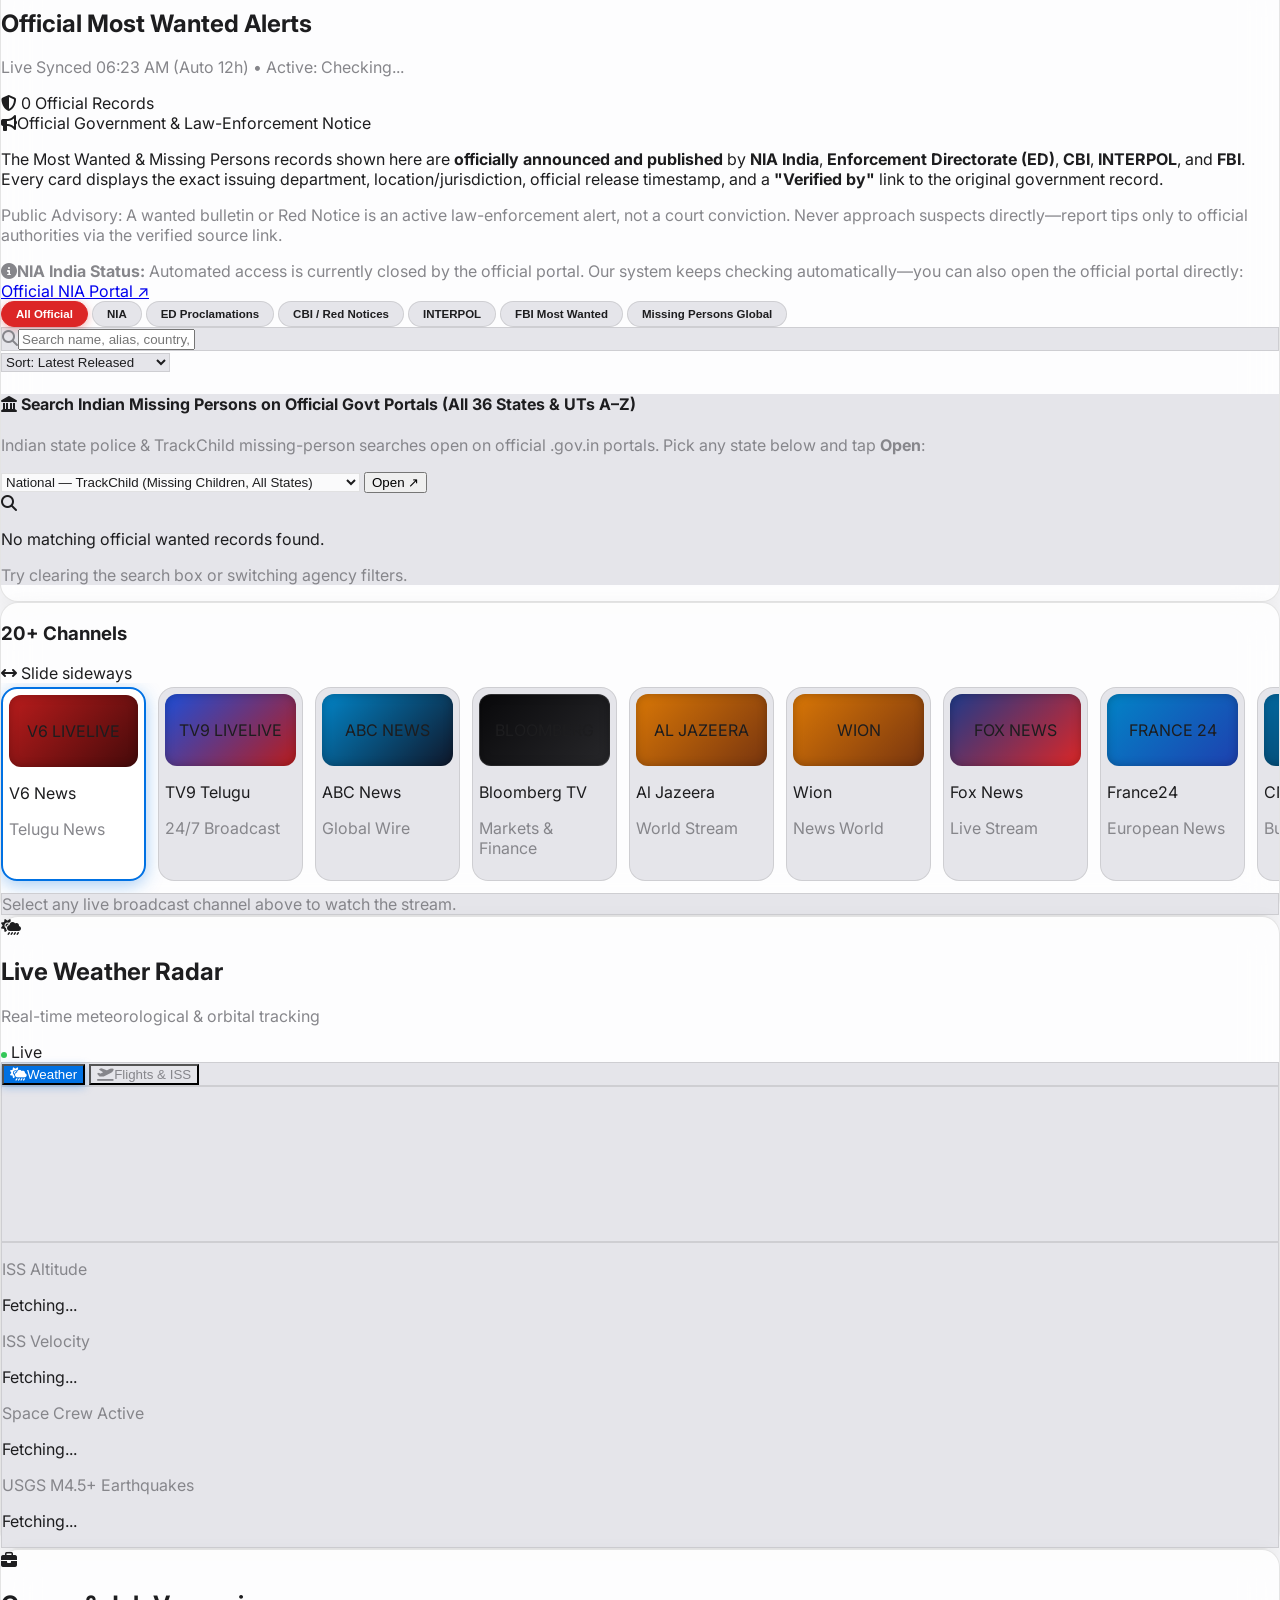
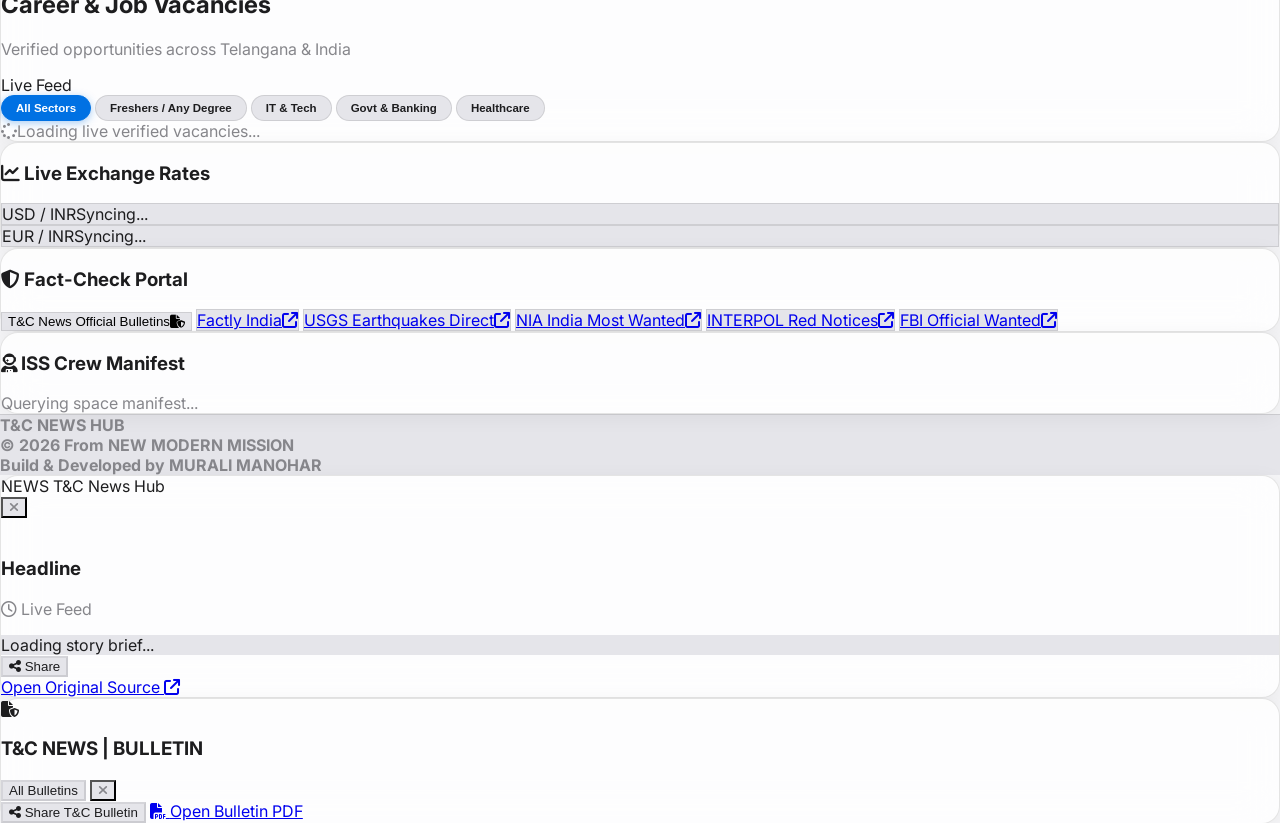
==== commit 26d91842: "Update index.html" ====
--- a/index.html
+++ b/index.html
@@ -625,6 +625,8 @@
                 <div class="channel-card" onclick="setMode('abcnews', this)"><div class="channel-thumb-box" style="background: linear-gradient(135deg, #0284c7, #0f172a);"><span class="text-white font-black text-sm tracking-tighter">ABC NEWS</span></div><div class="mt-1.5 px-0.5"><p class="text-xs font-bold truncate" style="color: var(--text-main);">ABC News</p><p class="text-[9.5px]" style="color: var(--text-sub);">Global Wire</p></div></div>
                 <div class="channel-card" onclick="setMode('bloomberg', this)"><div class="channel-thumb-box" style="background: linear-gradient(135deg, #09090b, #27272a); border: 1px solid rgba(255,255,255,0.1);"><span class="text-amber-400 font-black text-xs tracking-wider">BLOOMBERG</span></div><div class="mt-1.5 px-0.5"><p class="text-xs font-bold truncate" style="color: var(--text-main);">Bloomberg TV</p><p class="text-[9.5px]" style="color: var(--text-sub);">Markets &amp; Finance</p></div></div>
                 <div class="channel-card" onclick="setMode('aljazeera', this)"><div class="channel-thumb-box" style="background: linear-gradient(135deg, #d97706, #78350f);"><span class="text-white font-black text-xs tracking-tighter">AL JAZEERA</span></div><div class="mt-1.5 px-0.5"><p class="text-xs font-bold truncate" style="color: var(--text-main);">Al Jazeera</p><p class="text-[9.5px]" style="color: var(--text-sub);">World Stream</p></div></div>
+                <div class="channel-card" onclick="setMode('wion', this)"><div class="channel-thumb-box" style="background: linear-gradient(135deg, #d97706, #78350f);"><span class="text-white font-black text-xs tracking-tighter">WION</span></div><div class="mt-1.5 px-0.5"><p class="text-xs font-bold truncate" style="color: var(--text-main);">Wion</p><p class="text-[9.5px]" style="color: var(--text-sub);">News World</p></div></div>
+                
                 <div class="channel-card" onclick="setMode('foxnews', this)"><div class="channel-thumb-box" style="background: linear-gradient(135deg, #1e3a8a, #dc2626);"><span class="text-white font-black text-xs tracking-wider">FOX NEWS</span></div><div class="mt-1.5 px-0.5"><p class="text-xs font-bold truncate" style="color: var(--text-main);">Fox News</p><p class="text-[9.5px]" style="color: var(--text-sub);">Live Stream</p></div></div>
                 <div class="channel-card" onclick="setMode('france24', this)"><div class="channel-thumb-box" style="background: linear-gradient(135deg, #0284c7, #1e40af);"><span class="text-white font-black text-xs tracking-wider">FRANCE 24</span></div><div class="mt-1.5 px-0.5"><p class="text-xs font-bold truncate" style="color: var(--text-main);">France24</p><p class="text-[9.5px]" style="color: var(--text-sub);">European News</p></div></div>
                 <div class="channel-card" onclick="setMode('cnbc', this)"><div class="channel-thumb-box" style="background: linear-gradient(135deg, #0369a1, #082f49);"><span class="text-white font-black text-xs tracking-wider">CNBC LIVE</span></div><div class="mt-1.5 px-0.5"><p class="text-xs font-bold truncate" style="color: var(--text-main);">CNBC</p><p class="text-[9.5px]" style="color: var(--text-sub);">Business &amp; Tech</p></div></div>
@@ -1291,6 +1293,7 @@
           'abcnews': ['https://www.youtube.com/embed/KQhNZQ_Uag8?autoplay=1&mute=1&playsinline=1&enablejsapi=1', 'ABC News Live'],
           'bloomberg': ['https://www.youtube.com/embed/QB5BNdBFujE?autoplay=1&mute=1&playsinline=1&enablejsapi=1', 'Bloomberg TV Live'],
           'aljazeera': ['https://www.youtube.com/embed/gCNeDWCI0vo?autoplay=1&mute=1&playsinline=1&enablejsapi=1', 'Al Jazeera Live'],
+          'wion': ['https://www.youtube.com/embed/X-7LAkvfA5s?autoplay=1&mute=1&playsinline=1&enablejsapi=1', 'Wion Live'],
           'foxnews': ['https://www.youtube.com/embed/C96oohpWBGw?autoplay=1&mute=1&playsinline=1&enablejsapi=1', 'FOX News Live'],
           'france24': ['https://www.youtube.com/embed/HvZt-nh9sGg?autoplay=1&mute=1&playsinline=1&enablejsapi=1', 'France24 Live'],
           'cnbc': ['https://www.youtube.com/embed/1_Ih0JYmkjI?autoplay=1&mute=1&playsinline=1&enablejsapi=1', 'CNBC Live'],
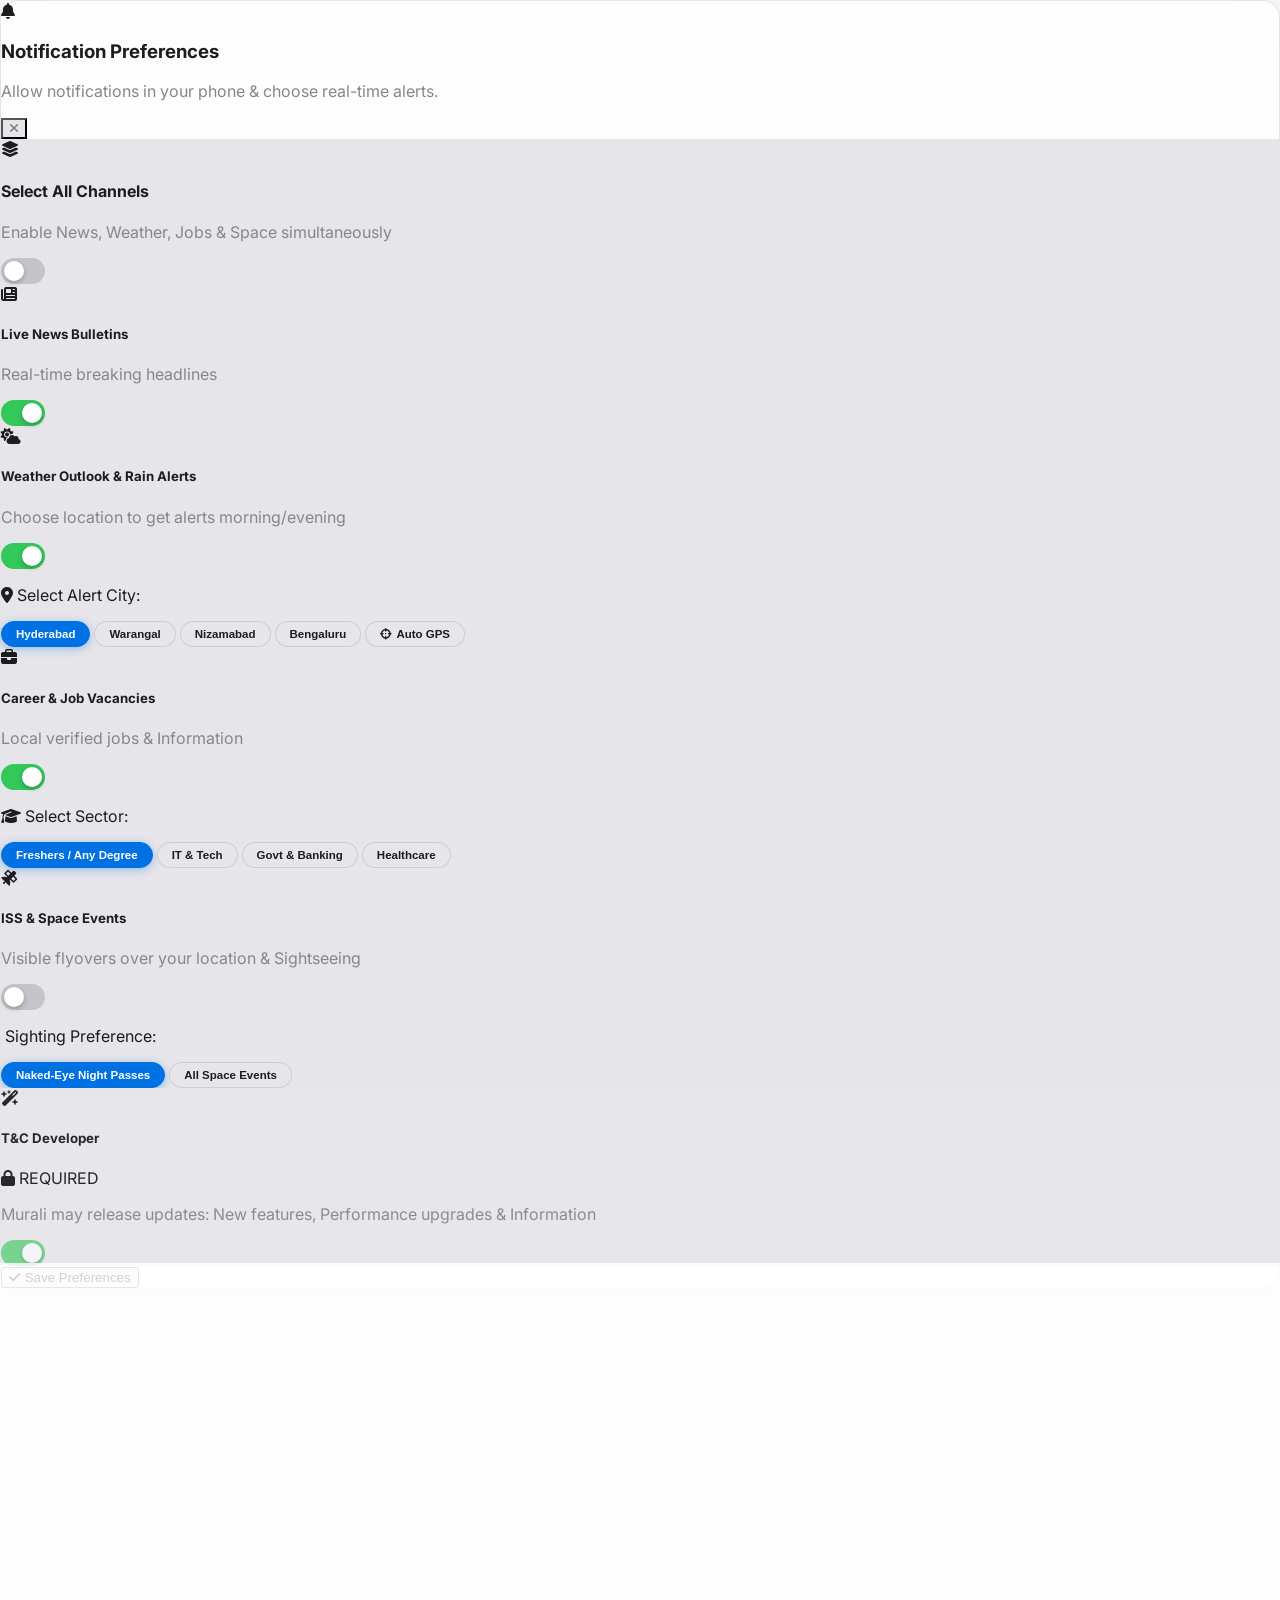
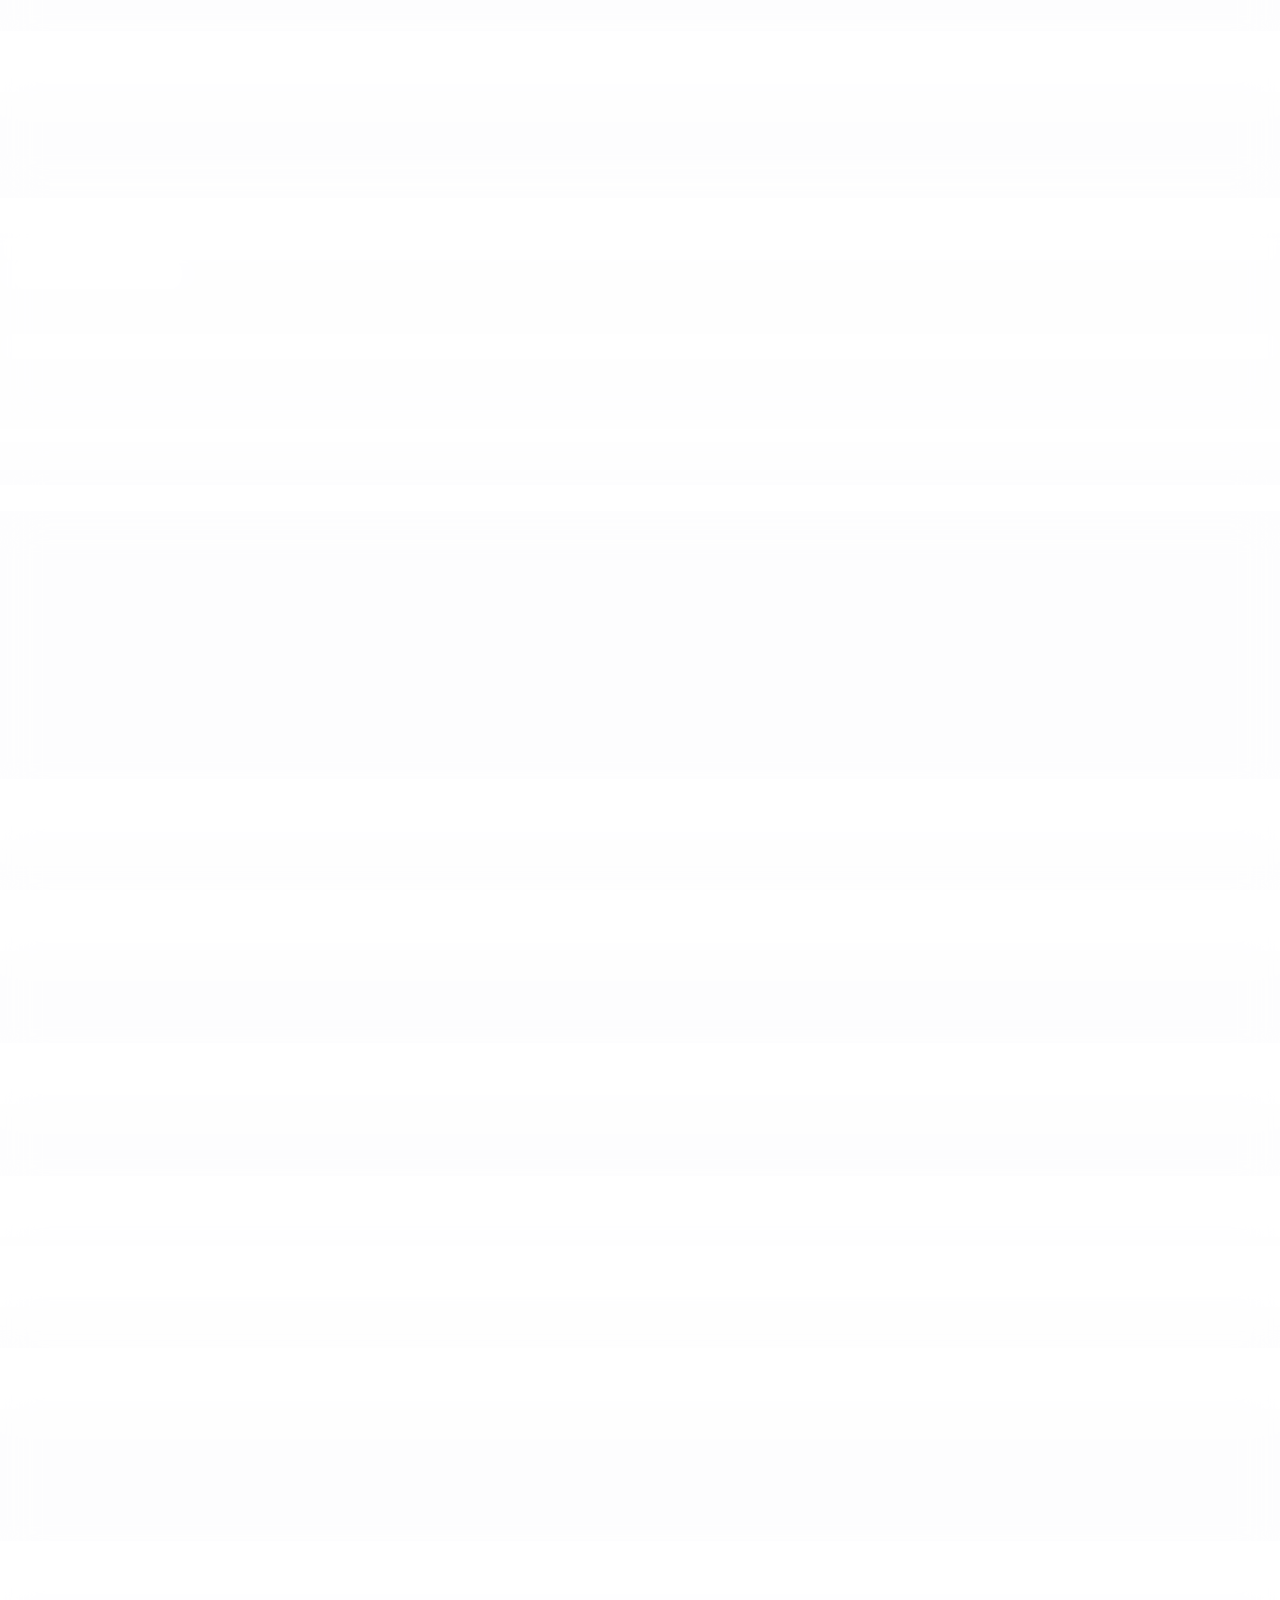
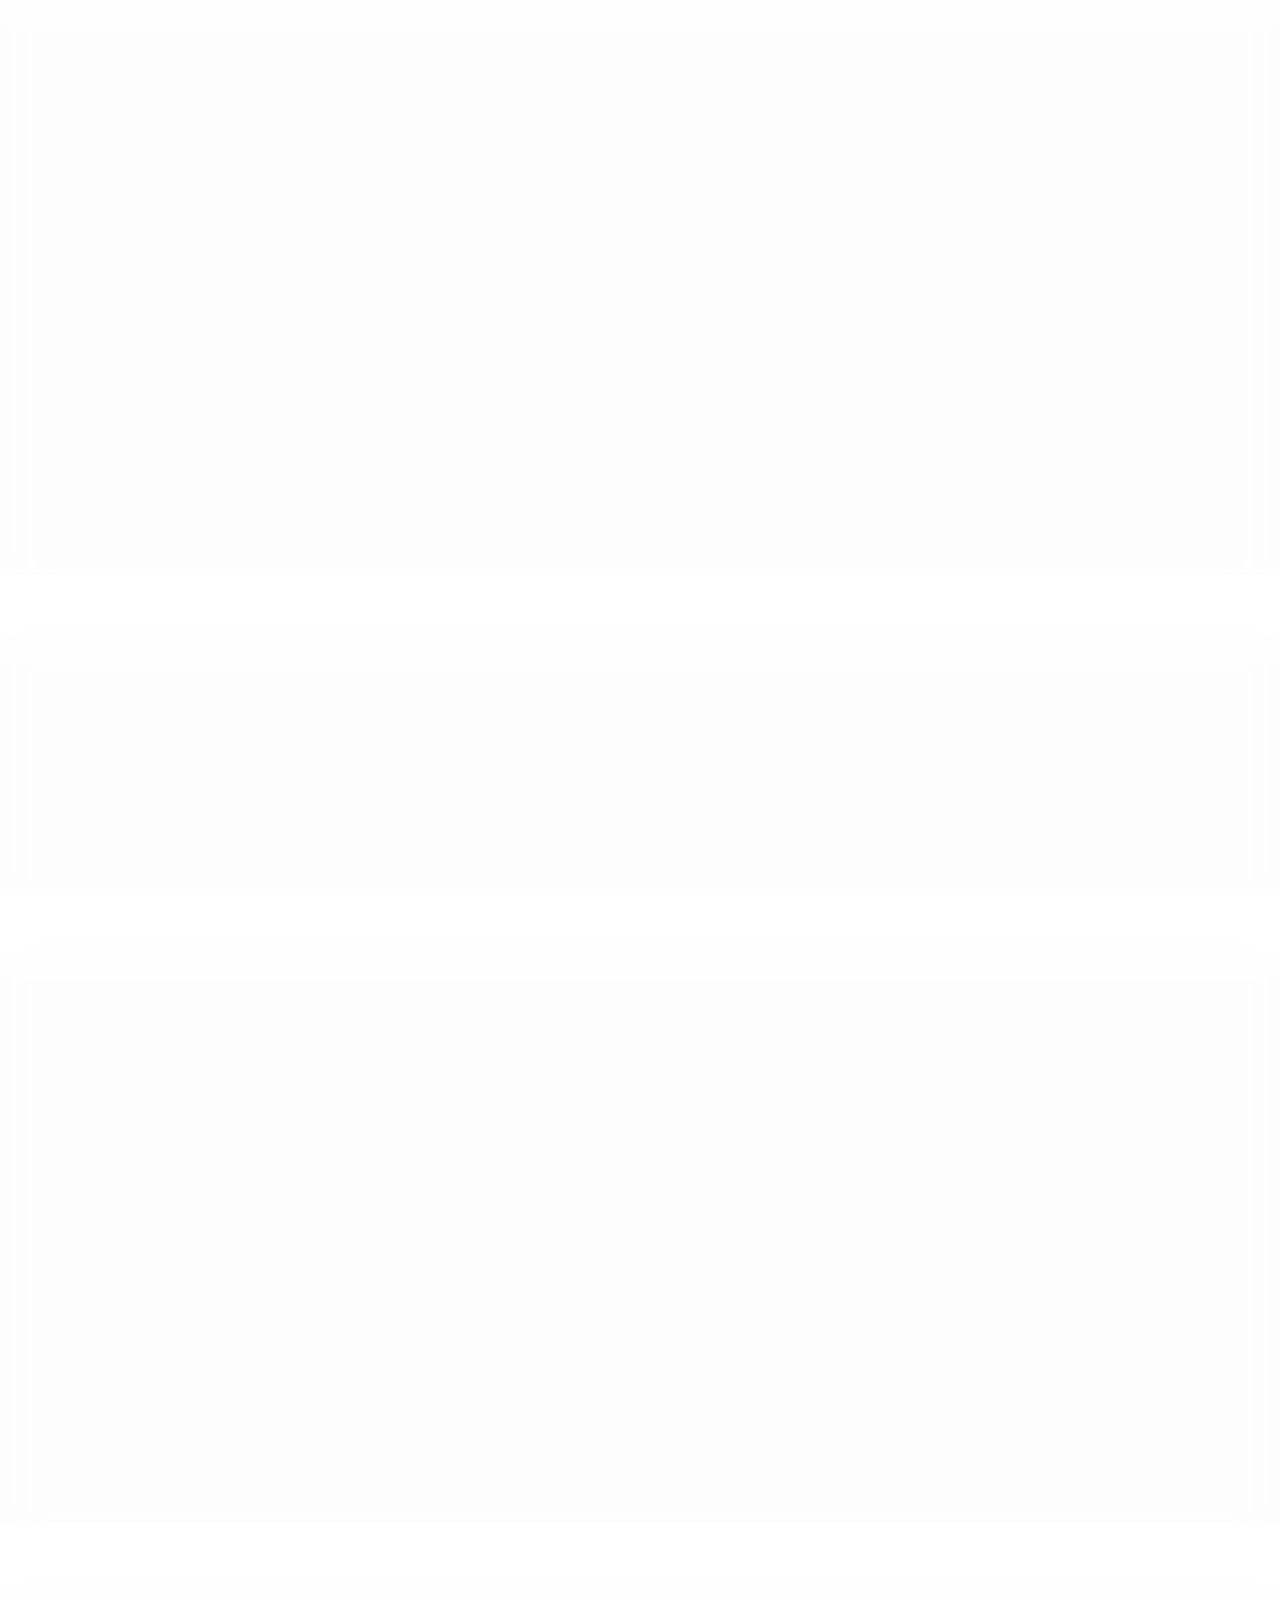
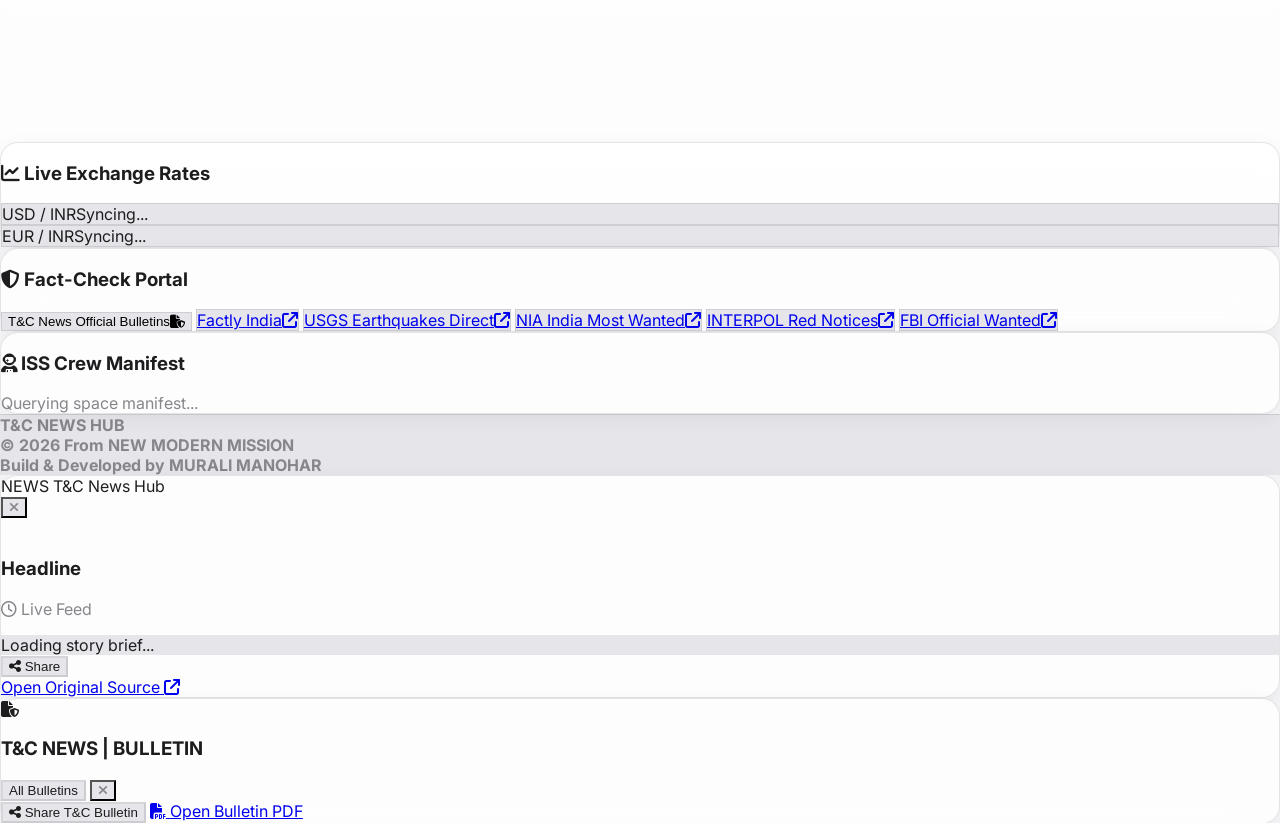
==== commit 2265ec30: "Update index.html" ====
--- a/index.html
+++ b/index.html
@@ -622,6 +622,9 @@
               <div class="channel-carousel desktop-scrollbar">
                 <div class="channel-card active-mode" onclick="setMode('v6', this)"><div class="channel-thumb-box" style="background: linear-gradient(135deg, #b91c1c, #450a0a);"><span class="text-white font-black text-sm tracking-tighter">V6 LIVE</span><span class="absolute top-1 right-1 text-[8px] bg-red-600 text-white font-extrabold px-1 rounded">LIVE</span></div><div class="mt-1.5 px-0.5"><p class="text-xs font-bold truncate" style="color: var(--text-main);">V6 News</p><p class="text-[9.5px]" style="color: var(--text-sub);">Telugu News</p></div></div>
                 <div class="channel-card" onclick="setMode('tv9', this)"><div class="channel-thumb-box" style="background: linear-gradient(135deg, #1d4ed8, #b91c1c);"><span class="text-white font-black text-sm tracking-tighter">TV9 LIVE</span><span class="absolute top-1 right-1 text-[8px] bg-red-600 text-white font-extrabold px-1 rounded">LIVE</span></div><div class="mt-1.5 px-0.5"><p class="text-xs font-bold truncate" style="color: var(--text-main);">TV9 Telugu</p><p class="text-[9.5px]" style="color: var(--text-sub);">24/7 Broadcast</p></div></div>
+                <div class="channel-card" onclick="setMode('ntv', this)"><div class="channel-thumb-box" style="background: linear-gradient(135deg, #1d4ed8, #b91c1c);"><span class="text-white font-black text-sm tracking-tighter">NTV LIVE</span><span class="absolute top-1 right-1 text-[8px] bg-red-600 text-white font-extrabold px-1 rounded">NEWS LIVE</span></div><div class="mt-1.5 px-0.5"><p class="text-xs font-bold truncate" style="color: var(--text-main);">NTV</p><p class="text-[9.5px]" style="color: var(--text-sub);">24/7 Broadcast</p></div></div>
+                <div class="channel-card" onclick="setMode('etv', this)"><div class="channel-thumb-box" style="background: linear-gradient(135deg, #1d4ed8, #b91c1c);"><span class="text-white font-black text-sm tracking-tighter">ETV LIVE</span><span class="absolute top-1 right-1 text-[8px] bg-red-600 text-white font-extrabold px-1 rounded">ETV</span></div><div class="mt-1.5 px-0.5"><p class="text-xs font-bold truncate" style="color: var(--text-main);">ETV TG</p><p class="text-[9.5px]" style="color: var(--text-sub);">24/7 Broadcast</p></div></div>
+                
                 <div class="channel-card" onclick="setMode('abcnews', this)"><div class="channel-thumb-box" style="background: linear-gradient(135deg, #0284c7, #0f172a);"><span class="text-white font-black text-sm tracking-tighter">ABC NEWS</span></div><div class="mt-1.5 px-0.5"><p class="text-xs font-bold truncate" style="color: var(--text-main);">ABC News</p><p class="text-[9.5px]" style="color: var(--text-sub);">Global Wire</p></div></div>
                 <div class="channel-card" onclick="setMode('bloomberg', this)"><div class="channel-thumb-box" style="background: linear-gradient(135deg, #09090b, #27272a); border: 1px solid rgba(255,255,255,0.1);"><span class="text-amber-400 font-black text-xs tracking-wider">BLOOMBERG</span></div><div class="mt-1.5 px-0.5"><p class="text-xs font-bold truncate" style="color: var(--text-main);">Bloomberg TV</p><p class="text-[9.5px]" style="color: var(--text-sub);">Markets &amp; Finance</p></div></div>
                 <div class="channel-card" onclick="setMode('aljazeera', this)"><div class="channel-thumb-box" style="background: linear-gradient(135deg, #d97706, #78350f);"><span class="text-white font-black text-xs tracking-tighter">AL JAZEERA</span></div><div class="mt-1.5 px-0.5"><p class="text-xs font-bold truncate" style="color: var(--text-main);">Al Jazeera</p><p class="text-[9.5px]" style="color: var(--text-sub);">World Stream</p></div></div>
@@ -1290,6 +1293,9 @@
         const channels = {
           'v6': ['https://www.youtube.com/embed/28IZl9iM-EE?autoplay=1&mute=1&playsinline=1&enablejsapi=1', 'V6 Live News'],
           'tv9': ['https://www.youtube.com/embed/II_m28Bm-iM?autoplay=1&mute=1&playsinline=1&enablejsapi=1', 'TV9 Live News'],
+          'ntv': ['https://www.youtube.com/embed/L0RktSIM980?autoplay=1&mute=1&playsinline=1&enablejsapi=1', 'NTV Live News'],
+          'etv': ['https://www.youtube.com/embed/TdeCnrUc7bo?autoplay=1&mute=1&playsinline=1&enablejsapi=1', 'ETV Live News'],
+          
           'abcnews': ['https://www.youtube.com/embed/KQhNZQ_Uag8?autoplay=1&mute=1&playsinline=1&enablejsapi=1', 'ABC News Live'],
           'bloomberg': ['https://www.youtube.com/embed/QB5BNdBFujE?autoplay=1&mute=1&playsinline=1&enablejsapi=1', 'Bloomberg TV Live'],
           'aljazeera': ['https://www.youtube.com/embed/gCNeDWCI0vo?autoplay=1&mute=1&playsinline=1&enablejsapi=1', 'Al Jazeera Live'],
